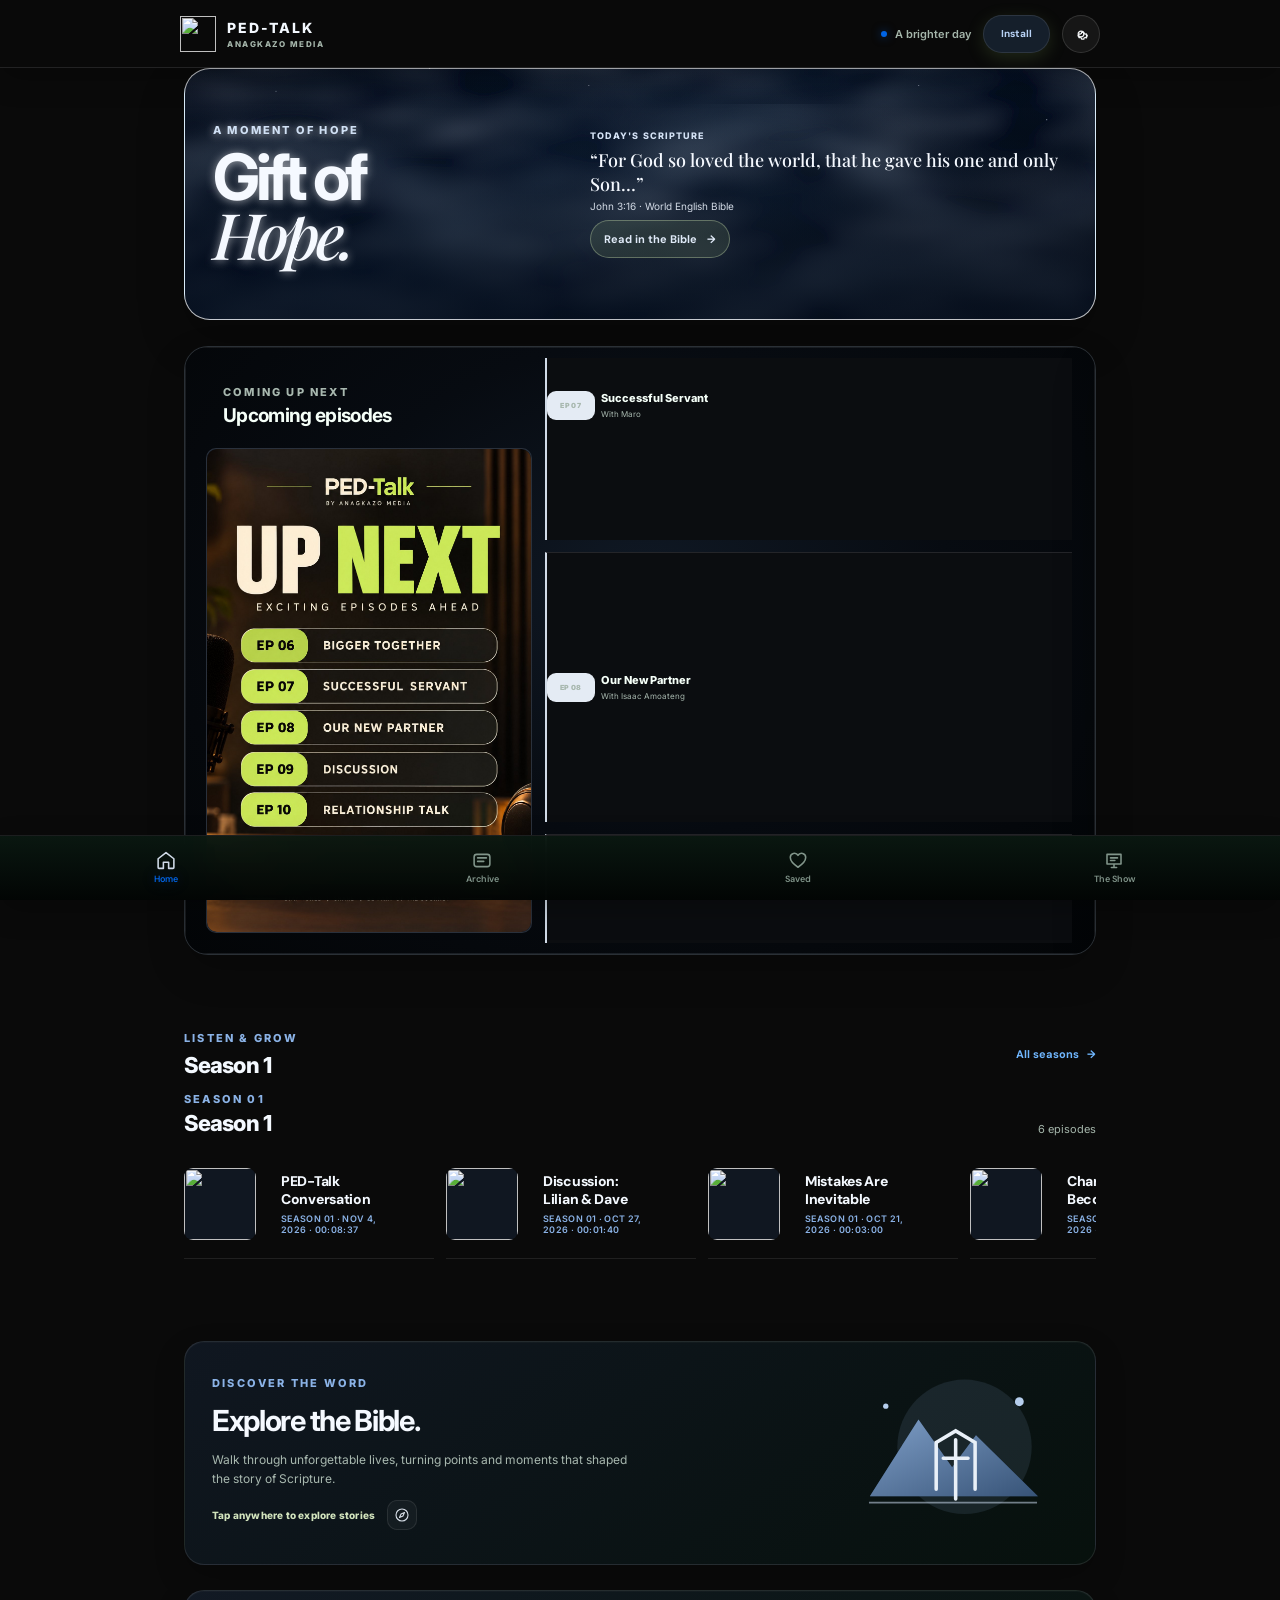
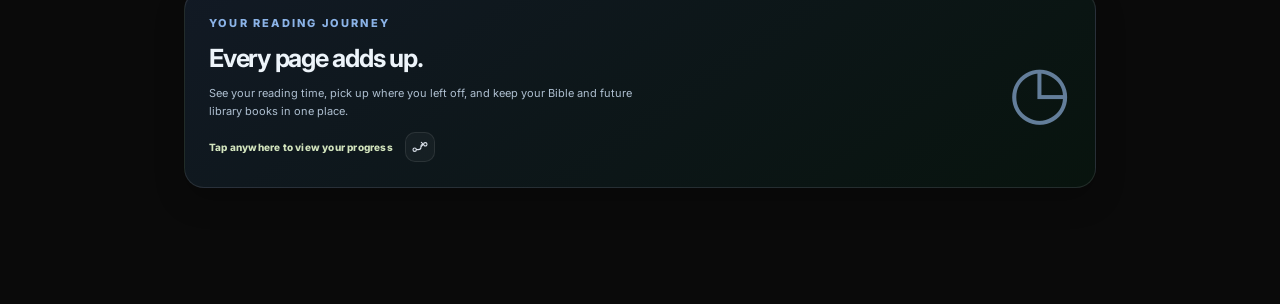
==== app/index.html @ 7c58668c "Fix Real Conversations showcase card isolation" ====
<!doctype html>
<html lang="en">
<head>
<meta charset="UTF-8">
<meta name="viewport" content="width=device-width,initial-scale=1,viewport-fit=cover">
<meta name="theme-color" content="#0A0A0A">
<meta name="description" content="PED-Talk — hope, scripture and conversations that help us grow.">
<link rel="manifest" href="./manifest.json">
<link rel="icon" href="../icons/ped-talk-icon.svg" type="image/svg+xml">
<link rel="stylesheet" href="./app.css?v=138">
<title>PED-Talk App</title>
</head>
<body>
<header class="topbar"><a class="brand" href="./"><img src="../icons/ped-talk-icon.svg" alt=""> <span>PED-TALK<small>ANAGKAZO MEDIA</small></span></a><div class="topbar-actions"><span class="live-dot">A brighter day</span><button class="app-install-button" id="appInstallButton" type="button">Install</button><button id="appSettingsButton" class="app-settings-header-button" type="button" aria-label="App settings"><svg viewBox="0 0 24 24" aria-hidden="true"><path d="M12 8.2a3.8 3.8 0 1 0 0 7.6 3.8 3.8 0 0 0 0-7.6Z"/><path d="m19.4 13.5 1.1.9-1.5 2.6-1.4-.5a7.8 7.8 0 0 1-1.6.9l-.2 1.5h-3l-.3-1.5a7.8 7.8 0 0 1-1.6-.9l-1.4.5L8 14.4l1.5-2.6 1.4.5a7.8 7.8 0 0 1 1.6-.9l.3-1.5h3l.2 1.5a7.8 7.8 0 0 1 1.6.9l1.4-.5 1.5 2.6-1.1.9a7.4 7.4 0 0 1 0 1.8Z"/></svg></button></div></header><aside class="install-guide" id="installGuide" hidden><div><strong>Take PED-Talk with you.</strong><p id="installStatus" role="status" aria-live="polite">Tap Install to add the PED-Talk app to your phone.</p></div></aside>
<main id="homeView">
<section class="welcome hope-card" data-presentation="compact" aria-label="Gift of Hope and today's scripture"><div class="hope-heading"><p class="eyebrow">A MOMENT OF HOPE</p><h1>Gift of<br><em>Hope.</em></h1></div><div class="hope-scripture"><div id="giftDevotional" class="hope-devotional" aria-live="polite" aria-atomic="true"><span class="verse-label" id="giftVerseLabel">TODAY'S SCRIPTURE</span><blockquote id="giftVerse">“For God so loved the world, that he gave his one and only Son…”</blockquote><p id="giftReference">John 3:16 · World English Bible</p></div><button class="text-link scripture-open" type="button" data-open-bible="John:3:16">Read in the Bible <span>→</span></button></div></div></section>
<section class="upcoming-section" aria-label="PED-Talk featured slides">
 <div class="app-showcase" id="appShowcase">
  <div class="app-showcase-track" id="appShowcaseTrack">
   <article class="app-showcase-slide app-showcase-upcoming" aria-label="Upcoming episodes">
    <div class="upcoming-card"><div class="upcoming-card-head"><div><p class="eyebrow">COMING UP NEXT</p><h2 id="upcomingTitle">Upcoming episodes</h2></div><span class="upcoming-count" id="upcomingCount">5 episodes</span></div><div class="upcoming-artwork"><img id="appUpcomingGraphic" class="upcoming-photo" alt="Upcoming PED-Talk episode schedule" src="../assets/up-next-template.jpg" loading="eager" decoding="async" fetchpriority="high"></div><div class="upcoming-list" id="appUpcomingList" hidden><p class="loading">Loading upcoming conversations…</p></div></div>
   </article>
   <article class="app-showcase-slide app-showcase-anagkazo" aria-label="Anagkazo Media">
    <div class="anagkazo-artwork" aria-hidden="true"><svg viewBox="0 0 520 360" role="presentation"><defs><linearGradient id="anaMic" x1="0" y1="0" x2="0" y2="1"><stop stop-color="#f0f7dc"/><stop offset="1" stop-color="#839cbc"/></linearGradient></defs><circle cx="360" cy="145" r="128" fill="none" stroke="#8aabd5" stroke-opacity=".18" stroke-width="2"/><circle cx="360" cy="145" r="96" fill="none" stroke="#8aabd5" stroke-opacity=".13"/><path d="M0 295Q110 240 215 292T520 276V360H0Z" fill="#040c17" opacity=".7"/><path d="M42 277V180l54-35 54 35v97M150 277V125l63-42 63 42v152" fill="#0d2039" stroke="#8aabd5" stroke-opacity=".55" stroke-width="3"/><path d="M70 277v-65h52v65M179 277v-95h68v95" fill="#07111e" stroke="#8aabd5" stroke-opacity=".3" stroke-width="2"/><rect x="308" y="74" width="58" height="134" rx="29" fill="url(#anaMic)"/><path d="M293 144v16a42 42 0 0 0 84 0v-16M335 202v40m-27 0h54" fill="none" stroke="#d9e5f4" stroke-width="8" stroke-linecap="round"/><path d="M405 116q38 28 0 56m18-78q65 50 0 100M265 116q-38 28 0 56m-18-78q-65 50 0 100" fill="none" stroke="#8aabd5" stroke-width="4" stroke-linecap="round" opacity=".72"/><path d="M25 315h470" stroke="#8aabd5" stroke-opacity=".35" stroke-width="2"/><circle cx="447" cy="63" r="5" fill="#b6ceed"/><circle cx="90" cy="80" r="3" fill="#b6ceed"/></svg></div><div class="anagkazo-copy"><p class="eyebrow">THE HOUSE BEHIND THE VOICE</p><h2>ANAGKAZO<span>.</span></h2><p class="anagkazo-descriptor">CHRISTIAN&nbsp; | &nbsp;BROADCASTING&nbsp; | &nbsp;MEDIA</p><div class="anagkazo-rule"></div><p class="anagkazo-tagline">Stories that help the world see a brighter day.</p></div><span class="showcase-index">02 / 03</span>
   </article>
   <article class="app-showcase-slide app-showcase-voice" aria-label="Voice of Healing">
    <img src="../assets/voice-of-healing.jpg" alt="A person wearing headphones in a recording studio" loading="lazy"><div class="voice-shade"></div><div class="voice-copy"><p class="eyebrow">VOICE OF HEALING</p><h2>There is power in being heard.</h2><p>Stories, sound and stillness for the moments that need a gentler place to land.</p></div><span class="showcase-index">03 / 03</span>
   </article>
   <article class="app-showcase-slide app-showcase-world" aria-label="Across Every Room"><img src="../assets/across-every-room-blue.jpg" alt="A blue space-themed globe representing conversations across every room" loading="lazy"><div class="world-shade"></div><div class="world-copy"><p class="eyebrow">ACROSS EVERY ROOM</p><h2>Brighter conversations for a wider world.</h2><p>Stories that travel beyond one room, one voice and one moment.</p></div><span class="showcase-index">04 / 04</span></article>
   <article class="app-showcase-slide app-showcase-real" data-showcase-kind="real" aria-label="Real Conversations">
    <img src="../assets/images/real-conversations/real-conversations.png" alt="PED-Talk Real Conversations featured artwork" loading="lazy" decoding="async"><div class="voice-shade"></div><div class="voice-copy"><p class="eyebrow">PED-TALK · ANAGKAZO MEDIA</p><h2>Real conversations.<br>Brighter days.</h2><p>Honest voices. Meaningful stories. Conversations that help us grow.</p></div><span class="showcase-index">05 / 05</span>
   </article>
  </div>
 </div>
</section>
<section class="library current-season-section" id="currentSeason"><div class="section-head"><div><p class="eyebrow">LISTEN & GROW</p><h2 id="currentSeasonHeading">Current season</h2></div><button class="text-link archive-link" type="button" data-view="episodes">All seasons <span>→</span></button></div>
<div id="episodeGroups"><p class="loading">Preparing your listening library…</p></div>
</section>
<section class="bible-promo explore-promo"><div class="explore-promo-copy"><p class="eyebrow">DISCOVER THE WORD</p><h2>Explore the Bible.</h2><p>Walk through unforgettable lives, turning points and moments that shaped the story of Scripture.</p><span class="home-tile-hint">Tap anywhere to explore stories <span class="home-hint-icon" aria-hidden="true"><svg viewBox="0 0 24 24" aria-hidden="true" focusable="false"><circle cx="12" cy="12" r="9"/><path d="m15.8 8.2-2.4 5.2-5.2 2.4 2.4-5.2 5.2-2.4Z"/></svg></span></span></div><div class="explore-promo-art" aria-hidden="true"><svg viewBox="0 0 260 190"><defs><linearGradient id="exploreGlow" x1="0" y1="0" x2="1" y2="1"><stop stop-color="#8aabd5"/><stop offset="1" stop-color="#39567b"/></linearGradient></defs><circle cx="143" cy="88" r="76" fill="#8aabd5" opacity=".12"/><path d="M36 144 91 57l38 54 27-36 70 69Z" fill="#273e5d"/><path d="m91 57 38 54 27-36 70 69H36Z" fill="url(#exploreGlow)" opacity=".88"/><path d="M111 136V83l22-13 22 13v53m-36-35h28m-14-21v67" fill="none" stroke="#e9f0f8" stroke-width="4" stroke-linecap="round"/><path d="M35 151h190" stroke="#c8d7eb" stroke-width="2" opacity=".55"/><circle cx="205" cy="37" r="5" fill="#b6ceed"/><circle cx="54" cy="42" r="3" fill="#b6ceed"/></svg></div></section>
<section class="reading-stats-promo"><div><p class="eyebrow">YOUR READING JOURNEY</p><h2>Every page adds up.</h2><p>See your reading time, pick up where you left off, and keep your Bible and future library books in one place.</p><span class="home-tile-hint">Tap anywhere to view your progress <span class="home-hint-icon" aria-hidden="true"><svg viewBox="0 0 24 24" aria-hidden="true" focusable="false"><path d="M4 18.5a2.5 2.5 0 1 0 0-5 2.5 2.5 0 0 0 0 5Zm16-8a2.5 2.5 0 1 0 0-5 2.5 2.5 0 0 0 0 5ZM6.5 16h3a4 4 0 0 0 4-4v-1a3 3 0 0 1 3-3H17"/><path d="m14 5 3 3-3 3"/></svg></span></span></div><div class="reading-stats-promo-mark" aria-hidden="true">◷</div></section>
</main>
<section id="exploreBibleView" class="explore-bible-view" hidden>
 <header class="explore-page-head"><button type="button" class="explore-back" data-view="home">‹ Home</button><div><p class="eyebrow">DISCOVER THE WORD</p><h2>Explore the Bible</h2><p>Meet the people, places and moments through which God’s story unfolds.</p></div></header>
 <section id="exploreDailyVisual" class="explore-daily-visual" data-image-state="fallback" aria-labelledby="exploreDailyTitle">
  <div class="explore-daily-overlay" aria-hidden="true"></div>
  <div class="explore-daily-copy">
   <p class="eyebrow" id="exploreDailyEyebrow">TODAY’S BIBLE MOMENT</p>
   <span class="explore-daily-testament" id="exploreDailyTestament">DAILY REFLECTION</span>
   <h3 id="exploreDailyTitle">A story of faith and promise</h3>
   <p id="exploreDailyReference">Explore a passage from Scripture</p>
   <span class="explore-daily-date" id="exploreDailyDate"></span>
  </div>
  <span class="explore-daily-credit">EXPLORE THE BIBLE</span>
 </section>
 <div class="explore-category-tabs" role="tablist" aria-label="Explore Bible categories"><button type="button" class="active" data-explore-category="stories" role="tab" aria-selected="true">Stories <span>01</span></button><button type="button" data-explore-category="history" role="tab" aria-selected="false">History <span>02</span></button></div>
 <div class="explore-section-intro"><div><p class="eyebrow" id="exploreCategoryEyebrow">PEOPLE & THEIR JOURNEYS</p><h3 id="exploreCategoryTitle">Stories of faith, courage & purpose</h3></div><p id="exploreCategoryDescription">Discover the lives behind some of Scripture’s most unforgettable moments.</p></div>
 <div id="exploreStoryGrid" class="explore-story-grid" aria-live="polite"></div>
 <article id="exploreStoryDetail" class="explore-story-detail" hidden><button type="button" class="explore-back explore-detail-back" id="exploreDetailBack">‹ Back to stories</button><div id="exploreStoryArticle"></div><button type="button" class="explore-back explore-detail-bottom" id="exploreDetailBottom">Back to the collection</button></article>
</section>
<section id="bibleView" class="bible-view" hidden><div class="bible-head"><div><p class="eyebrow">THE WORD, WITH YOU</p><h2>Read Your Bible</h2></div></div><div class="bible-picker">
 <div class="bible-picker-heading"><span>01</span><div><h3>Choose a testament</h3><p>Start with the Old or New Testament</p></div></div>
 <div class="testament-tiles" id="testamentTiles"><button type="button" class="testament-tile active" data-testament="OT"><span class="tile-symbol samuel-symbol" aria-hidden="true"><svg viewBox="0 0 40 40"><path d="M20 4 25 10 23 16 29 21 27 27 32 34H8l5-7-2-6 6-5-2-6z"/><path d="M16 13h8M14 22h12M20 27v7" fill="none" stroke="currentColor" stroke-width="1.7" stroke-linecap="round"/><path d="M27 5c4 1 6 4 5 7-3 0-6-2-7-5z"/></svg></span><span><strong>Old Testament</strong><small>39 books</small></span><span class="tile-arrow">→</span></button><button type="button" class="testament-tile" data-testament="NT"><span class="tile-symbol cross-symbol" aria-hidden="true"><svg viewBox="0 0 40 40"><path d="M17 5h6v10h9v6h-9v14h-6V21H8v-6h9z"/></svg></span><span><strong>New Testament</strong><small>27 books</small></span><span class="tile-arrow">→</span></button></div>
 <div id="booksStage" class="bible-stage" hidden><div class="bible-stage-heading"><button type="button" class="bible-back" data-bible-back="testaments">Back</button><div><h3 id="booksStageTitle">Old Testament</h3><p>Choose a book</p></div></div><div class="bible-book-grid" id="bibleBookTiles" aria-label="Bible books"></div></div>
 <div id="chaptersStage" class="bible-stage" hidden><div class="bible-stage-heading"><button type="button" class="bible-back" data-bible-back="books">Back</button><div><h3 id="chaptersStageTitle">Choose a chapter</h3><p>Tap a chapter to read its scripture</p></div></div><div class="bible-chapter-grid" id="bibleChapterTiles" aria-label="Bible chapters"></div></div>
 <select id="bibleTestament" class="bible-native-select" aria-hidden="true" tabindex="-1"><option value="OT">Old Testament</option><option value="NT">New Testament</option></select><select id="bibleBook" class="bible-native-select" aria-hidden="true" tabindex="-1"></select><select id="bibleChapter" class="bible-native-select" aria-hidden="true" tabindex="-1"></select>
</div><div class="bible-search"><input id="bibleSearch" type="search" placeholder="Find a verse or phrase…"><button id="bibleSearchButton" type="button">Search</button></div><div id="bibleSearchResults" class="bible-search-results" hidden></div><article class="bible-reader" id="bibleReader" hidden><div class="bible-reader-top"><div><p class="reader-kicker">WORLD ENGLISH BIBLE · PUBLIC DOMAIN</p><h3 id="bibleTitle">Scripture</h3></div><div class="bible-reader-tools"><button type="button" class="bible-reader-home" id="bibleReaderHome" aria-label="Return to home">⌂ <span>Home</span></button><button type="button" id="bibleLibraryToggle" class="bible-library-toggle" aria-label="Open My Bible library">My Bible</button><button type="button" id="bibleModeToggle" class="bible-mode-toggle" aria-label="Switch to dark mode" title="Switch to dark mode"><svg id="bibleSunIcon" viewBox="0 0 24 24" aria-hidden="true"><circle cx="12" cy="12" r="4"/><path d="M12 2v2m0 16v2M4.93 4.93l1.42 1.42m11.3 11.3 1.42 1.42M2 12h2m16 0h2M4.93 19.07l1.42-1.42m11.3-11.3 1.42-1.42"/></svg><svg id="bibleMoonIcon" viewBox="0 0 24 24" aria-hidden="true" hidden><path d="M20.5 15.2A8.5 8.5 0 0 1 8.8 3.5 8.5 8.5 0 1 0 20.5 15.2Z"/></svg></button></div></div><div class="bible-reader-actions"><button type="button" class="bible-back" data-bible-back="chapters">Back to chapters</button><span id="bibleSelectedVerse">Tap a verse to select it</span></div><div class="bible-selection-actions bible-floating-actions" id="bibleSelectionActions" hidden><span id="bibleSelectionCount">0 selected</span><button type="button" id="bibleHighlightButton">Highlight</button><button type="button" id="bibleSaveSelection">Save</button><button type="button" id="bibleCommentSelection">Comment</button><div class="bible-highlight-palette" id="bibleHighlightPalette" role="group" aria-label="Choose brush colour" hidden><button type="button" data-highlight-color="pink" aria-label="Pink highlight" aria-pressed="false"><i></i></button><button type="button" data-highlight-color="cyan" aria-label="Cyan highlight" aria-pressed="false"><i></i></button><button type="button" data-highlight-color="blue" aria-label="Blue highlight" aria-pressed="false"><i></i></button><button type="button" data-highlight-color="purple" aria-label="Purple highlight" aria-pressed="false"><i></i></button></div><div class="bible-verse-comment-box" id="bibleVerseCommentBox" hidden><textarea id="bibleVerseCommentInput" rows="2" maxlength="500" placeholder="Write a note or comment about this scripture…"></textarea><button type="button" id="bibleSaveComment">Save comment</button></div></div><div id="bibleVerses" class="bible-verses"><p class="loading">Choose a chapter to read.</p></div><div class="bible-pager"><button id="biblePrev" type="button"><span>Previous chapter</span></button><span id="biblePosition"></span><button id="bibleNext" type="button"><span>Next chapter</span></button></div></article></section>
<section id="bibleLibraryView" class="bible-library-view" hidden>
 <header class="bible-library-page-head"><div class="bible-library-title-row"><div><p class="reader-kicker">YOUR PERSONAL SCRIPTURE LIBRARY</p><h2>My Bible</h2><p class="bible-library-subtitle">Your saved passages, highlights and notes.</p></div><button type="button" class="bible-library-return" id="bibleLibraryReturn">Back</button></div></header>
 <nav class="bible-library-tabs" aria-label="Bible library sections"><button type="button" id="bibleHighlightsToggle">Highlights <span id="bibleHighlightsCount">0</span></button><button type="button" id="bibleSavedToggle" class="active">Saved Scriptures <span id="bibleSavedCount">0</span></button><button type="button" id="bibleNotesToggle">My Notes</button></nav>
 <section class="bible-highlights-panel" id="bibleHighlightsPanel" hidden><div class="bible-highlights-head"><h3>My Highlights</h3></div><div id="bibleHighlightsList"><p class="bible-highlights-empty">Your brush highlights will appear here.</p></div></section>
 <section class="bible-highlights-panel" id="bibleSavedPanel"><div class="bible-highlights-head"><h3>Saved Scriptures</h3></div><div id="bibleSavedList"><p class="bible-highlights-empty">Your saved scriptures will appear here.</p></div></section>
 <section class="bible-highlights-panel" id="bibleNotesPanel" hidden><div class="bible-highlights-head"><h3>My Notes</h3></div><div id="bibleNotesList"><p class="bible-highlights-empty">Your scripture notes will appear here.</p></div></section>
</section>
<section id="readingStatsView" class="reading-stats-view" hidden>
 <header class="reading-stats-head"><div><p class="reader-kicker">YOUR PERSONAL LIBRARY</p><h2>Reading stats</h2><p>One place for your progress across scripture and books.</p></div></header>
 <section class="reading-summary-card"><div class="reading-summary-top"><div><p class="eyebrow">YOUR READING RHYTHM</p><h3 id="readingSummaryTitle">Every moment in the Word counts.</h3><p id="readingSummaryDetail">Your reading time will appear here as you read.</p></div><span class="reading-summary-icon" aria-hidden="true">◷</span></div>
 <div class="reading-time-grid"><button type="button" class="reading-time-card" data-reading-period="today" aria-label="Open today reading details"><span>Today</span><strong id="readingToday">0m</strong><small>View details</small></button><button type="button" class="reading-time-card" data-reading-period="week" aria-label="Open this week reading details"><span>This week</span><strong id="readingWeek">0m</strong><small>View details</small></button><button type="button" class="reading-time-card" data-reading-period="month" aria-label="Open this month reading details"><span>This month</span><strong id="readingMonth">0m</strong><small>View details</small></button></div></section>
 <section class="reading-section"><div class="reading-section-head"><div><p class="eyebrow">PICK UP WHERE YOU LEFT OFF</p><h3>Continue reading</h3></div><span id="readingProgressCount">0 items</span></div><div id="readingContinueList" class="reading-continue-grid"><p class="reading-empty">Your recently read books and Bible passages will appear here.</p></div></section>
 <section class="reading-section"><div class="reading-section-head"><div><p class="eyebrow">KEEP WHAT INSPIRES YOU</p><h3>Saved articles & snippets</h3></div></div><div id="readingSnippetsList" class="reading-snippets-list"><p class="reading-empty">Saved articles and reading snippets will appear here when you add them.</p></div></section>
 <p class="reading-local-note">Your reading history is stored on this device. It is private to this app installation and is not synced to an account yet.</p>
</section>
<section id="booksView" class="books-view" hidden><div class="bible-head"><div><p class="eyebrow">ANAGKAZO MEDIA LIBRARY</p><h2>Explore books.</h2><p class="bible-intro">A growing reading library across life, leadership and imagination. Titles will be added soon.</p></div></div><div class="book-categories"><article class="book-category"><span>01</span><h3>Leadership</h3><p>Books for leading with wisdom, courage and service.</p><small>Titles coming soon</small></article><article class="book-category"><span>02</span><h3>Romance</h3><p>Stories of affection, devotion and love.</p><small>Titles coming soon</small></article><article class="book-category"><span>03</span><h3>Relationship</h3><p>Guidance for building healthy connections.</p><small>Titles coming soon</small></article><article class="book-category"><span>04</span><h3>Marriage</h3><p>Resources for understanding and strengthening marriage.</p><small>Titles coming soon</small></article><article class="book-category book-category-action" data-open-fiction-archive role="button" tabindex="0" aria-haspopup="dialog" aria-controls="fictionView"><span>05</span><h3>Fiction</h3><p>Imaginative stories and creative worlds.</p><small>Open fiction page →</small></article></div></section>
<section id="fictionView" class="fiction-view" hidden aria-labelledby="fictionPageTitle">
 <header class="fiction-page-header"><button type="button" class="fiction-page-back" id="fictionPageBack">‹ Books</button><div><p class="eyebrow">ANAGKAZO MEDIA LIBRARY</p><h2 id="fictionPageTitle">Fiction</h2><p>A home for stories worth keeping.</p></div></header>
 <article class="fiction-featured-book" aria-labelledby="fictionBookTitle">
  <div class="fiction-cover-stage"><div class="fiction-cover-frame"><canvas id="fictionCoverCanvas" role="img" aria-label="Original cover of The Black Man’s Jesus by Antwi Boasiako Papa Kofi"></canvas></div><div class="fiction-cover-desk" aria-hidden="true"></div></div>
  <div class="fiction-featured-copy"><p class="fiction-book-series">A RENAISSANCE SERIES</p><h3 id="fictionBookTitle">THE BLACK MAN’S JESUS</h3><p class="fiction-book-author">By Antwi Boasiako Papa Kofi</p><p class="fiction-book-subtitle">A Short Story</p></div>
 </article>
 <section class="fiction-pdf-reader" aria-label="Read The Black Man's Jesus">
  <div class="fiction-pdf-toolbar"><strong>READ THE COMPLETE STORY</strong><div><a href="./assets/books/I%20am%20sharing%20%27THE%20BLACK%20MAN%27S%20JESUS%27%20with%20you.pdf" target="_blank" rel="noopener">Open separately ↗</a><a href="./assets/books/I%20am%20sharing%20%27THE%20BLACK%20MAN%27S%20JESUS%27%20with%20you.pdf" download>Download PDF ↓</a></div></div>
  <div class="fiction-pdf-pages" id="fictionPdfPages" aria-label="Pages of The Black Man’s Jesus"><p class="fiction-pdf-loading" id="fictionPdfStatus" role="status">Preparing the book reader…</p></div>
 </section>
</section>
<section id="episodesView" class="episodes-view" hidden><div class="bible-head"><div><p class="eyebrow">PED-TALK ARCHIVE</p><h2>Every season.</h2><p class="bible-intro">Explore the conversations, season by season. New seasons will appear here as they are released.</p></div></div><div class="filters" id="archiveFilters" aria-label="Filter archived episodes"><button class="filter active" data-category="All">All</button><button class="filter" data-category="Relationships">Relationships</button><button class="filter" data-category="Friendship">Friendship</button><button class="filter" data-category="Leadership">Leadership</button><button class="filter" data-category="Love">Love</button></div><div id="archiveEpisodeGroups"><p class="loading">Preparing the season archive…</p></div></section><section id="savedEpisodesView" class="saved-episodes-view" hidden>
 <div class="bible-head"><div><p class="eyebrow">YOUR LISTENING LIBRARY</p><h2>Saved episodes.</h2><p class="bible-intro">The conversations you’ve chosen to keep close.</p></div></div>
 <div id="savedEpisodeGroups"><p class="loading">Your saved episodes will appear here.</p></div>
</section>
<section id="theShowView" class="the-show-view" hidden>
 <header class="the-show-heading">
  <p class="eyebrow">PED-TALK PODCAST · ANAGKAZO MEDIA</p>
  <h2>Real conversations.<br><em>Brighter days.</em></h2>
  <p>Personal Education Daily — conversations, stories and resources that help people grow in faith, relationships and everyday life. A voice for healing, learning and a brighter day.</p>
  <p class="the-show-descriptor">CHRISTIAN <span>·</span> BROADCASTING <span>·</span> MEDIA</p>
 </header>
 <section class="the-show-statistics" aria-label="PED-Talk podcast statistics">
  <article><strong id="showMessageCount">—</strong><span>Published messages</span></article>
  <article><strong id="showWeeklyRhythm">—</strong><span>Publishing rhythm</span></article>
  <article><strong id="showStartYear">—</strong><span>Since</span></article>
 </section>
 <section class="the-show-resources" aria-label="Explore PED-Talk">
  <button type="button" class="show-resource" data-show-view="reading-stats"><span><small>01 · YOUR JOURNEY</small><strong>Your reading journey</strong><em>Review your reading time and progress.</em></span><span class="show-resource-icon show-resource-icon-journey" aria-hidden="true"><svg viewBox="0 0 24 24" aria-hidden="true" focusable="false"><path d="M4 18.5a2.5 2.5 0 1 0 0-5 2.5 2.5 0 0 0 0 5Zm16-8a2.5 2.5 0 1 0 0-5 2.5 2.5 0 0 0 0 5ZM6.5 16h3a4 4 0 0 0 4-4v-1a3 3 0 0 1 3-3H17"/><path d="m14 5 3 3-3 3"/></svg></span></button>
  <button type="button" class="show-resource" data-show-view="bible"><span><small>02 · DISCOVER THE WORD</small><strong>Read the Bible</strong><em>Explore Scripture, passages and saved highlights.</em></span><span class="show-resource-icon show-resource-icon-book" aria-hidden="true"><svg viewBox="0 0 24 24" aria-hidden="true" focusable="false"><path d="M12 6.5C9.5 4.8 6.5 4.5 3 5.5v13c3.5-1 6.5-.7 9 1 2.5-1.7 5.5-2 9-1v-13c-3.5-1-6.5-.7-9 1Z"/><path d="M12 6.5v13"/></svg></span></button>
  <button type="button" class="show-resource" data-show-view="books"><span><small>03 · ANAGKAZO LIBRARY</small><strong>Explore books</strong><em>Discover the growing reading library.</em></span><span class="show-resource-icon show-resource-icon-library" aria-hidden="true"><svg viewBox="0 0 24 24" aria-hidden="true" focusable="false"><path d="M4 5.5h16v14H4z"/><path d="M8 5.5v14M12 5.5v14M16 5.5v14M6 3h12"/></svg></span></button>
  <button type="button" class="show-resource" data-show-view="explore-bible"><span><small>04 · SCRIPTURE STORIES</small><strong>Discover the Word</strong><em>Meet the people and moments behind Scripture.</em></span><span class="show-resource-icon show-resource-icon-discover" aria-hidden="true"><svg viewBox="0 0 24 24" aria-hidden="true" focusable="false"><circle cx="12" cy="12" r="9"/><path d="m15.8 8.2-2.4 5.2-5.2 2.4 2.4-5.2 5.2-2.4Z"/></svg></span></button>
 </section>
 <section class="the-show-story" aria-label="Anagkazo Media story">
  <p class="eyebrow">THE HOUSE BEHIND THE VOICE</p><h3>ANAGKAZO<span>.</span></h3>
  <p>Christian broadcasting and media created to share stories, strengthen lives and help people see a brighter day.</p>
  <div class="the-show-book-cue"><span aria-hidden="true">▤</span><div><strong>Listen. Read. Grow.</strong><small>Podcast conversations, Scripture and a growing reading library.</small></div></div>
 </section>
</section>
<section id="dwoopOverlay" class="dwoop-overlay" hidden role="dialog" aria-modal="true" aria-labelledby="dwoopTitle">
 <div class="dwoop-card-expanded" role="document"><button type="button" class="dwoop-close" id="dwoopClose" aria-label="Close player"><span aria-hidden="true">×</span></button><div class="gradient-shimmer-bar" aria-hidden="true"></div><p class="eyebrow" id="dwoopEyebrow">PED-TALK · COMING SOON</p><h2 id="dwoopTitle">Upcoming episodes</h2><p class="dwoop-intro" id="dwoopIntro">The next conversations are on their way.</p><div id="dwoopArtwork" class="dwoop-artwork"></div><div id="dwoopContent" class="dwoop-content"></div><p class="coming-soon-indicator">Releasing soon — stay tuned</p></div>
</section>
<audio id="pedtalkAudioEngine" preload="none" playsinline></audio>
<section class="mini-player" id="miniPlayer" hidden aria-label="Audio player">
 <button type="button" class="mini-player-open" id="miniPlayerOpen" aria-label="Open expanded player"><img id="miniPlayerArtwork" alt=""><span class="mini-player-copy"><strong id="miniPlayerTitle">PED-Talk episode</strong><small id="miniPlayerState">Ready to listen</small></span></button>
 <div class="mini-player-progress" aria-hidden="true"><span id="miniPlayerProgress"></span></div>
 <button type="button" class="mini-player-toggle" id="miniPlayerToggle" aria-label="Play episode"><span id="miniPlayerToggleIcon" aria-hidden="true">▶</span></button>
</section>
<nav class="bottom-nav nav-bar-aligned" aria-label="Main navigation">
<button class="selected" data-view="home" aria-label="Home"><svg viewBox="0 0 24 24" aria-hidden="true"><path d="m3 10 9-7 9 7v10a1 1 0 0 1-1 1h-5v-7H9v7H4a1 1 0 0 1-1-1z"/></svg><span>Home</span></button>
<button data-view="episodes" aria-label="Archive"><svg viewBox="0 0 24 24" aria-hidden="true"><rect x="3" y="5" width="18" height="14" rx="3"/><path d="M7 9h10M7 13h7"/></svg><span>Archive</span></button>
<button data-view="saved" aria-label="Saved"><svg viewBox="0 0 24 24" aria-hidden="true"><path d="M20.8 8.7c0 5.2-8.8 11-8.8 11s-8.8-5.8-8.8-11A4.7 4.7 0 0 1 12 6.2a4.7 4.7 0 0 1 8.8 2.5Z"/></svg><span>Saved</span></button>
<button data-view="the-show" aria-label="The Show"><svg viewBox="0 0 24 24" aria-hidden="true"><path d="M4 5h16v11H4zM9 20h6m-3-4v4M8 9h8m-8 3h5"/></svg><span>The Show</span></button>
</nav><section id="hopeModal" class="hope-modal" data-presentation="expanded" hidden role="dialog" aria-modal="true" aria-labelledby="hopeModalTitle"><div class="hope-modal-panel"><p class="eyebrow">A MOMENT OF HOPE</p><h2 id="hopeModalTitle" tabindex="-1">Gift of Hope.</h2><div class="hope-modal-devotional" id="modalGiftDevotional" aria-live="polite" aria-atomic="true"><span class="verse-label" id="modalGiftVerseLabel">TODAY'S SCRIPTURE</span><blockquote id="modalGiftVerse">“For God so loved the world, that he gave his one and only Son…”</blockquote><p id="modalGiftReference">John 3:16 · World English Bible</p></div><div class="hope-actions"><button type="button" id="hopeLike" aria-pressed="false">♡ <span>Like</span></button><button type="button" id="hopeCommentToggle" aria-expanded="false">☷ <span>Comment</span></button><button type="button" id="hopeShare">↗ <span>Share</span></button></div><div id="hopeComments" class="hope-comments" hidden><h3>Join the conversation</h3><div id="hopeCommentList"></div><form id="hopeCommentForm"><textarea id="hopeCommentInput" rows="3" maxlength="500" placeholder="Write a thoughtful comment…"></textarea><button type="submit">Post comment</button></form><p class="hope-local-note">Comments are saved on this device.</p></div></div></section>
<section id="appSettingsModal" class="app-settings-overlay" hidden role="dialog" aria-modal="true" aria-labelledby="appSettingsTitle"><div class="app-settings-panel"><div class="settings-heading"><div><p class="eyebrow">YOUR PED-TALK EXPERIENCE</p><h2 id="appSettingsTitle">App settings</h2><p>Make the app feel right on your device.</p></div><div class="settings-heading-actions"><button type="button" id="settingsHome" class="settings-home" aria-label="Go to Home">⌂ <span>Home</span></button></div></div><section class="settings-section"><h3>Appearance</h3><p>Follow your phone or choose a look.</p><div class="theme-options" role="group" aria-label="App appearance"><button type="button" data-app-theme="system" aria-pressed="true"><span class="theme-symbol">◐</span><strong>System</strong><small>Match phone</small></button><button type="button" data-app-theme="light" aria-pressed="false"><span class="theme-symbol">☼</span><strong>Light</strong><small>Bright mode</small></button><button type="button" data-app-theme="dark" aria-pressed="false"><span class="theme-symbol">☾</span><strong>Dark</strong><small>Low light</small></button></div></section><button type="button" id="subscriptionEntry" class="subscription-entry" aria-label="View subscription information"><span class="subscription-ring" aria-hidden="true"><svg viewBox="0 0 64 64"><circle cx="32" cy="32" r="27" pathLength="100"/><circle class="subscription-ring-progress" cx="32" cy="32" r="27" pathLength="100"/><text x="32" y="39" text-anchor="middle">$</text></svg></span><span class="subscription-copy"><strong>Subscriptions</strong><small>Support the conversations. Unlock more as we grow.</small></span><span class="subscription-arrow">→</span></button><p id="subscriptionNotice" class="subscription-notice" hidden></p><p class="settings-footnote">Your appearance preference is saved on this device.</p></div></section><script>if("serviceWorker" in navigator)window.addEventListener("load",()=>navigator.serviceWorker.register("../service-worker.js",{scope:"../"}).catch(error=>console.warn("PED-Talk offline support could not start",error)));</script><script src="./app.js?v=126" defer></script>
</body></html>
---- app/app.css ----
@import url('https://fonts.googleapis.com/css2?family=DM+Sans:wght@400;500;600;700;800&family=Inter:wght@400;500;600;700;800&family=Playfair+Display:ital,wght@0,500;0,600;1,500;1,600&display=swap');
:root{color-scheme:light dark;--night:#071b31;--blue:#102c4b;--blue2:#173d60;--sky:#a9c8e5;--paper:#f4f1e9;--muted:#a7b8c8;--line:rgba(255,255,255,.13)}
*{box-sizing:border-box}html{scroll-behavior:smooth}body{margin:0;background:var(--night);color:#f7f8fa;font-family:'DM Sans',sans-serif;padding-bottom:92px}.topbar{height:68px;padding:0 max(22px,calc((100vw - 920px)/2));display:flex;align-items:center;justify-content:space-between;border-bottom:1px solid var(--line);background:rgba(7,27,49,.94)}.brand{display:flex;align-items:center;gap:10px;color:white;text-decoration:none;font-size:14px;font-weight:800;letter-spacing:.12em}.brand img{width:34px;height:34px}.brand small{display:block;color:#93abc1;font-size:8px;letter-spacing:.22em;margin-top:3px}.live-dot{font-size:11px;color:#b6cce0}.live-dot:before{content:"";display:inline-block;width:6px;height:6px;background:#9ac4e8;border-radius:50%;margin:0 8px 1px 0}
main{max-width:920px;margin:auto;padding:0 22px}.welcome{position:relative;overflow:hidden;margin:22px 0 46px;padding:38px 28px 26px;min-height:430px;border:1px solid rgba(255,255,255,.12);border-radius:27px;background:linear-gradient(180deg,rgba(7,27,49,.13),rgba(7,27,49,.92)),url('../assets/gift-of-hope-sky.svg') center 44%/cover no-repeat}.eyebrow{font-size:9px;font-weight:800;letter-spacing:.22em;color:#a9c8e5;margin:0 0 13px}.welcome h1{font-size:clamp(48px,10vw,78px);line-height:.88;letter-spacing:-.07em;margin:0;max-width:430px}.welcome h1 em{font-family:'Playfair Display',serif;font-weight:500;color:#b9d4eb}.intro{max-width:390px;color:#d1dce7;font-size:13px;line-height:1.7;margin:18px 0 24px}.verse-card{max-width:510px;padding:18px 20px;border-radius:17px;background:rgba(5,20,37,.76);border:1px solid rgba(211,230,247,.2);backdrop-filter:blur(9px)}.verse-label{font-size:8px;font-weight:800;letter-spacing:.2em;color:#a9c8e5}.verse-card blockquote{font-family:'Playfair Display',serif;font-size:19px;line-height:1.4;margin:10px 0}.verse-card p{font-size:10px;color:#b7c9d9;margin:0 0 12px}.text-link{color:#b9d4eb;text-decoration:none;font-size:11px;font-weight:700}.text-link span{margin-left:5px}.library{padding-bottom:42px}.section-head{display:flex;justify-content:space-between;align-items:end;gap:12px;margin-bottom:19px}.section-head h2,.bible-promo h2{font-size:29px;letter-spacing:-.055em;margin:0}.filters{display:flex;gap:8px;overflow-x:auto;padding:2px 0 15px;scrollbar-width:none}.filters::-webkit-scrollbar{display:none}.filter{white-space:nowrap;border:1px solid var(--line);border-radius:30px;padding:9px 14px;background:transparent;color:#c4d1de;font:600 10px 'DM Sans',sans-serif}.filter.active{background:#d5e7f7;color:#0a2038;border-color:#d5e7f7}.season{margin:14px 0 25px}.season-title{font-size:13px;font-weight:800;margin:0 0 12px;color:#eaf1f7}.episode-grid{display:grid;grid-template-columns:repeat(2,minmax(0,1fr));gap:12px}.episode{min-width:0;overflow:hidden;border:1px solid var(--line);border-radius:17px;background:linear-gradient(145deg,#102c4b,#0b223b);padding:10px}.episode img{display:block;width:100%;aspect-ratio:1.35;object-fit:cover;border-radius:10px;background:#173d60}.episode h3{font-size:12px;line-height:1.35;margin:11px 2px 5px}.episode .desc{font-size:10px;color:#aabaca;line-height:1.5;margin:0 2px 10px;display:-webkit-box;-webkit-line-clamp:2;-webkit-box-orient:vertical;overflow:hidden}.episode audio{width:100%;height:34px;filter:invert(.88) hue-rotate(170deg);margin-top:3px}.episode .tag{font-size:8px;letter-spacing:.1em;text-transform:uppercase;color:#a9c8e5;margin:0 2px}.loading,.empty{color:#aabaca;font-size:12px;padding:18px 0}.bible-promo{display:flex;justify-content:space-between;align-items:center;gap:20px;margin:8px 0 25px;padding:27px;border-radius:22px;background:linear-gradient(125deg,#173d60,#102b49);border:1px solid var(--line)}.bible-promo p:not(.eyebrow){max-width:420px;color:#c1d0dd;font-size:12px;line-height:1.6}.bible-mark{font:120px 'Playfair Display',serif;color:rgba(210,231,249,.17);line-height:.7}.button-link{display:inline-block;margin-top:5px;padding:11px 15px;border-radius:30px;background:#d5e7f7;color:#0a2038;text-decoration:none;font-size:10px;font-weight:800}.bottom-nav{position:fixed;z-index:5;bottom:0;left:0;right:0;padding:10px 10px max(12px,env(safe-area-inset-bottom));display:flex;justify-content:center;gap:clamp(10px,4vw,32px);background:rgba(5,19,34,.96);border-top:1px solid var(--line);backdrop-filter:blur(16px)}.bottom-nav a{min-width:54px;text-align:center;text-decoration:none;color:#91a6ba;font-size:9px;font-weight:700}.bottom-nav a span{display:block;font-size:19px;margin-bottom:3px}.bottom-nav a.selected{color:#d5e7f7}
@media(min-width:650px){.episode-grid{grid-template-columns:repeat(3,minmax(0,1fr))}.welcome{padding:48px 42px;min-height:475px}.intro{font-size:14px}}@media(max-width:390px){main{padding:0 15px}.welcome{padding:29px 19px 20px;min-height:415px}.episode-grid{gap:9px}.episode{padding:8px}.episode h3{font-size:11px}.section-head h2{font-size:25px}}
.bible-view{max-width:920px;margin:0 auto;padding:0 10px 90px}.bottom-nav button{min-width:50px;text-align:center;text-decoration:none;color:#91a6ba;font:700 9px 'DM Sans',sans-serif;background:transparent;border:0;padding:0;cursor:pointer}.bottom-nav button span{display:block;font-size:19px;margin-bottom:3px}.bottom-nav button.selected{color:#d5e7f7}

.scripture-open{display:inline-flex;align-items:center;gap:5px;border:0;background:transparent;padding:0;cursor:pointer;font:700 11px 'DM Sans',sans-serif}
.button-link{border:0;cursor:pointer;font-family:'DM Sans',sans-serif}
.bible-view{max-width:920px;margin:0 auto;padding:24px 20px 110px;min-height:calc(100vh - 70px)}
.bible-head{display:flex;align-items:flex-start;justify-content:space-between;gap:18px;margin:10px 0 22px}
.bible-head h2{font-size:34px;letter-spacing:-.06em;margin:0}
.bible-intro{max-width:450px;color:#aabaca;font-size:12px;line-height:1.6;margin:8px 0 0}
.bible-home{border:1px solid var(--line);border-radius:30px;background:#102c4b;color:#c8dff2;padding:10px 13px;font:700 10px 'DM Sans',sans-serif;white-space:nowrap}
.bible-controls{display:grid;grid-template-columns:1fr 1.4fr .8fr;gap:9px;margin-bottom:13px}
.bible-controls label{display:grid;gap:6px;color:#9db5ca;font-size:9px;font-weight:800;letter-spacing:.12em;text-transform:uppercase}
.bible-controls select,.bible-search input{min-width:0;width:100%;padding:12px;border:1px solid var(--line);border-radius:11px;background:#102c4b;color:#f2f6fa;font:500 12px 'DM Sans',sans-serif}
.bible-search{display:flex;gap:8px;margin-bottom:14px}
.bible-search button{border:0;border-radius:11px;padding:0 17px;background:#d5e7f7;color:#0a2038;font:800 11px 'DM Sans',sans-serif}
.bible-search-results{padding:12px;border:1px solid var(--line);border-radius:12px;margin-bottom:12px;color:#c4d5e4;font-size:11px}
.bible-search-results button{display:block;width:100%;text-align:left;border:0;border-top:1px solid var(--line);padding:9px 0;background:transparent;color:#d5e7f7;font:11px 'DM Sans',sans-serif}
.bible-reader{padding:19px;border:1px solid var(--line);border-radius:19px;background:linear-gradient(145deg,#102c4b,#0a223b)}
.bible-reader-top{display:flex;justify-content:space-between;gap:12px;align-items:flex-start;padding-bottom:14px;border-bottom:1px solid var(--line)}
.bible-reader-top h3{font-size:24px;letter-spacing:-.05em;margin:0}
.bible-reader-top p{font-size:8px;letter-spacing:.15em;color:#a9c8e5;font-weight:800;margin:7px 0 0}
.bible-bookmark-note{font-size:9px;color:#91a6ba}
.bible-verses{padding:9px 0}
.bible-verse{display:grid;grid-template-columns:27px 1fr;gap:10px;padding:10px 8px;border-radius:9px}
.bible-verse:target,.bible-verse:focus{background:rgba(169,200,229,.13)}
.bible-verse span{color:#9fc2e2;font-size:10px;font-weight:800;padding-top:4px}
.bible-verse p{margin:0;color:#e3ebf2;font:16px/1.7 'Playfair Display',Georgia,serif}
.bible-pager{display:flex;align-items:center;justify-content:space-between;gap:10px;border-top:1px solid var(--line);padding-top:14px}
.bible-pager button{border:1px solid var(--line);border-radius:30px;background:#173d60;color:#d5e7f7;padding:10px 13px;font:700 10px 'DM Sans',sans-serif}
.bible-pager button:disabled{opacity:.35}
.bible-pager span{color:#91a6ba;font-size:9px}
@media(max-width:520px){.bible-view{padding:20px 14px 105px}.bible-head{display:block}.bible-home{margin-top:13px}.bible-controls{grid-template-columns:1fr 1fr}.bible-controls label:first-child{grid-column:1/-1}.bible-reader{padding:14px}.bible-verse p{font-size:15px}.bible-bookmark-note{display:none}}

.upcoming-section{padding:0 0 38px}
.upcoming-note{font-size:10px;color:#9fb4c8}
.upcoming-artwork{overflow:hidden;border:1px solid rgba(211,230,247,.18);border-radius:19px;background:#17120f;box-shadow:0 16px 38px rgba(0,0,0,.22)}
.upcoming-artwork img{display:block;width:100%;height:auto;aspect-ratio:1/1;object-fit:contain}
@media(min-width:650px){.upcoming-artwork{max-width:590px;margin:0 auto}}

.today-scripture{margin:0 0 24px;padding:2px 3px 0}
.today-scripture blockquote{font:500 20px/1.4 'Playfair Display',Georgia,serif;color:#f0f5fa;margin:8px 0}
.today-scripture p{font-size:10px;color:#aabaca;margin:0 0 10px}
.upcoming-section{padding:0 0 30px}
.upcoming-card{padding:17px 17px 12px;border:1px solid rgba(169,200,229,.18);border-radius:17px;background:linear-gradient(135deg,rgba(23,61,96,.72),rgba(10,34,59,.94))}
.upcoming-card-head{display:flex;align-items:center;justify-content:space-between;gap:10px;margin-bottom:10px}
.upcoming-card-head .eyebrow{margin-bottom:5px}
.upcoming-card-head h2{font-size:19px;letter-spacing:-.04em;margin:0}
.upcoming-count{font-size:9px;color:#a9c8e5;white-space:nowrap}
.upcoming-list{display:grid;gap:0}
.upcoming-row{display:flex;align-items:center;gap:11px;min-width:0;padding:9px 0;border-top:1px solid rgba(255,255,255,.09)}
.upcoming-episode{flex:0 0 54px;color:#b9d4eb;font-size:9px;font-weight:800;letter-spacing:.04em}
.upcoming-title{min-width:0;color:#edf4fa;font-size:11px;font-weight:700;line-height:1.35}
@media(min-width:650px){.welcome{min-height:300px}.upcoming-card{max-width:600px}}
@media(max-width:390px){.welcome{min-height:210px}.today-scripture blockquote{font-size:18px}}

/* Final home-screen spacing overrides */
.welcome{margin:18px 0 14px;min-height:260px;padding:34px 24px 22px}
.welcome .intro,.welcome .verse-card{display:none!important}
@media(min-width:650px){.welcome{min-height:300px;padding:42px 36px 24px}}
@media(max-width:390px){.welcome{min-height:220px;padding:28px 19px 20px}}
.upcoming-artwork{display:none!important}

/* Home layout: Gift of Hope and scripture share one unified feature tile */
.welcome.hope-card{display:grid;grid-template-columns:1fr;gap:20px;margin:18px 0 25px;padding:26px 22px 22px;min-height:0;border-radius:24px;background:linear-gradient(180deg,rgba(4,13,27,.25),rgba(4,13,27,.76)),url('../assets/gift-of-hope-sky.svg') center/cover no-repeat}
.hope-heading .eyebrow{margin-bottom:12px}
.hope-heading h1{font-size:clamp(43px,9vw,64px)}
.hope-scripture{padding-top:15px;border-top:1px solid rgba(220,237,255,.22)}
.hope-scripture blockquote{font:500 18px/1.42 'Playfair Display',Georgia,serif;color:#f0f5fa;margin:8px 0}
.hope-scripture p{font-size:10px;color:#b8cadd;margin:0 0 10px}
.hope-scripture .verse-label{display:block}
.today-scripture{display:none!important}
@media(min-width:650px){.welcome.hope-card{grid-template-columns:.85fr 1.15fr;align-items:center;gap:28px;padding:34px 34px}.hope-scripture{border-top:0;border-left:1px solid rgba(220,237,255,.22);padding:8px 0 8px 26px}.hope-scripture blockquote{font-size:20px}}
/* Upcoming list: compact card, visually consistent with episode cards */
.upcoming-section{padding:0 0 26px}
.upcoming-card{max-width:100%;padding:13px 14px 9px;border-radius:16px;background:linear-gradient(145deg,#102c4b,#0b223b);border:1px solid var(--line);box-shadow:none}
.upcoming-card-head{margin-bottom:6px}
.upcoming-card-head h2{font-size:16px}
.upcoming-row{padding:7px 0;gap:8px}
.upcoming-episode{flex-basis:48px;font-size:8px}
.upcoming-title{font-size:10px}
.upcoming-count{font-size:8px}
/* Season rails: larger conversation cards, natural finger-controlled horizontal scrolling */
.season{margin:18px 0 30px}
.season-heading{display:flex;align-items:end;justify-content:space-between;gap:10px;margin-bottom:12px}
.season-heading .eyebrow{margin:0 0 4px;font-size:8px}
.season-title{font-size:19px;letter-spacing:-.04em;margin:0}
.season-count{font-size:9px;color:#91aeca;white-space:nowrap}
.episode-grid{display:flex;gap:13px;overflow-x:auto;overflow-y:hidden;padding:2px 2px 14px;margin:0 -2px;scrollbar-width:thin;scrollbar-color:rgba(169,200,229,.38) transparent;overscroll-behavior-x:contain;touch-action:pan-x pan-y;-webkit-overflow-scrolling:touch;scroll-snap-type:none}
.episode{flex:0 0 min(78vw,290px);width:min(78vw,290px);padding:0;border-radius:17px;scroll-snap-align:none}
.episode-art{width:100%;aspect-ratio:16/9;overflow:hidden;background:#173d60}
.episode-art img{width:100%;height:100%;aspect-ratio:auto;object-fit:cover;border-radius:0}
.episode-info{padding:12px 13px 13px}
.episode .tag{font-size:8px;letter-spacing:.11em;margin:0 0 7px}
.episode h3{font-size:15px;line-height:1.3;margin:0 0 7px;color:#f1f5f9}
.episode .desc{font-size:10px;line-height:1.55;margin:0 0 10px;-webkit-line-clamp:3;min-height:46px}
.episode audio{display:block;width:100%;height:34px;margin:7px 0 3px}
.episode-more{display:inline-block;margin-top:8px;color:#a9c8e5;font-size:9px;font-weight:700;text-decoration:none}
@media(min-width:650px){.episode{flex-basis:300px;width:300px}.episode-grid{gap:15px}}
@media(max-width:390px){.episode{flex-basis:82vw;width:82vw}.episode-info{padding:11px}.episode h3{font-size:14px}}

/* Schedule artwork restored inside the compact upcoming card */
.upcoming-artwork{display:block!important;max-width:470px;margin:0 auto;overflow:hidden;border-radius:12px;background:#17120f}
.upcoming-artwork img{display:block;width:100%;height:auto;aspect-ratio:1/1;object-fit:contain}
.upcoming-card{padding:12px}
.upcoming-list[hidden]{display:none!important}
/* Smaller season-one conversation tiles */
.episode{flex-basis:min(68vw,245px);width:min(68vw,245px)}
@media(min-width:650px){.episode{flex-basis:255px;width:255px}}
@media(max-width:390px){.episode{flex-basis:70vw;width:70vw}}
/* Anagkazo Media playlist placeholder is separate from the episode catalogue */
.playlist-coming{margin:22px 0 8px;padding:20px;border:1px dashed rgba(169,200,229,.28);border-radius:17px;background:rgba(16,44,75,.48)}
.playlist-coming h3{font-size:17px;margin:0 0 7px}
.playlist-coming p:not(.eyebrow){font-size:11px;line-height:1.6;color:#afc2d3;margin:0 0 12px}
.playlist-coming span{font-size:8px;letter-spacing:.16em;font-weight:800;color:#a9c8e5}
/* Gift of Hope expanded tile */
.hope-expand{margin-top:18px;padding:10px 14px;border:1px solid rgba(220,237,255,.38);border-radius:24px;background:rgba(5,20,37,.5);color:#eaf4fc;font:700 10px 'DM Sans',sans-serif}
.hope-expand span{margin-left:8px}
.hope-modal[hidden],.books-view[hidden]{display:none!important}
.hope-modal{position:fixed;z-index:40;inset:0;display:flex;align-items:stretch;justify-content:stretch;padding:0;background:#06172a;overflow:hidden}
.hope-modal::before{content:"";position:absolute;inset:-1px;background-image:url('../assets/gift-of-hope-sky.svg');background-repeat:repeat-x;background-size:200% 100%;background-position:0 50%;animation:hopeSkyDrift 110s linear infinite;will-change:background-position}
.hope-modal::after{content:"";position:absolute;inset:0;background:linear-gradient(180deg,rgba(3,12,25,.22),rgba(3,12,25,.84));pointer-events:none}
.hope-modal-panel{position:relative;z-index:1;width:100%;height:100%;max-height:none;overflow-y:auto;overscroll-behavior:contain;padding:calc(34px + env(safe-area-inset-top)) clamp(22px,6vw,56px) calc(30px + env(safe-area-inset-bottom));border:0;border-radius:0;background:transparent;box-shadow:none;display:flex;flex-direction:column;justify-content:center}
.hope-modal-panel>*{max-width:760px;width:100%;margin-left:auto;margin-right:auto}
.hope-modal-panel .hope-close{position:fixed;z-index:3;top:calc(12px + env(safe-area-inset-top));right:18px;width:auto}
.hope-modal-panel h2{font-size:clamp(42px,8vw,66px);margin-bottom:28px}
.hope-modal-panel blockquote{font-size:clamp(25px,5.5vw,42px);line-height:1.38}
.hope-modal-panel .hope-actions{max-width:560px}
.hope-modal-panel .button-link{align-self:center;width:auto}

.hope-close{position:absolute;right:17px;top:12px;border:0;background:transparent;color:#eaf4fc;font-size:29px}
.hope-modal-panel h2{font:500 38px 'Playfair Display',serif;margin:0 0 23px}
.hope-modal-panel blockquote{font:500 clamp(21px,5vw,29px)/1.45 'Playfair Display',serif;color:#f0f5fa;margin:12px 0}
.hope-modal-panel>p:not(.eyebrow){font-size:11px;color:#b8cadd}
.hope-actions{display:flex;gap:9px;margin:22px 0;padding:13px 0;border-top:1px solid var(--line);border-bottom:1px solid var(--line)}
.hope-actions button{flex:1;padding:11px 7px;border:1px solid var(--line);border-radius:12px;background:rgba(255,255,255,.04);color:#e4eff8;font:700 11px 'DM Sans',sans-serif}
.hope-actions button[aria-pressed=true]{color:#ffc5d0;border-color:rgba(255,197,208,.4)}
.hope-comments h3{font-size:15px}
.hope-comments textarea{width:100%;resize:vertical;padding:12px;border:1px solid var(--line);border-radius:12px;background:#071b31;color:#f5f8fb;font:12px 'DM Sans',sans-serif}
.hope-comments form button{margin-top:8px;padding:10px 15px;border:0;border-radius:22px;background:#d5e7f7;color:#0a2038;font:800 10px 'DM Sans',sans-serif}
.hope-comment{padding:10px 0;border-bottom:1px solid var(--line)}
.hope-comment p{font-size:12px;line-height:1.5;margin:0 0 5px}
.hope-comment small{font-size:9px;color:#91a6ba}
.books-view{max-width:920px;min-height:calc(100vh - 70px);margin:0 auto;padding:24px 20px 110px}
.book-categories{display:grid;grid-template-columns:repeat(2,minmax(0,1fr));gap:12px}
.book-category{min-height:165px;padding:17px;border:1px solid var(--line);border-radius:17px;background:linear-gradient(145deg,#102c4b,#0a223b)}
.book-category>span{font-size:9px;letter-spacing:.16em;color:#a9c8e5;font-weight:800}
.book-category h3{font:500 20px 'Playfair Display',serif;margin:17px 0 7px}
.book-category p{font-size:10px;line-height:1.55;color:#b3c5d5;margin:0 0 13px}
.book-category small{font-size:8px;letter-spacing:.12em;text-transform:uppercase;color:#9fc2e2;font-weight:800}
body.modal-open{overflow:hidden}
@media(max-width:520px){.hope-modal{padding:10px}.hope-modal-panel{padding:28px 17px 18px;max-height:calc(100vh - 20px)}.book-categories{grid-template-columns:1fr}.book-category{min-height:140px}}

.hope-card{cursor:pointer}.hope-card button{position:relative;z-index:1}


/* Gift of Hope is a dedicated reading screen, not a floating overlay */
.hope-modal{position:relative;inset:auto;z-index:auto;min-height:calc(100vh - 160px);display:flex;align-items:flex-start;justify-content:center;padding:24px 16px 112px;background:transparent;backdrop-filter:none;overflow:visible}
.hope-modal-panel{width:min(100%,720px);max-height:none;overflow:visible;margin:0 auto;padding:34px 26px 28px;box-shadow:none;background:linear-gradient(155deg,#173d60,#071b31 75%)}
.hope-modal[hidden]{display:none!important}
.hope-modal-panel .button-link{margin-top:18px}
.books-view{display:block}
.books-view[hidden]{display:none!important}
.book-categories{padding-bottom:24px}
.book-category{cursor:default}
@media(max-width:520px){.hope-modal{padding:16px 12px 112px}.hope-modal-panel{padding:30px 18px 24px;max-height:none}}

/* Reliable visibility and navigation for the updated app views */
.upcoming-artwork{display:block!important;visibility:visible!important;}
.upcoming-artwork img{display:block!important;min-height:160px;}
.bottom-nav{z-index:100;}
.bottom-nav button{flex:1;min-height:42px;}
.books-view,.bible-view{padding-bottom:calc(120px + env(safe-area-inset-bottom));}
.hope-modal{display:flex;}
.hope-modal[hidden],.books-view[hidden],.bible-view[hidden],#homeView[hidden]{display:none!important;}
.hope-modal-panel{width:min(100%,720px);}
@media(max-width:520px){.upcoming-artwork{max-width:100%;}.upcoming-artwork img{min-height:0;}}

/* Smooth page transitions and responsive tap feedback */
.view-enter{animation:pedViewDwoop .42s cubic-bezier(.2,.85,.25,1) both;transform-origin:50% 20%;will-change:transform,opacity}
@keyframes pedViewDwoop{0%{opacity:0;transform:translate3d(0,18px,0) scale(.985);filter:blur(2px)}68%{opacity:1;transform:translate3d(0,-2px,0) scale(1.003);filter:blur(0)}100%{opacity:1;transform:translate3d(0,0,0) scale(1)}}
.bottom-nav button,.hope-expand,.hope-actions button,.hope-close,.book-category,.bible-home,.button-link,.filter{transition:transform .22s cubic-bezier(.2,.85,.25,1),background-color .22s ease,border-color .22s ease,opacity .22s ease;touch-action:manipulation;-webkit-tap-highlight-color:transparent}
.bottom-nav button:active,.hope-expand:active,.hope-actions button:active,.hope-close:active,.bible-home:active,.button-link:active,.filter:active{transform:scale(.94)}
.hope-card{transition:transform .28s cubic-bezier(.2,.85,.25,1),box-shadow .28s ease}
.hope-card:active{transform:scale(.992)}
.hope-modal{overscroll-behavior:contain}
.hope-modal-panel{animation:pedHopeOpen .46s cubic-bezier(.18,.9,.25,1) both}
@keyframes pedHopeOpen{0%{opacity:0;transform:translate3d(0,24px,0) scale(.975);filter:blur(3px)}70%{opacity:1;transform:translate3d(0,-3px,0) scale(1.006);filter:blur(0)}100%{opacity:1;transform:translate3d(0,0,0) scale(1)}}
@media(prefers-reduced-motion:reduce){.view-enter,.hope-modal-panel{animation:none!important}*,*::before,*::after{scroll-behavior:auto!important;transition-duration:.01ms!important}}

/* Refined navigation: crisp outline icons, no tap-square or focus flash */
.bottom-nav{gap:clamp(12px,7vw,70px);padding-left:16px;padding-right:16px}
.bottom-nav button{display:flex;flex-direction:column;align-items:center;justify-content:center;gap:5px;min-width:58px;min-height:54px;padding:5px 8px;border:0!important;border-radius:0!important;outline:none;background:transparent!important;box-shadow:none!important;color:#8fa6bc}
.bottom-nav button svg{display:block;width:23px;height:23px;fill:none;stroke:currentColor;stroke-width:1.65;stroke-linecap:round;stroke-linejoin:round;transition:transform .22s cubic-bezier(.2,.85,.25,1),color .22s ease}
.bottom-nav button span{display:block;font:600 9px 'DM Sans',sans-serif;letter-spacing:.015em;margin:0}
.bottom-nav button.selected{color:#d5e7f7}
.bottom-nav button:active{transform:none!important;background:transparent!important;box-shadow:none!important}
.bottom-nav button:active svg{transform:translateY(-2px) scale(1.08)}
.bottom-nav button:focus{outline:none!important;box-shadow:none!important}
.bottom-nav button:focus-visible{outline:2px solid rgba(169,200,229,.65)!important;outline-offset:4px;border-radius:8px!important}
.bottom-nav button{-webkit-tap-highlight-color:transparent;appearance:none}
.hope-heading .hope-expand{display:none!important}
.hope-card{cursor:pointer;-webkit-tap-highlight-color:transparent;user-select:none}
.hope-card:focus{outline:none}
.hope-card:focus-visible{outline:2px solid rgba(169,200,229,.7);outline-offset:4px}

/* Dedicated season archive page and current-season home rail */
.episodes-view{max-width:920px;min-height:calc(100vh - 70px);margin:0 auto;padding:24px 20px 120px}
.episodes-view[hidden]{display:none!important}
.episodes-view .season{margin-top:22px}
.episodes-view .season-heading{padding-bottom:10px;border-bottom:1px solid rgba(255,255,255,.09)}
.archive-link{border:0;background:transparent;padding:8px 0;font:700 11px 'DM Sans',sans-serif;white-space:nowrap;cursor:pointer}
.current-season-section .season-heading{margin-top:6px}
.current-season-section .season{margin-top:12px}
.episodes-view .episode-grid{scroll-behavior:smooth;scrollbar-width:none}
.episodes-view .episode-grid::-webkit-scrollbar{display:none}
@media(max-width:520px){.episodes-view{padding:20px 14px 120px}.episodes-view .bible-head{display:block}}

/* Modern Bible navigation tiles */
.bible-picker{display:grid;gap:13px;margin:0 0 16px}
.bible-picker-heading{display:flex;align-items:center;gap:11px;margin-top:4px}
.bible-picker-heading>span{display:grid;place-items:center;width:29px;height:29px;flex:0 0 29px;border-radius:10px;background:rgba(169,200,229,.13);color:#b9d4eb;font-size:10px;font-weight:800}
.bible-picker-heading h3{font-size:14px;letter-spacing:-.025em;margin:0;color:#f1f6fb}
.bible-picker-heading p{font-size:10px;color:#9db2c5;margin:3px 0 0}
.testament-tiles{display:grid;grid-template-columns:repeat(2,minmax(0,1fr));gap:10px}
.testament-tile{display:flex;align-items:center;gap:10px;min-width:0;padding:13px 11px;border:1px solid rgba(169,200,229,.16);border-radius:15px;background:linear-gradient(145deg,#102c4b,#0a223b);color:#dce8f3;text-align:left;cursor:pointer;transition:transform .2s,border-color .2s,background .2s}
.testament-tile.active{border-color:#a9c8e5;background:linear-gradient(145deg,#1c466a,#12314f);box-shadow:0 0 0 1px rgba(169,200,229,.13),0 9px 22px rgba(0,0,0,.14)}
.tile-symbol{display:grid;place-items:center;width:33px;height:33px;flex:0 0 33px;border-radius:11px;background:rgba(169,200,229,.13);color:#c7e0f5;font-size:17px}
.testament-tile strong,.testament-tile small{display:block}.testament-tile strong{font-size:10px}.testament-tile small{font-size:9px;color:#a9bfd2;margin-top:4px}.tile-arrow{margin-left:auto;color:#b9d4eb;font-size:14px}
.bible-book-grid{display:grid;grid-template-columns:repeat(3,minmax(0,1fr));gap:8px}
.bible-book-tile{display:flex;align-items:center;justify-content:space-between;gap:5px;min-width:0;padding:11px 9px;border:1px solid rgba(169,200,229,.13);border-radius:11px;background:rgba(16,44,75,.68);color:#dce7f1;text-align:left;font:600 10px 'DM Sans',sans-serif;cursor:pointer;transition:background .18s,border-color .18s,transform .18s}
.bible-book-tile span{overflow:hidden;text-overflow:ellipsis;white-space:nowrap}.bible-book-tile small{font-size:7px;letter-spacing:.08em;color:#8faac1}
.bible-book-tile.active{background:#d5e7f7;border-color:#d5e7f7;color:#0a2038}.bible-book-tile.active small{color:#49657f}
.bible-chapter-grid{display:grid;grid-template-columns:repeat(7,minmax(0,1fr));gap:7px}
.bible-chapter-tile{aspect-ratio:1;min-width:0;border:1px solid rgba(169,200,229,.16);border-radius:10px;background:#102c4b;color:#dce8f3;font:700 11px 'DM Sans',sans-serif;cursor:pointer;transition:transform .18s,background .18s,border-color .18s}
.bible-chapter-tile.active{background:#d5e7f7;border-color:#d5e7f7;color:#0a2038;box-shadow:0 5px 14px rgba(0,0,0,.18)}
.testament-tile:active,.bible-book-tile:active,.bible-chapter-tile:active{transform:scale(.97)}
.bible-native-select{position:absolute!important;width:1px!important;height:1px!important;overflow:hidden!important;clip:rect(0,0,0,0)!important;white-space:nowrap!important;clip-path:inset(50%)!important}
@media(max-width:390px){.bible-book-grid{grid-template-columns:repeat(2,minmax(0,1fr))}.bible-chapter-grid{grid-template-columns:repeat(6,minmax(0,1fr))}.testament-tile{padding:11px 8px;gap:7px}.testament-tile strong{font-size:9px}}

/* Bible picker responsive polish */
.bible-picker{padding:15px;border:1px solid rgba(169,200,229,.12);border-radius:19px;background:linear-gradient(155deg,rgba(16,44,75,.55),rgba(7,25,43,.35))}
.testament-tile,.bible-book-tile,.bible-chapter-tile{-webkit-tap-highlight-color:transparent;touch-action:manipulation}
.testament-tile:focus-visible,.bible-book-tile:focus-visible,.bible-chapter-tile:focus-visible{outline:2px solid #d5e7f7;outline-offset:2px}
.bible-chapter-grid{padding:2px 1px 5px}
.chapter-loading{grid-column:1/-1;margin:0;padding:12px;border-radius:10px;background:rgba(16,44,75,.45);color:#a9c8e5;font-size:11px}
@media(min-width:650px){.bible-picker{padding:20px}.bible-book-grid{grid-template-columns:repeat(4,minmax(0,1fr))}.bible-chapter-grid{grid-template-columns:repeat(10,minmax(0,1fr))}}
@media(max-width:360px){.bible-picker{padding:11px}.bible-book-grid{gap:6px}.bible-book-tile{padding:10px 7px;font-size:9px}.bible-chapter-grid{gap:5px}.bible-chapter-tile{border-radius:8px}}

/* Guided Bible reading flow: testament → book → chapter → scripture */
.bible-view .bible-head{margin-bottom:18px}
.bible-view .bible-head h2{margin:0;font-size:clamp(30px,7vw,42px)}
.bible-view .bible-intro,.bible-view .bible-home{display:none!important}
.bible-stage[hidden],#bibleReader[hidden]{display:none!important}
.bible-stage-heading{display:flex;align-items:center;gap:13px;margin:2px 0 15px}
.bible-stage-heading h3{font-size:17px;margin:0;color:#f1f6fb}
.bible-stage-heading p{font-size:10px;color:#9db2c5;margin:4px 0 0}
.bible-back{border:1px solid rgba(169,200,229,.24);border-radius:12px;background:rgba(16,44,75,.72);color:#dce8f3;padding:10px 13px;font:700 10px 'DM Sans',sans-serif;white-space:nowrap;cursor:pointer}
.testament-tile .tile-symbol{width:42px;height:42px;flex-basis:42px;border-radius:13px}
.tile-symbol svg{width:29px;height:29px;fill:currentColor;stroke:currentColor}
.samuel-symbol svg{fill:rgba(199,224,245,.18);stroke:#c7e0f5}
.cross-symbol svg{fill:#e4f1fc;stroke:#e4f1fc}
.bible-reader{margin-top:15px}
.bible-reader-actions{display:flex;align-items:center;justify-content:space-between;gap:10px;margin:0 0 13px}
#bibleSelectedVerse{font-size:9px;color:#a9c8e5;text-align:right}
.bible-verse{display:flex;width:100%;align-items:flex-start;gap:12px;padding:12px 10px;border:0;border-bottom:1px solid rgba(169,200,229,.1);border-radius:0;background:transparent;color:#e7eff7;text-align:left;cursor:pointer}
.bible-verse>span{flex:0 0 23px;color:#8fb5d5;font:800 10px 'DM Sans',sans-serif;padding-top:3px}
.bible-verse p{margin:0;font:400 15px/1.75 Georgia,serif;color:#e8eff6}
.bible-verse.verse-selected{border-radius:10px;background:rgba(169,200,229,.14);box-shadow:inset 3px 0 #a9c8e5}
.bible-verse:focus-visible{outline:2px solid #d5e7f7;outline-offset:-2px}

/* Hide the testament heading and tiles together when another Bible stage is open. */
.testament-tiles[hidden],.bible-picker-heading[hidden]{display:none!important}

/* Global hidden-state protection: prevents hidden overlays from covering the app. */
[hidden]{display:none!important}

/* Three-panel PED-Talk / Anagkazo showcase. */
.app-showcase{position:relative;overflow:hidden;border:1px solid rgba(169,200,229,.2);border-radius:19px;background:#071b31;box-shadow:0 16px 38px rgba(0,0,0,.2)}
.app-showcase-track{display:flex;width:100%;transition:transform .72s cubic-bezier(.2,.75,.25,1);touch-action:pan-y}
.app-showcase-slide{position:relative;flex:0 0 100%;min-width:0;min-height:0;aspect-ratio:1.12/1;overflow:hidden}
.app-showcase-upcoming{display:flex;align-items:center;justify-content:center;padding:12px;background:radial-gradient(ellipse at 50% 45%,#183e61 0%,#0b223b 72%)}
.app-showcase-upcoming .upcoming-card{width:100%;max-width:540px;padding:13px;border-radius:15px;background:linear-gradient(145deg,rgba(16,44,75,.95),rgba(7,27,49,.98));border:1px solid rgba(169,200,229,.2)}
.app-showcase-upcoming .upcoming-card-head h2{font-size:clamp(15px,3.5vw,20px)}
.app-showcase-upcoming .upcoming-artwork img{display:block;width:100%;height:auto;max-height:340px;object-fit:contain;border-radius:8px}
.app-showcase-anagkazo{display:flex;align-items:center;justify-content:center;padding:28px;background:radial-gradient(ellipse at 72% 25%,rgba(92,125,167,.3),transparent 38%),linear-gradient(145deg,#15273e 0%,#0b192b 52%,#060f1a 100%);color:#eef2f8}
.app-showcase-anagkazo:before{content:"";position:absolute;inset:14px;border:1px solid rgba(220,223,226,.19);border-radius:14px;pointer-events:none}
.anagkazo-orbit{position:absolute;width:190px;height:190px;right:-25px;top:-30px;border:1px solid rgba(185,193,204,.22);border-radius:50%;display:grid;place-items:center;transform:rotate(-18deg)}
.anagkazo-orbit:before,.anagkazo-orbit:after{content:"";position:absolute;inset:17px;border:1px solid rgba(185,193,204,.16);border-radius:50%}
.anagkazo-orbit:after{inset:38px}
.anagkazo-orbit span{font-size:75px;font-weight:900;letter-spacing:-.13em;color:rgba(195,202,210,.17);transform:rotate(18deg)}
.anagkazo-copy{position:relative;z-index:1;width:100%;max-width:440px}
.anagkazo-copy .eyebrow{color:#9dbadf}
.anagkazo-copy h2{margin:0;font-size:clamp(34px,8vw,60px);line-height:.95;letter-spacing:-.075em;font-weight:900;color:#f5f8ed}
.anagkazo-copy h2 span{color:#8aabd5}
.anagkazo-descriptor{margin:14px 0 0;color:#bdc9d8;font-size:clamp(8px,2vw,10px);font-weight:800;letter-spacing:.14em}
.anagkazo-rule{width:54px;height:3px;margin:22px 0 13px;border-radius:4px;background:linear-gradient(90deg,#8aabd5,#627b9c)}
.anagkazo-tagline{max-width:290px;margin:0;color:#d2dae5;font-size:13px;line-height:1.6}
.app-showcase-voice{background:#071a2a}
.app-showcase-voice>img{position:absolute;inset:0;width:100%;height:100%;object-fit:cover;object-position:center 42%}
.voice-shade{position:absolute;inset:0;background:linear-gradient(90deg,rgba(3,14,25,.9),rgba(3,14,25,.47) 55%,rgba(3,14,25,.05)),linear-gradient(0deg,rgba(3,14,25,.65),transparent 65%)}
.voice-copy{position:absolute;z-index:2;left:25px;right:24px;bottom:30px}
.voice-copy .eyebrow{color:#9dbadf}
.voice-copy h2{max-width:350px;margin:0 0 10px;color:#fff;font-size:clamp(27px,6vw,43px);line-height:.98;letter-spacing:-.06em}
.voice-copy p:last-child{max-width:330px;margin:0;color:#e0e8ed;font-size:12px;line-height:1.55}
.app-showcase-world{background:#06152c}
.app-showcase-world>img{position:absolute;inset:0;width:100%;height:100%;object-fit:cover;object-position:center}
.world-shade{position:absolute;inset:0;background:linear-gradient(90deg,rgba(2,13,31,.88),rgba(4,20,47,.4) 58%,rgba(4,18,40,.08)),linear-gradient(0deg,rgba(2,10,24,.72),transparent 62%)}
.world-copy{position:absolute;z-index:2;left:25px;right:24px;bottom:30px}
.world-copy .eyebrow{color:#b9d4eb}
.world-copy h2{max-width:400px;margin:0 0 10px;color:#fff;font-size:clamp(27px,6vw,43px);line-height:.98;letter-spacing:-.06em}
.world-copy p:last-child{max-width:330px;margin:0;color:#e0e8ed;font-size:12px;line-height:1.55}
.showcase-index{position:absolute;z-index:3;top:22px;right:22px;color:rgba(245,248,237,.72);font-size:9px;font-weight:800;letter-spacing:.15em}
.app-showcase-controls{display:flex;align-items:center;justify-content:center;gap:17px;padding:9px 12px 11px;background:#071b31}
.app-showcase-controls>button{width:31px;height:31px;border:1px solid rgba(169,200,229,.25);border-radius:50%;background:rgba(255,255,255,.04);color:#d8e8f5;font-size:16px;cursor:pointer}
.app-showcase-dots{display:flex;align-items:center;gap:7px}
.app-showcase-dots button{width:6px;height:6px;padding:0;border:0;border-radius:8px;background:#55718a;transition:width .25s ease,background .25s ease}
.app-showcase-dots button.active{width:21px;background:#8aabd5}
@media(max-width:420px){.app-showcase-slide{aspect-ratio:.98/1}.app-showcase-upcoming{padding:7px}.app-showcase-upcoming .upcoming-card{padding:9px}.app-showcase-upcoming .upcoming-artwork img{max-height:290px}.app-showcase-anagkazo{padding:22px}.voice-copy{left:20px;bottom:25px}}


/* Full-screen scripture reading page, defaulting to a clean white page. */
body.scripture-reading{overflow:hidden}
body.scripture-reading .topbar,body.scripture-reading .bottom-nav{display:none!important}
#bibleReader:not([hidden]){position:fixed;inset:0;z-index:180;display:flex;flex-direction:column;overflow-y:auto;overscroll-behavior:contain;margin:0;padding:calc(22px + env(safe-area-inset-top)) max(22px,calc((100vw - 760px)/2)) calc(28px + env(safe-area-inset-bottom));border:0;border-radius:0;background:#fff;color:#20252b;box-shadow:none}
#bibleReader .bible-reader-top{position:sticky;top:calc(-22px - env(safe-area-inset-top));z-index:4;align-items:center;padding:calc(12px + env(safe-area-inset-top)) 0 18px;background:#fff;border-bottom:1px solid #e8e8e8}
#bibleReader .reader-kicker{margin:0 0 6px;color:#8a9299;font-size:9px;letter-spacing:.13em;font-weight:800}
#bibleReader .bible-reader-top h3{color:#20252b;font:600 29px/1.15 Georgia,serif;letter-spacing:-.035em}
.bible-mode-toggle{display:grid;place-items:center;width:42px;height:42px;flex:0 0 42px;border:1px solid #e0e3e5;border-radius:50%;background:#f7f8f8;color:#26313a;font-size:24px;cursor:pointer}
#bibleReader .bible-reader-actions{align-items:center;padding:15px 0 8px}
#bibleReader .bible-back{border-color:#e1e5e8;background:#f5f7f8;color:#27333c}
#bibleReader #bibleSelectedVerse{color:#77818a}
#bibleReader .bible-verses{padding:12px 0 22px}
#bibleReader .bible-verse{gap:15px;padding:12px 7px;border-bottom:1px solid #f0f1f2;color:#252a2e}
#bibleReader .bible-verse>span{color:#8a9299}
#bibleReader .bible-verse p{color:#252a2e;font:400 19px/1.85 Georgia,'Times New Roman',serif}
#bibleReader .bible-verse.verse-selected{background:#e9eef5;box-shadow:inset 3px 0 #6885aa}
#bibleReader .bible-pager{position:sticky;bottom:calc(-28px - env(safe-area-inset-bottom));display:flex;justify-content:space-between;align-items:center;gap:10px;padding:16px 0 calc(12px + env(safe-area-inset-bottom));background:#fff;border-top:1px solid #e8e8e8}
#bibleReader .bible-pager button{border:1px solid #dfe4e7;border-radius:22px;padding:10px 15px;background:#f7f8f8;color:#303a42;font-weight:700}
#bibleReader .bible-pager button:disabled{opacity:.35}
#bibleReader .bible-pager span{color:#77818a;font-size:10px}
body.bible-dark #bibleReader:not([hidden]),body.bible-dark #bibleReader .bible-reader-top,body.bible-dark #bibleReader .bible-pager{background:#101820;color:#e9edf0}
body.bible-dark #bibleReader .bible-reader-top{border-color:#293640}
body.bible-dark #bibleReader .reader-kicker,body.bible-dark #bibleReader #bibleSelectedVerse,body.bible-dark #bibleReader .bible-pager span{color:#aab7c1}
body.bible-dark #bibleReader .bible-reader-top h3,body.bible-dark #bibleReader .bible-verse p{color:#e9edf0}
body.bible-dark #bibleReader .bible-verse{border-color:#27343e}
body.bible-dark #bibleReader .bible-verse>span{color:#a9c5dc}
body.bible-dark #bibleReader .bible-verse.verse-selected{background:#262f3a;box-shadow:inset 3px 0 #8aabd5}
body.bible-dark #bibleReader .bible-back,body.bible-dark #bibleReader .bible-pager button,body.bible-dark .bible-mode-toggle{border-color:#34434e;background:#1c2933;color:#e9edf0}
body.bible-dark #bibleReader .bible-reader-actions,body.bible-dark #bibleReader .bible-pager{border-color:#293640}
@media(max-width:520px){#bibleReader:not([hidden]){padding-left:17px;padding-right:17px}#bibleReader .bible-verse p{font-size:18px;line-height:1.82}}
/* Original vector media-house artwork for Anagkazo's second showcase slide. */
.app-showcase-anagkazo{isolation:isolate}
.anagkazo-artwork{position:absolute;inset:0 0 0 20%;opacity:.9;pointer-events:none}
.anagkazo-artwork svg{width:100%;height:100%;display:block}
.app-showcase-anagkazo:before{z-index:1}
.anagkazo-copy{z-index:2;text-shadow:0 2px 15px rgba(0,0,0,.28)}
/* Dots-only slide navigation; timed movement and touch swiping remain active. */
.app-showcase-controls{min-height:36px}


/* Final reading polish: inline verse flow, clean icon placement and balanced paging. */
#bibleReader .bible-reader-top{display:flex;align-items:center;justify-content:space-between;gap:18px;padding:18px 0 17px}
#bibleReader .bible-reader-top>div{min-width:0;flex:1}
#bibleReader .bible-mode-toggle{width:44px;height:44px;flex:0 0 44px;display:grid;place-items:center;margin:0 1px 0 auto;padding:0;border:1px solid #e1e5e8;border-radius:50%;background:#f7f9fa;color:#344451;box-shadow:0 2px 8px rgba(22,35,45,.06);transition:background .2s ease,transform .2s ease,border-color .2s ease}
#bibleReader .bible-mode-toggle:active{transform:scale(.94)}
#bibleReader .bible-mode-toggle svg{display:block;width:20px;height:20px;fill:none;stroke:currentColor;stroke-width:1.7;stroke-linecap:round;stroke-linejoin:round}
#bibleReader .bible-reader-actions{display:flex;align-items:center;justify-content:space-between;gap:12px;padding:15px 0 12px}
#bibleReader .bible-reader-actions .bible-back{display:inline-flex;align-items:center;justify-content:center;min-height:38px;padding:0 14px;border-radius:20px;font-size:11px;line-height:1}
#bibleReader .bible-reader-actions #bibleSelectedVerse{flex:1;text-align:right;line-height:1.4}
#bibleReader .bible-verses{display:block;padding:14px 0 28px;font:400 19px/1.95 Georgia,'Times New Roman',serif;letter-spacing:.002em;text-align:left}
#bibleReader .bible-verse{display:inline;position:static;width:auto;margin:0;padding:0;border:0!important;border-radius:0!important;background:transparent!important;color:inherit;box-shadow:none!important;font:inherit;line-height:inherit;vertical-align:baseline;white-space:normal}
#bibleReader .bible-verse>span{display:inline;position:relative;top:-.35em;margin:0 .2em 0 0;color:#7c8994;font:700 .58em/1 Georgia,serif;padding:0}
#bibleReader .bible-verse p{display:inline;margin:0;color:#252a2e;font:inherit;line-height:inherit}
#bibleReader .bible-verse::after{content:" "}
#bibleReader .bible-verse.verse-selected{background:rgba(159,173,192,.26)!important;box-shadow:none!important;border-radius:3px!important}
#bibleReader .bible-verse:focus-visible{outline:1px solid #6c85a6;outline-offset:2px}
#bibleReader .bible-pager{position:sticky;bottom:calc(-28px - env(safe-area-inset-bottom));display:grid;grid-template-columns:minmax(0,1fr) auto minmax(0,1fr);align-items:center;gap:10px;padding:14px 0 calc(12px + env(safe-area-inset-bottom));background:#fff;border-top:1px solid #e8e8e8}
#bibleReader .bible-pager button{display:inline-flex;align-items:center;justify-content:center;gap:8px;min-width:0;min-height:44px;padding:0 13px;border:1px solid #e0e5e8;border-radius:24px;background:#f7f9fa;color:#344451;font:600 11px/1.2 'DM Sans',sans-serif;white-space:nowrap;transition:background .2s ease,transform .2s ease,border-color .2s ease}
#bibleReader .bible-pager button:active{transform:scale(.97);background:#e8edf3}
#bibleReader .bible-pager button svg{width:16px;height:16px;flex:0 0 16px;fill:none;stroke:currentColor;stroke-width:2;stroke-linecap:round;stroke-linejoin:round}
#bibleReader .bible-pager button:disabled{opacity:.35}
#bibleReader .bible-pager #biblePosition{font-size:9px;white-space:nowrap;text-align:center}
body.bible-dark #bibleReader .bible-mode-toggle{border-color:#3b4a55;background:#1b2933;color:#e6edf2;box-shadow:none}
body.bible-dark #bibleReader .bible-verse>span{color:#aebbc5}
body.bible-dark #bibleReader .bible-verse p{color:#e9edf0}
body.bible-dark #bibleReader .bible-verse.verse-selected{background:rgba(159,173,192,.2)!important}
body.bible-dark #bibleReader .bible-pager button{border-color:#34434e;background:#1b2933;color:#e9edf0}
body.bible-dark #bibleReader .bible-pager button:active{background:#262f3a}
#appShowcase .app-showcase-track{transition:transform 1.05s cubic-bezier(.22,.72,.2,1);will-change:transform}
#appShowcase .app-showcase-slide{backface-visibility:hidden}
@media(max-width:420px){
 #bibleReader .bible-reader-top{padding-top:13px}
 #bibleReader .bible-reader-top h3{font-size:26px}
 #bibleReader .bible-verses{font-size:18px;line-height:1.9}
 #bibleReader .bible-pager{gap:6px}
 #bibleReader .bible-pager button{gap:5px;padding:0 9px;font-size:10px}
 #bibleReader .bible-pager button svg{width:14px;height:14px;flex-basis:14px}
}
@media(prefers-reduced-motion:reduce){#appShowcase .app-showcase-track{transition:none!important}}

/* v65: verses are flowing inline text, not inline-block buttons. */
#bibleReader .bible-verse{display:inline!important;width:auto!important;margin:0!important;padding:0!important;border:0!important;border-radius:0!important;background:transparent!important;box-shadow:none!important;color:inherit!important;font:inherit!important;line-height:inherit!important;vertical-align:baseline!important;white-space:normal!important;cursor:pointer}
#bibleReader .bible-verse .verse-number{display:inline!important;position:relative;top:-.35em;margin:0 .22em 0 0;color:#7c8994;font:700 .58em/1 Georgia,'Times New Roman',serif;vertical-align:baseline}
#bibleReader .bible-verse .verse-text{display:inline!important;font:inherit!important;line-height:inherit!important}
#bibleReader .bible-verse::after{content:" "}
#bibleReader .bible-verse.verse-selected .verse-text{background:rgba(159,173,192,.26);border-radius:3px}
#bibleReader .bible-verse:focus-visible{outline:1px solid #6c85a6;outline-offset:2px}
#bibleReader .bible-pager{gap:7px;padding-top:9px;padding-bottom:calc(7px + env(safe-area-inset-bottom))}
#bibleReader .bible-pager button{min-height:36px;padding:0 9px;font-size:10px;border-radius:19px}
#bibleReader .bible-pager #biblePosition{font-size:8px}
@media(max-width:420px){#bibleReader .bible-pager button{min-height:34px;padding:0 7px;font-size:9px}}
#bibleSearchResults[hidden]{display:none!important}


/* v66: compact chapter controls and single-colour verse highlighting. */
#bibleReader .bible-pager{grid-template-columns:minmax(0,1fr) auto minmax(0,1fr)!important;gap:6px!important;padding:8px 0 calc(7px + env(safe-area-inset-bottom))!important}
#bibleReader .bible-pager button{width:auto!important;min-width:0!important;max-width:128px!important;min-height:30px!important;height:30px!important;padding:0 8px!important;border-radius:16px!important;font:600 9px/1 'DM Sans',sans-serif!important;box-shadow:none!important}
#bibleReader .bible-pager button span{font-size:9px!important;white-space:nowrap}
#bibleReader .bible-pager #biblePosition{font-size:8px!important;line-height:1.2}
#bibleReader .bible-reader-actions{margin-bottom:8px!important;padding-bottom:5px!important}
.bible-highlight-palette{display:flex;align-items:center;gap:10px;padding:8px 0 12px;border-bottom:1px solid #eceff1}
.bible-highlight-palette>span{margin-right:2px;color:#78838c;font:700 9px 'DM Sans',sans-serif}
.bible-highlight-palette button{display:grid;place-items:center;width:28px;height:28px;padding:0;border:1px solid #dce1e5;border-radius:50%;background:#fff;cursor:pointer;transition:transform .15s,border-color .15s}
.bible-highlight-palette button i{display:block;width:14px;height:14px;border-radius:50%}
.bible-highlight-palette button[data-highlight-color="pink"] i{background:#ef9dbd}
.bible-highlight-palette button[data-highlight-color="cyan"] i{background:#1E88E5}
.bible-highlight-palette button[data-highlight-color="blue"] i{background:#91c5ed}
.bible-highlight-palette button[data-highlight-color="purple"] i{background:#b9a4e8}
.bible-highlight-palette button.active{border:2px solid #344451;transform:scale(1.08)}
#bibleReader .bible-verse:focus-visible:not(.verse-selected){outline:1px dashed #9aa5ad;outline-offset:2px}
#bibleReader .bible-verse.verse-selected:focus-visible{outline:none}
#bibleReader .bible-verse.verse-selected .verse-text{border-radius:3px;padding:0 .04em}
#bibleReader .bible-verse.verse-selected[data-highlight="pink"] .verse-text{background:rgba(239,157,189,.42)!important}
#bibleReader .bible-verse.verse-selected[data-highlight="green"] .verse-text{background:rgba(158,171,189,.42)!important}
#bibleReader .bible-verse.verse-selected[data-highlight="blue"] .verse-text{background:rgba(145,197,237,.42)!important}
#bibleReader .bible-verse.verse-selected[data-highlight="purple"] .verse-text{background:rgba(185,164,232,.42)!important}
body.bible-dark .bible-highlight-palette{border-color:#293640}
body.bible-dark .bible-highlight-palette>span{color:#aab7c1}
body.bible-dark .bible-highlight-palette button{background:#1c2933;border-color:#34434e}
body.bible-dark .bible-highlight-palette button.active{border-color:#e5edf2}
@media(max-width:420px){
 #bibleReader .bible-pager button{max-width:112px!important;min-height:28px!important;height:28px!important;padding:0 6px!important;font-size:8px!important}
 #bibleReader .bible-pager button span{font-size:8px!important}
 .bible-highlight-palette{gap:9px;padding:7px 0 10px}
 .bible-highlight-palette button{width:26px;height:26px}
}

/* Keep multiple highlighted verses; selection focus is separate from highlight colour. */
#bibleReader .bible-verse.verse-selected:focus-visible{outline:none}
#bibleReader .bible-verse.verse-highlighted[data-highlight="pink"] .verse-text{background:rgba(239,157,189,.42)!important}
#bibleReader .bible-verse.verse-highlighted[data-highlight="green"] .verse-text{background:rgba(158,171,189,.42)!important}
#bibleReader .bible-verse.verse-highlighted[data-highlight="blue"] .verse-text{background:rgba(145,197,237,.42)!important}
#bibleReader .bible-verse.verse-highlighted[data-highlight="purple"] .verse-text{background:rgba(185,164,232,.42)!important}


/* v69: floating contextual Bible actions and full-screen Gift of Hope experience. */
.bible-reader-tools{display:flex;align-items:center;gap:8px}
.bible-library-toggle{border:1px solid rgba(169,200,229,.24);border-radius:18px;padding:7px 12px;background:rgba(169,200,229,.08);color:#cfe1f1;font:700 9px 'DM Sans',sans-serif}
.bible-library-panels{margin:8px 0 14px;padding:12px;border:1px solid rgba(169,200,229,.18);border-radius:16px;background:linear-gradient(145deg,#102c4b,#0a2038)}
.bible-library-panels[hidden],.bible-highlights-panel[hidden]{display:none!important}
.bible-library-panel-head,.bible-library-tabs{display:flex;align-items:center;justify-content:space-between;gap:8px}
.bible-library-panel-head{color:#e4eff8;font-size:12px;margin-bottom:10px}
.bible-library-panel-head button{border:0;background:transparent;color:#d5e7f7;font-size:22px}
.bible-library-tabs button{border:1px solid rgba(169,200,229,.2);border-radius:18px;padding:7px 11px;background:rgba(255,255,255,.06);color:#d5e7f7;font:700 9px 'DM Sans',sans-serif}
.bible-library-tabs button span{opacity:.7;margin-left:4px}
.bible-floating-actions{position:fixed!important;z-index:35;left:50%;bottom:calc(76px + env(safe-area-inset-bottom));transform:translateX(-50%);width:min(94vw,520px);display:flex;align-items:center;justify-content:center;gap:7px;flex-wrap:wrap;padding:10px 12px;border:1px solid rgba(188,215,239,.24);border-radius:20px;background:rgba(7,27,49,.96);box-shadow:0 12px 40px rgba(0,0,0,.35);backdrop-filter:blur(18px)}
.bible-floating-actions[hidden]{display:none!important}
.bible-floating-actions>span{font-size:9px;color:#a9c8e5;padding:0 4px}
.bible-floating-actions>button{border:1px solid rgba(169,200,229,.22);border-radius:16px;padding:8px 13px;background:rgba(169,200,229,.1);color:#e8f2fa;font:700 10px 'DM Sans',sans-serif}
.bible-floating-actions>#bibleHighlightButton{background:#d5e7f7;color:#102c4b;border-color:transparent}
.bible-highlight-palette{display:flex;align-items:center;gap:6px;padding:0 4px}
.bible-highlight-palette[hidden],.bible-verse-comment-box[hidden]{display:none!important}
.bible-highlight-palette button{display:grid;place-items:center;width:25px;height:25px;padding:0;border:1px solid rgba(255,255,255,.4);border-radius:50%;background:transparent}
.bible-highlight-palette button i{display:block;width:15px;height:15px;border-radius:50%}
.bible-verse-comment-box{flex:1 0 100%;display:flex;gap:7px;align-items:center}
.bible-verse-comment-box textarea{flex:1;min-width:0;resize:vertical;border:1px solid rgba(169,200,229,.25);border-radius:10px;padding:8px;background:#102c4b;color:#f2f6fa;font:11px 'DM Sans',sans-serif}
.bible-verse-comment-box button{border:0;border-radius:14px;padding:8px 10px;background:#d5e7f7;color:#102c4b;font:700 9px 'DM Sans',sans-serif}
#bibleReader .bible-verse.verse-selected .verse-text{border-bottom:2px dotted #8ba2b1!important;background:transparent!important;box-shadow:none!important}
#bibleReader .bible-verse.verse-selected.verse-highlighted[data-highlight] .verse-text{border-bottom:2px dotted #8ba2b1!important}
@media(max-width:480px){.bible-floating-actions{bottom:calc(72px + env(safe-area-inset-bottom));gap:5px;padding:8px}.bible-floating-actions>button{padding:8px 10px;font-size:9px}.bible-floating-actions>span{flex-basis:100%;text-align:center}.bible-verse-comment-box{flex-direction:column;align-items:stretch}}
.hope-modal::before{animation:hopeSkyDrift 110s linear infinite}
@media(prefers-reduced-motion:reduce){.hope-modal::before{animation:none!important}}

/* Seamless two-copy drift: identical sky panels meet edge-to-edge, avoiding a visible reset. */
.welcome.hope-card{position:relative;isolation:isolate;overflow:hidden;background:#06172a!important}
.welcome.hope-card::before{content:"";position:absolute;z-index:-2;top:0;bottom:0;left:0;width:200%;background-image:url('../assets/gift-of-hope-sky.svg');background-repeat:repeat-x;background-size:50% 100%;animation:hopeSkyDrift 110s linear infinite;will-change:transform}
.welcome.hope-card::after{content:"";position:absolute;z-index:-1;inset:0;background:linear-gradient(180deg,rgba(4,13,27,.24),rgba(5,19,37,.78));pointer-events:none}
.welcome.hope-card>*{position:relative;z-index:1}
.hope-modal::before{top:0;bottom:0;left:0;width:200%;background-repeat:repeat-x;background-size:50% 100%;animation:hopeSkyDrift 110s linear infinite;will-change:transform}
@keyframes hopeSkyDrift{from{transform:translateX(0)}to{transform:translateX(-50%)}}
@media(prefers-reduced-motion:reduce){.welcome.hope-card::before,.hope-modal::before{animation:none!important}}


/* Dedicated, distraction-free personal Bible library page */
.bible-library-view[hidden]{display:none!important}
.bible-library-view:not([hidden]){position:fixed;inset:0;z-index:190;display:block;overflow-y:auto;overscroll-behavior:contain;padding:calc(22px + env(safe-area-inset-top)) max(20px,calc((100vw - 720px)/2)) calc(28px + env(safe-area-inset-bottom));background:#f8f9fa;color:#20242a}
.bible-library-page-head{display:flex;flex-direction:column;align-items:flex-start;gap:24px;padding-bottom:22px;border-bottom:1px solid #e2e8e2}
.bible-library-page-head h2{margin:5px 0 0;font:600 30px/1.15 Georgia,serif;color:#1e242b}
.bible-library-page-head .reader-kicker{margin:0;color:#78867d;font-size:9px;letter-spacing:.13em;font-weight:800}
.bible-library-view .bible-back{border:1px solid #dfe2e7;border-radius:20px;padding:9px 14px;background:#fff;color:#343b44;font:700 11px 'DM Sans',sans-serif}
.bible-library-view .bible-library-tabs{display:flex;gap:8px;justify-content:flex-start;overflow-x:auto;padding:18px 0 12px}
.bible-library-view .bible-library-tabs button{border:1px solid #dfe2e7;border-radius:20px;padding:10px 14px;background:#fff;color:#4b5a50;font:700 11px 'DM Sans',sans-serif;white-space:nowrap}
.bible-library-view .bible-library-tabs button.active{background:#18283d;border-color:#18283d;color:#eff3f8}
.bible-library-view .bible-library-tabs button span{margin-left:5px;opacity:.72}
.bible-library-view .bible-highlights-panel{display:block;margin:8px 0;padding:0;border:0;background:transparent}
.bible-library-view .bible-highlights-panel[hidden]{display:none!important}
.bible-library-view .bible-highlights-head{padding:8px 0 12px;color:#272e37}
.bible-library-view .bible-highlights-head h3{margin:0;font:600 20px Georgia,serif}
.bible-library-view .bible-saved-highlight{margin:0 0 10px;padding:14px;border:1px solid #e1e4e8;border-radius:15px;background:#fff;box-shadow:0 3px 12px rgba(27,38,52,.04)}
.bible-library-view .bible-saved-highlight-open{color:#252b34}
.bible-library-view .saved-highlight-ref{color:#4d5d71}
.bible-library-view .saved-highlight-text{color:#303b33;line-height:1.65}
.bible-library-view .bible-saved-highlight-delete{color:#6e7c70}
.bible-library-view .bible-highlights-empty{padding:34px 16px;text-align:center;color:#7c897e;border:1px dashed #d7dbe1;border-radius:15px}
#bibleReader .verse-focus-arrival .verse-text{border-radius:4px;box-shadow:0 0 0 5px rgba(159,173,192,.26);transition:box-shadow .25s ease}
body.bible-dark #bibleReader .verse-focus-arrival .verse-text{box-shadow:0 0 0 5px rgba(159,173,192,.18)}
@media(max-width:520px){.bible-library-view:not([hidden]){padding-left:17px;padding-right:17px}.bible-library-page-head h2{font-size:27px}}

/* Universal Library Progress & Reading Stats */
.reading-stats-promo{display:flex;align-items:center;justify-content:space-between;gap:20px;margin:8px 0 34px;padding:25px 24px;border:1px solid rgba(173,202,228,.18);border-radius:22px;background:linear-gradient(125deg,#102e4d,#0b2036)}
.reading-stats-promo h2{margin:0;font-size:25px;letter-spacing:-.05em}.reading-stats-promo p:not(.eyebrow){max-width:430px;color:#b8c9d8;font-size:11px;line-height:1.65}.reading-stats-promo-mark{font-size:72px;color:#8aabd5;opacity:.7}
.reading-stats-view{max-width:920px;min-height:calc(100vh - 70px);margin:0 auto;padding:25px 20px 110px;color:#edf4fa}
.reading-stats-head{display:flex;flex-direction:column;gap:18px;margin:8px 0 24px}.reading-stats-head h2{font-size:32px;letter-spacing:-.055em;margin:0}.reading-stats-head p:not(.reader-kicker){font-size:11px;color:#aebfd0;margin:7px 0 0}
.reading-summary-card{padding:23px;border-radius:23px;background:linear-gradient(135deg,#e8edf0,#cbd5dc);color:#14283a;box-shadow:0 16px 40px rgba(0,0,0,.12)}
.reading-summary-top{display:flex;justify-content:space-between;gap:16px}.reading-summary-top .eyebrow{color:#557084}.reading-summary-top h3{font:600 22px 'Playfair Display',serif;margin:6px 0}.reading-summary-top p:not(.eyebrow){font-size:10px;color:#51697b;line-height:1.5}.reading-summary-icon{font-size:38px;color:#45647a}
.reading-time-grid{display:grid;grid-template-columns:repeat(3,minmax(0,1fr));gap:9px;margin-top:20px}.reading-time-grid article{padding:12px 9px;border-radius:13px;background:rgba(255,255,255,.58)}.reading-time-grid span{display:block;font-size:9px;color:#526a7b}.reading-time-grid strong{display:block;margin-top:5px;font-size:18px;letter-spacing:-.04em;font-variant-numeric:tabular-nums}
.reading-section{margin-top:30px}.reading-section-head{display:flex;justify-content:space-between;align-items:end;gap:12px;margin-bottom:13px}.reading-section-head .eyebrow{margin-bottom:5px}.reading-section-head h3{font-size:20px;margin:0;letter-spacing:-.04em}.reading-section-head>span{font-size:9px;color:#9db2c5}
.reading-continue-grid{display:grid;grid-template-columns:repeat(2,minmax(0,1fr));gap:12px}.reading-progress-card{padding:16px;border:1px solid rgba(170,200,226,.18);border-radius:17px;background:linear-gradient(145deg,#102b48,#0b2037);min-width:0}.reading-card-type{font-size:8px;letter-spacing:.16em;font-weight:800;color:#8aabd5}.reading-progress-card h4{font-size:16px;margin:9px 0 4px}.reading-progress-card>p{min-height:30px;font-size:10px;line-height:1.5;color:#aebfd0;margin:0}.reading-progress-track{height:5px;border-radius:8px;background:rgba(205,223,239,.15);overflow:hidden;margin:14px 0 8px}.reading-progress-track span{display:block;height:100%;border-radius:8px;background:#8aabd5}.reading-progress-meta{display:flex;justify-content:space-between;gap:8px;font-size:9px;color:#b4c5d4}.reading-progress-meta strong{color:#d4e1f2}.reading-continue-button{width:100%;margin-top:13px;padding:10px;border:0;border-radius:22px;background:#dce9f0;color:#0c263e;font:800 10px 'DM Sans',sans-serif}.reading-continue-button:disabled{opacity:.45}
.reading-empty{padding:18px;border:1px dashed rgba(170,200,226,.24);border-radius:15px;color:#aabaca;font-size:11px;line-height:1.6}.reading-snippets-list{display:grid;gap:9px}.reading-snippet{display:flex;gap:12px;align-items:flex-start;padding:14px;border:1px solid rgba(170,200,226,.15);border-radius:14px;background:#0d2742}.reading-snippet>span{font-size:20px;color:#8aabd5}.reading-snippet strong{font-size:11px}.reading-snippet p{font-size:10px;line-height:1.5;color:#b0c1d0;margin:5px 0 0}.reading-local-note{margin:24px 0 0;color:#8098ad;font-size:9px;line-height:1.6}
.reading-stats-view[hidden]{display:none!important}
@media(max-width:520px){.reading-stats-promo{padding:21px 18px}.reading-stats-promo h2{font-size:22px}.reading-stats-promo-mark{font-size:54px}.reading-stats-view{padding-left:16px;padding-right:16px}.reading-summary-card{padding:18px}.reading-summary-top h3{font-size:19px}.reading-time-grid{gap:6px}.reading-time-grid article{padding:10px 6px}.reading-time-grid strong{font-size:15px}.reading-continue-grid{grid-template-columns:1fr}}


/* v75: typography-first Saved Scriptures, without nested grey boxes. */
.bible-library-view .bible-saved-highlight{display:flex!important;align-items:flex-start;gap:12px;margin:0!important;padding:17px 2px!important;border:0!important;border-bottom:1px solid #e7ece7!important;border-radius:0!important;background:transparent!important;box-shadow:none!important;backdrop-filter:none!important}
.bible-library-view .bible-saved-highlight-open{display:flex!important;flex:1 1 auto;flex-direction:column;align-items:flex-start;gap:8px;min-width:0;width:100%;padding:0!important;margin:0!important;border:0!important;border-radius:0!important;background:transparent!important;box-shadow:none!important;color:#272e37!important;text-align:left!important;white-space:normal!important;cursor:pointer;-webkit-tap-highlight-color:transparent}
.bible-library-view .saved-highlight-ref{display:block!important;margin:0!important;color:#274874!important;font:800 10px/1.3 'DM Sans',sans-serif!important;letter-spacing:.075em;text-transform:uppercase}
.bible-library-view .saved-highlight-text{display:block!important;padding:0!important;margin:0!important;border:0!important;border-radius:0!important;background:transparent!important;color:#344238!important;font:400 15px/1.7 'DM Sans',sans-serif!important}
.bible-library-view .bible-saved-highlight-delete{flex:0 0 32px;width:32px;height:32px;display:grid;place-items:center;margin:0!important;border:1px solid #e2e5e9!important;border-radius:50%!important;background:transparent!important;color:#758276!important;font-size:17px!important;-webkit-tap-highlight-color:transparent}
.bible-library-view .bible-saved-highlight-open:active{transform:scale(.985);opacity:.86}
.bible-library-subtitle{margin:8px 0 0;color:#718075;font:400 12px/1.5 'DM Sans',sans-serif}
.bible-library-view .bible-library-page-head{padding-bottom:18px}
.bible-library-view .bible-highlights-panel{background:transparent!important}

/* Dwoop spring zoom, gradient shimmer and scroll-locked backdrop. */
.dwoop-overlay[hidden]{display:none!important}
.dwoop-overlay{position:fixed;inset:0;z-index:500;display:flex;align-items:center;justify-content:center;padding:22px 16px calc(22px + env(safe-area-inset-bottom));background:rgba(2,10,18,.78);backdrop-filter:blur(18px);-webkit-backdrop-filter:blur(18px);opacity:0;pointer-events:none;transition:opacity .28s ease}
.dwoop-overlay.active{opacity:1;pointer-events:auto}
.dwoop-card-expanded{position:relative;width:min(100%,440px);max-height:min(82vh,760px);overflow-y:auto;overscroll-behavior:contain;padding:27px 22px 24px;border:1px solid rgba(211,230,247,.16);border-radius:25px;background:radial-gradient(ellipse at 85% 0%,rgba(45,71,105,.25),transparent 42%),linear-gradient(145deg,#102c43,#071b2c 76%);color:#edf5f8;box-shadow:0 28px 80px rgba(0,0,0,.48);transform:scale(.82) translateY(24px);opacity:.7;transition:transform .42s cubic-bezier(.175,.885,.32,1.275),opacity .28s ease}
.dwoop-overlay.active .dwoop-card-expanded{transform:scale(1) translateY(0);opacity:1}
.dwoop-close{position:absolute;top:12px;right:13px;width:34px;height:34px;border:1px solid rgba(226,239,245,.18);border-radius:50%;background:rgba(255,255,255,.06);color:#eaf3f6;font-size:23px;line-height:1;cursor:pointer}
.gradient-shimmer-bar{height:4px;width:100%;margin:0 0 20px;border-radius:6px;background:linear-gradient(90deg,#1059b9,#3b82f6,#8b5cf6,#1059b9);background-size:300% 300%;animation:dwoopGradient 4s ease infinite}
@keyframes dwoopGradient{0%{background-position:0% 50%}50%{background-position:100% 50%}100%{background-position:0% 50%}}
.dwoop-card-expanded .eyebrow{color:#8aabd5;margin:0 40px 8px 0;font-size:9px;letter-spacing:.14em}
.dwoop-card-expanded h2{margin:0;font:600 clamp(25px,7vw,34px)/1.1 'Playfair Display',Georgia,serif;letter-spacing:-.045em}
.dwoop-intro{margin:10px 0 20px;color:#b8cbd6;font:400 12px/1.65 'DM Sans',sans-serif}
.dwoop-content{display:grid;gap:9px}
.dwoop-episode{display:grid;grid-template-columns:54px minmax(0,1fr);gap:11px;align-items:center;padding:13px 12px;border:1px solid rgba(210,230,240,.13);border-radius:15px;background:rgba(255,255,255,.035)}
.dwoop-episode-number{color:#8aabd5;font:800 9px 'DM Sans',sans-serif;letter-spacing:.04em}
.dwoop-episode h3{margin:0;color:#f0f6f8;font:700 12px/1.35 'DM Sans',sans-serif}
.dwoop-episode p{margin:4px 0 0;color:#a9bdc9;font:400 10px/1.4 'DM Sans',sans-serif}
.dwoop-status{grid-column:2;color:#86a3c9;font:800 8px 'DM Sans',sans-serif;letter-spacing:.12em}
.dwoop-feature-copy,.dwoop-empty{margin:0;padding:15px;border:1px solid rgba(210,230,240,.12);border-radius:15px;color:#c4d4dc;font:400 12px/1.7 'DM Sans',sans-serif}
.coming-soon-indicator{margin:20px 0 0;color:#8aabd5;font:700 10px 'DM Sans',sans-serif;letter-spacing:.04em}
body.dwoop-locked{position:fixed;top:var(--dwoop-scroll-top,0);left:0;right:0;width:100%;overflow:hidden;touch-action:none}
.dwoop-overlay,.dwoop-card-expanded{touch-action:pan-y}
.app-showcase-slide{cursor:zoom-in;-webkit-tap-highlight-color:transparent;user-select:none}
.app-showcase-slide:focus{outline:none}
.app-showcase-slide:focus-visible{outline:2px solid rgba(159,173,192,.8);outline-offset:-5px}
*{-webkit-tap-highlight-color:transparent}
@media(prefers-reduced-motion:reduce){.dwoop-overlay,.dwoop-card-expanded{transition:none!important}.gradient-shimmer-bar{animation:none!important}.app-showcase-slide:active{transform:none!important}}
@media(max-width:420px){.dwoop-card-expanded{padding:24px 17px 20px}.dwoop-overlay{padding-left:12px;padding-right:12px}}


/* v76: accessible text-only library return, tappable stats and artwork-led dwoop. */
.bible-library-title-row{display:flex;align-items:center;justify-content:space-between;gap:16px;width:100%}
.bible-library-return{flex:0 0 auto;border:1px solid #dce0e6;border-radius:22px;padding:10px 19px;background:#17273d;color:#f1f4f8;font:700 11px 'DM Sans',sans-serif;box-shadow:0 5px 16px rgba(24,40,61,.12);transition:transform .24s cubic-bezier(.2,.8,.2,1),background .2s}
.bible-library-return:active{transform:scale(.96)}
.reading-stats-head{display:flex;flex-direction:column;gap:18px;margin:8px 0 24px}
.reading-time-card{display:flex;flex-direction:column;align-items:flex-start;justify-content:center;min-width:0;text-align:left;padding:12px 9px;border:1px solid rgba(255,255,255,.46);border-radius:14px;background:rgba(255,255,255,.62);color:#14283a;cursor:pointer;transition:transform .3s cubic-bezier(.34,1.56,.64,1),box-shadow .25s}
.reading-time-card span{font-size:9px;color:#526a7b}
.reading-time-card strong{display:block;margin-top:5px;font-size:18px;letter-spacing:-.04em;font-variant-numeric:tabular-nums}
.reading-time-card small{margin-top:5px;font-size:8px;color:#647080;letter-spacing:.04em}
.reading-time-card:active{transform:scale(.95)}
.dwoop-artwork{width:100%;max-height:260px;overflow:hidden;margin:0 0 18px;border-radius:17px;background:rgba(255,255,255,.035)}
.dwoop-artwork:empty{display:none}
.dwoop-artwork .upcoming-artwork{height:100%;max-height:260px}
.dwoop-artwork .upcoming-artwork img{display:block;width:100%;height:100%;max-height:260px;object-fit:cover}
.dwoop-artwork .anagkazo-artwork{height:210px;max-height:210px}
.dwoop-artwork .anagkazo-artwork svg{width:100%;height:100%;display:block}
.dwoop-artwork>img{display:block;width:100%;height:220px;object-fit:cover}
.dwoop-content .reading-period-total{display:flex;align-items:center;justify-content:space-between;gap:14px;padding:17px;border:1px solid rgba(210,230,240,.15);border-radius:16px;background:rgba(255,255,255,.045)}
.reading-period-total span{color:#b8cbd6;font:700 10px 'DM Sans',sans-serif}
.reading-period-total strong{color:#8aabd5;font:700 22px 'DM Sans',sans-serif}
.reading-period-label{margin:10px 0 0;color:#c4d4dc;font:400 11px/1.65 'DM Sans',sans-serif}
.coming-soon-indicator{font-size:9px;letter-spacing:.1em;text-transform:uppercase}


/* v77 — bright reading stats and proper enlarged episode listening view. */
.reading-stats-view{background:#fff!important;color:#202731!important;border-radius:0}
.reading-stats-head h2,.reading-section-head h3{color:#202731!important}
.reading-stats-head p:not(.reader-kicker),.reading-section-head>span{color:#718176!important}
.reading-summary-card{background:#f2f4f7!important;border:1px solid #e3e6eb;box-shadow:0 10px 30px rgba(27,38,52,.06)!important}
.reading-summary-top h3{color:#262e38!important}
.reading-summary-top p:not(.eyebrow){color:#6d7c70!important}
.reading-time-card{background:#fff!important;border:1px solid #e1e5ea!important;box-shadow:0 4px 15px rgba(28,40,55,.045);color:#202731!important}
.reading-time-card span,.reading-time-card small{color:#718176!important}
.reading-time-card strong{color:#17273d!important}
.reading-progress-card,.reading-snippet{background:#f8f9fa!important;border-color:#e3e6eb!important;color:#262e38!important}
.reading-progress-card h4,.reading-snippet strong{color:#262e38!important}
.reading-progress-card>p,.reading-progress-meta,.reading-snippet p{color:#718176!important}
.reading-progress-meta strong{color:#284973!important}
.reading-progress-track{background:#e5e8ec!important}
.reading-empty{color:#718176!important;border-color:#dce0e6!important}
.reading-local-note{color:#7d897f!important}
.reading-stats-view .eyebrow{color:#647080!important}
.reading-stats-view .reading-card-type{color:#284973!important}
.reading-stats-view .reading-section-head .eyebrow{color:#647080!important}
.dwoop-card-expanded.dwoop-light{background:#fff!important;color:#202731!important;border:1px solid #e3e6eb!important;box-shadow:0 28px 80px rgba(12,22,36,.2)!important}
.dwoop-card-expanded.dwoop-light .eyebrow{color:#284973!important}
.dwoop-card-expanded.dwoop-light h2{color:#202731!important}
.dwoop-card-expanded.dwoop-light .dwoop-intro{color:#68786d!important}
.dwoop-card-expanded.dwoop-light .dwoop-close{background:#f4f5f7!important;border-color:#e1e4e9!important;color:#303842!important}
.dwoop-card-expanded.dwoop-light .dwoop-artwork{background:#f5f7f5!important}
.dwoop-card-expanded.dwoop-light .reading-period-total{background:#f4f6f8!important;border-color:#e1e4e9!important}
.dwoop-card-expanded.dwoop-light .reading-period-total span,.dwoop-card-expanded.dwoop-light .reading-period-label{color:#66776b!important}
.dwoop-card-expanded.dwoop-light .reading-period-total strong{color:#1d4170!important}
.episode-open-card{display:grid;grid-template-columns:82px minmax(0,1fr);gap:13px;align-items:center;width:100%;padding:11px;border:1px solid rgba(169,200,229,.15);border-radius:16px;background:linear-gradient(145deg,#102b48,#0b2037);color:#edf4fa;text-align:left;cursor:pointer;font:inherit;transition:transform .22s ease,border-color .22s ease,box-shadow .22s ease}
.episode-open-card:active{transform:scale(.985)}
.episode-open-card .episode-art{width:82px;height:82px;overflow:hidden;border-radius:11px;background:#f1f2f4}
.episode-open-card .episode-art img{width:100%;height:100%;display:block;object-fit:cover}
.episode-open-card .episode-info{display:flex;min-width:0;flex-direction:column;gap:7px}
.episode-open-card .tag{margin:0;font-size:8px}
.episode-card-title{font:700 14px/1.35 'DM Sans',sans-serif;color:#f4f8fb}
.episode-card-prompt{font:500 9px/1.4 'DM Sans',sans-serif;color:#a9bdc9}

.episode-feature-art{display:block;width:100%;max-height:280px;object-fit:contain;background:#f2f4f2;border-radius:13px}
.episode-feature-panel{display:grid;gap:14px}
.episode-feature-description{margin:0;color:#4d5c52;font:400 13px/1.75 'DM Sans',sans-serif}
.episode-feature-player{display:block;width:100%;height:46px;accent-color:#284973}
.episode-audio-unavailable{margin:0;padding:14px;border-radius:12px;background:#f4f6f8;color:#788579;font-size:11px}
.episode-detail-link{color:#284973;font:700 11px 'DM Sans',sans-serif;text-decoration:none}
.episode-more-heading{display:grid;gap:5px;margin:22px 0 10px;padding-top:18px;border-top:1px solid #e7ece7}
.episode-more-heading span{color:#284973;font:800 8px 'DM Sans',sans-serif;letter-spacing:.14em}
.episode-more-heading strong{color:#242c37;font:600 17px Georgia,serif}
.episode-more-tiles{display:grid;gap:8px}
.episode-more-tile{display:grid;grid-template-columns:54px minmax(0,1fr) 20px;align-items:center;gap:11px;width:100%;padding:8px;border:1px solid #e5e8eb;border-radius:13px;background:#fff;color:#262e38;text-align:left;cursor:pointer}
.episode-more-tile img{width:54px;height:54px;border-radius:9px;object-fit:cover;background:#f1f2f4}
.episode-more-tile span{display:grid;gap:4px;min-width:0}
.episode-more-tile small{color:#284973;font:800 8px 'DM Sans',sans-serif;letter-spacing:.08em}
.episode-more-tile strong{font:700 11px/1.35 'DM Sans',sans-serif}
.episode-more-tile b{font-size:22px;color:#78917d}
.dwoop-card-expanded.dwoop-light .coming-soon-indicator{display:none}
@media(max-width:420px){.episode-open-card{grid-template-columns:68px minmax(0,1fr) 25px;gap:10px;padding:9px}.episode-open-card .episode-art{width:68px;height:68px}.episode-card-title{font-size:12px}}

.reading-stats-head .reader-kicker{color:#647080!important}
.reading-stats-view .reading-local-note{color:#7d897f!important}

/* v79 — readable reading-session ledger and dedicated page windows. */
.dwoop-overlay.dwoop-page-mode{align-items:stretch;justify-content:stretch;padding:0;background:#f7f8fa;backdrop-filter:none!important;-webkit-backdrop-filter:none!important;opacity:0;overflow:hidden}
.dwoop-overlay.dwoop-page-mode.active{opacity:1}
.dwoop-overlay.dwoop-page-mode .dwoop-card-expanded.dwoop-page-card{width:100%;max-width:none;height:100%;max-height:none;min-height:100%;margin:0;padding:calc(28px + env(safe-area-inset-top)) max(20px,calc((100vw - 760px)/2)) calc(30px + env(safe-area-inset-bottom));border:0;border-radius:0;box-shadow:none;overflow-y:auto;overscroll-behavior:contain;background:#fff!important;color:#202731!important;transform:translateY(18px);opacity:1;transition:transform .28s ease}
.dwoop-overlay.dwoop-page-mode.active .dwoop-card-expanded.dwoop-page-card{transform:translateY(0)}
.dwoop-overlay.dwoop-page-mode .dwoop-card-expanded .gradient-shimmer-bar{background:linear-gradient(90deg,#1d4170,#8aabd5)}
.dwoop-overlay.dwoop-page-mode .dwoop-card-expanded .dwoop-close{position:sticky;float:right;top:0;z-index:3;margin-top:-8px;background:#f1f3f5!important;color:#262e38!important;border:1px solid #e2e5ea!important}
.dwoop-overlay.dwoop-page-mode .dwoop-card-expanded .dwoop-intro{color:#6c7b70!important}
.dwoop-overlay.dwoop-page-mode .dwoop-card-expanded .coming-soon-indicator{display:none}
.dwoop-overlay.dwoop-reading-mode .dwoop-card-expanded{max-width:760px!important;margin:0 auto!important}
.dwoop-overlay.dwoop-episode-mode .dwoop-card-expanded{max-width:820px!important;margin:0 auto!important}
.dwoop-overlay.dwoop-episode-mode .dwoop-artwork{max-height:none;background:#f3f4f6;margin:12px 0 22px}
.dwoop-overlay.dwoop-episode-mode .episode-feature-art{width:100%;height:min(42vh,340px);max-height:none;object-fit:contain;background:#f3f4f6}
.reading-detail-total{display:grid;gap:5px;padding:22px;border:1px solid #e1e5ea;border-radius:18px;background:#f4f6f8}
.reading-detail-total span{color:#617468;font-size:11px;font-weight:700}
.reading-detail-total strong{color:#173864;font-size:34px;letter-spacing:-.05em;font-variant-numeric:tabular-nums}
.reading-detail-total small{color:#87958a;font-size:10px}
.reading-detail-books,.reading-detail-sessions{margin-top:25px}
.reading-detail-books h3,.reading-detail-sessions h3{margin:0 0 11px;color:#272f39;font-size:17px}
.reading-detail-book,.reading-session-row{display:flex;align-items:center;justify-content:space-between;gap:16px;padding:14px 2px;border-bottom:1px solid #e9ebee}
.reading-detail-book span,.reading-session-row strong{color:#303842;font-size:13px;font-weight:650}
.reading-detail-book strong,.reading-session-row>b{color:#264773;font-size:12px;font-variant-numeric:tabular-nums}
.reading-session-row>div{display:grid;gap:5px;min-width:0}
.reading-session-row span{color:#829087;font-size:10px}
.reading-detail-empty{padding:17px;border-radius:13px;background:#f5f6f8;color:#7b897f;font-size:12px;line-height:1.6}
.episode-player-window{display:grid;grid-template-columns:auto minmax(0,1fr);align-items:center;gap:16px;padding:16px;border:1px solid #e2e5ea;border-radius:17px;background:#f6f7f9}
.episode-play-button{display:flex;align-items:center;gap:10px;min-height:48px;padding:0 18px;border:0;border-radius:28px;background:#17273d;color:#fff;font:700 12px 'DM Sans',sans-serif;cursor:pointer}
.episode-play-symbol{display:grid;place-items:center;width:25px;height:25px;border-radius:50%;background:rgba(255,255,255,.16);font-size:11px}
.episode-player-meta{min-width:0}
.episode-player-track{height:5px;overflow:hidden;border-radius:9px;background:#dfe3e8}
.episode-player-track span{display:block;width:0;height:100%;border-radius:9px;background:#284973}
.episode-player-times{display:flex;justify-content:space-between;margin-top:7px;color:#718176;font-size:10px;font-variant-numeric:tabular-nums}
@media(max-width:520px){.dwoop-overlay.dwoop-page-mode .dwoop-card-expanded.dwoop-page-card{padding-left:18px;padding-right:18px}.episode-player-window{grid-template-columns:1fr;gap:12px}.episode-play-button{justify-content:center;width:100%}}

/* v80 — precisely align the episode-card play affordance. */
.episode-open-card{grid-template-columns:68px minmax(0,1fr) 40px;align-items:center}
.episode-open-card .episode-info{align-self:center;justify-content:center;min-height:68px}
.episode-open-card:focus-visible .episode-open-mark{outline:3px solid rgba(159,173,192,.65);outline-offset:3px}
@media(max-width:520px){.episode-open-card{grid-template-columns:68px minmax(0,1fr) 40px;gap:10px;padding:9px}.episode-open-card .episode-art{width:68px;height:68px}}


/* v81 — rounded bubble-play controls and unified bright window system. */
.episode-open-card .episode-open-mark{position:relative;display:grid;place-items:center;width:42px;height:42px;flex:0 0 42px;border:1px solid rgba(159,173,192,.55);border-radius:50%;background:radial-gradient(circle at 32% 24%,#b6cff0 0%,#8aabd5 42%,#6784ab 100%);color:#17273d;box-shadow:0 5px 14px rgba(8,15,24,.24),inset 0 1px 2px rgba(255,255,255,.72);transition:transform .2s ease,box-shadow .2s ease}
.episode-open-card .episode-open-mark::before{width:0;height:0;margin-left:3px;border-top:7px solid transparent;border-bottom:7px solid transparent;border-left:10px solid #17273d;filter:drop-shadow(0 1px 0 rgba(255,255,255,.35))}
.episode-open-card:active .episode-open-mark{transform:scale(.92);box-shadow:0 2px 7px rgba(8,15,24,.2),inset 0 1px 2px rgba(255,255,255,.7)}
.episode-play-button{min-height:54px;padding:0 22px;border:1px solid rgba(159,173,192,.7);border-radius:999px;background:radial-gradient(circle at 25% 15%,#3d5779,#17273d 65%);box-shadow:0 8px 20px rgba(23,39,61,.18),inset 0 1px 1px rgba(255,255,255,.2);letter-spacing:.01em}
.episode-play-symbol{width:30px;height:30px;background:rgba(255,255,255,.17);box-shadow:inset 0 1px 2px rgba(255,255,255,.22)}
.dwoop-overlay.dwoop-page-mode{background:#f7f8fa}
.dwoop-overlay.dwoop-page-mode .dwoop-card-expanded.dwoop-page-card{background:linear-gradient(180deg,#fff 0%,#fbfcfd 100%)!important}
.dwoop-overlay.dwoop-page-mode .dwoop-card-expanded .gradient-shimmer-bar{height:5px;border-radius:999px}
.dwoop-overlay.dwoop-page-mode .dwoop-close{width:42px;height:42px;border-radius:50%;box-shadow:0 3px 12px rgba(23,39,61,.08)}
.dwoop-card-expanded.dwoop-light .dwoop-artwork{border-radius:22px}
.reading-breakdown{display:grid;gap:8px;margin-top:24px}
.reading-breakdown h3{margin:0 0 3px;color:#272f39;font-size:17px}
.reading-breakdown-row{display:flex;align-items:center;justify-content:space-between;gap:14px;width:100%;padding:14px 15px;border:1px solid #e5e8ec;border-radius:16px;background:linear-gradient(145deg,#fff,#f7f8fa);text-align:left}
.reading-breakdown-row>div{display:grid;gap:5px;min-width:0}
.reading-breakdown-row strong{color:#303842;font-size:13px}
.reading-breakdown-row span{color:#829087;font-size:10px}
.reading-breakdown-row>b{color:#264773;font-size:12px;white-space:nowrap;font-variant-numeric:tabular-nums}
.reading-breakdown-button{cursor:pointer;font:inherit;transition:transform .18s ease,border-color .18s ease,box-shadow .18s ease}
.reading-breakdown-button:active{transform:scale(.985)}
.reading-breakdown-button>b i{padding-left:7px;color:#8aa28e;font-style:normal;font-size:20px;vertical-align:-1px}
.reading-period-label{color:#738277!important;font-size:11px;line-height:1.65}
@media(min-width:700px){.reading-breakdown{grid-template-columns:repeat(2,minmax(0,1fr))}.reading-breakdown h3{grid-column:1/-1}}


/* v82 — Gift of Hope is intentionally static; glass-bubble episode controls. */
.welcome.hope-card::before{animation:none!important;transform:none!important;will-change:auto!important;left:0!important;width:100%!important;background-repeat:no-repeat!important;background-size:cover!important;background-position:center 48%!important}
.hope-modal::before{animation:none!important;transform:none!important;will-change:auto!important;left:0!important;width:100%!important;background-repeat:no-repeat!important;background-size:cover!important;background-position:center 48%!important}
.hope-modal-panel{animation:none!important;filter:none!important;transform:none!important}
.episode-open-card .episode-open-mark{position:relative;isolation:isolate;width:44px;height:44px;flex-basis:44px;border:1px solid rgba(255,255,255,.82);border-radius:50%;background:linear-gradient(145deg,rgba(255,255,255,.82) 0%,rgba(232,233,235,.48) 28%,rgba(122,141,167,.3) 68%,rgba(255,255,255,.54) 100%);color:#17273d;box-shadow:inset 0 2px 3px rgba(255,255,255,.92),inset 0 -3px 7px rgba(27,48,76,.16),0 7px 18px rgba(5,12,22,.24);backdrop-filter:blur(12px) saturate(1.5);-webkit-backdrop-filter:blur(12px) saturate(1.5)}
.episode-open-card .episode-open-mark::after{content:"";position:absolute;z-index:-1;top:4px;left:8px;width:22px;height:10px;border-radius:100%;background:linear-gradient(180deg,rgba(255,255,255,.88),rgba(255,255,255,0));transform:rotate(-22deg);filter:blur(1px)}
.episode-open-card .episode-open-mark::before{position:relative;z-index:1;border-top-width:7px;border-bottom-width:7px;border-left-width:10px;border-left-color:#17273d;filter:drop-shadow(0 1px 1px rgba(255,255,255,.65))}
.episode-open-card:active .episode-open-mark{transform:scale(.94);box-shadow:inset 0 2px 3px rgba(255,255,255,.8),0 3px 9px rgba(5,12,22,.2)}
.episode-play-button{position:relative;overflow:hidden;min-height:58px;padding:0 24px;border:1px solid rgba(255,255,255,.78);border-radius:999px;background:linear-gradient(145deg,rgba(255,255,255,.88),rgba(229,230,231,.56) 40%,rgba(86,112,145,.34));color:#17273d;box-shadow:inset 0 2px 3px rgba(255,255,255,.95),inset 0 -3px 8px rgba(23,39,61,.12),0 9px 24px rgba(23,39,61,.17);backdrop-filter:blur(14px) saturate(1.55);-webkit-backdrop-filter:blur(14px) saturate(1.55)}
.episode-play-button::before{content:"";position:absolute;top:3px;left:12px;right:12px;height:42%;border-radius:999px;background:linear-gradient(180deg,rgba(255,255,255,.78),rgba(255,255,255,0));pointer-events:none}
.episode-play-symbol{position:relative;z-index:1;display:grid;place-items:center;width:32px;height:32px;border:1px solid rgba(255,255,255,.75);border-radius:50%;background:linear-gradient(145deg,rgba(255,255,255,.88),rgba(185,191,198,.48));color:#17273d;box-shadow:inset 0 1px 2px #fff,0 3px 8px rgba(23,39,61,.14)}
.episode-play-label{position:relative;z-index:1;color:#17273d}
.reading-drill-back{justify-self:start;margin:0 0 6px;padding:10px 15px;border:1px solid #e0e4e9;border-radius:999px;background:#f4f6f8;color:#284263;font:700 11px 'DM Sans',sans-serif;cursor:pointer}
.reading-breakdown-button:disabled{opacity:.55;cursor:default}
@media(prefers-reduced-motion:reduce){.welcome.hope-card::before,.hope-modal::before,.hope-modal-panel{animation:none!important;transform:none!important}}


/* v83 — hard-stop the drifting Gift of Hope layers; render the artwork as a static background. */
.welcome.hope-card{background-image:linear-gradient(180deg,rgba(4,13,27,.24),rgba(5,19,37,.78)),url('../assets/gift-of-hope-sky.svg')!important;background-position:center,center 48%!important;background-size:cover,cover!important;background-repeat:no-repeat,no-repeat!important}
.welcome.hope-card::before,.hope-modal::before{content:none!important;display:none!important;animation:none!important;transform:none!important;will-change:auto!important}
.hope-modal{background-image:linear-gradient(180deg,rgba(3,12,25,.22),rgba(3,12,25,.84)),url('../assets/gift-of-hope-sky.svg')!important;background-position:center,center 48%!important;background-size:cover,cover!important;background-repeat:no-repeat,no-repeat!important}
/* A visibly translucent, reflective glass bubble play control. */
.episode-open-card .episode-open-mark{isolation:isolate;position:relative;display:grid;place-items:center;width:48px;height:48px;flex:0 0 48px;border:1px solid rgba(255,255,255,.88)!important;border-radius:50%;background:radial-gradient(circle at 30% 20%,rgba(255,255,255,.82),rgba(232,233,234,.34) 38%,rgba(135,152,174,.20) 72%,rgba(255,255,255,.42))!important;color:#172b45;box-shadow:inset 0 2px 4px rgba(255,255,255,.95),inset 0 -5px 9px rgba(25,48,77,.15),0 8px 22px rgba(2,14,7,.28),0 0 0 3px rgba(255,255,255,.09)!important;backdrop-filter:blur(18px) saturate(1.8)!important;-webkit-backdrop-filter:blur(18px) saturate(1.8)!important;transition:transform .22s ease,box-shadow .22s ease}
.episode-open-card .episode-open-mark::after{content:'';position:absolute;z-index:-1;inset:4px 7px auto;height:42%;border-radius:50%;background:linear-gradient(180deg,rgba(255,255,255,.92),rgba(255,255,255,0));filter:blur(1px)}
.episode-open-card .episode-open-mark::before{position:relative;z-index:1;margin-left:4px;border-top:8px solid transparent!important;border-bottom:8px solid transparent!important;border-left:11px solid #172b45!important;filter:drop-shadow(0 1px 1px rgba(255,255,255,.8))}
.episode-open-card:active .episode-open-mark{transform:scale(.92);box-shadow:inset 0 2px 4px rgba(255,255,255,.9),0 3px 10px rgba(2,14,7,.2)!important}
.episode-play-button{isolation:isolate;position:relative;overflow:hidden;border:1px solid rgba(255,255,255,.92)!important;background:linear-gradient(145deg,rgba(255,255,255,.88),rgba(235,236,237,.58) 42%,rgba(118,138,164,.32))!important;color:#172b45!important;box-shadow:inset 0 2px 4px rgba(255,255,255,.98),inset 0 -4px 9px rgba(25,48,77,.14),0 10px 26px rgba(23,39,61,.18)!important;backdrop-filter:blur(18px) saturate(1.8)!important;-webkit-backdrop-filter:blur(18px) saturate(1.8)!important}
.episode-play-button::before{content:'';position:absolute;z-index:-1;top:3px;left:10px;right:10px;height:45%;border-radius:999px;background:linear-gradient(180deg,rgba(255,255,255,.92),rgba(255,255,255,0))}
.episode-play-symbol{border:1px solid rgba(255,255,255,.9)!important;background:linear-gradient(145deg,rgba(255,255,255,.94),rgba(182,189,197,.55))!important;color:#172b45!important;box-shadow:inset 0 1px 3px #fff,0 3px 9px rgba(23,39,61,.16)!important}
.episode-play-label{color:#172b45!important}
/* Episode page: natural vertical scrolling, horizontal swipe changes episode with a short slide. */
.dwoop-episode-mode .dwoop-card-expanded{touch-action:pan-y!important;overscroll-behavior-x:contain}
.dwoop-episode-mode .episode-more-tile{transition:transform .2s ease,background .2s ease,box-shadow .2s ease}
.dwoop-episode-mode .episode-more-tile:active{transform:translateX(3px);background:#f1f4f7}
@keyframes episodeSlideNext{from{opacity:.45;transform:translateX(34px)}to{opacity:1;transform:translateX(0)}}
@keyframes episodeSlidePrev{from{opacity:.45;transform:translateX(-34px)}to{opacity:1;transform:translateX(0)}}
.dwoop-card-expanded.episode-swipe-next{animation:episodeSlideNext .24s cubic-bezier(.2,.75,.25,1)}
.dwoop-card-expanded.episode-swipe-prev{animation:episodeSlidePrev .24s cubic-bezier(.2,.75,.25,1)}
@media(prefers-reduced-motion:reduce){.dwoop-card-expanded.episode-swipe-next,.dwoop-card-expanded.episode-swipe-prev{animation:none!important}}


/* v84 — quiet, minimal controls; keep the accent line on the home showcase only. */
#appShowcase{position:relative}
#appShowcase::before{content:"";position:absolute;z-index:8;top:0;left:0;right:0;height:3px;background:linear-gradient(90deg,#8aabd5 0%,#627b9c 48%,#8aabd5 100%);pointer-events:none}
.dwoop-card-expanded>.gradient-shimmer-bar,
.dwoop-card-expanded .gradient-shimmer-bar,
.gradient-shimmer-bar{display:none!important}
.episode-open-card .episode-open-mark{
  isolation:auto!important;position:relative!important;display:grid!important;place-items:center!important;
  width:30px!important;height:30px!important;min-width:30px!important;min-height:30px!important;flex:0 0 30px!important;
  margin:0!important;padding:0!important;border:0!important;border-radius:50%!important;
  background:#8aabd5!important;color:#17273d!important;box-shadow:none!important;
  backdrop-filter:none!important;-webkit-backdrop-filter:none!important;transition:transform .16s ease!important
}
.episode-open-card .episode-open-mark::after{content:none!important;display:none!important}
.episode-open-card .episode-open-mark::before{
  content:""!important;position:relative!important;z-index:auto!important;display:block!important;
  width:0!important;height:0!important;margin-left:3px!important;
  border-top:5px solid transparent!important;border-bottom:5px solid transparent!important;
  border-left:7px solid #17273d!important;filter:none!important
}
.episode-open-card:active .episode-open-mark{transform:scale(.94)!important;box-shadow:none!important}
.episode-play-button{
  display:inline-flex!important;align-items:center!important;justify-content:center!important;gap:8px!important;
  width:auto!important;min-width:0!important;min-height:38px!important;height:38px!important;padding:0 13px!important;
  border:0!important;border-radius:10px!important;background:#17273d!important;color:#fff!important;
  box-shadow:none!important;backdrop-filter:none!important;-webkit-backdrop-filter:none!important;
  font:600 11px 'DM Sans',sans-serif!important;letter-spacing:0!important
}
.episode-play-button::before{content:none!important;display:none!important}
.episode-play-symbol{
  display:grid!important;place-items:center!important;width:18px!important;height:18px!important;
  border:0!important;border-radius:0!important;background:transparent!important;color:#fff!important;
  box-shadow:none!important;font-size:11px!important
}
.episode-play-label{position:static!important;color:#fff!important;font-size:11px!important;font-weight:600!important}
.episode-play-button:active{transform:scale(.97);background:#243a56!important}
@media(prefers-reduced-motion:reduce){.episode-open-mark,.episode-play-button{transition:none!important}}

/* v87 — refined app touch feedback, rounded focus glow and install action. */
.topbar-actions{display:flex;align-items:center;gap:12px}
.app-install-button{min-height:34px;padding:0 13px;border:1px solid rgba(159,173,192,.5);border-radius:999px;background:#8aabd5;color:#17273d;font:700 10px 'DM Sans',sans-serif;cursor:pointer;white-space:nowrap}
.app-install-button[hidden]{display:none!important}
.install-guide{display:flex;align-items:center;justify-content:space-between;gap:14px;max-width:920px;margin:12px auto 0;padding:13px 18px;border:1px solid rgba(159,173,192,.24);border-radius:15px;background:rgba(159,173,192,.08);color:#e5ebf3}
.install-guide[hidden]{display:none!important}
.install-guide strong{display:block;font-size:12px}
.install-guide p{margin:4px 0 0;color:#b9c0c9;font-size:10px;line-height:1.5}
a,button,[role="button"]{-webkit-tap-highlight-color:transparent;touch-action:manipulation;transition:transform .18s cubic-bezier(.2,.8,.25,1),background-color .18s ease,border-color .18s ease,box-shadow .18s ease}
a:active,button:active,[role="button"]:active{transform:scale(.985)}
a:focus:not(:focus-visible),button:focus:not(:focus-visible),[role="button"]:focus:not(:focus-visible){outline:none}
a:focus-visible,button:focus-visible,[role="button"]:focus-visible{outline:none;box-shadow:0 0 0 3px rgba(159,173,192,.48)}
@media(max-width:420px){.topbar{padding-left:15px;padding-right:15px}.topbar-actions{gap:8px}.live-dot{font-size:9px}.app-install-button{padding:0 10px}}
@media(prefers-reduced-motion:reduce){a,button,[role="button"]{transition:none!important}a:active,button:active,[role="button"]:active{transform:none}}

/* v88 — rounded frosted Gift of Hope dialog and app-wide appearance settings. */
.hope-modal[hidden],.app-settings-overlay[hidden]{display:none!important}
.hope-modal{position:fixed!important;inset:0!important;z-index:80!important;display:flex!important;align-items:center!important;justify-content:center!important;padding:22px!important;overflow-y:auto!important;background:rgba(4,14,24,.48)!important;backdrop-filter:blur(16px) saturate(1.25)!important;-webkit-backdrop-filter:blur(16px) saturate(1.25)!important}
.hope-modal::before,.hope-modal::after{display:none!important;content:none!important}
.hope-modal-panel{width:min(100%,560px)!important;height:auto!important;max-height:min(86dvh,820px)!important;overflow-y:auto!important;overscroll-behavior:contain!important;padding:clamp(25px,6vw,42px)!important;border:1px solid rgba(255,255,255,.42)!important;border-radius:30px!important;background:linear-gradient(145deg,rgba(255,255,255,.22),rgba(232,232,233,.10))!important;box-shadow:0 24px 80px rgba(0,0,0,.28),inset 0 1px 0 rgba(255,255,255,.38)!important;backdrop-filter:blur(28px) saturate(1.55)!important;-webkit-backdrop-filter:blur(28px) saturate(1.55)!important;color:#f5fbff!important}
.hope-modal-panel>*{max-width:none!important}
.hope-modal-panel h2{color:#fff!important}
.hope-modal-panel blockquote{color:#fff!important}
.hope-modal-panel>p:not(.eyebrow){color:rgba(245,251,255,.78)!important}
.hope-modal-panel .hope-actions button{border-radius:999px}
body.settings-open{overflow:hidden}
.app-settings-overlay{position:fixed;inset:0;z-index:90;display:flex;align-items:center;justify-content:center;padding:20px;background:rgba(3,13,22,.55);backdrop-filter:blur(15px);-webkit-backdrop-filter:blur(15px)}
.app-settings-panel{width:min(100%,520px);max-height:min(88dvh,760px);overflow:auto;padding:26px;border:1px solid rgba(255,255,255,.16);border-radius:26px;background:linear-gradient(155deg,#102d48,#071b31 78%);color:#eef5f8;box-shadow:0 25px 80px rgba(0,0,0,.32)}
.settings-heading{display:flex;align-items:flex-start;justify-content:space-between;gap:16px;margin-bottom:28px}
.settings-heading h2{margin:0;font-size:30px;letter-spacing:-.055em}
.settings-heading p:not(.eyebrow){margin:7px 0 0;color:#aebfce;font-size:12px}
.settings-close{width:38px;height:38px;border:1px solid rgba(255,255,255,.17);border-radius:50%;background:rgba(255,255,255,.07);color:#fff;font-size:24px}
.settings-section h3{margin:0 0 5px;font-size:15px}.settings-section>p{margin:0 0 14px;color:#aebfce;font-size:11px}
.theme-options{display:grid;grid-template-columns:repeat(3,minmax(0,1fr));gap:9px}
.theme-options button{display:grid;justify-items:start;gap:6px;padding:13px 11px;border:1px solid rgba(255,255,255,.13);border-radius:15px;background:rgba(255,255,255,.055);color:#eaf3f7;text-align:left}
.theme-options button.active{border-color:#8aabd5;background:rgba(159,173,192,.14);box-shadow:inset 0 0 0 1px rgba(159,173,192,.18)}
.theme-symbol{font-size:21px;color:#8aabd5}.theme-options strong{font-size:11px}.theme-options small{font-size:9px;color:#aebfce}
.subscription-entry{display:flex;align-items:center;gap:14px;width:100%;margin-top:25px;padding:14px;border:1px solid rgba(159,173,192,.26);border-radius:18px;background:linear-gradient(110deg,rgba(159,173,192,.12),rgba(255,255,255,.045));color:#edf1f6;text-align:left}
.subscription-ring{display:block;flex:0 0 58px;width:58px;height:58px}
.subscription-ring svg{width:100%;height:100%;overflow:visible}
.subscription-ring circle{fill:none;stroke:rgba(255,255,255,.18);stroke-width:3}
.subscription-ring .subscription-ring-progress{stroke:#8aabd5;stroke-width:3.5;stroke-linecap:round;stroke-dasharray:97.22 100;transform:rotate(-90deg);transform-origin:32px 32px}
.subscription-ring text{fill:#dce6f4;font:700 21px 'DM Sans',sans-serif}
.subscription-copy{display:grid;gap:5px;flex:1;min-width:0}.subscription-copy strong{font-size:13px}.subscription-copy small{font-size:10px;line-height:1.5;color:#b7bec8}.subscription-arrow{font-size:22px;color:#8aabd5}
.subscription-notice{margin:12px 2px 0;padding:12px;border-radius:12px;background:rgba(159,173,192,.1);color:#cfdbeb;font-size:11px;line-height:1.5}
.settings-footnote{margin:18px 0 0;color:#91a6b8;font-size:10px}
body.app-light{background:#f4f5f7!important;color:#202731!important}
body.app-light .topbar{background:rgba(250,252,250,.94)!important;border-color:#e0e4e9!important}
body.app-light .brand,body.app-light .topbar .live-dot{color:#202731!important}
body.app-light .bottom-nav{background:rgba(250,252,250,.96)!important;border-color:#e0e4e9!important}
body.app-light .bottom-nav button{color:#738277!important}
body.app-light .bottom-nav button.selected{color:#23426b!important}
body.app-light .episode,body.app-light .bible-promo,body.app-light .reading-stats-promo{background:#fff!important;border-color:#e1e4e9!important;color:#262e38!important}
body.app-light .season-title,body.app-light .episode h3,body.app-light .section-head h2,body.app-light .bible-promo h2,body.app-light .reading-stats-promo h2{color:#262e38!important}
body.app-light .episode .desc,body.app-light .bible-promo p:not(.eyebrow),body.app-light .reading-stats-promo p:not(.eyebrow){color:#718176!important}
body.app-light .reading-stats-view{background:#f4f5f7!important}
body.app-light .bible-view,body.app-light .bible-library-view,body.app-light .books-view,body.app-light .episodes-view{color:#262e38}
body.app-light .bible-head h2,body.app-light .bible-head h3,body.app-light .bible-picker-heading h3{color:#262e38}
body.app-light .app-settings-panel{background:linear-gradient(155deg,#fff,#f1f3f6)!important;color:#262e38!important;border-color:#dfe3e8}
body.app-light .settings-heading p:not(.eyebrow),body.app-light .settings-section>p{color:#718176}
body.app-light .theme-options button{background:#f5f6f8;border-color:#e0e4e9;color:#303842}
body.app-light .theme-options button.active{background:#e7ecf3;border-color:#6f87a6}
body.app-light .theme-options small{color:#718176}
body.app-light .subscription-entry{background:linear-gradient(110deg,#edf1f6,#fff);border-color:#d8dfe8;color:#303842}
body.app-light .subscription-ring text{fill:#23426b}
body.app-light .subscription-copy small,body.app-light .settings-footnote{color:#718176}
body.app-light .settings-close{color:#303842;background:#f1f3f5;border-color:#e0e4e9}
body.app-light .subscription-notice{color:#283c56;background:#e9eef5}
body.app-light .hope-modal{background:rgba(20,27,37,.35)!important}
@media(max-width:520px){.hope-modal{padding:14px!important}.hope-modal-panel{max-height:88dvh!important;padding:24px 19px!important;border-radius:26px!important}.app-settings-panel{padding:22px 18px;border-radius:23px}.theme-options{gap:6px}.theme-options button{padding:11px 8px}}

body.app-dark .reading-stats-view{background:#071b31!important;color:#edf4fa!important}
body.app-dark .reading-stats-head h2,body.app-dark .reading-section-head h3{color:#edf4fa!important}
body.app-dark .reading-stats-head p:not(.reader-kicker),body.app-dark .reading-section-head>span{color:#aebfd0!important}
body.app-dark .reading-stats-view .reading-card-type{color:#8aabd5!important}
body.app-dark .reading-stats-view .reading-local-note{color:#aebfd0!important}
body.app-dark .reading-summary-card,body.app-dark .reading-time-card,body.app-dark .reading-breakdown-button,body.app-dark .reading-detail-total,body.app-dark .reading-detail-empty,body.app-dark .episode-player-window{background:#102b43!important;border-color:rgba(221,222,224,.14)!important;color:#edf4fa!important}
body.app-dark .reading-summary-card strong,body.app-dark .reading-time-card strong,body.app-dark .reading-detail-books h3,body.app-dark .reading-detail-sessions h3,body.app-dark .reading-detail-book span,body.app-dark .reading-session-row strong,body.app-dark .reading-breakdown-button strong{color:#edf4fa!important}
body.app-dark .reading-summary-card span,body.app-dark .reading-time-card span,body.app-dark .reading-detail-book strong,body.app-dark .reading-session-row>b,body.app-dark .reading-breakdown-button>b{color:#8aabd5!important}
body.app-dark .bible-view,body.app-dark .bible-library-view,body.app-dark .books-view,body.app-dark .episodes-view{color:#edf4fa}


/* v89 — mobile-safe six-item navigation and complete appearance-aware reading stats. */
.bottom-nav{
  display:grid!important;
  grid-template-columns:repeat(6,minmax(0,1fr))!important;
  align-items:center!important;
  justify-content:stretch!important;
  gap:0!important;
  width:100%!important;
  padding:8px 7px max(10px,env(safe-area-inset-bottom))!important;
}
.bottom-nav button{
  width:100%!important;
  min-width:0!important;
  max-width:none!important;
  min-height:52px!important;
  padding:4px 1px!important;
  gap:4px!important;
  flex:initial!important;
  overflow:visible!important;
}
.bottom-nav button svg{width:21px!important;height:21px!important;flex:0 0 21px}
.bottom-nav button span{font-size:8px!important;white-space:nowrap!important;letter-spacing:0!important}
.bottom-nav button[aria-label="Home"]{grid-column:1}
.bottom-nav button#appSettingsButton{grid-column:6}
@media(max-width:360px){
  .bottom-nav{padding-left:4px!important;padding-right:4px!important}
  .bottom-nav button{padding-left:0!important;padding-right:0!important}
  .bottom-nav button svg{width:19px!important;height:19px!important;flex-basis:19px}
  .bottom-nav button span{font-size:7px!important}
}

/* Reading Stats keeps its established bright layout in Light mode. */
body.app-light .reading-stats-view{
  background:#fff!important;color:#202731!important;
}
body.app-light .reading-stats-head h2,
body.app-light .reading-section-head h3,
body.app-light .reading-summary-top h3,
body.app-light .reading-progress-card h4,
body.app-light .reading-snippet strong,
body.app-light .reading-detail-books h3,
body.app-light .reading-detail-sessions h3,
body.app-light .reading-detail-book span,
body.app-light .reading-session-row strong{color:#202731!important}
body.app-light .reading-stats-head p:not(.reader-kicker),
body.app-light .reading-section-head>span,
body.app-light .reading-summary-top p:not(.eyebrow),
body.app-light .reading-time-card span,
body.app-light .reading-time-card small,
body.app-light .reading-progress-card>p,
body.app-light .reading-progress-meta,
body.app-light .reading-snippet p,
body.app-light .reading-local-note{color:#718176!important}
body.app-light .reading-stats-view .eyebrow,
body.app-light .reading-stats-view .reading-card-type,
body.app-light .reading-stats-view .reading-section-head .eyebrow{color:#284973!important}
body.app-light .reading-summary-card{background:#f2f4f7!important;border-color:#e3e6eb!important;color:#262e38!important}
body.app-light .reading-time-card{background:#fff!important;border-color:#e1e5ea!important;color:#202731!important}
body.app-light .reading-time-card strong{color:#17273d!important}
body.app-light .reading-progress-card,
body.app-light .reading-snippet{background:#f8f9fa!important;border-color:#e3e6eb!important;color:#262e38!important}
body.app-light .reading-progress-meta strong{color:#284973!important}
body.app-light .reading-empty{background:#fff!important;color:#718176!important;border-color:#dce1e7!important}
body.app-light .reading-breakdown-button,
body.app-light .reading-detail-total,
body.app-light .reading-detail-empty{background:#f8f9fa!important;border-color:#e1e5ea!important;color:#262e38!important}
body.app-light .reading-breakdown-button strong,
body.app-light .reading-detail-books h3,
body.app-light .reading-detail-sessions h3,
body.app-light .reading-detail-book strong,
body.app-light .reading-session-row strong{color:#262e38!important}

/* Dark mode applies to every Stats surface, not only the page background. */
body.app-dark .reading-stats-view{background:#071b31!important;color:#edf4fa!important}
body.app-dark .reading-stats-head h2,
body.app-dark .reading-section-head h3,
body.app-dark .reading-summary-top h3,
body.app-dark .reading-progress-card h4,
body.app-dark .reading-snippet strong,
body.app-dark .reading-detail-books h3,
body.app-dark .reading-detail-sessions h3,
body.app-dark .reading-detail-book span,
body.app-dark .reading-session-row strong{color:#edf4fa!important}
body.app-dark .reading-stats-head p:not(.reader-kicker),
body.app-dark .reading-section-head>span,
body.app-dark .reading-summary-top p:not(.eyebrow),
body.app-dark .reading-time-card span,
body.app-dark .reading-time-card small,
body.app-dark .reading-progress-card>p,
body.app-dark .reading-progress-meta,
body.app-dark .reading-snippet p,
body.app-dark .reading-local-note{color:#aebfd0!important}
body.app-dark .reading-summary-card,
body.app-dark .reading-time-card,
body.app-dark .reading-progress-card,
body.app-dark .reading-snippet,
body.app-dark .reading-breakdown-button,
body.app-dark .reading-detail-total,
body.app-dark .reading-detail-empty{background:#102b43!important;border-color:rgba(221,222,224,.14)!important;color:#edf4fa!important}
body.app-dark .reading-time-card strong,
body.app-dark .reading-progress-meta strong,
body.app-dark .reading-breakdown-button strong,
body.app-dark .reading-detail-book strong{color:#8aabd5!important}
body.app-dark .reading-empty{background:#102b43!important;color:#aebfd0!important;border-color:rgba(221,222,224,.2)!important}

/* v90: consistent readable contrast for all three appearance modes. */
html:has(body.app-light){color-scheme:light}
html:has(body.app-dark){color-scheme:dark}
body.app-light{color-scheme:light!important;--night:#f4f5f7;--blue:#fff;--blue2:#eef1f4;--paper:#202731;--muted:#68786d;--line:#dfe3e8}
body.app-light .bible-view,body.app-light .books-view,body.app-light .episodes-view,body.app-light .reading-stats-view{background:#f7f8fa!important;color:#262e38!important}
body.app-light .bible-head h2,body.app-light .bible-picker-heading h3,body.app-light .bible-stage-heading h3,body.app-light .bible-reader-top h3,body.app-light .bible-library-page-head h2,body.app-light .section-head h2,body.app-light .season-title,body.app-light .episode h3,body.app-light .reading-stats-head h2,body.app-light .reading-section-head h3,body.app-light .reading-summary-top h3,body.app-light .reading-progress-card h4,body.app-light .reading-snippet strong{color:#202731!important}
body.app-light .bible-intro,body.app-light .bible-controls label,body.app-light .bible-picker-heading p,body.app-light .bible-stage-heading p,body.app-light .bible-bookmark-note,body.app-light .bible-pager span,body.app-light .loading,body.app-light .empty,body.app-light .reading-stats-head p:not(.reader-kicker),body.app-light .reading-section-head>span,body.app-light .reading-summary-top p:not(.eyebrow),body.app-light .reading-progress-card>p,body.app-light .reading-progress-meta,body.app-light .reading-snippet p,body.app-light .reading-local-note{color:#68786d!important}
body.app-light .bible-controls select,body.app-light .bible-search input,body.app-light .bible-verse-comment-box textarea{background:#fff!important;border-color:#d9dee4!important;color:#202731!important}
body.app-light .bible-search-results,body.app-light .chapter-loading{background:#fff!important;border-color:#dfe3e8!important;color:#303842!important}
body.app-light .bible-home,body.app-light .bible-back,body.app-light .bible-pager button,body.app-light .bible-mode-toggle{background:#fff!important;border-color:#dce0e6!important;color:#303842!important}
body.app-light .bible-reader-top{background:#fff!important;border-color:#e2e5e9!important}
body.app-light .bible-verse{border-color:#e6e9ec!important;color:#262e38!important}
body.app-light .bible-verse p{color:#262e38!important}
body.app-light .bible-verse>span,body.app-light .bible-verse .verse-number{color:#647080!important}
body.app-light .testament-tile,body.app-light .bible-book-tile,body.app-light .bible-chapter-tile,body.app-light .book-category{background:#fff!important;border-color:#dfe3e8!important;color:#303842!important}
body.app-light .testament-tile small,body.app-light .bible-book-tile small{color:#718176!important}
body.app-light .bible-library-view{background:#f8f9fa!important;color:#262e38!important}
body.app-light .bible-library-view .bible-library-tabs button{background:#fff!important;color:#435449!important;border-color:#dfe3e8!important}
body.app-light .bible-library-view .bible-library-tabs button.active,body.app-light .bible-library-view .bible-library-return{background:#1d3656!important;color:#fff!important}
body.app-light .bible-library-view .bible-saved-highlight-open,body.app-light .bible-library-view .saved-highlight-text,body.app-light .bible-library-view .bible-highlights-head{color:#262e38!important}
body.app-light .bible-library-view .saved-highlight-ref,body.app-light .bible-library-view .bible-library-subtitle{color:#344f73!important}
body.app-light .bible-floating-actions>span,body.app-light .bible-highlight-palette>span{color:#68786d!important}
body.app-light .bible-floating-actions>button{background:#fff!important;border-color:#dce0e6!important;color:#303842!important}
body.app-light .bible-floating-actions>#bibleHighlightButton,body.app-light .bible-verse-comment-box button{background:#1d3656!important;color:#fff!important}
body.app-light .book-category{background:#fff!important;border-color:#dfe3e8!important;color:#262e38!important}
body.app-light .book-category p,body.app-light .episode-card-prompt,body.app-light .episode-player-times{color:#68786d!important}
body.app-light .episode-open-card,body.app-light .episode-feature-panel,body.app-light .episode-player-window,body.app-light .episode-more-tile{background:#fff!important;border-color:#dfe3e8!important;color:#262e38!important}
body.app-light .episode-card-title,body.app-light .episode-feature-panel h2,body.app-light .episode-feature-panel h3,body.app-light .episode-more-heading strong{color:#202731!important}
body.app-light .episode-feature-description,body.app-light .episode-feature-panel p{color:#52675a!important}
body.app-light .reading-stats-promo,body.app-light .reading-summary-card,body.app-light .reading-time-card,body.app-light .reading-progress-card,body.app-light .reading-snippet{background:#fff!important;color:#262e38!important;border-color:#dfe3e8!important}
body.app-light .reading-summary-card{background:#eff2f5!important}
body.app-light .reading-time-card strong,body.app-light .reading-progress-meta strong{color:#23426b!important}
body.app-light .reading-continue-button{background:#1d3656!important;color:#fff!important}
body.app-light .reading-empty{background:#fff!important;color:#68786d!important;border-color:#d9dee4!important}
body.app-light .reading-progress-track{background:#dfe3e8!important}
body.app-light .dwoop-overlay.dwoop-page-mode{background:#f7f8fa!important}
body.app-light .dwoop-card-expanded.dwoop-light,body.app-light .dwoop-overlay.dwoop-page-mode .dwoop-card-expanded.dwoop-page-card{background:#fff!important;color:#202731!important}
body.app-light .dwoop-card-expanded.dwoop-light h2,body.app-light .dwoop-card-expanded.dwoop-light h3,body.app-light .dwoop-card-expanded.dwoop-light strong,body.app-light .dwoop-overlay.dwoop-page-mode .dwoop-card-expanded h2,body.app-light .dwoop-overlay.dwoop-page-mode .dwoop-card-expanded h3{color:#202731!important}
body.app-light .dwoop-card-expanded.dwoop-light .dwoop-intro,body.app-light .dwoop-overlay.dwoop-page-mode .dwoop-card-expanded .dwoop-intro{color:#68786d!important}
body.app-light .reading-detail-total{background:#f2f4f7!important;border-color:#dfe3e8!important}
body.app-light .reading-detail-total span,body.app-light .reading-period-total span,body.app-light .reading-period-label,body.app-light .reading-breakdown-row span,body.app-light .reading-detail-total small,body.app-light .reading-session-row span{color:#68786d!important}
body.app-light .reading-detail-total strong,body.app-light .reading-period-total strong,body.app-light .reading-breakdown-row>b,body.app-light .reading-detail-book strong,body.app-light .reading-session-row>b{color:#23426b!important}
body.app-light .reading-detail-books h3,body.app-light .reading-detail-sessions h3,body.app-light .reading-breakdown h3,body.app-light .reading-detail-book span,body.app-light .reading-session-row strong,body.app-light .reading-breakdown-row strong{color:#262e38!important}
body.app-light .reading-detail-empty{background:#f4f6f8!important;color:#68786d!important}
body.app-light .reading-drill-back,body.app-light .dwoop-close{background:#ebeff5!important;border-color:#d9e0e8!important;color:#23426b!important}
body.app-light .settings-heading h2,body.app-light .settings-section h3{color:#202731!important}
body.app-light .settings-heading p:not(.eyebrow),body.app-light .settings-section>p,body.app-light .settings-footnote,body.app-light .theme-options small,body.app-light .subscription-copy small{color:#68786d!important}
body.app-light .theme-options button{background:#f7f8fa!important;border-color:#dfe3e8!important;color:#303842!important}
body.app-light .theme-options button.active{background:#e7ecf3!important;border-color:#788da9!important;color:#1d3656!important}
body.app-light .subscription-entry{background:linear-gradient(110deg,#edf1f6,#fff)!important;border-color:#d8dfe8!important;color:#303842!important}
body.app-light .subscription-copy strong{color:#202731!important}
body.app-light .subscription-notice{background:#e9eef5!important;color:#283c56!important}
body.app-light .settings-close{background:#f1f3f5!important;border-color:#dce0e6!important;color:#303842!important}
body.app-light .welcome h1,body.app-light .welcome h1 em,body.app-light .welcome .intro,body.app-light .welcome .verse-card blockquote,body.app-light .welcome .verse-card p{color:inherit}
body.app-light .app-showcase-slide .voice-copy h2,body.app-light .app-showcase-slide .voice-copy p:last-child,body.app-light .app-showcase-anagkazo .anagkazo-copy h2,body.app-light .app-showcase-anagkazo .anagkazo-descriptor,body.app-light .app-showcase-anagkazo .anagkazo-tagline{color:inherit}
body.app-light .hope-modal-panel h2,body.app-light .hope-modal-panel blockquote,body.app-light .hope-modal-panel>p:not(.eyebrow){color:#fff!important}
body.app-light .hope-modal-panel .eyebrow{color:#c8d8ed!important}
body.app-dark .bible-view,body.app-dark .books-view,body.app-dark .episodes-view{background:#071b31!important;color:#edf4fa!important}
body.app-dark .bible-head h2,body.app-dark .bible-picker-heading h3,body.app-dark .bible-stage-heading h3,body.app-dark .bible-reader-top h3,body.app-dark .section-head h2,body.app-dark .season-title,body.app-dark .episode h3{color:#edf4fa!important}
body.app-dark .bible-controls label,body.app-dark .bible-intro,body.app-dark .bible-picker-heading p,body.app-dark .bible-stage-heading p,body.app-dark .bible-bookmark-note,body.app-dark .bible-pager span,body.app-dark .book-category p{color:#aebfd0!important}
body.app-dark .bible-controls select,body.app-dark .bible-search input,body.app-dark .bible-verse-comment-box textarea{background:#102b43!important;border-color:rgba(221,222,224,.16)!important;color:#edf4fa!important}
body.app-dark .bible-search-results,body.app-dark .chapter-loading{background:#102b43!important;border-color:rgba(221,222,224,.16)!important;color:#d5e2eb!important}
body.app-dark .bible-home,body.app-dark .bible-back,body.app-dark .bible-pager button,body.app-dark .bible-mode-toggle{background:#102b43!important;border-color:rgba(221,222,224,.16)!important;color:#edf4fa!important}
body.app-dark .bible-verse p{color:#edf4fa!important}
body.app-dark .bible-verse>span,body.app-dark .bible-verse .verse-number{color:#8aabd5!important}
body.app-dark .testament-tile,body.app-dark .bible-book-tile,body.app-dark .bible-chapter-tile,body.app-dark .book-category{background:#102b43!important;border-color:rgba(221,222,224,.16)!important;color:#edf4fa!important}
body.app-dark .testament-tile small,body.app-dark .bible-book-tile small{color:#aebfd0!important}
body.app-dark .bible-library-view{background:#071b31!important;color:#edf4fa!important}
body.app-dark .bible-library-page-head h2,body.app-dark .bible-library-panel-head,body.app-dark .bible-library-view .bible-highlights-head,body.app-dark .bible-library-view .bible-saved-highlight-open,body.app-dark .bible-library-view .saved-highlight-text{color:#edf4fa!important}
body.app-dark .bible-library-view .bible-library-subtitle,body.app-dark .bible-library-view .bible-library-page-head .reader-kicker{color:#aebfd0!important}
body.app-dark .bible-library-view .bible-library-tabs button{background:#102b43!important;border-color:rgba(221,222,224,.16)!important;color:#edf4fa!important}
body.app-dark .bible-library-view .bible-library-tabs button.active{background:#8aabd5!important;color:#17273d!important}
body.app-dark .bible-library-view .saved-highlight-ref{color:#8aabd5!important}
body.app-dark .reading-stats-promo{background:#102b43!important;color:#edf4fa!important}
body.app-dark .reading-stats-promo h2{color:#edf4fa!important}
body.app-dark .reading-stats-promo p:not(.eyebrow){color:#aebfd0!important}
body.app-dark .reading-stats-view{background:#071b31!important;color:#edf4fa!important}
body.app-dark .reading-stats-head h2,body.app-dark .reading-section-head h3,body.app-dark .reading-summary-top h3,body.app-dark .reading-progress-card h4,body.app-dark .reading-snippet strong{color:#edf4fa!important}
body.app-dark .reading-stats-head p:not(.reader-kicker),body.app-dark .reading-section-head>span,body.app-dark .reading-summary-top p:not(.eyebrow),body.app-dark .reading-progress-card>p,body.app-dark .reading-progress-meta,body.app-dark .reading-snippet p,body.app-dark .reading-local-note{color:#aebfd0!important}
body.app-dark .reading-summary-card,body.app-dark .reading-time-card,body.app-dark .reading-progress-card,body.app-dark .reading-snippet{background:#102b43!important;border-color:rgba(221,222,224,.16)!important;color:#edf4fa!important}
body.app-dark .reading-time-card strong,body.app-dark .reading-progress-meta strong{color:#8aabd5!important}
body.app-dark .reading-continue-button{background:#8aabd5!important;color:#17273d!important}
body.app-dark .reading-empty{background:#102b43!important;color:#aebfd0!important}
body.app-dark .dwoop-card-expanded.dwoop-light,body.app-dark .dwoop-overlay.dwoop-page-mode .dwoop-card-expanded.dwoop-page-card{background:#102b43!important;color:#edf4fa!important;border-color:rgba(221,222,224,.16)!important}
body.app-dark .dwoop-card-expanded.dwoop-light h2,body.app-dark .dwoop-card-expanded.dwoop-light h3,body.app-dark .dwoop-card-expanded.dwoop-light strong,body.app-dark .dwoop-overlay.dwoop-page-mode .dwoop-card-expanded h2,body.app-dark .dwoop-overlay.dwoop-page-mode .dwoop-card-expanded h3{color:#edf4fa!important}
body.app-dark .dwoop-card-expanded.dwoop-light .dwoop-intro,body.app-dark .dwoop-overlay.dwoop-page-mode .dwoop-card-expanded .dwoop-intro{color:#aebfd0!important}
body.app-dark .reading-detail-total,body.app-dark .reading-detail-empty,body.app-dark .reading-breakdown-row,body.app-dark .reading-detail-book,body.app-dark .reading-session-row{background:#102b43!important;border-color:rgba(221,222,224,.16)!important}
body.app-dark .reading-detail-total span,body.app-dark .reading-period-label,body.app-dark .reading-breakdown-row span,body.app-dark .reading-detail-total small,body.app-dark .reading-session-row span{color:#aebfd0!important}
body.app-dark .reading-detail-total strong,body.app-dark .reading-period-total strong,body.app-dark .reading-breakdown-row>b,body.app-dark .reading-detail-book strong,body.app-dark .reading-session-row>b{color:#8aabd5!important}
body.app-dark .reading-detail-books h3,body.app-dark .reading-detail-sessions h3,body.app-dark .reading-breakdown h3,body.app-dark .reading-detail-book span,body.app-dark .reading-session-row strong,body.app-dark .reading-breakdown-row strong{color:#edf4fa!important}
body.app-dark .reading-drill-back,body.app-dark .dwoop-close{background:#17273d!important;border-color:#425268!important;color:#ecf1f7!important}

/* Explore the Bible — illustrated editorial library. */
.explore-bible-view{max-width:980px;margin:0 auto;padding:28px 18px calc(130px + env(safe-area-inset-bottom));color:var(--paper)}
.explore-page-head{display:flex;align-items:flex-start;gap:18px;margin-bottom:26px}
.explore-page-head>div{max-width:620px}
.explore-page-head h2{font-size:clamp(30px,7vw,43px);letter-spacing:-.06em;margin:5px 0 8px}
.explore-page-head>div>p:last-child{color:#9eb2c4;font-size:12px;line-height:1.65;margin:0}
.explore-back{flex:0 0 auto;border:1px solid var(--line);border-radius:30px;padding:10px 14px;background:rgba(17,43,65,.8);color:#d6dfeb;font:700 10px 'DM Sans',sans-serif}
.explore-category-tabs{display:flex;gap:10px;border-bottom:1px solid var(--line);margin-bottom:24px}
.explore-category-tabs button{position:relative;display:flex;align-items:center;gap:9px;border:0;background:transparent;padding:13px 14px 15px;color:#91a6ba;font:700 13px 'DM Sans',sans-serif}
.explore-category-tabs button span{font-size:9px;opacity:.65}
.explore-category-tabs button.active{color:#9ebce4}
.explore-category-tabs button.active:after{content:"";position:absolute;left:12px;right:12px;bottom:-1px;height:3px;border-radius:4px;background:#8aabd5}
.explore-section-intro{display:flex;align-items:flex-end;justify-content:space-between;gap:20px;margin:0 0 18px}
.explore-section-intro h3{font-size:clamp(19px,4vw,26px);letter-spacing:-.04em;margin:4px 0 0}
.explore-section-intro>p{max-width:300px;color:#9eb2c4;font-size:10px;line-height:1.6;margin:0}
.explore-story-grid{display:grid;grid-template-columns:repeat(2,minmax(0,1fr));gap:13px}
.explore-story-card{overflow:hidden;display:flex;flex-direction:column;text-align:left;padding:0;border:1px solid rgba(202,205,209,.16);border-radius:18px;background:#102b43;color:#edf4fa;box-shadow:0 12px 28px rgba(0,0,0,.13);cursor:pointer;transition:transform .2s,border-color .2s}
.explore-story-card:active{transform:scale(.98)}
.explore-artwork{position:relative;display:block;overflow:hidden;min-height:126px;height:clamp(126px,26vw,190px);background:linear-gradient(135deg,#31445d,#132c34)}
.explore-artwork:before,.explore-article-hero:before{content:"";position:absolute;width:60%;aspect-ratio:1;border-radius:50%;right:-5%;top:-35%;background:rgba(228,240,190,.16);filter:blur(1px)}
.explore-artwork:after{content:"";position:absolute;left:-8%;right:-8%;bottom:-26%;height:70%;border-radius:50% 50% 0 0;background:rgba(5,22,25,.4)}
.explore-artwork i{position:absolute;z-index:1;left:42%;bottom:15%;width:23%;height:56%;border-radius:48% 48% 10% 10%;background:linear-gradient(90deg,rgba(11,31,28,.8),rgba(202,211,156,.78),rgba(20,33,50,.9));box-shadow:0 0 28px rgba(196,203,212,.14)}
.explore-artwork b{position:absolute;z-index:2;left:46%;bottom:64%;width:15%;aspect-ratio:1;border-radius:50%;background:#d9c6a0;box-shadow:0 0 0 7px rgba(210,213,217,.08)}
.explore-artwork em{position:absolute;z-index:1;left:15%;bottom:15%;width:25%;height:38%;border-radius:60% 60% 0 0;background:rgba(10,21,35,.55);transform:rotate(-18deg)}
.explore-artwork small{position:absolute;z-index:3;right:12px;top:11px;color:rgba(255,255,255,.78);font:700 9px 'DM Sans',sans-serif;letter-spacing:.14em}
.explore-art-joseph .explore-artwork,.explore-art-joseph{background:linear-gradient(135deg,#8b6840,#27313e)}
.explore-art-david .explore-artwork,.explore-art-david{background:linear-gradient(135deg,#426c70,#182f42)}
.explore-art-moses .explore-artwork,.explore-art-moses{background:linear-gradient(135deg,#ad7846,#4a392b)}
.explore-art-esther .explore-artwork,.explore-art-esther{background:linear-gradient(135deg,#8c6171,#342d45)}
.explore-art-daniel .explore-artwork,.explore-art-daniel{background:linear-gradient(135deg,#68678b,#242b48)}
.explore-art-ruth .explore-artwork,.explore-art-ruth{background:linear-gradient(135deg,#9a8a55,#3d4959)}
.explore-art-creation .explore-artwork,.explore-art-creation{background:linear-gradient(135deg,#538b9a,#203d50)}
.explore-art-patriarchs .explore-artwork,.explore-art-patriarchs{background:linear-gradient(135deg,#b18a57,#4c4934)}
.explore-art-exodus .explore-artwork,.explore-art-exodus{background:linear-gradient(135deg,#b17a4e,#49352f)}
.explore-art-kingdom .explore-artwork,.explore-art-kingdom{background:linear-gradient(135deg,#a28b4f,#3b4b3b)}
.explore-art-return .explore-artwork,.explore-art-return{background:linear-gradient(135deg,#9a7861,#3e5260)}
.explore-art-church .explore-artwork,.explore-art-church{background:linear-gradient(135deg,#39567b,#17283b)}
.explore-card-copy{display:grid;gap:6px;padding:13px 13px 15px}
.explore-card-tag{color:#8aabd5;font:800 8px 'DM Sans',sans-serif;letter-spacing:.11em}
.explore-card-copy strong{font:600 20px/1.1 Georgia,serif;letter-spacing:-.03em}
.explore-card-copy>span:not(.explore-card-tag){color:#b7c8c8;font-size:10px}
.explore-card-copy>small{display:flex;justify-content:space-between;align-items:center;margin-top:5px;padding-top:9px;border-top:1px solid rgba(218,232,218,.12);color:#8f9aa8;font-size:9px}
.explore-card-copy>small b{font-size:15px;color:#9fbce2}
.explore-story-detail{padding-bottom:8px}
.explore-detail-back{margin-bottom:18px}
.explore-article-hero{position:relative;overflow:hidden;min-height:230px;display:flex;flex-direction:column;justify-content:flex-end;padding:25px;border-radius:20px;background:linear-gradient(135deg,#8b6840,#27313e);color:#fff}
.explore-article-hero:after{content:"";position:absolute;inset:0;background:linear-gradient(0deg,rgba(4,18,17,.88),transparent 85%)}
.explore-article-hero>*{position:relative;z-index:1}
.explore-article-hero .eyebrow{font-size:9px;color:#b4cbe9}
.explore-article-hero h2{font:600 clamp(42px,10vw,64px)/.98 Georgia,serif;letter-spacing:-.06em;margin:8px 0}
.explore-article-hero>p:not(.eyebrow){font-size:13px;color:#e9eef5;margin:0 0 10px}
.explore-article-hero>span{font-size:9px;color:#c5d0df;letter-spacing:.08em}
.explore-article-lead{max-width:700px;margin:24px auto 30px;color:#c6cdd7;font:italic 19px/1.55 Georgia,serif}
.explore-article-sections{max-width:760px;margin:auto}
.explore-article-sections section{display:grid;grid-template-columns:34px 1fr;gap:14px;padding:20px 0;border-top:1px solid var(--line)}
.explore-section-number{color:#8aabd5;font:600 13px Georgia,serif}
.explore-article-sections h3{margin:0 0 9px;font:600 22px/1.2 Georgia,serif;letter-spacing:-.03em}
.explore-article-sections p{margin:0;color:#c2d0d8;font:14px/1.85 'DM Sans',sans-serif}
.explore-article-sections small{display:block;margin-top:13px;color:#8aabd5;font-size:9px;font-weight:800;letter-spacing:.08em}
.explore-reflection{margin:28px 0;padding:22px;border:1px solid rgba(159,173,192,.22);border-radius:18px;background:linear-gradient(135deg,rgba(49,67,91,.35),rgba(17,43,65,.8))}
.explore-reflection>p:not(.eyebrow){color:#d4d9e0;font:15px/1.7 Georgia,serif}
.explore-reflection button{border:0;border-radius:30px;background:#8aabd5;color:#18273a;padding:12px 17px;font:800 10px 'DM Sans',sans-serif}
.explore-detail-bottom{margin:0 0 20px}
.explore-promo{display:flex;align-items:center;justify-content:space-between;gap:15px;min-height:210px}
.explore-promo-art{width:40%;max-width:230px;flex:0 0 40%}
.explore-promo-art svg{display:block;width:100%;height:auto}
.bible-promo.explore-promo .button-link{border:0;cursor:pointer}
.bible-reader-home{display:flex;align-items:center;gap:5px;border:1px solid #dfe5e1;border-radius:30px;background:#f3f5f7;color:#243c5b;padding:9px 12px;font:800 10px 'DM Sans',sans-serif}
.bible-reader-home span{display:inline}
body.app-light .explore-bible-view{background:#f7f8fa;color:#202731}
body.app-light .explore-page-head>div>p:last-child,body.app-light .explore-section-intro>p{color:#68786d}
body.app-light .explore-back{background:#fff;border-color:#dce0e6;color:#243c5b}
body.app-light .explore-category-tabs{border-color:#dfe3e8}
body.app-light .explore-category-tabs button{color:#68786d}
body.app-light .explore-category-tabs button.active{color:#23426b}
body.app-light .explore-story-card{background:#fff;border-color:#dfe3e8;color:#202731}
body.app-light .explore-card-copy>span:not(.explore-card-tag){color:#68786d}
body.app-light .explore-card-copy>small{border-color:#e5e8ec;color:#68786d}
body.app-light .explore-article-lead{color:#3e4b5c}
body.app-light .explore-article-sections p{color:#434d59}
body.app-light .explore-reflection{background:#edf1f6;border-color:#d8dfe8}
body.app-light .explore-reflection>p:not(.eyebrow){color:#303b4a}
body.app-dark .explore-bible-view{background:#071b31;color:#edf4fa}
body.app-dark .explore-page-head>div>p:last-child,body.app-dark .explore-section-intro>p{color:#aebfd0}
body.app-dark .explore-story-card{background:#102b43;color:#edf4fa}
body.app-dark .explore-article-lead,body.app-dark .explore-article-sections p{color:#c2d0d8}
@media(max-width:520px){.explore-bible-view{padding:22px 15px calc(125px + env(safe-area-inset-bottom))}.explore-page-head{display:block}.explore-page-head>div{margin-top:18px}.explore-section-intro{display:block}.explore-section-intro>p{margin-top:8px}.explore-story-grid{gap:10px}.explore-artwork{height:125px;min-height:125px}.explore-card-copy{padding:11px}.explore-card-copy strong{font-size:18px}.explore-article-hero{min-height:205px;padding:21px}.explore-article-sections section{gap:10px}.explore-article-sections p{font-size:13px}.explore-promo{min-height:190px}.explore-promo-art{width:36%;flex-basis:36%}}
#bibleReader .bible-reader-tools{display:flex;align-items:center;gap:8px}
#bibleReader .bible-reader-home{flex:0 0 auto;min-height:40px}
body.app-dark #bibleReader .bible-reader-home{background:#17273d;border-color:#425268;color:#edf4fa}
body.app-light .bible-reader-home{background:#f3f5f7;color:#243c5b}

/* Settings is a dedicated app window, not a floating tile. */
.app-settings-overlay{padding:0!important;align-items:stretch!important;justify-content:stretch!important;background:rgba(5,18,25,.72)!important;backdrop-filter:blur(12px)!important;-webkit-backdrop-filter:blur(12px)!important}
.app-settings-panel{width:100%!important;max-width:none!important;height:100dvh!important;max-height:100dvh!important;min-height:100dvh!important;overflow-y:auto!important;padding:calc(30px + env(safe-area-inset-top)) max(22px,calc((100vw - 680px)/2)) calc(30px + env(safe-area-inset-bottom))!important;border:0!important;border-radius:0!important;box-shadow:none!important;background:linear-gradient(180deg,#fffdf8 0%,#f7f8f1 58%,#f9f0f1 100%)!important;color:#262e38!important}
.settings-heading{padding:0 0 25px!important;margin:0 0 27px!important;border-bottom:1px solid #dde2e8}
.settings-heading h2{font-size:clamp(32px,6vw,42px)!important;color:#232c37!important}
.settings-heading p:not(.eyebrow){color:#718176!important;font-size:13px!important}
.settings-heading .eyebrow{color:#5a6c84!important}
.settings-close{width:42px!important;height:42px!important;background:#fff!important;border:1px solid #dce0e6!important;color:#354151!important}
.settings-section{padding:0 0 27px;border-bottom:1px solid #dde2e8}
.settings-section h3{font-size:17px!important;color:#262e38!important}
.settings-section>p{color:#758276!important;font-size:12px!important}
.theme-options{gap:12px!important}
.theme-options button{min-height:112px!important;padding:16px!important;border-radius:16px!important;background:#fff!important;border:1px solid #e1e4e9!important;color:#303842!important}
.theme-options button.active{background:#e9eff6!important;border-color:#7d94b2!important;box-shadow:inset 0 0 0 1px rgba(87,116,153,.14)!important}
.theme-symbol{color:#637b9b!important}
.theme-options small{color:#7a867c!important}
.subscription-entry{margin-top:24px!important;padding:17px 2px!important;border:0!important;border-bottom:1px solid #dde2e8!important;border-radius:0!important;background:transparent!important;color:#303842!important}
.subscription-ring{background:#f6f0d9;border-radius:50%;padding:4px}
.subscription-ring circle{stroke:rgba(88,112,143,.2)!important}
.subscription-ring .subscription-ring-progress{stroke:#627c9e!important}
.subscription-ring text{fill:#3f5066!important}
.subscription-copy strong{font-size:14px!important;color:#262e38!important}
.subscription-copy small{color:#758276!important}
.subscription-arrow{color:#637b9b!important}
.subscription-notice{background:#e9eff6!important;color:#364457!important;border:1px solid #d4dde8}
.settings-footnote{color:#879186!important}
body.app-dark .app-settings-panel{background:linear-gradient(180deg,#102c43,#071b31 70%,#1b2932)!important;color:#edf4fa!important}
body.app-dark .settings-heading{border-color:rgba(226,238,227,.13)}
body.app-dark .settings-heading h2,body.app-dark .settings-section h3,body.app-dark .subscription-copy strong{color:#edf4fa!important}
body.app-dark .settings-heading p:not(.eyebrow),body.app-dark .settings-section>p,body.app-dark .theme-options small,body.app-dark .subscription-copy small,body.app-dark .settings-footnote{color:#b4c3c8!important}
body.app-dark .settings-heading{border-color:rgba(226,238,227,.13)}
body.app-dark .settings-section{border-color:rgba(226,238,227,.13)}
body.app-dark .theme-options button{background:#17384b!important;color:#edf4fa!important;border-color:rgba(226,238,227,.16)!important}
body.app-dark .theme-options button.active{background:#25364c!important;border-color:#83a2ca!important}
body.app-dark .subscription-entry{border-color:rgba(226,238,227,.13)!important;color:#edf4fa!important}
body.app-dark .subscription-copy strong{color:#edf4fa!important}
body.app-dark .subscription-notice{background:#1a293c!important;color:#c8d8ed!important}
.home-tile-hint{display:inline-flex;align-items:center;gap:7px;margin-top:12px;color:#5d6d81;font-size:10px;font-weight:800;letter-spacing:.02em}
.home-tile-hint span{font-size:16px}
.explore-promo,.reading-stats-promo{cursor:pointer;position:relative;transition:transform .18s ease,border-color .18s ease}
.explore-promo:active,.reading-stats-promo:active{transform:scale(.992)}
.explore-promo:focus-visible,.reading-stats-promo:focus-visible{outline:2px solid #788da9;outline-offset:3px}
body.app-dark .home-tile-hint{color:#9ebce4}
/* Light-mode artwork treatment across all three featured carousel slides. */
body.app-light .app-showcase-slide{border:1px solid #e8e5d9}
body.app-light .app-showcase-upcoming{background:linear-gradient(145deg,#fff9e9,#f7f1df)!important}
body.app-light .app-showcase-upcoming .upcoming-card{background:linear-gradient(145deg,#fffdf4,#f6f1e4)!important;border:1px solid #e8dfc9!important;color:#333a43!important}
body.app-light .app-showcase-upcoming .upcoming-card-head h2{color:#303843!important}
body.app-light .app-showcase-upcoming .upcoming-count{color:#7a856c!important}
body.app-light .app-showcase-upcoming .upcoming-artwork{background:#f6edda!important;border-color:#e5dcc8!important}
body.app-light .app-showcase-upcoming .upcoming-artwork img{filter:brightness(1.18) saturate(1.12) contrast(.96);mix-blend-mode:multiply}
body.app-light .app-showcase-upcoming .upcoming-row{border-color:#e8e4d8!important}
body.app-light .app-showcase-upcoming .upcoming-episode{color:#5c718c!important}
body.app-light .app-showcase-upcoming .upcoming-title{color:#343d48!important}
body.app-light .app-showcase-anagkazo{background:radial-gradient(ellipse at 72% 25%,rgba(255,255,255,.68),transparent 38%),linear-gradient(145deg,#dbe3ee 0%,#d9e0e8 52%,#f4e9df 100%)!important;color:#283443!important}
body.app-light .app-showcase-anagkazo:before{border-color:rgba(71,88,111,.25)!important}
body.app-light .app-showcase-anagkazo .anagkazo-artwork{opacity:.96;filter:brightness(1.3) saturate(.82)}
body.app-light .app-showcase-anagkazo .anagkazo-copy h2{color:#243143!important}
body.app-light .app-showcase-anagkazo .anagkazo-descriptor{color:#4d5866!important}
body.app-light .app-showcase-anagkazo .anagkazo-tagline{color:#384557!important}
body.app-light .app-showcase-anagkazo .anagkazo-copy .eyebrow{color:#5c6d84!important}
body.app-light .app-showcase-voice{background:linear-gradient(135deg,#f6e9e4,#f6efd9)!important}
body.app-light .app-showcase-voice>img{filter:brightness(1.34) saturate(.84) contrast(.92);object-position:center 42%}
body.app-light .app-showcase-voice .voice-shade{background:linear-gradient(90deg,rgba(255,249,240,.91),rgba(255,249,240,.65) 56%,rgba(255,249,240,.08)),linear-gradient(0deg,rgba(255,249,240,.68),transparent 70%)!important}
body.app-light .app-showcase-voice .voice-copy .eyebrow{color:#8a6b68!important}
body.app-light .app-showcase-voice .voice-copy h2{color:#29313b!important;text-shadow:0 1px 0 rgba(255,255,255,.55)}
body.app-light .app-showcase-voice .voice-copy p:last-child{color:#43554e!important}
body.app-light .app-showcase-voice .showcase-index{color:#43554e!important}
body.app-light .app-showcase-anagkazo .showcase-index{color:#404c5c!important}
body.app-light .app-showcase-upcoming .showcase-index{color:#505c6b!important}
body.app-light .voice-copy{max-width:410px}
@media(max-width:520px){.app-settings-panel{padding-left:20px!important;padding-right:20px!important}.theme-options button{min-height:104px!important;padding:12px 10px!important}.home-tile-hint{margin-top:9px}.explore-promo .explore-promo-art{opacity:.96}}


/* v93 — clearer light carousel, a landscape Upcoming slide and no top accent stripe. */
#appShowcase::before{content:none!important;display:none!important}
#appShowcase .app-showcase-slide{aspect-ratio:1.5/1}
.app-showcase-upcoming{padding:18px!important;background:linear-gradient(135deg,#f6efdf,#f8f4e9)!important}
.app-showcase-upcoming .upcoming-card{display:flex;flex-direction:column;justify-content:center;width:min(100%,760px);max-width:760px;min-height:100%;padding:20px 24px!important;border-radius:17px;background:linear-gradient(145deg,#fffdf6,#f2ead8)!important;border:1px solid #e4dbc7!important;box-shadow:0 10px 28px rgba(43,51,41,.08)!important}
.app-showcase-upcoming .upcoming-card-head{margin-bottom:12px}
.app-showcase-upcoming .upcoming-card-head .eyebrow{color:#17365d!important}
.app-showcase-upcoming .upcoming-card-head h2{color:#17365d!important;font-size:clamp(19px,3.8vw,25px)!important;letter-spacing:-.045em}
.app-showcase-upcoming .upcoming-count{color:#34557b!important;font-weight:700}
.app-showcase-upcoming .upcoming-artwork{display:none!important}
.app-showcase-upcoming .upcoming-list{display:grid;gap:0;min-width:0}
.app-showcase-upcoming .upcoming-row{display:grid;grid-template-columns:64px minmax(0,1fr) 20px;align-items:center;gap:13px;padding:11px 2px;border-top:1px solid #e4dfd3!important}
.app-showcase-upcoming .upcoming-episode{display:inline-flex;align-items:center;justify-content:center;min-height:29px;padding:0 8px;border-radius:9px;background:#e4ebf4;color:#17365d!important;font-size:9px;font-weight:900;letter-spacing:.04em}
.app-showcase-upcoming .upcoming-row-copy{display:grid;gap:3px;min-width:0}
.app-showcase-upcoming .upcoming-title{display:block;color:#183657!important;font-size:clamp(11px,2.2vw,14px)!important;font-weight:800;line-height:1.25}
.app-showcase-upcoming .upcoming-subtitle{display:block;color:#64758a;font-size:10px;line-height:1.25}
.app-showcase-upcoming .upcoming-row-arrow{color:#456488;font-size:15px;text-align:right}
.app-showcase-upcoming .upcoming-empty{margin:8px 0;color:#34557b;font-size:12px}
body.app-light .app-showcase-anagkazo{background:radial-gradient(ellipse at 78% 20%,rgba(255,255,255,.8),transparent 42%),linear-gradient(135deg,#f4e8e2 0%,#dfe6ee 52%,#f8f0df 100%)!important;color:#17365d!important}
body.app-light .app-showcase-anagkazo .anagkazo-artwork{opacity:.62!important;filter:brightness(1.75) saturate(.52)!important}
body.app-light .app-showcase-anagkazo .anagkazo-copy{text-shadow:none!important}
body.app-light .app-showcase-anagkazo .anagkazo-copy .eyebrow,
body.app-light .app-showcase-anagkazo .anagkazo-descriptor,
body.app-light .app-showcase-anagkazo .anagkazo-tagline{color:#25476d!important}
body.app-light .app-showcase-anagkazo .anagkazo-copy h2{color:#17365d!important}
body.app-light .app-showcase-anagkazo .anagkazo-copy h2 span{color:#395272!important}
body.app-light .app-showcase-anagkazo .anagkazo-rule{background:linear-gradient(90deg,#17365d,#6b7e96)!important}
body.app-light .app-showcase-anagkazo:before{border-color:rgba(23,54,93,.22)!important}
body.app-light .app-showcase-voice{background:linear-gradient(135deg,#f5e8e3,#f8f0dc)!important}
body.app-light .app-showcase-voice>img{filter:brightness(1.42) saturate(.72) contrast(.94)!important;object-position:center 42%}
body.app-light .app-showcase-voice .voice-shade{background:linear-gradient(90deg,rgba(255,249,241,.94),rgba(255,249,241,.78) 58%,rgba(255,249,241,.2)),linear-gradient(0deg,rgba(255,249,241,.76),transparent 76%)!important}
body.app-light .app-showcase-voice .voice-copy .eyebrow{color:#25476d!important}
body.app-light .app-showcase-voice .voice-copy h2{color:#17365d!important;text-shadow:none!important}
body.app-light .app-showcase-voice .voice-copy p:last-child{color:#304d68!important}
body.app-light .app-showcase-voice .showcase-index,
body.app-light .app-showcase-anagkazo .showcase-index{color:#25476d!important}
body.app-light .app-showcase-upcoming .showcase-index{color:#25476d!important}
body.app-light .app-showcase-slide .eyebrow{color:#17365d!important}
body.app-light .hope-card .eyebrow,
body.app-light .hope-card .verse-label{color:#e4edf6!important}
@media(max-width:520px){
 #appShowcase .app-showcase-slide{aspect-ratio:1.38/1}
 .app-showcase-upcoming{padding:9px!important}
 .app-showcase-upcoming .upcoming-card{padding:12px 13px!important;border-radius:14px}
 .app-showcase-upcoming .upcoming-card-head{margin-bottom:7px}
 .app-showcase-upcoming .upcoming-card-head h2{font-size:18px!important}
 .app-showcase-upcoming .upcoming-row{grid-template-columns:54px minmax(0,1fr) 14px;gap:9px;padding:8px 1px}
 .app-showcase-upcoming .upcoming-episode{min-height:25px;padding:0 5px;font-size:8px}
 .app-showcase-upcoming .upcoming-title{font-size:11px!important}
 .app-showcase-upcoming .upcoming-subtitle{font-size:9px}
 .app-showcase-anagkazo{padding:18px!important}
 .voice-copy{left:19px;right:18px;bottom:20px}
 .voice-copy h2{font-size:clamp(24px,6vw,34px)!important}
}


/* v95 — restore the Upcoming illustration and keep every opened feature in the chosen theme. */
.app-showcase-upcoming .upcoming-card{
 display:grid!important;
 grid-template-columns:minmax(88px,118px) minmax(0,1fr);
 grid-template-rows:auto 1fr;
 align-items:center;
 column-gap:14px;
 row-gap:8px;
}
.app-showcase-upcoming .upcoming-card-head{grid-column:1/-1;width:100%}
.app-showcase-upcoming .upcoming-artwork{
 display:block!important;
 visibility:visible!important;
 grid-column:1;
 grid-row:2;
 width:100%;
 max-width:none!important;
 height:100%;
 min-height:110px;
 max-height:150px;
 margin:0!important;
 border:1px solid #e6dfd1!important;
 border-radius:13px!important;
 background:#f5eddf!important;
 box-shadow:none!important;
}
.app-showcase-upcoming .upcoming-artwork img{
 display:block!important;
 width:100%!important;
 height:100%!important;
 min-height:0!important;
 max-height:150px!important;
 aspect-ratio:1/1!important;
 object-fit:contain!important;
}
.app-showcase-upcoming .upcoming-list{
 grid-column:2;
 grid-row:2;
 width:100%;
 align-self:center;
}
.app-showcase-upcoming .upcoming-row{padding:7px 0!important;grid-template-columns:48px minmax(0,1fr) 14px!important;gap:8px!important}
.app-showcase-upcoming .upcoming-title{font-size:clamp(10px,1.8vw,12px)!important}
.app-showcase-upcoming .upcoming-subtitle{font-size:9px!important}
@media(max-width:520px){
 .app-showcase-upcoming .upcoming-card{grid-template-columns:76px minmax(0,1fr);column-gap:9px;padding:10px!important}
 .app-showcase-upcoming .upcoming-artwork{min-height:92px;max-height:118px}
 .app-showcase-upcoming .upcoming-artwork img{max-height:118px!important}
 .app-showcase-upcoming .upcoming-row{grid-template-columns:42px minmax(0,1fr) 10px!important;gap:5px!important;padding:6px 0!important}
 .app-showcase-upcoming .upcoming-episode{font-size:7px!important}
 .app-showcase-upcoming .upcoming-title{font-size:10px!important}
 .app-showcase-upcoming .upcoming-subtitle{font-size:8px!important}
}
body.app-light .dwoop-overlay{background:rgba(25,39,31,.42)!important;backdrop-filter:blur(18px)!important;-webkit-backdrop-filter:blur(18px)!important}
body.app-light .dwoop-card-expanded.dwoop-light{
 background:linear-gradient(155deg,#fffdf8 0%,#f6f8f1 72%,#fbf1f1 100%)!important;
 color:#202731!important;
 border-color:#dde2e8!important;
 box-shadow:0 28px 80px rgba(23,33,45,.2)!important;
}
body.app-light .dwoop-card-expanded.dwoop-light .eyebrow{color:#4c5f78!important}
body.app-light .dwoop-card-expanded.dwoop-light h2,
body.app-light .dwoop-card-expanded.dwoop-light h3,
body.app-light .dwoop-card-expanded.dwoop-light strong{color:#202731!important}
body.app-light .dwoop-card-expanded.dwoop-light .dwoop-intro,
body.app-light .dwoop-card-expanded.dwoop-light .dwoop-episode p,
body.app-light .dwoop-card-expanded.dwoop-light .dwoop-feature-copy,
body.app-light .dwoop-card-expanded.dwoop-light .dwoop-empty{color:#596b5e!important}
body.app-light .dwoop-card-expanded.dwoop-light .dwoop-episode{
 background:linear-gradient(145deg,#fff,#eff2f6)!important;
 border-color:#dce1e8!important;
}
body.app-light .dwoop-card-expanded.dwoop-light .dwoop-episode-number{color:#41536b!important}
body.app-light .dwoop-card-expanded.dwoop-light .dwoop-status{color:#475e7b!important}
body.app-light .dwoop-card-expanded.dwoop-light .dwoop-feature-copy,
body.app-light .dwoop-card-expanded.dwoop-light .dwoop-empty{background:#f0f3f7!important;border-color:#dce1e8!important}
body.app-light .dwoop-card-expanded.dwoop-light .dwoop-close{background:#eff2f6!important;border-color:#d8dee5!important;color:#293646!important}
body.app-light .dwoop-card-expanded.dwoop-light .coming-soon-indicator{color:#4c5f78!important}
body.app-light .dwoop-card-expanded.dwoop-light .dwoop-artwork{background:#f4f0e7!important;border-color:#e5e1d7!important}
body.app-light .dwoop-card-expanded.dwoop-light .dwoop-artwork .upcoming-artwork{background:#f5eddf!important}


/* v96 — Gift of Hope light-theme finish, expanded navigation and balanced feature cards. */
.hope-modal-panel{justify-content:flex-start;padding-top:calc(42px + env(safe-area-inset-top));padding-bottom:calc(34px + env(safe-area-inset-bottom))}
.hope-modal-panel h2{font-size:clamp(38px,8vw,58px);line-height:1.08;letter-spacing:-.045em;margin:2px 0 20px}
body.hope-open .bottom-nav,
body.dwoop-locked .bottom-nav{display:none!important}

/* Keep the Gift of Hope image expressive in both appearances. */
body.app-light .welcome.hope-card{
 background-image:linear-gradient(135deg,rgba(255,250,239,.18),rgba(245,248,238,.34)),url('../assets/gift-of-hope-sky.svg')!important;
 background-color:#e2e8ef!important;
 border-color:rgba(77,92,112,.22)!important;
 color:#202b3a!important;
}
body.app-light .hope-card .eyebrow,
body.app-light .hope-card .verse-label{color:#425266!important}
body.app-light .hope-card h1,
body.app-light .hope-card h1 em{color:#202b3a!important}
body.app-light .hope-scripture{border-color:rgba(51,67,88,.22)!important}
body.app-light .hope-scripture blockquote{color:#26303c!important}
body.app-light .hope-scripture p{color:#5c6e60!important}
body.app-light .hope-scripture .text-link{color:#24374f!important}

/* Expanded Gift of Hope: readable image treatment, comfortable title spacing and light surfaces. */
body.app-light .hope-modal{background:#e8ecf1!important}
body.app-light .hope-modal::before{
 background-image:linear-gradient(145deg,rgba(249,247,236,.28),rgba(232,241,228,.5)),url('../assets/gift-of-hope-sky.svg')!important;
 background-size:cover!important;background-position:center!important;opacity:1!important;animation:none!important;
}
body.app-light .hope-modal::after{background:linear-gradient(180deg,rgba(248,249,241,.48),rgba(244,247,239,.88))!important}
body.app-light .hope-modal-panel{justify-content:flex-start!important;padding-top:calc(42px + env(safe-area-inset-top))!important;padding-bottom:calc(34px + env(safe-area-inset-bottom))!important}
body.app-light .hope-modal-panel .eyebrow{color:#4e5e73!important;margin-bottom:12px!important}
body.app-light .hope-modal-panel h2{
 color:#202c3b!important;font-size:clamp(38px,8vw,58px)!important;line-height:1.08!important;
 letter-spacing:-.045em!important;margin:2px 0 20px!important;max-width:760px!important;
}
body.app-light .hope-modal-panel .verse-label{color:#516074!important}
body.app-light .hope-modal-panel blockquote{color:#26303c!important;line-height:1.42!important;margin:12px 0!important}
body.app-light .hope-modal-panel>p:not(.eyebrow){color:#657568!important}
body.app-light .hope-actions{border-color:#d4dae1!important}
body.app-light .hope-actions button{
 background:rgba(255,255,255,.72)!important;border-color:#d1d7df!important;color:#314053!important;
 min-height:44px;
}
body.app-light .hope-actions button[aria-pressed=true]{background:#f8e8eb!important;color:#a33d55!important;border-color:#e8cbd2!important}
body.app-light .hope-comments{padding:16px;border:1px solid #d8dee5;border-radius:18px;background:rgba(255,255,255,.72)!important;color:#26303c!important}
body.app-light .hope-comments h3{color:#28374b!important;margin:0 0 12px}
body.app-light .hope-comments textarea{
 background:#fff!important;color:#242d38!important;border-color:#d2d8e0!important;
 min-height:94px;line-height:1.5;
}
body.app-light .hope-comments textarea::placeholder{color:#819084!important}
body.app-light .hope-comments form button{background:#243b58!important;color:#fff!important;min-height:42px}
body.app-light .hope-comment{border-color:#d8dee5!important}
body.app-light .hope-comment p{color:#303a46!important}
body.app-light .hope-comment small,
body.app-light .hope-local-note{color:#748477!important}
body.app-light .hope-comments .empty{color:#68796b!important}
body.app-light .hope-modal-panel .button-link{background:#243b58!important;color:#fff!important}

/* Amazing Grace — a quiet, expandable hymn feature inside Gift of Hope. */
.hope-hymn{width:100%;max-width:560px;margin:20px auto 2px;border:1px solid rgba(220,237,255,.22);border-radius:17px;background:rgba(4,19,34,.24);overflow:hidden}
.hope-hymn summary{display:flex;align-items:center;gap:12px;list-style:none;cursor:pointer;padding:14px 16px;min-height:58px}
.hope-hymn summary::-webkit-details-marker{display:none}
.hope-hymn-kicker{font-size:8px;letter-spacing:.14em;font-weight:800;color:#a9c8e5}
.hope-hymn summary strong{font:600 17px 'Playfair Display',Georgia,serif;color:#f3f5f7}
.hope-hymn-chevron{margin-left:auto;color:#8aabd5;font-size:18px;transition:transform .2s ease}
.hope-hymn[open] .hope-hymn-chevron{transform:rotate(180deg)}
.hope-hymn-lyrics{padding:2px 17px 16px;border-top:1px solid rgba(220,237,255,.16)}
.hope-hymn-lyrics p{font:500 14px/1.75 'Playfair Display',Georgia,serif;color:#edf0f4;margin:13px 0}
.hope-hymn-credit{display:block;font-size:9px;letter-spacing:.06em;color:#a9c8e5}
body.app-light .hope-hymn{background:rgba(255,255,255,.68)!important;border-color:#d2d9e1!important}
body.app-light .hope-hymn-kicker{color:#5f6e81!important}
body.app-light .hope-hymn summary strong{color:#293443!important}
body.app-light .hope-hymn-chevron{color:#475c78!important}
body.app-light .hope-hymn-lyrics{border-color:#d8dee5!important}
body.app-light .hope-hymn-lyrics p{color:#333d4b!important}
body.app-light .hope-hymn-credit{color:#718575!important}

/* Crisp Voice of Healing artwork: preserve only a restrained lower text scrim. */
.app-showcase-voice>img{filter:brightness(.94) contrast(1.06) saturate(.98)!important}
.app-showcase-voice .voice-shade{
 background:linear-gradient(0deg,rgba(3,14,25,.78),rgba(3,14,25,.08) 64%,transparent 100%)!important;
}
body.app-light .app-showcase-voice>img{filter:brightness(.98) contrast(1.06) saturate(1.02)!important}
body.app-light .app-showcase-voice .voice-shade{
 background:linear-gradient(0deg,rgba(3,14,25,.78),rgba(3,14,25,.10) 68%,transparent 100%)!important;
}
body.app-light .app-showcase-voice .voice-copy .eyebrow{color:#c8d7eb!important}
body.app-light .app-showcase-voice .voice-copy h2,
body.app-light .app-showcase-voice .voice-copy p:last-child{color:#fff!important;text-shadow:0 1px 8px rgba(0,0,0,.3)!important}

/* Upcoming card uses the full available width without pinching the poster or leaving a dead column. */
.app-showcase-upcoming .upcoming-card{
 display:grid!important;grid-template-columns:minmax(112px, .38fr) minmax(0, .62fr)!important;
 grid-template-rows:auto 1fr!important;align-items:stretch!important;column-gap:16px!important;
 width:100%!important;max-width:none!important;
}
.app-showcase-upcoming .upcoming-card-head{grid-column:1/-1!important;width:100%!important}
.app-showcase-upcoming .upcoming-artwork{
 grid-column:1!important;grid-row:2!important;width:100%!important;max-width:none!important;
 height:100%!important;min-height:150px!important;max-height:220px!important;margin:0!important;
 display:block!important;visibility:visible!important;
}
.app-showcase-upcoming .upcoming-artwork img{
 width:100%!important;height:100%!important;min-height:150px!important;max-height:220px!important;
 aspect-ratio:3/4!important;object-fit:cover!important;mix-blend-mode:normal!important;filter:none!important;
}
.app-showcase-upcoming .upcoming-list{grid-column:2!important;grid-row:2!important;min-width:0!important;align-self:center!important}
.app-showcase-upcoming .upcoming-row{min-width:0!important;display:grid!important;grid-template-columns:48px minmax(0,1fr) 14px!important;gap:8px!important}
.app-showcase-upcoming .upcoming-row-copy{min-width:0!important}
@media(max-width:520px){
 .app-showcase-upcoming .upcoming-card{grid-template-columns:minmax(84px, .36fr) minmax(0,.64fr)!important;column-gap:10px!important;padding:10px!important}
 .app-showcase-upcoming .upcoming-artwork,.app-showcase-upcoming .upcoming-artwork img{min-height:112px!important;max-height:150px!important}
 .app-showcase-upcoming .upcoming-row{grid-template-columns:39px minmax(0,1fr) 10px!important;gap:5px!important;padding:6px 0!important}
 .app-showcase-upcoming .upcoming-episode{font-size:7px!important}
 .app-showcase-upcoming .upcoming-title{font-size:10px!important}
}


/* v97 — shared semantic theme tokens and complete interaction polish. */
:root{--app-background:#071b31;--app-surface:#102c4b;--app-surface-elevated:#173d60;--app-text-primary:#f4f7fa;--app-text-secondary:#b1c1cf;--app-text-muted:#91a6b8;--app-accent:#8aabd5;--app-border:rgba(255,255,255,.13);--app-overlay:rgba(2,10,18,.78);--app-button-background:#d5e7f7;--app-button-text:#0a2038}
body.app-dark{color-scheme:dark;--app-background:#071b31;--app-surface:#102c4b;--app-surface-elevated:#173d60;--app-text-primary:#f4f7fa;--app-text-secondary:#b1c1cf;--app-text-muted:#91a6b8;--app-accent:#8aabd5;--app-border:rgba(255,255,255,.13);--app-overlay:rgba(2,10,18,.78);--app-button-background:#d5e7f7;--app-button-text:#0a2038}
body.app-light{color-scheme:light;--app-background:#f4f5f7;--app-surface:#fff;--app-surface-elevated:#eef1f4;--app-text-primary:#202731;--app-text-secondary:#52675a;--app-text-muted:#718176;--app-accent:#475c78;--app-border:#dfe3e8;--app-overlay:rgba(30,38,48,.42);--app-button-background:#243b58;--app-button-text:#fff}
html,body{background:var(--app-background)}body{color:var(--app-text-primary)}
body.app-light .topbar{color:var(--app-text-primary)}
body.app-light .topbar .brand small{color:var(--app-text-muted)}
body.app-light .topbar .app-install-button{background:var(--app-button-background);color:var(--app-button-text)}
body.app-light .bottom-nav button{color:var(--app-text-muted)}
body.app-light .bottom-nav button.selected{color:var(--app-accent)}
body.app-light .section-head .eyebrow,body.app-light .reading-stats-view .eyebrow,body.app-light .bible-view .eyebrow{color:#475c78}
body.app-light .loading,body.app-light .empty{color:var(--app-text-muted)}
body.app-light .episode,body.app-light .episode-more-tile,body.app-light .episode-feature-panel,body.app-light .bible-reader,body.app-light .book-category{background:var(--app-surface)!important;color:var(--app-text-primary)!important;border-color:var(--app-border)!important}
body.app-light .episode .tag,body.app-light .episode-more-tile small{color:#475c78!important}
body.app-light .episode .desc,body.app-light .episode-feature-description{color:var(--app-text-secondary)!important}
body.app-light .bible-reader-top,body.app-light .bible-reader-actions{border-color:var(--app-border)!important}
body.app-light .bible-reader-top h3,body.app-light .bible-verse p{color:var(--app-text-primary)!important}
body.app-light .bible-pager button,body.app-light .bible-search button,body.app-light .bible-library-return,body.app-light .reading-continue-button{background:var(--app-button-background)!important;color:var(--app-button-text)!important}
body.app-light .bible-pager span,body.app-light .bible-reader-actions span{color:var(--app-text-muted)!important}
body.app-light .settings-section h3,body.app-light .settings-heading h2{color:var(--app-text-primary)!important}
.settings-heading-actions{display:flex;align-items:center;gap:9px;flex:0 0 auto}
.settings-home{min-height:42px;padding:0 13px;display:inline-flex;align-items:center;justify-content:center;gap:6px;border:1px solid rgba(255,255,255,.17);border-radius:24px;background:rgba(255,255,255,.07);color:#edf4fa;font:700 11px 'DM Sans',sans-serif}
.settings-home span{font-size:11px}
body.app-light .settings-home{background:#ebeff5!important;border-color:#d8dfe8!important;color:#243b58!important}
body.app-dark .settings-home{background:#17384b!important;border-color:rgba(226,238,227,.18)!important;color:#edf4fa!important}
body.app-light .app-settings-overlay{background:rgba(31,38,47,.42)!important}
body.app-light .hope-modal{background:var(--app-overlay)!important}
body.app-dark .hope-modal{background:rgba(4,14,24,.48)!important}
body.app-light .hope-modal-panel{color:var(--app-text-primary)!important}
body.app-light .hope-modal-panel .eyebrow{color:#475c78!important}
body.app-light .hope-modal-panel h2,body.app-light .hope-modal-panel blockquote{color:#26303c!important}
body.app-light .hope-modal-panel>p:not(.eyebrow){color:#68796b!important}
body.app-light .hope-comments{background:rgba(255,255,255,.94)!important;border-color:#d8dee5!important;color:#26303c!important}
body.app-light .hope-comments h3{color:#28374b!important}
body.app-light .hope-comments textarea{background:#fff!important;border-color:#d2d8e0!important;color:#242d38!important}
body.app-light .hope-comments textarea::placeholder{color:#819084!important}
body.app-light .hope-comment p{color:#303a46!important}
body.app-light .hope-comment small,body.app-light .hope-local-note{color:#718176!important}
body.app-light .hope-actions button{background:#fff!important;border-color:#d2d8e0!important;color:#314053!important}
body.app-light .hope-actions button[aria-pressed=true]{background:#f8e8eb!important;color:#a33d55!important}
body.app-light .hope-modal-panel .button-link{background:#243b58!important;color:#fff!important}
body.app-dark .hope-modal-panel h2,body.app-dark .hope-modal-panel blockquote{color:#f5fbff!important}
body.app-dark .hope-comments{background:rgba(4,19,34,.4)!important;border-color:rgba(220,237,255,.18)!important;color:#edf4fa!important}
body.app-dark .hope-comments textarea{background:#071b31!important;border-color:rgba(220,237,255,.2)!important;color:#f5f8fb!important}

/* Theme-selected artwork: Light Mode receives a real daytime sky. */
.welcome.hope-card{background-image:linear-gradient(180deg,rgba(4,13,27,.24),rgba(4,13,27,.78)),var(--gift-of-hope-image,url('../assets/gift-of-hope-sky.svg'))!important}
body.app-light .welcome.hope-card{background-image:linear-gradient(180deg,rgba(255,251,240,.08),rgba(242,247,235,.84)),var(--gift-of-hope-image,url('../assets/gift-of-hope-day.svg'))!important;border-color:rgba(77,92,112,.24)!important;color:#202b3a!important}
body.app-light .welcome.hope-card .eyebrow,body.app-light .welcome.hope-card .verse-label{color:#425266!important}
body.app-light .welcome.hope-card h1,body.app-light .welcome.hope-card h1 em{color:#202b3a!important}
body.app-light .hope-scripture{border-color:rgba(51,67,88,.24)!important}
body.app-light .hope-scripture blockquote{color:#26303c!important}
body.app-light .hope-scripture p{color:#5c6e60!important}
body.app-light .hope-scripture .text-link{color:#24374f!important}
.hope-modal{background-image:linear-gradient(180deg,rgba(3,12,25,.18),rgba(3,12,25,.82)),var(--gift-of-hope-image,url('../assets/gift-of-hope-sky.svg'))!important;background-size:cover!important;background-position:center!important}
body.app-light .hope-modal{background-image:linear-gradient(180deg,rgba(249,249,239,.2),rgba(239,246,235,.9)),var(--gift-of-hope-image,url('../assets/gift-of-hope-day.svg'))!important}
.hope-devotional{transition:opacity .68s ease,transform .68s cubic-bezier(.22,.7,.2,1);will-change:opacity,transform}
.hope-devotional.is-leaving{opacity:0;transform:translateY(-18px)}
.hope-devotional.is-entering{animation:hopeScriptureEnter .68s cubic-bezier(.22,.7,.2,1) both}
@keyframes hopeScriptureEnter{from{opacity:0;transform:translateY(18px)}to{opacity:1;transform:translateY(0)}}
@media(prefers-reduced-motion:reduce){.hope-devotional,.hope-devotional.is-entering{animation:none!important;transition:none!important;transform:none!important}}

/* Featured carousel controls use the same stable index as swipe and autoplay. */
.showcase-controls{display:flex;align-items:center;justify-content:center;gap:18px;padding:10px 0 0}
.showcase-arrow{width:32px;height:32px;display:grid;place-items:center;border:1px solid var(--app-border);border-radius:50%;background:var(--app-surface);color:var(--app-text-secondary);font:500 22px/1 'DM Sans',sans-serif}
.showcase-dots{display:flex;align-items:center;gap:8px}
.showcase-dots button{width:7px;height:7px;padding:0;border:0;border-radius:50%;background:#9aa9a0;opacity:.48}
.showcase-dots button[aria-pressed=true]{width:20px;border-radius:8px;background:#475c78;opacity:1}
body.app-dark .showcase-dots button[aria-pressed=true]{background:#8aabd5}
body.app-light .showcase-arrow{background:#fff;border-color:#dce0e6;color:#354151}
.showcase-arrow:focus-visible,.showcase-dots button:focus-visible{outline:2px solid var(--app-accent);outline-offset:3px}

/* Voice of Healing: warm midtones with a restrained lower text scrim. */
.app-showcase-voice>img{filter:var(--voice-of-healing-filter,brightness(.96) contrast(1.05))!important;object-position:center 42%}
.app-showcase-voice .voice-shade{background:linear-gradient(180deg,rgba(12,23,25,.02) 26%,rgba(12,23,25,.12) 54%,rgba(12,23,25,.78) 100%)!important}
.app-showcase-voice .voice-copy .eyebrow{color:#c8d7eb!important}
.app-showcase-voice .voice-copy h2,.app-showcase-voice .voice-copy p:last-child{color:#fff!important;text-shadow:0 1px 9px rgba(0,0,0,.35)!important}
body.app-light .app-showcase-voice>img{filter:var(--voice-of-healing-filter,brightness(1.2) saturate(1.08) contrast(1.02))!important}
body.app-light .app-showcase-voice .voice-shade{background:linear-gradient(180deg,rgba(39,48,39,.02) 25%,rgba(39,48,39,.12) 56%,rgba(39,48,39,.78) 100%)!important}
body.app-light .app-showcase-voice .voice-copy .eyebrow{color:#d8e2f0!important}
body.app-light .app-showcase-voice .voice-copy h2,body.app-light .app-showcase-voice .voice-copy p:last-child{color:#fff!important;text-shadow:0 1px 9px rgba(0,0,0,.4)!important}

/* Enlarged feature surfaces inherit the active theme and remain dismissible. */
body.app-light .dwoop-overlay{background:rgba(25,39,31,.42)!important}
body.app-light .dwoop-card-expanded.dwoop-light{background:linear-gradient(155deg,#fffdf8,#f6f8f1 72%,#fbf1f1)!important;color:#202731!important;border-color:#dde2e8!important}
body.app-light .dwoop-card-expanded.dwoop-light .dwoop-intro,body.app-light .dwoop-card-expanded.dwoop-light .dwoop-feature-copy,body.app-light .dwoop-card-expanded.dwoop-light .dwoop-episode p{color:#596b5e!important}
body.app-light .dwoop-card-expanded.dwoop-light .dwoop-episode{background:#fff!important;border-color:#dce1e8!important}
body.app-light .dwoop-card-expanded.dwoop-light .dwoop-close{background:#eff2f6!important;color:#293646!important;border-color:#d8dee5!important}
body.app-dark .dwoop-card-expanded{background:linear-gradient(155deg,#102c43,#071b2c 76%)!important;color:#edf5f8!important}
body.dwoop-locked .bottom-nav,body.hope-open .bottom-nav{display:none!important}


/* v98 — theme-aware Gift of Hope conversation, imagery and dismissal polish. */
.hope-card .hope-devotional{min-width:0;max-width:100%}
.hope-card .hope-devotional blockquote{overflow-wrap:anywhere;hyphens:auto}
.hope-card .hope-devotional .verse-label{color:var(--app-accent)}
.hope-modal-panel{
 background-image:linear-gradient(145deg,rgba(7,24,38,.78),rgba(7,24,38,.9)),var(--gift-of-hope-image,url('../assets/gift-of-hope-sky.svg'))!important;
 background-size:cover!important;background-position:center!important;
}
body.app-light .welcome.hope-card{
 background-image:linear-gradient(180deg,rgba(255,252,242,.18),rgba(244,248,237,.82)),var(--gift-of-hope-image,url('../assets/gift-of-hope-day.svg'))!important;
}
body.app-dark .welcome.hope-card{
 background-image:linear-gradient(180deg,rgba(4,13,27,.18),rgba(4,13,27,.82)),var(--gift-of-hope-image,url('../assets/gift-of-hope-sky.svg'))!important;
}
body.app-light .hope-modal-panel{
 background-image:linear-gradient(145deg,rgba(255,253,246,.88),rgba(244,249,240,.92)),var(--gift-of-hope-image,url('../assets/gift-of-hope-day.svg'))!important;
 border-color:rgba(86,103,126,.28)!important;color:var(--app-text-primary)!important;
}
body.app-light .hope-modal-panel h2,
body.app-light .hope-modal-panel blockquote{color:#26303c!important}
body.app-light .hope-modal-panel .verse-label{color:#4c5f78!important}
body.app-light .hope-modal-panel>p:not(.eyebrow){color:#647568!important}
body.app-dark .hope-modal-panel{
 border-color:rgba(220,237,255,.2)!important;color:#f4f7fa!important;
}
.hope-comments{
 background:var(--app-surface-elevated)!important;border:1px solid var(--app-border)!important;
 border-radius:18px;padding:16px;color:var(--app-text-primary)!important;
}
.hope-comments h3{color:var(--app-text-primary)!important;margin:0 0 12px}
.hope-comments .empty{color:var(--app-text-muted)!important}
.hope-comments textarea{
 display:block;min-height:104px;background:var(--app-surface)!important;
 border:1px solid var(--app-border)!important;color:var(--app-text-primary)!important;
 border-radius:13px;padding:13px;font:500 13px/1.55 'DM Sans',sans-serif;
}
.hope-comments textarea::placeholder{color:var(--app-text-muted)!important;opacity:1}
.hope-comments textarea:focus-visible{outline:2px solid var(--app-accent);outline-offset:2px}
.hope-comments form button{
 min-height:44px;padding:0 18px;border-radius:24px;
 background:var(--app-button-background)!important;color:var(--app-button-text)!important;
}
.hope-comment{border-color:var(--app-border)!important}
.hope-comment p{color:var(--app-text-primary)!important;overflow-wrap:anywhere}
.hope-comment small,.hope-local-note{color:var(--app-text-muted)!important}
body.app-light .hope-comments{background:#f6f8fa!important;border-color:#d8dfe7!important}
body.app-light .hope-comment{background:rgba(255,255,255,.7);border-radius:12px;padding:12px;margin-top:8px}
body.app-dark .hope-comments{background:#102b43!important;border-color:rgba(220,237,255,.16)!important}
body.app-dark .hope-comment p{color:#edf4fa!important}
body.app-dark .hope-comment small,body.app-dark .hope-local-note{color:#aebfd0!important}
body.app-light .app-showcase-voice>img{
 filter:brightness(1.02) saturate(1.04) contrast(1.02)!important;
}
body.app-light .app-showcase-voice .voice-shade{
 background:linear-gradient(180deg,rgba(29,43,35,.02) 24%,rgba(29,43,35,.08) 52%,rgba(29,43,35,.62) 100%)!important;
}
body.app-light .app-showcase-voice .voice-copy .eyebrow{color:#dce5f1!important}
body.app-light .app-showcase-voice .voice-copy h2,
body.app-light .app-showcase-voice .voice-copy p:last-child{color:#fff!important;text-shadow:0 1px 8px rgba(0,0,0,.38)!important}
.dwoop-card-expanded{touch-action:pan-y;overscroll-behavior:contain}
.dwoop-overlay{overscroll-behavior:contain}
.dwoop-card-expanded:focus{outline:none}
.settings-home{min-height:44px;cursor:pointer;touch-action:manipulation}
.settings-home:focus-visible{outline:2px solid var(--app-accent);outline-offset:3px}
[hidden]{display:none!important}
@media(prefers-reduced-motion:reduce){
 .hope-devotional,.hope-devotional.is-leaving,.hope-devotional.is-entering{transition:none!important;animation:none!important;transform:none!important}
}

/* v99 — semantic theme surfaces for Gift of Hope, comments and featured artwork. */
:root{
 --ped-background:#071b31;--ped-surface:#102c43;--ped-surface-elevated:#173d60;
 --ped-text-primary:#f4f5f7;--ped-text-secondary:#c2d0dc;--ped-text-muted:#9aafc0;
 --ped-accent:#8aabd5;--ped-border:rgba(226,239,245,.18);--ped-overlay:rgba(3,12,25,.78);
 --ped-button-background:#d5e7f7;--ped-button-text:#0a2038;
 --gift-of-hope-image:url('../assets/gift-of-hope-sky.svg');
}
body.app-dark{--ped-background:#071b31;--ped-surface:#102c43;--ped-surface-elevated:#173d60;--ped-text-primary:#f4f5f7;--ped-text-secondary:#c2d0dc;--ped-text-muted:#9aafc0;--ped-border:rgba(226,239,245,.18);--ped-overlay:rgba(3,12,25,.78)}
body.app-light{
 color-scheme:light;--ped-background:#eff2f6;--ped-surface:#fffdf7;--ped-surface-elevated:#f8f1e4;
 --ped-text-primary:#26303c;--ped-text-secondary:#536858;--ped-text-muted:#758477;--ped-accent:#475c78;
 --ped-border:#d8dee5;--ped-overlay:rgba(37,44,54,.42);--ped-button-background:#243b58;--ped-button-text:#fff;
 --gift-of-hope-image:url('../assets/gift-of-hope-day.svg');
}
/* The active theme image is shared by compact and expanded Gift of Hope. */
.welcome.hope-card{background-image:linear-gradient(180deg,rgba(4,13,27,.18),rgba(4,13,27,.72)),var(--gift-of-hope-image)!important;background-position:center 48%!important;background-size:cover!important}
body.app-light .welcome.hope-card{background-image:linear-gradient(180deg,rgba(255,250,239,.08),rgba(245,248,238,.18)),var(--gift-of-hope-image)!important;background-color:#e2e8ef!important}
.hope-modal::before{background-image:var(--gift-of-hope-image)!important;background-repeat:no-repeat!important;background-size:cover!important;background-position:center 48%!important}
body.app-light .hope-modal{background:#e2e8ef!important}
body.app-light .hope-modal::before{background-image:var(--gift-of-hope-image)!important;opacity:1!important;animation:none!important}
body.app-light .hope-modal::after{background:linear-gradient(180deg,rgba(250,248,238,.12),rgba(242,246,235,.48) 60%,rgba(238,244,232,.78))!important}
body.app-dark .hope-modal::after{background:linear-gradient(180deg,rgba(3,12,25,.16),rgba(3,12,25,.82))!important}
body.app-light .hope-modal-panel{color:var(--ped-text-primary)!important;background:rgba(255,255,255,.16)!important;border:1px solid rgba(255,255,255,.48)!important;border-radius:28px!important;box-shadow:0 18px 52px rgba(54,63,75,.16),inset 0 1px 0 rgba(255,255,255,.6)!important;backdrop-filter:blur(18px) saturate(1.15)!important;-webkit-backdrop-filter:blur(18px) saturate(1.15)!important}
body.app-light .hope-modal-panel .eyebrow,body.app-light .hope-modal-panel .verse-label{color:#516074!important}
body.app-light .hope-modal-panel h2,body.app-light .hope-modal-panel blockquote{color:#26303c!important;text-shadow:none!important}
body.app-light .hope-modal-panel>p:not(.eyebrow){color:#657568!important}
body.app-light .hope-actions{border-color:var(--ped-border)!important}
body.app-light .hope-actions button{background:rgba(255,255,255,.82)!important;border:1px solid #d1d7df!important;color:#314053!important;box-shadow:0 2px 8px rgba(45,57,72,.06)!important}
body.app-light .hope-actions button:active{background:#e5eaf1!important}
body.app-light .hope-actions button[aria-pressed=true]{background:#f8e8eb!important;color:#a33d55!important;border-color:#e8cbd2!important}
body.app-light .hope-comments{background:rgba(255,255,255,.88)!important;border:1px solid #d8dee5!important;color:#26303c!important;box-shadow:0 8px 24px rgba(45,57,72,.06)!important}
body.app-light .hope-comments h3{color:#28374b!important}
body.app-light .hope-comments textarea{background:#fff!important;color:#242d38!important;border:1px solid #c8cfd9!important;caret-color:#243b58!important}
body.app-light .hope-comments textarea:focus{outline:2px solid rgba(71,92,120,.3)!important;border-color:#6e7f96!important}
body.app-light .hope-comments textarea::placeholder{color:#819084!important;opacity:1}
body.app-light .hope-comments form button{background:#243b58!important;color:#fff!important}
body.app-light .hope-comment{border-color:#d8dee5!important}
body.app-light .hope-comment p{color:#303a46!important}
body.app-light .hope-comment small,body.app-light .hope-local-note{color:#748477!important}
body.app-light .hope-comments .empty{color:#68796b!important}
body.app-light .hope-modal-panel .button-link{background:#243b58!important;color:#fff!important}
/* Keep the upward fade consistent in the home tile and enlarged view. */
.hope-modal-devotional{transition:opacity .68s ease,transform .68s cubic-bezier(.22,.7,.2,1);will-change:opacity,transform}
.hope-modal-devotional.is-leaving{opacity:0;transform:translateY(-18px)}
.hope-modal-devotional.is-entering{animation:hopeScriptureEnter .68s cubic-bezier(.22,.7,.2,1) both}
@media(prefers-reduced-motion:reduce){.hope-modal-devotional,.hope-modal-devotional.is-entering{animation:none!important;transition:none!important;transform:none!important}}
/* Voice of Healing: natural midtones with a restrained lower text scrim in Light Mode. */
body.app-light .app-showcase-voice>img{filter:brightness(1.06) saturate(1.08) contrast(1.04)!important}
body.app-light .app-showcase-voice .voice-shade{background:linear-gradient(0deg,rgba(8,24,23,.66),rgba(8,24,23,.12) 54%,transparent 100%)!important}
body.app-light .app-showcase-voice .voice-copy .eyebrow{color:#d9e3ef!important}
body.app-light .app-showcase-voice .voice-copy h2,body.app-light .app-showcase-voice .voice-copy p:last-child{color:#fff!important;text-shadow:0 1px 8px rgba(0,0,0,.42)!important}
/* Upcoming artwork and dynamic schedule rows share the landscape card width. */
.app-showcase-upcoming .upcoming-card{display:grid!important;grid-template-columns:minmax(112px,.82fr) minmax(0,1.18fr)!important;grid-template-rows:auto minmax(0,1fr)!important;align-items:stretch!important;gap:10px 14px!important;width:100%!important;max-width:none!important;min-height:0!important}
.app-showcase-upcoming .upcoming-card-head{grid-column:1/-1!important;width:100%!important;margin:0!important}
.app-showcase-upcoming .upcoming-artwork{display:block!important;grid-column:1!important;grid-row:2!important;min-width:0!important;min-height:0!important;align-self:stretch!important;overflow:hidden!important;border-radius:10px!important}
.app-showcase-upcoming .upcoming-artwork img{display:block!important;width:100%!important;height:100%!important;max-height:none!important;min-height:116px!important;object-fit:cover!important;object-position:center!important;mix-blend-mode:normal!important;filter:none!important}
.app-showcase-upcoming .upcoming-list{display:flex!important;grid-column:2!important;grid-row:2!important;flex-direction:column!important;justify-content:center!important;min-width:0!important}
.app-showcase-upcoming .upcoming-row{min-width:0!important;padding:7px 0!important}
.app-showcase-upcoming .upcoming-row-copy{min-width:0!important}
.app-showcase-upcoming .upcoming-title,.app-showcase-upcoming .upcoming-subtitle{overflow-wrap:anywhere!important}
body.app-light .app-showcase-upcoming .upcoming-artwork{background:#eee5d4!important;border-color:#e2d8c5!important}
@media(max-width:390px){.app-showcase-upcoming .upcoming-card{grid-template-columns:minmax(94px,.72fr) minmax(0,1.28fr)!important;gap:8px 10px!important;padding:11px!important}.app-showcase-upcoming .upcoming-artwork img{min-height:106px!important}.app-showcase-upcoming .upcoming-row{padding:5px 0!important}}


/* v100 — finish Settings layering and give Gift of Hope a true daylight composition. */
body.settings-open .bottom-nav{display:none!important;pointer-events:none!important}
.app-settings-overlay{z-index:600!important}
body.settings-open{overflow:hidden!important;overscroll-behavior:none}
.app-settings-overlay[hidden]{display:none!important}

/* Do not flatten the daytime sky or place a milky veil over the devotional. */
.hope-modal::before,.hope-modal::after{display:none!important;content:none!important}
.hope-modal{
 background-color:var(--ped-background)!important;
 background-image:linear-gradient(180deg,rgba(3,12,25,.08),rgba(3,12,25,.44)),var(--gift-of-hope-image)!important;
 background-repeat:no-repeat!important;background-position:center!important;background-size:cover!important;
}
body.app-light .hope-modal{
 background-color:#e2e8ef!important;
 background-image:linear-gradient(180deg,rgba(255,253,246,.02),rgba(244,248,238,.18)),var(--gift-of-hope-image)!important;
}
body.app-dark .hope-modal{
 background-color:#071b31!important;
 background-image:linear-gradient(180deg,rgba(3,12,25,.16),rgba(3,12,25,.66)),var(--gift-of-hope-image)!important;
}
.hope-modal-panel{background:rgba(7,24,38,.86)!important;background-image:none!important;color:#f4f5f7!important}
body.app-light .hope-modal-panel{
 background:rgba(255,253,247,.92)!important;background-image:none!important;
 border:1px solid rgba(86,103,126,.28)!important;border-radius:28px!important;
 color:#26303c!important;box-shadow:0 18px 52px rgba(54,63,75,.16),inset 0 1px 0 rgba(255,255,255,.9)!important;
 backdrop-filter:blur(22px) saturate(1.2)!important;-webkit-backdrop-filter:blur(22px) saturate(1.2)!important;
}
body.app-light .hope-modal-panel h2,body.app-light .hope-modal-panel blockquote{color:#26303c!important;text-shadow:none!important}
body.app-light .hope-modal-panel .eyebrow,body.app-light .hope-modal-panel .verse-label{color:#516074!important}
body.app-light .hope-modal-panel>p:not(.eyebrow){color:#647568!important}

/* Keep comments legible against the now clearer devotional surface. */
body.app-light .hope-comments{background:rgba(255,255,255,.97)!important;border-color:#d2d9e2!important;color:#26303c!important;box-shadow:0 8px 24px rgba(45,57,72,.06)!important}
body.app-light .hope-comments h3{color:#28374b!important}
body.app-light .hope-comments textarea{background:#fff!important;color:#242d38!important;border:1px solid #c8cfd9!important;caret-color:#243b58!important}
body.app-light .hope-comments textarea::placeholder{color:#819084!important;opacity:1}
body.app-light .hope-comments form button{background:#243b58!important;color:#fff!important}
body.app-light .hope-comment{background:#f5f7fa!important;border:1px solid #dce2e9!important;border-radius:12px!important;padding:12px!important;margin-top:8px!important}
body.app-light .hope-comment p{color:#303a46!important}
body.app-light .hope-comment small,body.app-light .hope-local-note{color:#718176!important}

/* Lift the separate Light Mode Voice of Healing image into natural midtones. */
body.app-light .app-showcase-voice>img{filter:brightness(1.2) saturate(1.08) contrast(1.02)!important}
body.app-light .app-showcase-voice .voice-shade{background:linear-gradient(0deg,rgba(8,24,23,.52),rgba(8,24,23,.08) 54%,transparent 100%)!important}
body.app-light .app-showcase-voice .voice-copy .eyebrow{color:#d9e3ef!important}
body.app-light .app-showcase-voice .voice-copy h2,body.app-light .app-showcase-voice .voice-copy p:last-child{color:#fff!important;text-shadow:0 1px 8px rgba(0,0,0,.38)!important}
@media(prefers-reduced-motion:reduce){.hope-devotional,.hope-devotional.is-leaving,.hope-devotional.is-entering,.hope-modal-devotional,.hope-modal-devotional.is-leaving,.hope-modal-devotional.is-entering{transition:none!important;animation:none!important;transform:none!important}}


/* v101 — prevent scroll anchoring from restoring the comments position on modal reopen. */
.hope-modal-panel{overflow-anchor:none!important;scroll-behavior:auto!important}


/* Gift of Hope Light Mode: the Home tile keeps its pre-change styling.
   The bright daytime sky and frosted glass are applied only to the expanded card. */
body.app-light .welcome.hope-card{
 background-color:#e2e8ef!important;
 background-image:linear-gradient(180deg,rgba(255,250,239,.08),rgba(245,248,238,.18)),var(--gift-of-hope-image,url('../assets/gift-of-hope-day.svg'))!important;
 background-position:center 48%!important;background-size:cover!important;background-repeat:no-repeat!important;
}
body.app-light .hope-modal{
 background-color:#78bce9!important;
 background-image:linear-gradient(180deg,rgba(18,77,125,.015),rgba(18,77,125,.13)),var(--gift-of-hope-image,url('../assets/gift-of-hope-day.svg'))!important;
 background-position:center 48%!important;background-size:cover!important;background-repeat:no-repeat!important;
}
body.app-light .hope-modal-panel{
 background:rgba(239,248,255,.66)!important;background-image:none!important;
 border:1px solid rgba(255,255,255,.84)!important;border-radius:28px!important;
 color:#202b3a!important;
 box-shadow:0 22px 58px rgba(29,83,122,.20),inset 0 1px 0 rgba(255,255,255,.94)!important;
 backdrop-filter:blur(28px) saturate(1.5)!important;-webkit-backdrop-filter:blur(28px) saturate(1.5)!important;
}
body.app-light .hope-modal-panel h2,body.app-light .hope-modal-panel blockquote{color:#17283f!important;text-shadow:none!important}
body.app-light .hope-modal-panel .eyebrow,body.app-light .hope-modal-panel .verse-label{color:#315f78!important}
body.app-light .hope-modal-panel>p:not(.eyebrow){color:#525c6a!important}
body.app-light .hope-modal-panel .hope-modal-devotional blockquote{color:#17283f!important}


/* Gift of Hope presentation variants: stable compact Home hero and matching expanded glass card. */
.welcome.hope-card[data-presentation="compact"]{
 box-sizing:border-box!important;min-height:286px!important;height:286px!important;
 display:grid!important;grid-template-columns:minmax(0,1fr)!important;grid-template-rows:auto minmax(0,1fr)!important;
 align-content:stretch!important;gap:14px!important;padding:22px 20px 18px!important;overflow:hidden!important;
 border:1px solid rgba(255,255,255,.72)!important;border-radius:26px!important;
 background-color:#78bce9!important;
 background-image:linear-gradient(180deg,rgba(255,255,255,.02),rgba(22,83,126,.10)),var(--gift-of-hope-image,url('../assets/gift-of-hope-day.svg'))!important;
 background-position:center 48%!important;background-size:cover!important;background-repeat:no-repeat!important;color:#17283f!important;
}
.welcome.hope-card[data-presentation="compact"]::before,.welcome.hope-card[data-presentation="compact"]::after{display:none!important;content:none!important}
.welcome.hope-card[data-presentation="compact"] .hope-heading{min-width:0}
.welcome.hope-card[data-presentation="compact"] .hope-heading .eyebrow{color:#315f78!important;text-shadow:0 1px 8px rgba(255,255,255,.72)!important}
.welcome.hope-card[data-presentation="compact"] .hope-heading h1,.welcome.hope-card[data-presentation="compact"] .hope-heading h1 em{color:#17283f!important;text-shadow:0 1px 10px rgba(255,255,255,.55)!important}
.welcome.hope-card[data-presentation="compact"] .hope-scripture{
 box-sizing:border-box!important;min-width:0;min-height:0;height:100%;display:flex!important;flex-direction:column;justify-content:center;
 padding:13px 15px!important;border:1px solid rgba(255,255,255,.82)!important;border-radius:19px!important;
 background:rgba(239,248,255,.68)!important;box-shadow:0 10px 28px rgba(29,83,122,.12),inset 0 1px 0 rgba(255,255,255,.9)!important;
 backdrop-filter:blur(20px) saturate(1.35)!important;-webkit-backdrop-filter:blur(20px) saturate(1.35)!important;
}
.welcome.hope-card[data-presentation="compact"] .hope-devotional{min-height:82px!important;max-height:82px!important;overflow:hidden!important;display:flex;flex-direction:column;justify-content:center}
.welcome.hope-card[data-presentation="compact"] .hope-devotional .verse-label{flex:0 0 auto;color:#315f78!important;font-size:9px!important;letter-spacing:.12em!important}
.welcome.hope-card[data-presentation="compact"] .hope-devotional blockquote{
 display:-webkit-box!important;-webkit-box-orient:vertical;-webkit-line-clamp:2;overflow:hidden!important;
 margin:7px 0 4px!important;color:#17283f!important;font-size:clamp(15px,4vw,18px)!important;line-height:1.38!important;
}
.welcome.hope-card[data-presentation="compact"] .hope-devotional p{overflow:hidden;text-overflow:ellipsis;white-space:nowrap;margin:0!important;color:#525c6a!important;font-size:10px!important}
.welcome.hope-card[data-presentation="compact"] .scripture-open{margin-top:8px!important;align-self:flex-start;color:#243b58!important}
.hope-modal[data-presentation="expanded"] .hope-modal-panel{border-radius:28px!important}
body.app-light .hope-modal[data-presentation="expanded"] .hope-modal-panel{
 background:rgba(239,248,255,.66)!important;background-image:none!important;border:1px solid rgba(255,255,255,.84)!important;
 box-shadow:0 22px 58px rgba(29,83,122,.20),inset 0 1px 0 rgba(255,255,255,.94)!important;
 backdrop-filter:blur(28px) saturate(1.5)!important;-webkit-backdrop-filter:blur(28px) saturate(1.5)!important;
}
@media(max-width:520px){.welcome.hope-card[data-presentation="compact"]{height:286px!important;min-height:286px!important}}
@media(min-width:650px){
 .welcome.hope-card[data-presentation="compact"]{height:252px!important;min-height:252px!important;grid-template-columns:.85fr 1.15fr!important;grid-template-rows:minmax(0,1fr)!important;align-items:center!important;gap:24px!important;padding:25px 28px!important}
 .welcome.hope-card[data-presentation="compact"] .hope-scripture{height:auto;min-height:150px}
}

/* Gift of Hope: explicit compact and expanded presentation contracts. */
.welcome.hope-card[data-presentation="compact"]{box-sizing:border-box!important;height:286px!important;min-height:286px!important;max-height:286px!important;grid-template-columns:minmax(0,1fr)!important;grid-template-rows:auto minmax(0,1fr)!important;align-content:stretch!important;gap:14px!important;overflow:hidden!important}
.welcome.hope-card[data-presentation="compact"] .hope-scripture{box-sizing:border-box!important;min-width:0!important;min-height:0!important;height:100%!important;display:flex!important;flex-direction:column!important;justify-content:center!important}
.welcome.hope-card[data-presentation="compact"] .hope-devotional{box-sizing:border-box!important;height:82px!important;min-height:82px!important;max-height:82px!important;overflow:hidden!important;display:flex!important;flex-direction:column!important;justify-content:center!important}
.welcome.hope-card[data-presentation="compact"] .hope-devotional .verse-label{flex:0 0 auto!important}
.welcome.hope-card[data-presentation="compact"] .hope-devotional blockquote{display:-webkit-box!important;-webkit-box-orient:vertical!important;-webkit-line-clamp:2!important;overflow:hidden!important;overflow-wrap:anywhere!important;margin:7px 0 4px!important;font-size:clamp(15px,4vw,18px)!important;line-height:1.34!important}
.welcome.hope-card[data-presentation="compact"] .hope-devotional p{overflow:hidden!important;text-overflow:ellipsis!important;white-space:nowrap!important;margin:0!important;font-size:10px!important}
body.app-light .welcome.hope-card[data-presentation="compact"] .hope-scripture{padding:13px 15px!important;border:1px solid rgba(255,255,255,.82)!important;border-radius:19px!important;background:rgba(239,248,255,.68)!important;color:#17283f!important;box-shadow:0 10px 28px rgba(29,83,122,.12),inset 0 1px 0 rgba(255,255,255,.9)!important;backdrop-filter:blur(20px) saturate(1.35)!important;-webkit-backdrop-filter:blur(20px) saturate(1.35)!important}
body.app-light .welcome.hope-card[data-presentation="compact"] .hope-devotional .verse-label,body.app-light .welcome.hope-card[data-presentation="compact"] .hope-heading .eyebrow{color:#315f78!important}
body.app-light .welcome.hope-card[data-presentation="compact"] .hope-devotional blockquote,body.app-light .welcome.hope-card[data-presentation="compact"] .hope-heading h1,body.app-light .welcome.hope-card[data-presentation="compact"] .hope-heading h1 em{color:#17283f!important}
body.app-light .welcome.hope-card[data-presentation="compact"] .hope-devotional p{color:#525c6a!important}
body.app-dark .welcome.hope-card[data-presentation="compact"] .hope-scripture{padding:13px 15px!important;border:1px solid rgba(220,237,255,.22)!important;border-radius:19px!important;background:rgba(5,19,37,.56)!important;color:#f0f5fa!important;backdrop-filter:blur(18px) saturate(1.2)!important;-webkit-backdrop-filter:blur(18px) saturate(1.2)!important}
body.app-dark .welcome.hope-card[data-presentation="compact"] .hope-devotional blockquote,body.app-dark .welcome.hope-card[data-presentation="compact"] .hope-heading h1,body.app-dark .welcome.hope-card[data-presentation="compact"] .hope-heading h1 em{color:#f0f5fa!important}
body.app-dark .welcome.hope-card[data-presentation="compact"] .hope-devotional .verse-label,body.app-dark .welcome.hope-card[data-presentation="compact"] .hope-devotional p{color:#c4d7e9!important}
.hope-modal[data-presentation="expanded"] .hope-modal-panel{box-sizing:border-box!important}
@media(min-width:650px){.welcome.hope-card[data-presentation="compact"]{height:252px!important;min-height:252px!important;max-height:252px!important;grid-template-columns:.85fr 1.15fr!important;grid-template-rows:minmax(0,1fr)!important;align-items:center!important;gap:24px!important;padding:25px 28px!important}.welcome.hope-card[data-presentation="compact"] .hope-scripture{height:auto!important;min-height:150px!important}}


/* v109 — unified Gift of Hope surface, reliable scripture fades, theme-aware Upcoming carousel. */
/* The scripture is part of the Gift of Hope card itself, not a nested glass/template card. */
.welcome.hope-card[data-presentation="compact"] .hope-scripture{
 background:transparent!important;border:0!important;border-radius:0!important;box-shadow:none!important;
 -webkit-backdrop-filter:none!important;backdrop-filter:none!important;padding:0!important;
}
.welcome.hope-card[data-presentation="compact"] .hope-devotional{
 transition:opacity .68s ease,transform .68s cubic-bezier(.22,.7,.2,1)!important;
 will-change:opacity,transform;
}
.welcome.hope-card[data-presentation="compact"] .hope-devotional.is-leaving{opacity:0!important;transform:translateY(-16px)!important}
.welcome.hope-card[data-presentation="compact"] .hope-devotional.is-entering{animation:hopeScriptureEnter .68s cubic-bezier(.22,.7,.2,1) both!important}
@media(prefers-reduced-motion:reduce){
 .welcome.hope-card[data-presentation="compact"] .hope-devotional,
 .welcome.hope-card[data-presentation="compact"] .hope-devotional.is-leaving,
 .welcome.hope-card[data-presentation="compact"] .hope-devotional.is-entering{animation:none!important;transition:none!important;transform:none!important}
}
/* Keep every layer of the Upcoming slide on the active app theme. */
.app-showcase-upcoming{
 background:radial-gradient(ellipse at 50% 42%,var(--ped-surface-elevated,#173d60),var(--ped-background,#071b31) 78%)!important;
 color:var(--ped-text-primary,#f4f5f7)!important;
}
.app-showcase-upcoming .upcoming-card{
 background:linear-gradient(145deg,var(--ped-surface,#102c43),var(--ped-background,#071b31))!important;
 border:1px solid var(--ped-border,rgba(226,239,245,.18))!important;
 color:var(--ped-text-primary,#f4f5f7)!important;
 box-shadow:0 12px 30px rgba(0,0,0,.12)!important;
}
.app-showcase-upcoming .upcoming-card-head h2,
.app-showcase-upcoming .upcoming-title{color:var(--ped-text-primary,#f4f5f7)!important}
.app-showcase-upcoming .upcoming-card-head .eyebrow,
.app-showcase-upcoming .upcoming-count,
.app-showcase-upcoming .upcoming-episode,
.app-showcase-upcoming .upcoming-subtitle{color:var(--ped-text-secondary,#c2d0dc)!important}
.app-showcase-upcoming .upcoming-row{border-top-color:var(--ped-border,rgba(226,239,245,.18))!important}
.app-showcase-upcoming .upcoming-artwork{
 background:var(--ped-surface-elevated,#173d60)!important;
 border:1px solid var(--ped-border,rgba(226,239,245,.18))!important;
}
body.app-dark .app-showcase-upcoming .upcoming-card{
 background:linear-gradient(145deg,#102c43,#071b31)!important;
 border-color:rgba(226,239,245,.18)!important;
}
body.app-dark .app-showcase-upcoming .upcoming-card-head h2,
body.app-dark .app-showcase-upcoming .upcoming-title{color:#f1f6fa!important}
body.app-dark .app-showcase-upcoming .upcoming-card-head .eyebrow,
body.app-dark .app-showcase-upcoming .upcoming-count,
body.app-dark .app-showcase-upcoming .upcoming-episode,
body.app-dark .app-showcase-upcoming .upcoming-subtitle{color:#b8cadd!important}
body.app-dark .app-showcase-upcoming .upcoming-row{border-top-color:rgba(226,239,245,.14)!important}
body.app-dark .app-showcase-upcoming .upcoming-artwork{background:#102c43!important;border-color:rgba(226,239,245,.18)!important}
body.app-light .app-showcase-upcoming{
 background:radial-gradient(ellipse at 50% 42%,#f5f7fa,#e7eaef 82%)!important;
 color:#26303c!important;
}
body.app-light .app-showcase-upcoming .upcoming-card{
 background:linear-gradient(145deg,#fffdf8,#eff2f6)!important;
 border-color:#d8dee5!important;color:#26303c!important;
 box-shadow:0 12px 28px rgba(45,57,72,.10)!important;
}
body.app-light .app-showcase-upcoming .upcoming-card-head h2,
body.app-light .app-showcase-upcoming .upcoming-title{color:#26303c!important}
body.app-light .app-showcase-upcoming .upcoming-card-head .eyebrow,
body.app-light .app-showcase-upcoming .upcoming-count,
body.app-light .app-showcase-upcoming .upcoming-episode,
body.app-light .app-showcase-upcoming .upcoming-subtitle{color:#627665!important}
body.app-light .app-showcase-upcoming .upcoming-row{border-top-color:#d8dee5!important}
body.app-light .app-showcase-upcoming .upcoming-artwork{background:#e7ebf1!important;border-color:#d8dee5!important}


/* v110 — PED-TALK Deep Black Broadcast Studio dark design system.
   Visual-only layer: preserves the existing DOM, ordering, navigation and interactions. */
body.app-dark{
 color-scheme:dark!important;
 --ped-background:#030507!important;
 --ped-surface:#0c1118!important;
 --ped-surface-elevated:#121a25!important;
 --ped-text-primary:#f5f9ff!important;
 --ped-text-secondary:#a8b8af!important;
 --ped-text-muted:#6f8177!important;
 --ped-accent:#0064e6!important;
 --ped-accent-deep:#0049a8!important;
 --ped-border:rgba(203,210,220,.12)!important;
 --ped-overlay:rgba(1,5,3,.88)!important;
 --ped-button-background:#0064e6!important;
 --ped-button-text:#030910!important;
 --app-accent:#0064e6!important;
 --app-border:rgba(203,210,220,.12)!important;
 --app-text-primary:#f5f9ff!important;
 --app-text-secondary:#a8b8af!important;
 --app-text-muted:#6f8177!important;
 background-color:#030507!important;
 background-image:
   radial-gradient(ellipse at 82% 0%,rgba(0,73,168,.105),transparent 42%),
   radial-gradient(ellipse at 8% 35%,rgba(0,100,230,.035),transparent 34%),
   linear-gradient(155deg,#070b11 0%,#030507 54%,#05080b 100%)!important;
 color:#f5f9ff!important;
}
body.app-dark::before{
 content:"";position:fixed;inset:0;z-index:0;pointer-events:none;opacity:.12;
 background-image:radial-gradient(rgba(236,237,239,.16) .45px,transparent .65px);
 background-size:5px 5px;mix-blend-mode:soft-light;
}
body.app-dark main,
body.app-dark .bible-view,
body.app-dark .books-view,
body.app-dark .episodes-view,
body.app-dark .bible-library-view,
body.app-dark .reading-view{
 background:transparent!important;color:var(--ped-text-primary)!important;
}
body.app-dark .topbar{
 background:linear-gradient(180deg,rgba(8,20,14,.96),rgba(5,12,8,.92))!important;
 border-bottom:1px solid var(--ped-border)!important;
 box-shadow:0 8px 28px rgba(0,0,0,.18)!important;
 backdrop-filter:blur(18px) saturate(1.2)!important;
}
body.app-dark .brand,body.app-dark .brand strong{color:var(--ped-text-primary)!important}
body.app-dark .brand small,body.app-dark .live-dot{color:var(--ped-text-secondary)!important}
body.app-dark .live-dot:before{background:var(--ped-accent)!important;box-shadow:0 0 10px rgba(0,100,230,.55)!important}
body.app-dark .bottom-nav{
 background:linear-gradient(180deg,rgba(10,24,17,.94),rgba(3,7,6,.985))!important;
 border-top:1px solid var(--ped-border)!important;
 box-shadow:0 -12px 34px rgba(0,0,0,.32)!important;
 backdrop-filter:blur(22px) saturate(1.25)!important;
}
body.app-dark .bottom-nav a,body.app-dark .bottom-nav button{color:#81958a!important;transition:color .2s ease,transform .2s ease}
body.app-dark .bottom-nav a.selected,body.app-dark .bottom-nav button.selected{color:var(--ped-accent)!important;text-shadow:0 0 16px rgba(0,100,230,.22)!important}
body.app-dark .bottom-nav a.selected span,body.app-dark .bottom-nav button.selected span{filter:drop-shadow(0 0 7px rgba(0,100,230,.28))}
body.app-dark .section-head h2,body.app-dark .season-title,body.app-dark .bible-head h2,
body.app-dark .bible-reader-top h3,body.app-dark .bible-picker-heading h3,
body.app-dark .bible-stage-heading h3,body.app-dark .bible-library-page-head h2,
body.app-dark .settings-heading h2,body.app-dark .settings-section h3{
 color:var(--ped-text-primary)!important;
}
body.app-dark .eyebrow,body.app-dark .season-heading .eyebrow{color:#79a4dc!important}
body.app-dark .intro,body.app-dark .bible-intro,body.app-dark .bible-controls label,
body.app-dark .bible-bookmark-note,body.app-dark .bible-pager span,
body.app-dark .loading,body.app-dark .empty,body.app-dark .upcoming-note,
body.app-dark .season-count,body.app-dark .episode .desc,
body.app-dark .book-category p,body.app-dark .settings-heading p:not(.eyebrow),
body.app-dark .settings-section>p,body.app-dark .settings-footnote{
 color:var(--ped-text-secondary)!important;
}
body.app-dark .muted,body.app-dark small,body.app-dark .episode-card-prompt,
body.app-dark .episode-player-times{color:var(--ped-text-muted)}
/* Episode rails and cards: layered charcoal/forest surfaces, not flat blue-black. */
body.app-dark .episode,
body.app-dark .episode-open-card,
body.app-dark .episode-feature-panel,
body.app-dark .episode-player-window,
body.app-dark .episode-more-tile,
body.app-dark .book-category,
body.app-dark .playlist-coming,
body.app-dark .reading-stats-promo,
body.app-dark .reading-summary-card,
body.app-dark .reading-time-card,
body.app-dark .reading-progress-card,
body.app-dark .reading-snippet{
 background:linear-gradient(145deg,rgba(18,26,37,.98),rgba(8,20,14,.98))!important;
 color:var(--ped-text-primary)!important;
 border:1px solid var(--ped-border)!important;
 border-radius:20px!important;
 box-shadow:0 12px 30px rgba(0,0,0,.22),inset 0 1px 0 rgba(230,232,235,.025)!important;
}
body.app-dark .episode h3,body.app-dark .episode-card-title,
body.app-dark .episode-feature-panel h2,body.app-dark .episode-feature-panel h3,
body.app-dark .episode-more-heading strong,body.app-dark .book-category h3{
 color:var(--ped-text-primary)!important;
}
body.app-dark .episode .tag,body.app-dark .episode-more,
body.app-dark .book-category>span,body.app-dark .book-category small{
 color:#78a3dc!important;
}
body.app-dark .episode-art{background:#121a25!important}
body.app-dark .episode-art img{border-radius:0!important}
body.app-dark .episode audio{accent-color:var(--ped-accent)!important}
body.app-dark .episode-feature-description,body.app-dark .episode-feature-panel p,
body.app-dark .episode-player-description{color:var(--ped-text-secondary)!important}
body.app-dark .episode-player-progress,body.app-dark .reading-progress-track{background:rgba(203,210,220,.13)!important}
body.app-dark .episode-player-progress>span,body.app-dark .reading-progress-fill{background:linear-gradient(90deg,#0049a8,#0064e6)!important;box-shadow:0 0 12px rgba(0,100,230,.24)!important}
body.app-dark .episode-play-button,body.app-dark .episode-player-play,
body.app-dark .primary-play-button,body.app-dark .player-play-button{
 background:linear-gradient(145deg,#0064e6,#0049a8)!important;color:#fff!important;
 border:1px solid rgba(224,227,231,.24)!important;
 box-shadow:0 0 0 5px rgba(0,100,230,.07),0 8px 24px rgba(0,100,230,.18)!important;
}
body.app-dark .episode-play-button svg,body.app-dark .episode-player-play svg,
body.app-dark .primary-play-button svg,body.app-dark .player-play-button svg{color:#fff!important;fill:currentColor}
body.app-dark .episode-player-window button,body.app-dark .episode-feature-panel button,
body.app-dark .episode-more-tile button{transition:transform .18s ease,background .18s ease,border-color .18s ease}
body.app-dark .episode-player-window button:active,body.app-dark .episode-feature-panel button:active{transform:scale(.96)}
/* Bible, study and reading screens. */
body.app-dark .bible-reader,body.app-dark .bible-search-results,
body.app-dark .bible-library-panel,body.app-dark .bible-library-card,
body.app-dark .bible-reading-card,body.app-dark .bible-progress-card,
body.app-dark .reading-detail-total,body.app-dark .reading-period-total,
body.app-dark .reading-detail-book,body.app-dark .reading-session-row,
body.app-dark .reading-breakdown-row{
 background:linear-gradient(145deg,#101822,#090d13)!important;
 border-color:var(--ped-border)!important;color:var(--ped-text-primary)!important;
}
body.app-dark .bible-controls select,body.app-dark .bible-search input,
body.app-dark .bible-verse-comment-box textarea,body.app-dark .hope-comments textarea{
 background:#070b11!important;border:1px solid var(--ped-border)!important;
 color:var(--ped-text-primary)!important;caret-color:var(--ped-accent)!important;
}
body.app-dark .bible-verse p{color:#e8edf4!important}
body.app-dark .bible-verse>span,body.app-dark .bible-verse .verse-number,
body.app-dark .bible-reader-top p{color:#709dd9!important}
body.app-dark .bible-verse:target,body.app-dark .bible-verse:focus,
body.app-dark .bible-verse.is-highlighted{background:rgba(0,100,230,.09)!important}
body.app-dark .bible-home,body.app-dark .bible-back,body.app-dark .bible-pager button,
body.app-dark .bible-mode-toggle,body.app-dark .bible-search button,
body.app-dark .bible-floating-actions>button{
 background:#121a25!important;border:1px solid var(--ped-border)!important;
 color:var(--ped-text-primary)!important;border-radius:14px!important;
}
body.app-dark .bible-floating-actions>#bibleHighlightButton,
body.app-dark .bible-verse-comment-box button,
body.app-dark .reading-continue-button{
 background:linear-gradient(135deg,#0064e6,#0049a8)!important;color:#030910!important;
}
body.app-dark .testament-tile,body.app-dark .bible-book-tile,
body.app-dark .bible-chapter-tile{
 background:linear-gradient(145deg,#121a25,#090d13)!important;
 border:1px solid var(--ped-border)!important;color:var(--ped-text-primary)!important;
 border-radius:18px!important;
}
body.app-dark .testament-tile small,body.app-dark .bible-book-tile small{color:var(--ped-text-secondary)!important}
body.app-dark .bible-library-view .bible-library-subtitle,
body.app-dark .bible-library-view .reader-kicker{color:var(--ped-text-secondary)!important}
body.app-dark .reading-progress-meta strong,body.app-dark .reading-time-card strong,
body.app-dark .reading-detail-total strong,body.app-dark .reading-period-total strong,
body.app-dark .reading-breakdown-row>b{color:#7ba9e5!important}
/* Featured slides and Upcoming card share the same broadcast-studio atmosphere. */
body.app-dark .app-showcase-upcoming{
 background:radial-gradient(ellipse at 50% 40%,#101925 0%,#070b11 48%,#030507 100%)!important;
 color:var(--ped-text-primary)!important;
}
body.app-dark .app-showcase-upcoming .upcoming-card{
 background:linear-gradient(145deg,rgba(18,26,37,.98),rgba(7,17,13,.98))!important;
 border:1px solid var(--ped-border)!important;border-radius:20px!important;
 box-shadow:0 14px 34px rgba(0,0,0,.24),inset 0 1px 0 rgba(230,232,235,.025)!important;
}
body.app-dark .app-showcase-upcoming .upcoming-card-head h2,
body.app-dark .app-showcase-upcoming .upcoming-title{color:#f5f9ff!important}
body.app-dark .app-showcase-upcoming .upcoming-card-head .eyebrow,
body.app-dark .app-showcase-upcoming .upcoming-count,
body.app-dark .app-showcase-upcoming .upcoming-episode,
body.app-dark .app-showcase-upcoming .upcoming-subtitle{color:#a8b8af!important}
body.app-dark .app-showcase-upcoming .upcoming-row{border-top-color:var(--ped-border)!important}
body.app-dark .app-showcase-upcoming .upcoming-artwork{background:#121a25!important;border-color:var(--ped-border)!important;border-radius:14px!important}
body.app-dark .app-showcase-slide{border:1px solid rgba(203,210,220,.10)!important;box-shadow:0 18px 42px rgba(0,0,0,.28)!important}
body.app-dark .app-showcase-anagkazo,body.app-dark .app-showcase-voice{border-radius:22px!important;overflow:hidden}
/* Gift of Hope keeps its established sky artwork; only its type and controls harmonise. */
body.app-dark .welcome.hope-card[data-presentation="compact"] .hope-heading .eyebrow{color:#d0e0f4!important}
body.app-dark .welcome.hope-card[data-presentation="compact"] .hope-heading h1,
body.app-dark .welcome.hope-card[data-presentation="compact"] .hope-heading h1 em,
body.app-dark .welcome.hope-card[data-presentation="compact"] .hope-devotional blockquote{color:#f5f9ff!important}
body.app-dark .welcome.hope-card[data-presentation="compact"] .hope-devotional .verse-label,
body.app-dark .welcome.hope-card[data-presentation="compact"] .hope-devotional p{color:#d4dce7!important}
body.app-dark .hope-expand{background:rgba(7,17,13,.76)!important;border:1px solid var(--ped-border)!important;color:var(--ped-text-primary)!important}
body.app-dark .hope-modal-panel{
 background:rgba(7,17,13,.88)!important;border:1px solid var(--ped-border)!important;
 color:var(--ped-text-primary)!important;box-shadow:0 24px 64px rgba(0,0,0,.38)!important;
 backdrop-filter:blur(24px) saturate(1.25)!important;-webkit-backdrop-filter:blur(24px) saturate(1.25)!important;
}
body.app-dark .hope-modal-panel h2,body.app-dark .hope-modal-panel blockquote{color:var(--ped-text-primary)!important}
body.app-dark .hope-modal-panel .eyebrow,body.app-dark .hope-modal-panel .verse-label{color:#8bb4ea!important}
body.app-dark .hope-modal-panel>p:not(.eyebrow),body.app-dark .hope-comments small{color:var(--ped-text-secondary)!important}
body.app-dark .hope-actions{border-color:var(--ped-border)!important}
body.app-dark .hope-actions button{
 background:rgba(18,26,37,.88)!important;border:1px solid var(--ped-border)!important;
 color:var(--ped-text-primary)!important;border-radius:14px!important;
}
body.app-dark .hope-actions button[aria-pressed=true]{color:#ffb7c5!important;border-color:rgba(255,183,197,.35)!important}
body.app-dark .hope-comments{background:rgba(12,24,19,.96)!important;border:1px solid var(--ped-border)!important;color:var(--ped-text-primary)!important}
body.app-dark .hope-comments h3,body.app-dark .hope-comment p{color:var(--ped-text-primary)!important}
body.app-dark .hope-comments form button{background:linear-gradient(135deg,#0064e6,#0049a8)!important;color:#030910!important}
/* Settings, dialogs, and common interactive controls. */
body.app-dark .app-settings-overlay,body.app-dark .app-settings-modal,
body.app-dark .settings-panel,body.app-dark .settings-content,
body.app-dark .dwoop-card-expanded,body.app-dark .dwoop-overlay.dwoop-page-mode{
 background:linear-gradient(155deg,#101822,#070b11 72%)!important;
 color:var(--ped-text-primary)!important;border-color:var(--ped-border)!important;
}
body.app-dark .settings-section,body.app-dark .theme-options button,
body.app-dark .subscription-entry,body.app-dark .subscription-notice,
body.app-dark .settings-close,body.app-dark .settings-home,
body.app-dark .dwoop-close,body.app-dark .reading-drill-back{
 background:#0c1118!important;border:1px solid var(--ped-border)!important;
 color:var(--ped-text-primary)!important;border-radius:14px!important;
}
body.app-dark .theme-options button.active{
 background:rgba(0,100,230,.12)!important;border-color:rgba(0,100,230,.5)!important;color:#8cb7f0!important;
}
body.app-dark .subscription-copy strong{color:var(--ped-text-primary)!important}
body.app-dark .subscription-copy small,body.app-dark .theme-options small{color:var(--ped-text-secondary)!important}
body.app-dark .subscription-notice{color:#8cb7f0!important}
body.app-dark .button-link,body.app-dark .hope-comments form button,
body.app-dark .reading-continue-button{
 background:linear-gradient(135deg,#0064e6,#0049a8)!important;color:#030910!important;
 box-shadow:0 6px 20px rgba(0,100,230,.15)!important;
}
body.app-dark button,body.app-dark a,body.app-dark input,body.app-dark select,body.app-dark textarea{
 -webkit-tap-highlight-color:rgba(0,100,230,.12);
}
body.app-dark button:focus-visible,body.app-dark a:focus-visible,
body.app-dark input:focus-visible,body.app-dark select:focus-visible,
body.app-dark textarea:focus-visible{outline:2px solid rgba(0,100,230,.78)!important;outline-offset:3px!important}
body.app-dark button:active,body.app-dark .button-link:active{transform:scale(.98)}
body.app-dark .filter{
 background:rgba(12,24,19,.78)!important;border:1px solid var(--ped-border)!important;
 color:var(--ped-text-secondary)!important;
}
body.app-dark .filter.active{
 background:rgba(0,100,230,.14)!important;border-color:rgba(0,100,230,.55)!important;
 color:#8cb7f0!important;box-shadow:0 0 18px rgba(0,100,230,.08)!important;
}
body.app-dark .bible-verse-comment-box textarea::placeholder,
body.app-dark .hope-comments textarea::placeholder{color:#6f8177!important}
body.app-dark .bible-search-results button{color:#a8c7f0!important;border-top-color:var(--ped-border)!important}
body.app-dark .bible-pager button:disabled{opacity:.38!important}
body.app-dark .playlist-coming{border-style:solid!important;background:linear-gradient(145deg,#101822,#090d13)!important}
body.app-dark .playlist-coming h3{color:var(--ped-text-primary)!important}
body.app-dark .playlist-coming p:not(.eyebrow){color:var(--ped-text-secondary)!important}
body.app-dark .playlist-coming span{color:#78a3dc!important}
body.app-dark .upcoming-count{color:var(--ped-text-secondary)!important}
/* Restrained motion and clear focus; no layout or content animation. */
body.app-dark .episode,body.app-dark .book-category,body.app-dark .testament-tile,
body.app-dark .bible-book-tile,body.app-dark .bible-chapter-tile,
body.app-dark .theme-options button,body.app-dark .settings-close,
body.app-dark .bottom-nav a,body.app-dark .bottom-nav button{
 transition:background-color .22s ease,border-color .22s ease,color .22s ease,box-shadow .22s ease,transform .18s ease!important;
}
@media(prefers-reduced-motion:no-preference){
 body.app-dark .episode:active,body.app-dark .book-category:active{transform:scale(.985)}
}
@media(prefers-reduced-motion:reduce){
 body.app-dark *,body.app-dark *::before,body.app-dark *::after{scroll-behavior:auto!important;transition:none!important;animation:none!important}
}


/* v111 — close the remaining dark-theme gaps in Settings and nested cards. */
body.app-dark .app-settings-overlay{
 background:rgba(1,5,3,.84)!important;backdrop-filter:blur(18px) saturate(1.15)!important;
 -webkit-backdrop-filter:blur(18px) saturate(1.15)!important;
}
body.app-dark .app-settings-panel{
 background:radial-gradient(ellipse at 88% 0%,rgba(0,73,168,.12),transparent 38%),linear-gradient(160deg,#070b11 0%,#030507 62%,#080d13 100%)!important;
 color:#f5f9ff!important;border:0!important;
}
body.app-dark .settings-heading{border-bottom-color:rgba(203,210,220,.14)!important}
body.app-dark .settings-heading h2{color:#f5f9ff!important}
body.app-dark .settings-heading .eyebrow{color:#79a4dc!important}
body.app-dark .settings-heading p:not(.eyebrow),body.app-dark .settings-section>p,body.app-dark .settings-footnote{color:#a8b8af!important}
body.app-dark .settings-section{
 padding:18px!important;margin:0 0 20px!important;border:1px solid rgba(203,210,220,.12)!important;
 border-radius:20px!important;background:linear-gradient(145deg,rgba(18,26,37,.78),rgba(8,17,13,.9))!important;
 box-shadow:0 12px 28px rgba(0,0,0,.2),inset 0 1px 0 rgba(230,232,235,.025)!important;
}
body.app-dark .settings-section h3{color:#f5f9ff!important}
body.app-dark .theme-options button{
 min-height:108px!important;background:linear-gradient(150deg,#121a25,#0a0f15)!important;
 border:1px solid rgba(203,210,220,.14)!important;border-radius:16px!important;color:#f5f9ff!important;
}
body.app-dark .theme-options button[aria-pressed="true"],body.app-dark .theme-options button.active{
 background:linear-gradient(145deg,rgba(0,100,230,.16),rgba(7,14,24,.96))!important;
 border-color:rgba(0,100,230,.55)!important;color:#a5c8f5!important;
 box-shadow:inset 0 0 0 1px rgba(0,100,230,.12),0 8px 22px rgba(0,100,230,.07)!important;
}
body.app-dark .theme-symbol{color:#0064e6!important}
body.app-dark .theme-options strong{color:#f5f9ff!important}
body.app-dark .theme-options small{color:#a8b8af!important}
body.app-dark .subscription-entry{
 margin-top:20px!important;padding:16px!important;border:1px solid rgba(203,210,220,.14)!important;
 border-radius:18px!important;background:linear-gradient(145deg,#121a25,#090d13)!important;color:#f5f9ff!important;
}
body.app-dark .subscription-ring{background:rgba(0,100,230,.12)!important}
body.app-dark .subscription-ring circle{stroke:rgba(203,210,220,.22)!important}
body.app-dark .subscription-ring .subscription-ring-progress{stroke:#0064e6!important}
body.app-dark .subscription-ring text{fill:#b9d4f8!important}
body.app-dark .subscription-copy strong{color:#f5f9ff!important}
body.app-dark .subscription-copy small{color:#a8b8af!important}
body.app-dark .subscription-arrow{color:#0064e6!important}
body.app-dark .subscription-notice{background:#0c1118!important;border:1px solid rgba(0,100,230,.22)!important;color:#a5c8f5!important;border-radius:14px!important}
body.app-dark .settings-home{background:#121a25!important;border:1px solid rgba(203,210,220,.16)!important;color:#eaf3ff!important;border-radius:14px!important}
/* Scripture is typography within the Gift of Hope tile, never a nested card. */
body.app-dark .welcome.hope-card[data-presentation="compact"] .hope-scripture,
body.app-light .welcome.hope-card[data-presentation="compact"] .hope-scripture{
 background:transparent!important;border:0!important;border-radius:0!important;box-shadow:none!important;
 backdrop-filter:none!important;-webkit-backdrop-filter:none!important;padding:0!important;
}
body.app-dark .welcome.hope-card[data-presentation="compact"] .hope-scripture{color:#f5f9ff!important}
body.app-dark .welcome.hope-card[data-presentation="compact"] .hope-devotional blockquote{color:#f5f9ff!important}
body.app-dark .welcome.hope-card[data-presentation="compact"] .hope-devotional .verse-label{color:#d4e2f5!important}
body.app-dark .welcome.hope-card[data-presentation="compact"] .hope-devotional p{color:#d4dce7!important}
body.app-dark .welcome.hope-card[data-presentation="compact"] .scripture-open{color:#e0eaf8!important}
/* Bring secondary study, reading and home tiles into the same tonal system. */
body.app-dark .bible-promo,body.app-dark .bible-library-card,body.app-dark .bible-library-panel,
body.app-dark .bible-reading-card,body.app-dark .bible-progress-card,body.app-dark .reading-breakdown-button,
body.app-dark .reading-detail-empty,body.app-dark .reading-detail-total,body.app-dark .reading-period-total,
body.app-dark .reading-detail-book,body.app-dark .reading-session-row,body.app-dark .reading-breakdown-row,
body.app-dark .explore-promo,body.app-dark .explore-promo-card,body.app-dark .home-tile,
body.app-dark .home-feature-card,body.app-dark .playlist-coming,body.app-dark .episode-more-tile{
 background:linear-gradient(145deg,rgba(18,26,37,.96),rgba(7,17,13,.98))!important;
 border:1px solid rgba(203,210,220,.12)!important;border-radius:20px!important;color:#f5f9ff!important;
 box-shadow:0 12px 28px rgba(0,0,0,.2),inset 0 1px 0 rgba(230,232,235,.025)!important;
}
body.app-dark .bible-promo h2,body.app-dark .bible-promo h3,body.app-dark .explore-promo h2,
body.app-dark .explore-promo h3,body.app-dark .home-tile h2,body.app-dark .home-tile h3,
body.app-dark .home-feature-card h2,body.app-dark .home-feature-card h3,
body.app-dark .reading-breakdown-button strong{color:#f5f9ff!important}
body.app-dark .bible-promo p,body.app-dark .explore-promo p,body.app-dark .home-tile p,
body.app-dark .home-feature-card p{color:#a8b8af!important}
body.app-dark .bible-mark{color:rgba(0,100,230,.14)!important}


/* v112 — complete PED-TALK broadcast-studio component finish.
   This is a visual layer only: existing screens, DOM order, routes and actions remain unchanged. */
body.app-dark{
 color-scheme:dark!important;
 --ped-canvas:#020305;--ped-background:#030508;--ped-secondary:#070b11;
 --ped-surface:#0b1017;--ped-elevated:#101721;--ped-interactive:#151f2b;
 --ped-emerald:#0064e6;--ped-emerald-deep:#0049a8;--ped-mint:#b8d2f5;
 --ped-primary:#f4f9ff;--ped-secondary-text:#a4b5aa;--ped-muted:#718178;
 --ped-line:rgba(209,214,220,.12);--ped-focus:#589cf5;
 --ped-error:#ff6b6b;--ped-warning:#ffc857;
 --ped-background:#030508!important;--ped-surface:#0b1017!important;
 --ped-surface-elevated:#101721!important;--ped-text-primary:#f4f9ff!important;
 --ped-text-secondary:#a4b5aa!important;--ped-text-muted:#718178!important;
 --ped-accent:#0064e6!important;--ped-accent-deep:#0049a8!important;
 --ped-border:rgba(209,214,220,.12)!important;--app-accent:#0064e6!important;
 font-family:Inter,"DM Sans",system-ui,sans-serif!important;
 background-color:#020305!important;
 background-image:radial-gradient(ellipse at 82% -8%,rgba(0,73,168,.12),transparent 42%),radial-gradient(ellipse at 8% 38%,rgba(0,100,230,.035),transparent 34%),linear-gradient(155deg,#070b11 0%,#020305 58%,#05080b 100%)!important;
 color:#f4f9ff!important;
}
body.app-dark::before{opacity:.055!important;background-size:7px 7px!important}
body.app-dark :is(main,.bible-view,.books-view,.episodes-view,.bible-library-view,.reading-stats-view,.explore-view){background:transparent!important;color:#f4f9ff!important}
body.app-dark :is(.topbar,.bottom-nav){
 background:linear-gradient(180deg,rgba(10,24,17,.96),rgba(2,5,4,.985))!important;
 border-color:var(--ped-line)!important;
 box-shadow:0 10px 30px rgba(0,0,0,.24)!important;
}
body.app-dark .topbar{backdrop-filter:blur(16px) saturate(1.12)!important;-webkit-backdrop-filter:blur(16px) saturate(1.12)!important}
body.app-dark .bottom-nav{backdrop-filter:blur(18px) saturate(1.1)!important;-webkit-backdrop-filter:blur(18px) saturate(1.1)!important}
body.app-dark .bottom-nav svg{width:22px;height:22px;fill:none;stroke:currentColor;stroke-width:1.8;stroke-linecap:round;stroke-linejoin:round}
body.app-dark .bottom-nav button{min-height:46px!important;display:flex!important;flex-direction:column!important;align-items:center!important;justify-content:center!important;gap:3px!important}
body.app-dark .bottom-nav button.selected{color:#0064e6!important}
body.app-dark :is(.section-head h2,.season-title,.bible-head h2,.bible-reader-top h3,.bible-picker-heading h3,.bible-stage-heading h3,.bible-library-page-head h2,.reading-stats-head h2,.explore-section-intro h3,.settings-heading h2){color:#f4f9ff!important}
body.app-dark :is(.eyebrow,.reader-kicker,.season-heading .eyebrow){color:#8bb3e7!important}
body.app-dark :is(.intro,.bible-intro,.bible-controls label,.bible-bookmark-note,.bible-pager span,.loading,.empty,.upcoming-note,.season-count,.episode .desc,.book-category p,.settings-heading p:not(.eyebrow),.settings-section>p,.settings-footnote,.reading-stats-head p,.reading-local-note,.bible-library-subtitle,.explore-section-intro>p){color:#a4b5aa!important}
body.app-dark :is(.episode,.episode-open-card,.episode-feature-panel,.episode-player-window,.episode-more-tile,.book-category,.playlist-coming,.reading-summary-card,.reading-time-card,.reading-progress-card,.reading-snippet,.reading-section,.reading-breakdown,.bible-reader,.bible-highlights-panel,.bible-search-results,.bible-library-card,.bible-library-panel,.bible-reading-card,.bible-progress-card,.reading-detail-total,.reading-period-total,.reading-detail-book,.reading-session-row,.reading-breakdown-row,.bible-promo,.explore-promo,.explore-story-card,.explore-story-detail,.explore-category-tabs,.upcoming-card){
 background:linear-gradient(145deg,rgba(16,23,33,.98),rgba(7,17,13,.99))!important;
 border:1px solid var(--ped-line)!important;border-radius:20px!important;color:#f4f9ff!important;
 box-shadow:0 12px 30px rgba(0,0,0,.22),inset 0 1px 0 rgba(236,237,239,.025)!important;
}
body.app-dark :is(.episode h3,.episode-feature-panel h2,.episode-feature-panel h3,.episode-more-heading strong,.book-category h3,.reading-summary-card h3,.reading-section h3,.bible-highlights-head h3,.explore-story-card h3,.explore-story-detail h2){color:#f4f9ff!important}
body.app-dark :is(.episode .tag,.episode-more,.book-category>span,.book-category small,.reading-card-type,.reading-section-head>span){color:#8bb3e7!important}
body.app-dark :is(.episode-art,.episode-art img,.upcoming-artwork){background:#101721!important}
body.app-dark .episode-player-window{
 padding:20px!important;border-radius:24px!important;
 background:radial-gradient(ellipse at 50% 0%,rgba(0,73,168,.18),transparent 60%),linear-gradient(145deg,#101721,#030508 85%)!important;
 border:1px solid rgba(209,214,220,.16)!important;
 box-shadow:0 18px 40px rgba(0,0,0,.32),inset 0 1px 0 rgba(236,237,239,.04)!important;
}
body.app-dark .episode-feature-art{border-radius:16px!important;box-shadow:0 14px 32px rgba(0,0,0,.28)!important}
body.app-dark .episode-play-button{
 min-width:56px!important;min-height:56px!important;border-radius:50%!important;
 background:linear-gradient(145deg,#0064e6,#0049a8)!important;color:#fff!important;
 border:1px solid rgba(236,237,239,.32)!important;box-shadow:0 0 0 5px rgba(0,100,230,.07),0 8px 24px rgba(0,100,230,.2)!important;
}
body.app-dark .episode-player-track{height:4px!important;border-radius:8px!important;background:rgba(209,214,220,.15)!important;overflow:hidden}
body.app-dark .episode-player-track span{height:100%!important;border-radius:8px!important;background:linear-gradient(90deg,#0049a8,#0064e6)!important;box-shadow:0 0 12px rgba(0,100,230,.35)!important;transition:width .18s linear!important}
body.app-dark .episode-player-times{color:#a4b5aa!important;font-variant-numeric:tabular-nums}
body.app-dark :is(.episode-player-window button,.episode-feature-panel button,.episode-more-tile button){transition:transform .18s ease,background .2s ease,border-color .2s ease!important}
body.app-dark :is(.episode-player-window button,.episode-feature-panel button):active{transform:scale(.97)!important}
body.app-dark :is(.bible-controls select,.bible-search input,.bible-verse-comment-box textarea,.hope-comments textarea,.app-settings-panel input,.app-settings-panel select,.app-settings-panel textarea){
 background:#070b11!important;border:1px solid var(--ped-line)!important;color:#f4f9ff!important;
 caret-color:#0064e6!important;border-radius:13px!important;
}
body.app-dark :is(input,select,textarea)::placeholder{color:#718178!important;opacity:1!important}
body.app-dark :is(.bible-home,.bible-back,.bible-pager button,.bible-mode-toggle,.bible-search button,.bible-floating-actions>button,.bible-library-return,.bible-library-tabs button,.explore-back,.reading-drill-back){
 background:#101721!important;border:1px solid var(--ped-line)!important;color:#eaf0f8!important;border-radius:14px!important;
}
body.app-dark :is(.bible-floating-actions>#bibleHighlightButton,.bible-verse-comment-box button,.reading-continue-button,.button-link,.hope-comments form button){
 background:linear-gradient(135deg,#0064e6,#0049a8)!important;color:#030910!important;border:0!important;
 box-shadow:0 7px 20px rgba(0,100,230,.14)!important;
}
body.app-dark :is(.testament-tile,.bible-book-tile,.bible-chapter-tile,.reading-time-card,.reading-progress-card,.reading-snippet,.reading-breakdown-row){
 background:linear-gradient(145deg,#101721,#070b11)!important;border:1px solid var(--ped-line)!important;color:#f4f9ff!important;border-radius:18px!important;
}
body.app-dark :is(.bible-library-tabs button.active,.bible-library-tabs button[aria-pressed="true"]){
 background:rgba(0,100,230,.12)!important;border-color:rgba(0,100,230,.5)!important;color:#b8d2f5!important;
}
body.app-dark :is(.bible-highlight-palette,.bible-selection-actions,.bible-verse-comment-box){
 background:#0b1017!important;border:1px solid var(--ped-line)!important;border-radius:16px!important;color:#f4f9ff!important;
}
body.app-dark :is(.app-settings-overlay,.dwoop-overlay){background:rgba(1,5,3,.88)!important;backdrop-filter:blur(14px)!important;-webkit-backdrop-filter:blur(14px)!important}
body.app-dark .app-settings-panel{
 background:radial-gradient(ellipse at 88% 0%,rgba(0,73,168,.13),transparent 40%),linear-gradient(160deg,#070b11,#020305 68%,#080d13)!important;
 color:#f4f9ff!important;border:0!important;
}
body.app-dark .settings-section{
 background:linear-gradient(145deg,rgba(16,23,33,.86),rgba(7,17,13,.94))!important;
 border:1px solid var(--ped-line)!important;border-radius:20px!important;padding:18px!important;
}
body.app-dark .app-settings-panel .theme-options button{
 background:linear-gradient(150deg,#151f2b,#0a0f15)!important;border:1px solid var(--ped-line)!important;
 color:#f4f9ff!important;border-radius:16px!important;
}
body.app-dark .app-settings-panel .theme-options button[aria-pressed="true"]{
 background:linear-gradient(145deg,rgba(0,100,230,.18),rgba(7,14,24,.98))!important;
 border-color:rgba(0,100,230,.58)!important;color:#b8d2f5!important;
 box-shadow:inset 0 0 0 1px rgba(0,100,230,.14),0 8px 22px rgba(0,100,230,.08)!important;
}
body.app-dark .app-settings-panel .theme-options button[aria-pressed="true"] strong{color:#b8d2f5!important}
body.app-dark .app-settings-panel .theme-options button[aria-pressed="true"] small{color:#a4b5aa!important}
body.app-dark .app-settings-panel :is(.subscription-entry,.settings-home,.settings-close){
 background:linear-gradient(145deg,#151f2b,#0b1017)!important;border:1px solid var(--ped-line)!important;color:#f4f9ff!important;border-radius:16px!important;
}
body.app-dark .app-settings-panel .subscription-notice{background:#0b1017!important;border:1px solid rgba(0,100,230,.24)!important;color:#b8d2f5!important}
body.app-dark .dwoop-card-expanded{
 background:radial-gradient(ellipse at 50% 0%,rgba(0,73,168,.14),transparent 52%),linear-gradient(155deg,#101721,#030508 75%)!important;
 border:1px solid var(--ped-line)!important;border-radius:24px!important;color:#f4f9ff!important;
}
body.app-dark :is(.dwoop-card-expanded h2,.dwoop-card-expanded h3,.dwoop-card-expanded strong){color:#f4f9ff!important}
body.app-dark :is(.dwoop-card-expanded p,.dwoop-card-expanded small){color:#a4b5aa!important}
body.app-dark :is(.explore-category-tabs button,.bible-library-tabs button){
 background:#0b1017!important;border:1px solid var(--ped-line)!important;color:#a4b5aa!important;border-radius:999px!important;
}
body.app-dark :is(.explore-category-tabs button.active,.bible-library-tabs button.active){
 background:rgba(0,100,230,.13)!important;border-color:rgba(0,100,230,.48)!important;color:#b8d2f5!important;
}
body.app-dark :is(.explore-story-card,.explore-story-detail,.bible-highlights-panel){padding:16px!important}
body.app-dark :is(.bible-highlights-empty,.reading-empty,.empty,.episode-audio-unavailable){color:#a4b5aa!important}
body.app-dark :is(.install-guide,.subscription-notice){background:#0b1017!important;border:1px solid var(--ped-line)!important;color:#f4f9ff!important;border-radius:16px!important}
body.app-dark .app-install-button{background:#151f2b!important;border:1px solid var(--ped-line)!important;color:#b8d2f5!important;border-radius:999px!important}
body.app-dark :is(.filter,.bible-library-tabs button,.explore-category-tabs button){min-height:40px!important}
body.app-dark :is(button,a,input,select,textarea,[tabindex]):focus-visible{outline:2px solid #589cf5!important;outline-offset:3px!important}
body.app-dark button:disabled,body.app-dark [aria-disabled="true"]{opacity:.42!important;cursor:not-allowed!important;filter:saturate(.55)!important}
body.app-dark :is(button,a,input,select,textarea){-webkit-tap-highlight-color:rgba(0,100,230,.12)}
body.app-dark :is(button,a){transition:color .18s ease,background-color .18s ease,border-color .18s ease,box-shadow .18s ease,transform .18s ease!important}
body.app-dark :is(button,a):active{transform:scale(.985)}
body.app-dark ::selection{background:rgba(0,100,230,.3);color:#f4f9ff}
body.app-dark ::-webkit-scrollbar{width:6px;height:6px}
body.app-dark ::-webkit-scrollbar-track{background:rgba(2,5,4,.4)}
body.app-dark ::-webkit-scrollbar-thumb{background:rgba(209,214,220,.2);border-radius:99px}
body.app-dark :is(.loading,.gradient-shimmer-bar)::after{background:linear-gradient(90deg,transparent,rgba(0,100,230,.12),transparent)!important}
@media(prefers-reduced-motion:reduce){
 body.app-dark *,body.app-dark *::before,body.app-dark *::after{scroll-behavior:auto!important;transition:none!important;animation:none!important}
}
@media(max-width:520px){
 body.app-dark .app-settings-panel{padding-left:18px!important;padding-right:18px!important}
 body.app-dark .settings-section{padding:16px!important}
 body.app-dark .episode-player-window{padding:16px!important}
 body.app-dark .bible-view,body.app-dark .books-view,body.app-dark .reading-stats-view{padding-left:16px!important;padding-right:16px!important}
}


/* v113 — episode cards open a centered player window with compact glass controls. */
.episode-open-card{
  -webkit-appearance:none!important;appearance:none!important;
  grid-template-columns:68px minmax(0,1fr)!important;
  align-items:center!important;gap:10px!important;
  text-align:left!important;
}
.episode-open-card .episode-open-mark{
  display:grid!important;place-items:center!important;
  width:32px!important;height:32px!important;min-width:32px!important;min-height:32px!important;
  flex:0 0 32px!important;margin:0!important;padding:0!important;
  border:1px solid rgba(209,214,220,.52)!important;border-radius:50%!important;
  background:linear-gradient(145deg,rgba(236,237,239,.34),rgba(0,73,168,.18))!important;
  box-shadow:inset 0 1px 2px rgba(255,255,255,.38),0 4px 12px rgba(0,0,0,.2)!important;
  backdrop-filter:blur(12px) saturate(1.4)!important;-webkit-backdrop-filter:blur(12px) saturate(1.4)!important;
}
.episode-open-card .episode-open-mark::before{
  content:""!important;display:block!important;position:relative!important;
  width:0!important;height:0!important;margin-left:3px!important;
  border-top:5px solid transparent!important;border-bottom:5px solid transparent!important;
  border-left:7px solid #b8d2f5!important;
}
.episode-open-card .episode-open-mark::after{content:none!important;display:none!important}
.episode-open-card:focus-visible{outline:2px solid #589cf5!important;outline-offset:3px!important}
.dwoop-overlay.dwoop-episode-mode{
  align-items:center!important;justify-content:center!important;
  padding:20px 14px calc(20px + env(safe-area-inset-bottom))!important;
}
.dwoop-overlay.dwoop-episode-mode .dwoop-card-expanded{
  width:min(100%,760px)!important;max-width:760px!important;
  height:auto!important;min-height:0!important;max-height:min(86vh,820px)!important;
  margin:auto!important;padding:24px clamp(17px,4vw,34px) 26px!important;
  border:1px solid var(--ped-line)!important;border-radius:25px!important;
  overflow-y:auto!important;overscroll-behavior:contain!important;
  box-shadow:0 28px 90px rgba(0,0,0,.58),0 0 0 1px rgba(209,214,220,.035)!important;
  transform:scale(.96) translateY(14px)!important;
}
.dwoop-overlay.dwoop-episode-mode.active .dwoop-card-expanded{
  transform:scale(1) translateY(0)!important;
}
.dwoop-overlay.dwoop-episode-mode .dwoop-artwork{
  max-height:none!important;margin:12px 0 18px!important;
  background:transparent!important;border-radius:18px!important;
}
.dwoop-overlay.dwoop-episode-mode .episode-feature-art{
  display:block;width:100%;height:clamp(170px,32vh,280px)!important;
  max-height:280px!important;object-fit:contain!important;
  background:transparent!important;border-radius:16px!important;
}
body.app-dark .dwoop-overlay.dwoop-episode-mode .dwoop-card-expanded{
  background:radial-gradient(ellipse at 50% 0%,rgba(0,73,168,.16),transparent 52%),linear-gradient(155deg,#101721,#030508 78%)!important;
  color:#f4f9ff!important;
}
.episode-player-window{
  grid-template-columns:44px minmax(0,1fr)!important;
  align-items:center!important;gap:14px!important;
}
.episode-play-button{
  -webkit-appearance:none!important;appearance:none!important;
  display:grid!important;place-items:center!important;
  width:42px!important;height:42px!important;min-width:42px!important;min-height:42px!important;
  max-width:42px!important;padding:0!important;flex:0 0 42px!important;
  border:1px solid rgba(209,214,220,.34)!important;border-radius:50%!important;
  background:linear-gradient(145deg,#0064e6,#0049a8)!important;color:#030910!important;
  box-shadow:0 5px 16px rgba(0,100,230,.18)!important;
  font-size:0!important;line-height:1!important;
}
.episode-play-button::before{content:none!important;display:none!important}
.episode-play-symbol{
  display:grid!important;place-items:center!important;width:17px!important;height:17px!important;
  margin:0!important;padding:0!important;border:0!important;border-radius:0!important;
  background:transparent!important;color:#030910!important;box-shadow:none!important;
  font-size:14px!important;line-height:1!important;
}
.episode-play-label{display:none!important}
.episode-player-meta{min-width:0!important;width:100%!important}
body.app-dark .episode-play-button{background:linear-gradient(145deg,#0064e6,#0049a8)!important;color:#030910!important}
@media(max-width:520px){
  .dwoop-overlay.dwoop-episode-mode{padding:14px 12px calc(14px + env(safe-area-inset-bottom))!important}
  .dwoop-overlay.dwoop-episode-mode .dwoop-card-expanded{
    width:100%!important;max-height:88vh!important;min-height:0!important;
    padding:22px 16px calc(20px + env(safe-area-inset-bottom))!important;
    border-radius:23px!important;
  }
  .episode-player-window{grid-template-columns:42px minmax(0,1fr)!important;gap:12px!important;padding:13px!important}
  .episode-play-button{width:40px!important;height:40px!important;min-width:40px!important;min-height:40px!important;max-width:40px!important;flex-basis:40px!important}
  .episode-open-card{grid-template-columns:62px minmax(0,1fr)!important;gap:9px!important}
  .episode-open-card .episode-art{width:62px!important;height:62px!important}
}

/* v114 — the dark theme's more-specific legacy minimums must not enlarge the compact player control. */
body.app-dark .dwoop-overlay.dwoop-episode-mode .episode-play-button{
  display:grid!important;place-items:center!important;
  width:40px!important;height:40px!important;min-width:40px!important;min-height:40px!important;
  max-width:40px!important;max-height:40px!important;flex:0 0 40px!important;
  padding:0!important;border-radius:50%!important;
}

/* v115 — small episode tiles are tap targets only; no play icon/button on the tile. */
.episode-open-card{grid-template-columns:68px minmax(0,1fr)!important}
.episode-open-card .episode-art{grid-column:1}
.episode-open-card .episode-info{grid-column:2}
.episode-open-card .episode-open-mark{display:none!important}
@media(max-width:520px){.episode-open-card{grid-template-columns:62px minmax(0,1fr)!important}}


/* v116 — dedicated episode window and refined broadcast player. */
.dwoop-overlay.dwoop-episode-mode{
  position:fixed;inset:0;z-index:1000;display:flex;align-items:stretch;justify-content:center;
  padding:0;background:rgba(1,7,4,.94);backdrop-filter:blur(22px);-webkit-backdrop-filter:blur(22px);
  overflow:hidden;
}
.dwoop-overlay.dwoop-episode-mode .dwoop-card-expanded{
  position:relative;width:min(100%,980px);height:100%;max-height:100%;min-height:100%;margin:0 auto;
  padding:calc(26px + env(safe-area-inset-top)) clamp(20px,5vw,54px) calc(32px + env(safe-area-inset-bottom));
  overflow-y:auto;overscroll-behavior:contain;border:1px solid rgba(119,141,169,.17);border-top:0;border-bottom:0;
  border-radius:0;background:linear-gradient(155deg,#070c13 0%,#0b121b 54%,#070b10 100%)!important;
  color:#eff3f9!important;box-shadow:0 22px 90px rgba(0,0,0,.55);
}
.dwoop-overlay.dwoop-episode-mode .dwoop-card-expanded .gradient-shimmer-bar{height:3px;border-radius:99px;background:linear-gradient(90deg,#0049a8,#8bb2e6,#0049a8)}
.dwoop-overlay.dwoop-episode-mode .dwoop-card-expanded .dwoop-close{
 position:sticky;float:right;top:0;z-index:5;width:42px;height:42px;margin:-8px -4px 8px 12px;
 border:1px solid rgba(213,217,222,.18)!important;border-radius:50%;background:rgba(255,255,255,.07)!important;
 color:#e8eff8!important;backdrop-filter:blur(16px);-webkit-backdrop-filter:blur(16px);
}
.dwoop-overlay.dwoop-episode-mode .dwoop-card-expanded .eyebrow{color:#8fb4e5!important;letter-spacing:.16em}
.dwoop-overlay.dwoop-episode-mode .dwoop-card-expanded h2{color:#f3f8ff!important;font-size:clamp(27px,5vw,42px);line-height:1.12;letter-spacing:-.035em}
.dwoop-overlay.dwoop-episode-mode .dwoop-card-expanded .dwoop-intro{color:#9faab8!important}
.dwoop-overlay.dwoop-episode-mode .dwoop-artwork{max-width:520px;margin:24px auto 28px;background:transparent;border-radius:22px}
.dwoop-overlay.dwoop-episode-mode .episode-feature-art{width:min(100%,520px);max-height: min(42vh,440px);margin:auto;object-fit:contain;border-radius:22px;background:#0b1017;box-shadow:0 18px 55px rgba(0,0,0,.34)}
.dwoop-overlay.dwoop-episode-mode .episode-feature-panel{gap:20px;max-width:720px;margin:0 auto}
.dwoop-overlay.dwoop-episode-mode .episode-feature-description{color:#b8c1cd!important;font-size:14px;line-height:1.8}
.dwoop-overlay.dwoop-episode-mode .episode-player-window{
 display:grid;grid-template-columns:minmax(0,1fr);gap:13px;padding:18px 18px 14px;
 border:1px solid rgba(182,191,203,.2);border-radius:22px;
 background:linear-gradient(145deg,rgba(23,35,51,.82),rgba(7,22,13,.94));
 box-shadow:0 18px 45px rgba(0,0,0,.25),inset 0 1px rgba(255,255,255,.06);
 touch-action:pan-y;user-select:none;-webkit-user-select:none;
}
.dwoop-overlay.dwoop-episode-mode .episode-player-controls{display:grid;grid-template-columns:58px minmax(0,1fr);align-items:center;gap:17px}
.dwoop-overlay.dwoop-episode-mode .episode-play-button{
 display:grid!important;place-items:center!important;width:54px!important;height:54px!important;min-width:54px!important;min-height:54px!important;
 max-width:54px!important;max-height:54px!important;flex:0 0 54px!important;padding:0!important;
 border:1px solid rgba(209,214,220,.38);border-radius:50%!important;
 background:radial-gradient(circle at 32% 24%,#407bc8 0%,#083a7b 58%,#06244c 100%);
 color:#f5f9ff;box-shadow:0 8px 25px rgba(0,78,180,.23),inset 0 1px 2px rgba(255,255,255,.32);
 transition:transform .18s ease,filter .18s ease;
}
.dwoop-overlay.dwoop-episode-mode .episode-play-button:active{transform:scale(.93);filter:brightness(1.12)}
.dwoop-overlay.dwoop-episode-mode .episode-play-symbol{display:block;width:auto;height:auto;background:none;box-shadow:none;font:700 20px/1 'DM Sans',sans-serif}
.dwoop-overlay.dwoop-episode-mode .episode-player-meta{min-width:0}
.dwoop-overlay.dwoop-episode-mode .episode-player-track{height:7px;border-radius:20px;background:rgba(223,225,227,.17);cursor:pointer;touch-action:pan-y}
.dwoop-overlay.dwoop-episode-mode .episode-player-track span{background:linear-gradient(90deg,#0050b9,#a0c2ef);box-shadow:0 0 12px rgba(0,97,224,.25)}
.dwoop-overlay.dwoop-episode-mode .episode-player-times{margin-top:9px;color:#a9b5c5;font-size:11px}
.dwoop-overlay.dwoop-episode-mode .episode-player-hint{margin:0;color:#788597;text-align:center;font-size:9px;letter-spacing:.04em}
.dwoop-overlay.dwoop-episode-mode .episode-detail-link{color:#8db3e4}
.dwoop-overlay.dwoop-episode-mode .episode-more-heading{border-color:rgba(195,200,207,.15)}
.dwoop-overlay.dwoop-episode-mode .episode-more-heading strong{color:#eff3f9}
.dwoop-overlay.dwoop-episode-mode .episode-more-tile{border-color:rgba(195,200,207,.14);background:rgba(255,255,255,.045);color:#eaeff6}
.dwoop-overlay.dwoop-episode-mode .episode-more-tile small{color:#8fb4e5}
.dwoop-overlay.dwoop-episode-mode .episode-more-tile strong{color:#eaeff6}
.dwoop-overlay.dwoop-episode-mode .episode-more-tile b{color:#8fa0b6}
@media(min-width:760px){
 .dwoop-overlay.dwoop-episode-mode{align-items:center;padding:24px}
 .dwoop-overlay.dwoop-episode-mode .dwoop-card-expanded{height:min(92vh,980px);min-height:0;border:1px solid rgba(119,141,169,.2);border-radius:26px}
}
@media(max-width:520px){
 .dwoop-overlay.dwoop-episode-mode .dwoop-card-expanded{padding-left:18px;padding-right:18px}
 .dwoop-overlay.dwoop-episode-mode .episode-player-controls{grid-template-columns:54px minmax(0,1fr);gap:13px}
}


/* v117 — keep episode-window controls out of the text flow and stabilize text alignment. */
.dwoop-overlay.dwoop-episode-mode .dwoop-card-expanded{
  padding-top:calc(76px + env(safe-area-inset-top))!important;
}
.dwoop-overlay.dwoop-episode-mode .dwoop-card-expanded .dwoop-close{
  position:absolute!important;float:none!important;top:calc(16px + env(safe-area-inset-top))!important;
  right:clamp(16px,4vw,34px)!important;z-index:8!important;margin:0!important;
  display:grid!important;place-items:center!important;flex:none!important;
}
.dwoop-overlay.dwoop-episode-mode .dwoop-card-expanded>.gradient-shimmer-bar{
  display:block!important;width:100%!important;clear:both!important;
}
.dwoop-overlay.dwoop-episode-mode .dwoop-card-expanded>#dwoopEyebrow,
.dwoop-overlay.dwoop-episode-mode .dwoop-card-expanded>#dwoopTitle,
.dwoop-overlay.dwoop-episode-mode .dwoop-card-expanded>#dwoopIntro{
  position:relative!important;float:none!important;clear:both!important;
  display:block!important;width:100%!important;max-width:100%!important;
  box-sizing:border-box!important;text-align:left!important;
}
.dwoop-overlay.dwoop-episode-mode .dwoop-card-expanded>#dwoopTitle{
  margin:0!important;line-height:1.14!important;overflow-wrap:anywhere!important;
  word-break:normal!important;text-wrap:pretty;
}
.dwoop-overlay.dwoop-episode-mode .dwoop-card-expanded>#dwoopIntro{
  margin:10px 0 20px!important;line-height:1.6!important;
}
.dwoop-overlay.dwoop-episode-mode .dwoop-artwork,
.dwoop-overlay.dwoop-episode-mode .dwoop-content,
.dwoop-overlay.dwoop-episode-mode .episode-feature-panel{
  clear:both!important;min-width:0!important;width:100%!important;box-sizing:border-box!important;
}
.dwoop-overlay.dwoop-episode-mode .episode-feature-description{
  max-width:720px!important;margin:0 auto!important;text-align:left!important;
  overflow-wrap:anywhere!important;line-height:1.75!important;
}
.dwoop-overlay.dwoop-episode-mode .episode-more-heading{
  display:flex!important;flex-wrap:wrap!important;align-items:baseline!important;
  justify-content:space-between!important;gap:8px 14px!important;
}
.dwoop-overlay.dwoop-episode-mode .episode-more-tile span{
  min-width:0!important;overflow-wrap:anywhere!important;
}
@media(max-width:520px){
  .dwoop-overlay.dwoop-episode-mode .dwoop-card-expanded{
    padding-top:calc(72px + env(safe-area-inset-top))!important;
    padding-left:18px!important;padding-right:18px!important;
  }
  .dwoop-overlay.dwoop-episode-mode .dwoop-card-expanded .dwoop-close{
    top:calc(13px + env(safe-area-inset-top))!important;right:16px!important;
  }
  .dwoop-overlay.dwoop-episode-mode .dwoop-card-expanded>#dwoopTitle{
    font-size:clamp(25px,7.2vw,34px)!important;line-height:1.12!important;
  }
  .dwoop-overlay.dwoop-episode-mode .episode-feature-description{font-size:13px!important}
}

/* v118 — normalize text sizing and prevent cross-section grid/flex overflow. */
html,body{width:100%;max-width:100%;overflow-x:clip!important}
body{min-width:0!important}
body :is(main,section,article,header,footer,nav,aside,[class*="-view"],[class*="-panel"],[class*="-card"]){min-width:0;box-sizing:border-box}
body :is(h1,h2,h3,h4,p,small,strong,span,a,label,blockquote){min-width:0;max-width:100%;overflow-wrap:anywhere}
body :is(.dwoop-card-expanded,.dwoop-content,.episode-feature-panel,.episode-feature-description,.episode-more-heading,.episode-more-tiles,.episode-more-tile,.episode-player-window,.episode-player-controls,.episode-player-meta){min-width:0;max-width:100%;box-sizing:border-box}
.dwoop-overlay.dwoop-episode-mode .episode-player-window{
 display:grid!important;grid-template-columns:minmax(0,1fr)!important;
 grid-template-rows:auto auto!important;grid-template-areas:"controls" "hint"!important;
 align-items:stretch!important;gap:12px!important;width:100%!important;
 padding:16px!important;overflow:hidden!important;
}
.dwoop-overlay.dwoop-episode-mode .episode-player-window>.episode-page-audio{display:none!important}
.dwoop-overlay.dwoop-episode-mode .episode-player-controls{
 grid-area:controls!important;display:grid!important;
 grid-template-columns:54px minmax(0,1fr)!important;
 align-items:center!important;gap:14px!important;width:100%!important;min-width:0!important;
}
.dwoop-overlay.dwoop-episode-mode .episode-player-meta{
 display:block!important;min-width:0!important;width:100%!important;
}
.dwoop-overlay.dwoop-episode-mode .episode-player-track{display:block!important;width:100%!important;min-width:0!important}
.dwoop-overlay.dwoop-episode-mode .episode-player-times{
 display:flex!important;flex-direction:row!important;align-items:center!important;
 justify-content:space-between!important;gap:12px!important;width:100%!important;
 min-width:0!important;position:static!important;float:none!important;
 line-height:1.35!important;white-space:normal!important;
}
.dwoop-overlay.dwoop-episode-mode .episode-player-times>span{
 display:block!important;position:static!important;float:none!important;
 flex:0 0 auto!important;transform:none!important;white-space:nowrap!important;
 margin:0!important;line-height:1.35!important;
}
.dwoop-overlay.dwoop-episode-mode .episode-player-hint{
 grid-area:hint!important;display:block!important;position:static!important;
 float:none!important;clear:both!important;width:100%!important;max-width:100%!important;
 margin:0!important;padding:0!important;line-height:1.45!important;
 white-space:normal!important;overflow-wrap:anywhere!important;
}
.dwoop-overlay.dwoop-episode-mode .episode-feature-description{
 display:block!important;position:static!important;float:none!important;
 width:100%!important;max-width:100%!important;line-height:1.65!important;
}
@media(max-width:520px){
 .dwoop-overlay.dwoop-episode-mode .episode-player-window{padding:14px!important;gap:11px!important}
 .dwoop-overlay.dwoop-episode-mode .episode-player-controls{grid-template-columns:48px minmax(0,1fr)!important;gap:12px!important}
 .dwoop-overlay.dwoop-episode-mode .episode-play-button{width:48px!important;height:48px!important;min-width:48px!important;min-height:48px!important;max-width:48px!important;max-height:48px!important;flex-basis:48px!important}
 .dwoop-overlay.dwoop-episode-mode .episode-player-times{font-size:10px!important}
 .dwoop-overlay.dwoop-episode-mode .episode-player-hint{font-size:9px!important}
}


/* v119 — PDF-led black / forest / mint listening experience. */
:root{--night:#050607;--blue:#0b0d10;--blue2:#111419;--sky:#6ba6f3;--paper:#050607;--muted:#A8B5AD;--line:rgba(144,171,206,.16);--pt-black:#050607;--pt-black-soft:#0b0d10;--pt-black-raised:#111419;--pt-forest:#0b213d;--pt-forest-deep:#061427;--pt-forest-bright:#173762;--pt-mint:#6ba6f3;--pt-mint-soft:#9bc6ff;--pt-white:#f4f6f8;--pt-muted:#A8B5AD}
html,body{background:var(--pt-black)!important;color:var(--pt-white)!important}
body{font-family:'DM Sans','Inter',sans-serif;padding-bottom:calc(164px + env(safe-area-inset-bottom))!important}
.topbar{background:rgba(5,7,6,.94)!important;border-color:var(--line)!important}.brand small,.live-dot{color:var(--pt-muted)!important}.live-dot:before{background:var(--pt-mint)!important}
.eyebrow{color:var(--pt-muted)!important;font-size:11px!important;letter-spacing:2.2px!important}
main{max-width:980px!important;padding:0 clamp(18px,4vw,34px)!important}
.latest-episode-hero{position:relative;isolation:isolate;display:flex;align-items:flex-end;min-height:clamp(410px,66vh,620px);margin:22px 0 34px;overflow:hidden;border-radius:20px;background:linear-gradient(135deg,var(--pt-forest-deep),var(--pt-black))}
.latest-episode-hero[hidden]{display:none!important}.latest-episode-art,.latest-episode-shade{position:absolute;inset:0;z-index:-1}.latest-episode-art img{width:100%;height:100%;object-fit:cover;object-position:center 38%;opacity:.86}
.latest-episode-shade{background:linear-gradient(180deg,rgba(5,7,6,.04),rgba(5,7,6,.28) 36%,rgba(5,7,6,.96)),linear-gradient(90deg,rgba(5,7,6,.34),transparent 80%)}
.latest-episode-copy{position:relative;width:min(100%,680px);padding:clamp(24px,5vw,42px)}.latest-episode-label{margin:0 0 9px;color:var(--pt-mint);font-size:11px;font-weight:800;letter-spacing:.16em}
.latest-episode-copy h2{max-width:650px;margin:0;color:var(--pt-white);font-size:clamp(34px,7vw,58px);font-weight:900;line-height:.98;letter-spacing:-.065em}
.latest-episode-meta{margin:14px 0 22px;color:rgba(245,248,244,.75);font-size:12px;font-weight:600}
.latest-episode-listen{display:inline-flex;align-items:center;gap:14px;min-height:48px;padding:0 22px;border:0;border-radius:999px;background:var(--pt-mint);color:var(--pt-black);font:800 13px 'DM Sans',sans-serif}
.welcome.hope-card{margin-top:0!important;background-color:var(--pt-black-soft)!important}
.upcoming-section{margin:26px 0 38px}.current-season-section{padding:12px 0 34px!important}.section-head{align-items:center!important;margin-bottom:14px!important}
.section-head h2,.season-title{color:var(--pt-white)!important;font-size:22px!important;font-weight:800!important;letter-spacing:-.04em!important}
.season{margin:22px 0 30px!important}.season-heading{display:flex;align-items:center;justify-content:space-between;gap:12px;margin-bottom:10px}.season-count{color:var(--pt-muted)!important;font-size:11px!important}
.episode-grid{display:flex!important;flex-direction:column!important;gap:0!important;overflow:visible!important;padding:0!important;margin:0!important}
.episode-open-card{display:grid!important;grid-template-columns:56px minmax(0,1fr) 24px!important;gap:14px!important;align-items:center!important;width:100%!important;min-height:78px!important;padding:10px 2px!important;border:0!important;border-bottom:1px solid var(--line)!important;border-radius:0!important;background:transparent!important;color:var(--pt-white)!important;box-shadow:none!important}
.episode-open-card .episode-art{width:56px!important;height:56px!important;border-radius:9px!important;background:var(--pt-black-raised)!important}.episode-open-card .episode-info{display:flex!important;min-width:0!important;min-height:0!important;flex-direction:column!important;justify-content:center!important;gap:5px!important}
.episode-open-card .episode-card-title{display:-webkit-box!important;-webkit-line-clamp:2!important;-webkit-box-orient:vertical!important;overflow:hidden!important;color:var(--pt-white)!important;font-size:16px!important;font-weight:800!important;line-height:1.25!important;letter-spacing:-.02em!important}
.episode-open-card .tag{color:var(--pt-muted)!important;font-size:10px!important;font-weight:600!important;letter-spacing:.04em!important}.episode-row-chevron{display:grid;place-items:center;width:24px;height:44px;color:var(--pt-muted);font-size:26px;font-weight:300}
.episode-open-card:active{transform:scale(.99)!important;background:rgba(144,171,206,.035)!important}.episode-open-card .episode-open-mark,.episode-card-prompt{display:none!important}
.bible-promo,.reading-stats-promo{background:linear-gradient(140deg,var(--pt-black-soft),var(--pt-forest-deep))!important;border:1px solid var(--line)!important}
.bottom-nav{z-index:100!important;background:rgba(11,16,13,.97)!important;border-top:1px solid var(--line)!important;backdrop-filter:blur(22px)!important}.bottom-nav button{color:var(--pt-muted)!important}.bottom-nav button.selected{color:var(--pt-mint)!important}.bottom-nav button.selected svg{stroke:var(--pt-mint)!important}
.dwoop-overlay.dwoop-episode-mode{align-items:flex-end!important;padding:0!important;background:rgba(0,0,0,.72)!important;backdrop-filter:blur(16px)!important}
.dwoop-overlay.dwoop-episode-mode .dwoop-card-expanded{position:relative!important;width:100%!important;max-width:760px!important;height:min(94dvh,900px)!important;max-height:94dvh!important;margin:0 auto!important;padding:calc(54px + env(safe-area-inset-top)) clamp(22px,5vw,42px) calc(36px + env(safe-area-inset-bottom))!important;overflow-y:auto!important;border:1px solid rgba(144,171,206,.16)!important;border-bottom:0!important;border-radius:24px 24px 0 0!important;background:radial-gradient(ellipse at 50% 0%,rgba(11,33,61,.55),transparent 48%),linear-gradient(180deg,#111419 0%,#050607 72%)!important;color:var(--pt-white)!important;box-shadow:0 -24px 80px rgba(0,0,0,.55)!important}
.dwoop-overlay.dwoop-episode-mode .dwoop-close{position:absolute!important;top:calc(10px + env(safe-area-inset-top))!important;right:18px!important;float:none!important;display:grid!important;place-items:center!important;width:44px!important;height:44px!important;border:1px solid var(--line)!important;border-radius:50%!important;background:rgba(255,255,255,.06)!important;color:var(--pt-white)!important;font-size:28px!important}
.dwoop-overlay.dwoop-episode-mode .gradient-shimmer-bar{position:absolute!important;top:0;left:0;right:0;height:3px!important;background:linear-gradient(90deg,var(--pt-forest),var(--pt-mint),var(--pt-forest))!important}
.dwoop-overlay.dwoop-episode-mode #dwoopEyebrow{color:var(--pt-mint)!important;font-size:10px!important;letter-spacing:.18em!important}.dwoop-overlay.dwoop-episode-mode #dwoopTitle{color:var(--pt-white)!important;font-size:clamp(26px,5vw,34px)!important;font-weight:850!important;line-height:1.1!important;letter-spacing:-.04em!important}.dwoop-overlay.dwoop-episode-mode .dwoop-intro{color:var(--pt-muted)!important}
.dwoop-overlay.dwoop-episode-mode .dwoop-artwork{display:flex!important;justify-content:center!important;max-height:none!important;margin:20px auto 22px!important;background:transparent!important}
.dwoop-overlay.dwoop-episode-mode .episode-feature-art{width:min(100%,min(64vw,360px))!important;height:auto!important;aspect-ratio:1!important;object-fit:cover!important;border-radius:18px!important;background:var(--pt-black-raised)!important;box-shadow:0 18px 55px rgba(0,0,0,.42),0 0 38px rgba(11,33,61,.18)!important}
.dwoop-overlay.dwoop-episode-mode .episode-feature-description{color:var(--pt-muted)!important;font-size:14px!important;line-height:1.7!important}
.episode-player-window{display:block!important;padding:0!important;border:0!important;border-radius:0!important;background:transparent!important}.episode-player-controls{display:grid!important;grid-template-columns:1fr!important;gap:12px!important}.episode-player-controls>.episode-play-button{display:none!important}
.episode-player-track{height:5px!important;background:rgba(245,248,244,.16)!important;cursor:pointer!important}.episode-player-track span{background:var(--pt-mint)!important}.episode-player-times{color:var(--pt-muted)!important;font-size:11px!important}
.episode-transport-controls{display:flex;align-items:center;justify-content:center;gap:26px;margin:22px 0 16px}.episode-transport-controls button{display:flex;align-items:center;justify-content:center;gap:3px;width:48px;height:48px;border:0;border-radius:50%;background:transparent;color:var(--pt-white);font:700 21px 'DM Sans',sans-serif}.episode-transport-controls button small{font-size:9px}
.episode-transport-controls .episode-main-play{width:72px;height:72px;border:0;background:var(--pt-mint);color:var(--pt-black);box-shadow:0 8px 28px rgba(144,171,206,.18)}.episode-transport-controls .episode-main-play .episode-play-symbol{border:0!important;background:transparent!important;color:var(--pt-black)!important;font-size:22px}
.episode-secondary-controls{display:flex;justify-content:center;gap:12px;flex-wrap:wrap;margin:12px 0 24px}.episode-secondary-controls button{min-height:44px;padding:0 14px;border:1px solid var(--line);border-radius:999px;background:rgba(255,255,255,.035);color:var(--pt-white);font:700 11px 'DM Sans',sans-serif}.episode-secondary-controls button[aria-pressed="true"]{color:var(--pt-mint);border-color:rgba(144,171,206,.5)}
.episode-player-hint{color:var(--pt-muted)!important;font-size:10px!important;text-align:center}.dwoop-overlay.dwoop-episode-mode .episode-more-heading{margin-top:28px;border-top:1px solid var(--line);padding-top:18px}
.dwoop-overlay.dwoop-episode-mode .episode-more-heading span{color:var(--pt-muted)}.dwoop-overlay.dwoop-episode-mode .episode-more-heading strong{color:var(--pt-white)}
.dwoop-overlay.dwoop-episode-mode .episode-more-tile{background:var(--pt-black-soft)!important;border-color:var(--line)!important;color:var(--pt-white)!important}
.mini-player{position:fixed;z-index:99;left:10px;right:10px;bottom:calc(78px + env(safe-area-inset-bottom));display:flex;align-items:center;gap:12px;min-height:68px;padding:8px 12px;border:1px solid rgba(144,171,206,.2);border-radius:14px;background:rgba(17,25,20,.97);box-shadow:0 10px 30px rgba(0,0,0,.38);backdrop-filter:blur(20px)}
.mini-player[hidden]{display:none!important}.mini-player-open{display:flex;align-items:center;gap:11px;flex:1;min-width:0;padding:0;border:0;background:transparent;color:var(--pt-white);text-align:left}.mini-player-open img{width:46px;height:46px;flex:0 0 46px;border-radius:7px;object-fit:cover;background:var(--pt-black)}
.mini-player-copy{display:grid;gap:4px;min-width:0}.mini-player-copy strong{overflow:hidden;color:var(--pt-white);font-size:12px;font-weight:800;text-overflow:ellipsis;white-space:nowrap}.mini-player-copy small{color:var(--pt-muted);font-size:10px}
.mini-player-progress{position:absolute;left:0;right:0;bottom:0;height:2px;overflow:hidden;border-radius:0 0 14px 14px;background:rgba(245,248,244,.08)}.mini-player-progress span{display:block;width:0;height:100%;background:var(--pt-mint)}
.mini-player-toggle{display:grid;place-items:center;width:44px;height:44px;flex:0 0 44px;border:0;border-radius:50%;background:var(--pt-mint);color:var(--pt-black);font-size:15px}#pedtalkAudioEngine{display:none}
@media(max-width:520px){.latest-episode-hero{min-height:430px;margin:14px 0 24px;border-radius:15px}.latest-episode-copy{padding:23px}.episode-open-card{grid-template-columns:56px minmax(0,1fr) 20px!important;min-height:76px!important}.dwoop-overlay.dwoop-episode-mode .episode-feature-art{width:min(100%,300px)!important}.mini-player{left:7px;right:7px;bottom:calc(75px + env(safe-area-inset-bottom));min-height:64px}}
@media(prefers-reduced-motion:reduce){.latest-episode-hero,.dwoop-overlay.dwoop-episode-mode .dwoop-card-expanded{transition:none!important}}


/* v120 — PDF navigation and saved/show surfaces. */
.app-settings-header-button{display:grid;place-items:center;width:38px;height:38px;padding:0;border:1px solid var(--line);border-radius:50%;background:rgba(255,255,255,.045);color:var(--pt-white)}
.app-settings-header-button svg{width:18px;height:18px;fill:none;stroke:currentColor;stroke-width:1.6;stroke-linecap:round;stroke-linejoin:round}
.bottom-nav{justify-content:space-around!important;gap:0!important;padding-left:12px!important;padding-right:12px!important}
.bottom-nav button{flex:1!important;min-width:0!important;max-width:110px!important}
.saved-episodes-view,.the-show-view{width:min(100%,920px);margin:0 auto;padding:28px clamp(18px,4vw,34px) 40px}
.saved-episodes-view .bible-head,.the-show-heading{margin:0 0 28px}
.the-show-heading{padding:clamp(28px,7vw,58px) clamp(20px,5vw,44px);border:1px solid var(--line);border-radius:20px;background:radial-gradient(ellipse at 85% 12%,rgba(11,33,61,.68),transparent 46%),linear-gradient(145deg,#111419,#050607)}
.the-show-heading h2{margin:8px 0 15px;color:var(--pt-white);font-size:clamp(36px,7vw,62px);font-weight:900;line-height:.98;letter-spacing:-.065em}
.the-show-heading h2 em{color:var(--pt-mint);font-style:normal}
.the-show-heading>p:last-child{max-width:560px;margin:0;color:var(--pt-muted);font-size:14px;line-height:1.7}
.the-show-resources{display:grid;gap:0}
.show-resource{display:flex;align-items:center;justify-content:space-between;gap:18px;width:100%;padding:19px 4px;border:0;border-bottom:1px solid var(--line);background:transparent;color:var(--pt-white);text-align:left}
.show-resource>span{display:grid;gap:5px;min-width:0}
.show-resource small{color:var(--pt-mint);font-size:9px;font-weight:800;letter-spacing:.15em}
.show-resource strong{font-size:17px;font-weight:800}
.show-resource em{color:var(--pt-muted);font-size:12px;font-style:normal}
.show-resource>b{color:var(--pt-mint);font-size:21px;font-weight:400}
@media(max-width:520px){.topbar-actions{gap:8px}.app-settings-header-button{width:34px;height:34px}.the-show-heading{border-radius:16px}.show-resource{padding:17px 2px}}


/* PED-Talk listening refresh — shared semantic theme tokens. */
:root{
 --app-bg:#050607;--app-raised:#0b0d10;--app-forest:#0b213d;--app-forest-deep:#061427;
 --app-accent:#6ba6f3;--app-text:#f4f6f8;--app-muted:#A8B5AD;--app-border:rgba(144,171,206,.16);
 --pt-black:var(--app-bg);--pt-black-soft:var(--app-raised);--pt-black-raised:#111419;
 --pt-forest:var(--app-forest);--pt-forest-deep:var(--app-forest-deep);--pt-mint:var(--app-accent);
 --pt-white:var(--app-text);--pt-muted:var(--app-muted);--line:var(--app-border);
 color-scheme:dark;
}
:root[data-app-theme="light"]{
 --app-bg:#f1f4f7;--app-raised:#FFFFFF;--app-forest:#0b213d;--app-forest-deep:#dde3eb;
 --app-accent:#435d7e;--app-text:#0c1219;--app-muted:#5D6D63;--app-border:rgba(11,33,61,.16);
 --pt-black:var(--app-bg);--pt-black-soft:var(--app-raised);--pt-black-raised:#e7ebf0;
 --pt-forest:var(--app-forest);--pt-forest-deep:var(--app-forest-deep);--pt-mint:var(--app-accent);
 --pt-white:var(--app-text);--pt-muted:var(--app-muted);--line:var(--app-border);
 color-scheme:light;
}
html,body{background:var(--app-bg)!important;color:var(--app-text)!important}
body{padding-bottom:calc(154px + env(safe-area-inset-bottom))!important}
.topbar{background:color-mix(in srgb,var(--app-bg) 94%,transparent)!important;border-color:var(--app-border)!important}
.brand,.topbar .live-dot{color:var(--app-text)!important}
.brand small{color:var(--app-muted)!important}
.eyebrow,.live-dot:before{color:var(--app-accent)!important}
.install-guide{background:var(--app-raised)!important;color:var(--app-text)!important;border-color:var(--app-border)!important}
.app-settings-header-button{background:var(--app-raised)!important;color:var(--app-text)!important;border-color:var(--app-border)!important}

/* Gift of Hope remains the first and primary home feature. */
.hope-card{margin-top:22px!important;background-image:linear-gradient(180deg,rgba(5,7,6,.12),rgba(5,7,6,.88)),var(--gift-of-hope-image)!important;border-color:var(--app-border)!important}
.hope-card .hope-devotional{color:#f4f6f8!important}
.hope-card .hope-scripture blockquote{color:#f4f6f8!important}
.hope-card .hope-scripture p{color:rgba(245,248,244,.76)!important}
body.app-light .hope-card{background-image:linear-gradient(180deg,rgba(12,25,18,.05),rgba(12,25,18,.78)),var(--gift-of-hope-image)!important}

/* Upcoming schedule stays a horizontal, editorial rail rather than a card grid. */
.upcoming-list{display:flex!important;gap:12px!important;overflow-x:auto!important;overscroll-behavior-x:contain;scroll-snap-type:x mandatory;padding:8px 2px 14px!important;scrollbar-width:thin}
.upcoming-row{flex:0 0 min(78vw,270px)!important;min-width:0!important;scroll-snap-align:start;border:0!important;border-left:2px solid var(--app-accent)!important;border-radius:0!important;background:var(--app-raised)!important;padding:14px 16px!important;color:var(--app-text)!important}
.upcoming-row-copy,.upcoming-row-copy strong{min-width:0!important;overflow-wrap:anywhere}
.upcoming-row-copy strong{color:var(--app-text)!important}
.upcoming-row-copy small,.upcoming-count{color:var(--app-muted)!important}
.upcoming-episode,.upcoming-row-arrow{color:var(--app-accent)!important}

/* Home season rail; archive remains a readable open list. */
.current-season-section .season{margin:0 0 24px!important}
.current-season-section .season-heading{display:flex;align-items:end;justify-content:space-between;gap:14px;margin:0 0 12px}
.current-season-section .episode-grid{display:grid!important;grid-auto-flow:column!important;grid-auto-columns:minmax(250px,320px)!important;grid-template-columns:none!important;gap:12px!important;overflow-x:auto!important;overscroll-behavior-x:contain;scroll-snap-type:x mandatory;padding:2px 2px 16px!important;scrollbar-width:thin}
.current-season-section .episode-open-card{scroll-snap-align:start;display:grid!important;grid-template-columns:72px minmax(0,1fr) 18px!important;gap:12px!important;align-items:center!important;min-height:92px!important;padding:10px 0!important;border:0!important;border-bottom:1px solid var(--app-border)!important;border-radius:0!important;background:transparent!important;color:var(--app-text)!important;box-shadow:none!important}
.current-season-section .episode-open-card .episode-art{width:72px!important;height:72px!important;border-radius:9px!important;background:var(--app-raised)!important}
.episode-open-card .episode-info{min-width:0!important}
.episode-open-card .episode-card-title{color:var(--app-text)!important;font-size:14px!important;line-height:1.3!important;overflow-wrap:anywhere!important}
.episode-open-card .tag{color:var(--app-muted)!important;font-size:9px!important;white-space:normal!important}
.episode-row-chevron{color:var(--app-muted)!important}
.season-title,.section-head h2{color:var(--app-text)!important}
.season-count{color:var(--app-muted)!important}
#archiveEpisodeGroups .episode-grid{display:grid!important;grid-auto-flow:row!important;grid-template-columns:minmax(0,1fr)!important;gap:0!important;overflow:visible!important}
#archiveEpisodeGroups .episode-open-card,#savedEpisodeGroups .episode-open-card{grid-template-columns:60px minmax(0,1fr) 22px!important;min-height:78px!important;padding:10px 0!important;border:0!important;border-bottom:1px solid var(--app-border)!important;border-radius:0!important;background:transparent!important;box-shadow:none!important}
#archiveEpisodeGroups .episode-open-card .episode-art,#savedEpisodeGroups .episode-open-card .episode-art{width:60px!important;height:60px!important}
#archiveEpisodeGroups .episode-open-card .episode-info,#savedEpisodeGroups .episode-open-card .episode-info{min-width:0!important}
#archiveEpisodeGroups .episode-card-title,#savedEpisodeGroups .episode-card-title{color:var(--app-text)!important}
#archiveEpisodeGroups .episode-open-card .tag,#savedEpisodeGroups .episode-open-card .tag{color:var(--app-muted)!important}
.episode-open-card:focus-visible,.show-resource:focus-visible,.saved-empty-action:focus-visible{outline:2px solid var(--app-accent)!important;outline-offset:4px}

/* Saved is a first-class library and never rewrites the user's saved key. */
.saved-empty-state{display:grid;justify-items:start;gap:12px;max-width:520px;padding:34px 0 50px;color:var(--app-text)}
.saved-empty-mark{display:grid;place-items:center;width:56px;height:56px;border:1px solid var(--app-border);border-radius:50%;color:var(--app-accent);font-size:30px}
.saved-empty-state h3{margin:0;font-size:22px;letter-spacing:-.035em}
.saved-empty-state p{max-width:390px;margin:0;color:var(--app-muted);font-size:14px;line-height:1.65}
.saved-empty-action{display:inline-flex;align-items:center;gap:12px;min-height:44px;margin-top:8px;padding:0 18px;border:1px solid var(--app-border);border-radius:999px;background:var(--app-raised);color:var(--app-text);font:700 12px 'DM Sans',sans-serif}

/* The Show — editorial identity, data-backed podcast summary and reading cues. */
.the-show-view{color:var(--app-text)!important}
.the-show-heading{background:radial-gradient(ellipse at 85% 12%,color-mix(in srgb,var(--app-forest) 55%,transparent),transparent 48%),linear-gradient(145deg,var(--app-raised),var(--app-bg))!important;border-color:var(--app-border)!important}
.the-show-heading h2{color:var(--app-text)!important}
.the-show-heading h2 em{color:var(--app-accent)!important}
.the-show-heading>p:last-of-type{color:var(--app-muted)!important}
.the-show-descriptor{margin:18px 0 0!important;color:var(--app-accent)!important;font-size:9px!important;font-weight:800;letter-spacing:.14em}
.the-show-descriptor span{padding:0 5px;color:var(--app-muted)}
.the-show-statistics{display:grid;grid-template-columns:repeat(3,minmax(0,1fr));gap:0;margin:0 0 30px;border-top:1px solid var(--app-border);border-bottom:1px solid var(--app-border)}
.the-show-statistics article{display:grid;gap:6px;min-width:0;padding:18px 10px 18px 0}
.the-show-statistics article+article{padding-left:14px;border-left:1px solid var(--app-border)}
.the-show-statistics strong{color:var(--app-text);font-size:clamp(22px,5vw,32px);font-weight:850;letter-spacing:-.05em}
.the-show-statistics span{color:var(--app-muted);font-size:10px;line-height:1.35}
.the-show-resources{border-top:1px solid var(--app-border)}
.show-resource{border-bottom:1px solid var(--app-border)!important;color:var(--app-text)!important}
.show-resource small,.show-resource>b{color:var(--app-accent)!important}
.show-resource strong{color:var(--app-text)!important}
.show-resource em{color:var(--app-muted)!important}
.the-show-story{margin-top:34px;padding:24px 0;border-top:1px solid var(--app-border)}
.the-show-story h3{margin:0 0 10px;color:var(--app-text);font-size:clamp(28px,7vw,42px);letter-spacing:-.06em}
.the-show-story h3 span{color:var(--app-accent)}
.the-show-story>p:not(.eyebrow){max-width:540px;color:var(--app-muted);font-size:13px;line-height:1.7}
.the-show-book-cue{display:flex;align-items:center;gap:14px;margin-top:20px;padding:14px 0;border-top:1px solid var(--app-border)}
.the-show-book-cue>span{display:grid;place-items:center;width:44px;height:44px;border-radius:10px;background:var(--app-forest-deep);color:var(--app-forest);font-size:22px}
.the-show-book-cue div{display:grid;gap:4px;min-width:0}
.the-show-book-cue strong{color:var(--app-text);font-size:13px}
.the-show-book-cue small{color:var(--app-muted);font-size:11px;line-height:1.45}

/* Persistent mini-player and the expanded episode window follow the chosen theme. */
.mini-player{background:color-mix(in srgb,var(--app-raised) 96%,transparent)!important;border-color:var(--app-border)!important;color:var(--app-text)!important}
.mini-player-open,.mini-player-copy strong{color:var(--app-text)!important}
.mini-player-copy small{color:var(--app-muted)!important}
.mini-player-progress{background:color-mix(in srgb,var(--app-muted) 20%,transparent)!important}
.mini-player-progress span{background:var(--app-accent)!important}
.mini-player-toggle{background:var(--app-accent)!important;color:var(--app-bg)!important}
.bottom-nav{background:color-mix(in srgb,var(--app-raised) 96%,transparent)!important;border-color:var(--app-border)!important}
.bottom-nav button{color:var(--app-muted)!important}
.bottom-nav button.selected,.bottom-nav button.selected svg{color:var(--app-accent)!important;stroke:var(--app-accent)!important}
.dwoop-overlay.dwoop-episode-mode{background:rgba(0,0,0,.72)!important}
.dwoop-overlay.dwoop-episode-mode .dwoop-card-expanded{background:radial-gradient(ellipse at 50% 0%,color-mix(in srgb,var(--app-forest) 42%,transparent),transparent 48%),linear-gradient(180deg,var(--app-raised),var(--app-bg))!important;color:var(--app-text)!important;border-color:var(--app-border)!important}
.dwoop-overlay.dwoop-episode-mode #dwoopTitle{color:var(--app-text)!important}
.dwoop-overlay.dwoop-episode-mode #dwoopIntro,.dwoop-overlay.dwoop-episode-mode .episode-feature-description{color:var(--app-muted)!important}
.dwoop-overlay.dwoop-episode-mode .episode-player-times,.dwoop-overlay.dwoop-episode-mode .episode-player-hint{color:var(--app-muted)!important}
.dwoop-overlay.dwoop-episode-mode .episode-secondary-controls button{background:var(--app-raised)!important;border-color:var(--app-border)!important;color:var(--app-text)!important}
.dwoop-overlay.dwoop-episode-mode .episode-transport-controls .episode-main-play{position:relative;isolation:isolate;background:var(--app-accent)!important;color:var(--app-bg)!important;box-shadow:0 8px 26px color-mix(in srgb,var(--app-accent) 18%,transparent)!important}
.dwoop-overlay.dwoop-episode-mode .episode-transport-controls .episode-main-play::before{content:"";position:absolute;z-index:-1;inset:-7px;border:1px solid color-mix(in srgb,var(--app-accent) 24%,transparent);border-radius:50%;animation:pedTalkRadar 4.8s ease-out infinite}
.dwoop-overlay.dwoop-episode-mode .episode-transport-controls .episode-main-play::after{content:"";position:absolute;z-index:-1;inset:-13px;border:1px solid color-mix(in srgb,var(--app-accent) 12%,transparent);border-radius:50%;animation:pedTalkRadar 4.8s ease-out 1.5s infinite}
@keyframes pedTalkRadar{0%{transform:scale(.84);opacity:.28}75%,100%{transform:scale(1.24);opacity:0}}
.dwoop-overlay.dwoop-episode-mode .episode-more-tile{background:var(--app-raised)!important;border-color:var(--app-border)!important;color:var(--app-text)!important}
:root[data-app-theme="light"] .dwoop-overlay.dwoop-episode-mode .dwoop-card-expanded{background:linear-gradient(180deg,#FFFFFF,#f1f4f7)!important;color:#0c1219!important}
:root[data-app-theme="light"] .dwoop-overlay.dwoop-episode-mode #dwoopTitle,
:root[data-app-theme="light"] .dwoop-overlay.dwoop-episode-mode .episode-more-heading strong{color:#0c1219!important}
:root[data-app-theme="light"] .dwoop-overlay.dwoop-episode-mode #dwoopIntro,
:root[data-app-theme="light"] .dwoop-overlay.dwoop-episode-mode .episode-feature-description,
:root[data-app-theme="light"] .dwoop-overlay.dwoop-episode-mode .episode-player-times{color:#5D6D63!important}
:root[data-app-theme="light"] .dwoop-overlay.dwoop-episode-mode .episode-secondary-controls button{background:#FFFFFF!important;color:#0c1219!important}
:root[data-app-theme="light"] .mini-player{background:rgba(255,255,255,.97)!important}
:root[data-app-theme="light"] .bottom-nav{background:rgba(255,255,255,.97)!important}

/* Reading and Scripture remain intentionally warm and comfortable. */
body.app-light .bible-view,body.app-light .bible-library-view,body.app-light .reading-stats-view,body.app-light .books-view{background:#f1f4f7!important;color:#0c1219!important}
body.app-dark .bible-view,body.app-dark .bible-library-view,body.app-dark .reading-stats-view,body.app-dark .books-view{background:#0b0d10!important;color:#f4f6f8!important}
body.app-light .reading-summary-card,body.app-light .reading-time-card,body.app-light .reading-progress-card,body.app-light .reading-snippet{background:#FFFFFF!important;color:#0c1219!important;border-color:rgba(11,33,61,.14)!important}
body.app-dark .reading-summary-card,body.app-dark .reading-time-card,body.app-dark .reading-progress-card,body.app-dark .reading-snippet{background:#111419!important;color:#f4f6f8!important;border-color:rgba(144,171,206,.14)!important}
body.app-light .bible-reader,body.app-light .bible-reading-surface{background:#F8F5EC!important;color:#252d37!important}
body.app-dark .bible-reader,body.app-dark .bible-reading-surface{background:#111419!important;color:#f4f6f8!important}

/* Safe areas and small-screen constraints. */
.bottom-nav{padding-bottom:max(10px,env(safe-area-inset-bottom))!important}
.mini-player{bottom:calc(76px + env(safe-area-inset-bottom))!important}
.dwoop-overlay.dwoop-episode-mode .dwoop-card-expanded{padding-bottom:calc(36px + env(safe-area-inset-bottom))!important}
@media(max-width:520px){
 .the-show-statistics article{padding-right:6px}
 .the-show-statistics article+article{padding-left:9px}
 .the-show-statistics span{font-size:9px}
 .current-season-section .episode-grid{grid-auto-columns:minmax(245px,84vw)!important}
 .current-season-section .episode-open-card{grid-template-columns:62px minmax(0,1fr) 16px!important}
 .current-season-section .episode-open-card .episode-art{width:62px!important;height:62px!important}
 .hope-card{margin-top:14px!important}
}
@media(prefers-reduced-motion:reduce){
 .dwoop-overlay.dwoop-episode-mode .episode-transport-controls .episode-main-play::before,
 .dwoop-overlay.dwoop-episode-mode .episode-transport-controls .episode-main-play::after{animation:none!important;opacity:0!important}
}

/* v122 — Spotify-inspired broadcast studio polish and responsive alignment. */
:root{--studio-black:#0A0A0A;--studio-surface:#121212;--studio-raised:#181818;--studio-line:rgba(255,255,255,.09);--studio-muted:#A7A7A7}
body.app-dark,body:not(.app-light){--app-background:#0A0A0A!important;--app-surface:#121212!important;--app-surface-elevated:#181818!important;--app-text-primary:#F5F5F5!important;--app-text-secondary:#C2C2C2!important;--app-text-muted:#A7A7A7!important;--app-accent:#d1dbe8!important;--app-border:var(--studio-line)!important;background:#0A0A0A!important;color:#F5F5F5}
body.app-dark .topbar,body:not(.app-light) .topbar{background:rgba(10,10,10,.94)!important;border-bottom:1px solid var(--studio-line)}
body.app-dark .welcome,body:not(.app-light) .welcome,body.app-dark .library,body:not(.app-light) .library,body.app-dark .episodes-view,body:not(.app-light) .episodes-view,body.app-dark .saved-view,body:not(.app-light) .saved-view,body.app-dark .the-show-view,body:not(.app-light) .the-show-view{color:#F5F5F5}
body.app-dark .episode-open-card,body:not(.app-light) .episode-open-card,body.app-dark .show-resource,body:not(.app-light) .show-resource,body.app-dark .reading-summary-card,body:not(.app-light) .reading-summary-card{background:#121212!important;border:1px solid var(--studio-line)!important;box-shadow:none!important}
body.app-dark .episode-open-card:hover,body:not(.app-light) .episode-open-card:hover,body.app-dark .show-resource:hover,body:not(.app-light) .show-resource:hover{background:#1B1B1B!important}
body.app-dark .eyebrow,body:not(.app-light) .eyebrow{color:#A7A7A7!important;letter-spacing:.13em}
body.app-dark .section-head,body:not(.app-light) .section-head,body.app-dark .the-show-resources,body:not(.app-light) .the-show-resources{max-width:1120px;margin-left:auto;margin-right:auto}
.show-resource{display:flex;align-items:center;justify-content:space-between;gap:18px;text-align:left;min-width:0}
.show-resource>span:first-child{min-width:0;flex:1}
.show-resource-icon,.home-hint-icon{width:42px;height:42px;flex:0 0 42px;display:grid;place-items:center;border:1px solid var(--app-border);border-radius:14px;background:rgba(255,255,255,.035);color:#d8dfe8}
.show-resource-icon svg,.home-hint-icon svg{width:21px;height:21px;fill:none;stroke:currentColor;stroke-width:1.65;stroke-linecap:round;stroke-linejoin:round}
.home-tile-hint{display:flex;align-items:center;gap:12px}
.home-hint-icon{width:30px;height:30px;flex-basis:30px;border-radius:10px}
.home-hint-icon svg{width:16px;height:16px}
body:not(.app-light) main,body.app-dark main,body:not(.app-light) #episodesView,body.app-dark #episodesView,body:not(.app-light) #savedView,body.app-dark #savedView,body:not(.app-light) #theShowView,body.app-dark #theShowView{width:min(100% - 40px,1120px);margin-inline:auto}
body:not(.app-light) .hope-card,body.app-dark .hope-card,body:not(.app-light) .upcoming-section,body.app-dark .upcoming-section,body:not(.app-light) .current-season-section,body.app-dark .current-season-section{margin-inline:0}
body:not(.app-light) .episode-grid,body.app-dark .episode-grid{gap:14px}
body:not(.app-light) .episode-open-card,body.app-dark .episode-open-card{align-items:center;min-width:0}
body:not(.app-light) .episode-open-card .episode-copy,body.app-dark .episode-open-card .episode-copy{min-width:0}
body:not(.app-light) .episode-open-card h3,body.app-dark .episode-open-card h3{overflow-wrap:anywhere}
body:not(.app-light) .the-show-resources,body.app-dark .the-show-resources{display:grid;grid-template-columns:repeat(2,minmax(0,1fr));gap:12px}
.dwoop-overlay.dwoop-episode-mode .dwoop-card-expanded{--episode-rgb:28,48,39;background:linear-gradient(180deg,var(--episode-color-soft,rgba(28,37,48,.34)) 0%,rgba(10,10,10,.96) 38%,#0A0A0A 76%)!important;transition:background 650ms ease,color 300ms ease}
.dwoop-overlay.dwoop-episode-mode .dwoop-card-expanded::before{content:"";position:absolute;inset:0;pointer-events:none;background:radial-gradient(ellipse at 50% 0%,var(--episode-color-soft,rgba(28,37,48,.3)),transparent 62%);opacity:.9;transition:background 650ms ease}
.dwoop-overlay.dwoop-episode-mode .dwoop-card-expanded>*{position:relative;z-index:1}
.dwoop-overlay.dwoop-episode-mode .episode-feature-art{box-shadow:0 24px 65px rgba(0,0,0,.36),0 0 0 1px rgba(255,255,255,.09)}
.dwoop-overlay.dwoop-episode-mode .episode-transport-controls .episode-main-play{background:var(--episode-color,#d1dbe8)!important;color:#0A0A0A!important;box-shadow:0 10px 34px var(--episode-color-soft,rgba(28,37,48,.34))!important}
.dwoop-overlay.dwoop-episode-mode .episode-player-window,.dwoop-overlay.dwoop-episode-mode .episode-more-tile{background:rgba(18,18,18,.78)!important;border-color:rgba(255,255,255,.1)!important;backdrop-filter:blur(18px)}
@media(max-width:680px){body:not(.app-light) main,body.app-dark main,body:not(.app-light) #episodesView,body.app-dark #episodesView,body:not(.app-light) #savedView,body.app-dark #savedView,body:not(.app-light) #theShowView,body.app-dark #theShowView{width:calc(100% - 32px)}body:not(.app-light) .the-show-resources,body.app-dark .the-show-resources{grid-template-columns:1fr}.show-resource{padding:16px!important}.show-resource-icon{width:38px;height:38px;flex-basis:38px}}
@media(prefers-reduced-motion:reduce){.dwoop-overlay.dwoop-episode-mode .dwoop-card-expanded,.dwoop-overlay.dwoop-episode-mode .dwoop-card-expanded::before{transition:none!important}}


/* Regression fix: episode artwork tiles retain the layered studio surface in dark mode. */
body.app-dark .episode,
body:not(.app-light) .episode{
  background:linear-gradient(145deg,#1B1B1B 0%,#121212 72%)!important;
  border:1px solid rgba(255,255,255,.09)!important;
}
body.app-dark .episode h3,
body:not(.app-light) .episode h3{color:#F5F5F5}
body.app-dark .episode .desc,
body:not(.app-light) .episode .desc{color:#A7A7A7}


/* v90 — Anagkazo blue / Spotify-dark global finish and mathematically centered four-item navigation. */
:root{
 color-scheme:dark;
 --night:#0A0A0A;
 --blue:#121212;
 --blue2:#1B1B1B;
 --sky:#1E88E5;
 --paper:#121212;
 --muted:#A7A7A7;
 --line:rgba(255,255,255,.10);
 --accent:#0066FF;
 --accent-bright:#1E88E5;
 --accent-soft:rgba(30,136,229,.16);
 --episode-accent:#1E88E5;
 --episode-surface:#121A25;
 --episode-glow:rgba(30,136,229,.22);
}
html,body{background:#0A0A0A!important;color:#F5F7FA}
body{padding-bottom:calc(82px + env(safe-area-inset-bottom))!important}
.topbar{background:rgba(10,10,10,.94)!important;border-color:rgba(255,255,255,.09)!important}
.brand small,.live-dot{color:#A7A7A7!important}
.eyebrow,.verse-label,.text-link,.episode .tag,.episode-more,.upcoming-count,.upcoming-episode,
.bible-reader-top p,.bible-verse>span,.bible-stage-heading p,.bible-book-tile small,
.explore-card-tag,.reading-card-type,.subscription-arrow{color:#70B7FF!important}
.bottom-nav,.nav-bar-aligned{
 position:fixed!important;z-index:100!important;left:0!important;right:0!important;bottom:0!important;
 width:100%!important;max-width:none!important;margin:0 auto!important;
 box-sizing:border-box!important;display:flex!important;flex-direction:row!important;
 justify-content:space-around!important;align-items:center!important;gap:0!important;
 padding:8px 8px max(10px,env(safe-area-inset-bottom))!important;
 background:rgba(15,15,15,.97)!important;border-top:1px solid rgba(255,255,255,.10)!important;
 backdrop-filter:blur(20px) saturate(1.15)!important;-webkit-backdrop-filter:blur(20px) saturate(1.15)!important;
}
.bottom-nav button{
 flex:1 1 25%!important;width:25%!important;min-width:0!important;max-width:25%!important;
 min-height:54px!important;margin:0!important;padding:5px 2px!important;
 display:flex!important;flex-direction:column!important;align-items:center!important;justify-content:center!important;
 gap:4px!important;color:#929292!important;
}
.bottom-nav button svg{width:22px!important;height:22px!important;color:currentColor!important}
.bottom-nav button span{font-size:9px!important;line-height:1.2!important;white-space:nowrap!important}
.bottom-nav button.selected,.bottom-nav button[aria-current="page"]{color:#1E88E5!important}
.bottom-nav button:focus-visible{outline:2px solid rgba(30,136,229,.7)!important;outline-offset:-3px!important;border-radius:10px!important}
@media(max-width:360px){.bottom-nav{padding-left:4px!important;padding-right:4px!important}.bottom-nav button span{font-size:8px!important}}
/* Consistent charcoal surfaces across home, archive, saved, Scripture, stats and inner pages. */
.episode,.upcoming-card,.bible-reader,.bible-picker,.bible-stage,.bible-search-results,
.testament-tile,.bible-book-tile,.bible-chapter-tile,.bible-promo,.reading-stats-promo,
.reading-summary-card,.reading-time-card,.reading-progress-card,.reading-snippet,
.book-category,.explore-story-card,.bible-highlights-panel,.app-settings-panel,
.subscription-entry,.dwoop-card-expanded,.episode-player-window{
 background-color:#151515!important;border-color:rgba(255,255,255,.10)!important;color:#F3F5F7!important;
}
.episode,.upcoming-card,.bible-reader,.testament-tile,.bible-book-tile,.bible-chapter-tile,
.reading-summary-card,.reading-time-card,.reading-progress-card,.reading-snippet,
.book-category,.explore-story-card,.bible-highlights-panel,.episode-player-window{
 background-image:linear-gradient(145deg,#181818,#111111)!important;
}
main,.bible-view,.bible-library-view,.reading-stats-view,.books-view,.episodes-view,
.explore-bible-view,.saved-episodes-view{color:#F3F5F7!important}
.bible-head h2,.bible-head h3,.bible-picker-heading h3,.bible-stage-heading h3,
.reading-stats-head h2,.reading-section-head h3,.reading-summary-top h3,
.reading-progress-card h4,.reading-snippet strong,.section-head h2,.season-title,
.episode h3,.book-category h3,.explore-section-intro h3{color:#F3F5F7!important}
.bible-intro,.bible-picker-heading p,.bible-stage-heading p,.reading-stats-head p,
.reading-summary-top p,.reading-time-card small,.reading-progress-card p,
.reading-snippet p,.episode .desc,.book-category p{color:#A7A7A7!important}
.filter.active,.bible-book-tile.active,.bible-chapter-tile.active,.testament-tile.active{
 color:#EAF4FF!important;background:#12345A!important;border-color:#1E88E5!important;
}
.bible-search input,.bible-controls select,.bible-verse-comment-box textarea,
.hope-comments textarea{background:#101010!important;color:#F5F7FA!important;border-color:#303030!important}
.bible-search button,.bible-back,.bible-pager button,.bible-library-return,
.bible-selection-actions button,.reading-drill-back{
 background:#142B45!important;color:#DCEEFF!important;border-color:rgba(30,136,229,.35)!important;
}
.bible-verse{border-bottom-color:rgba(255,255,255,.08)!important}
.bible-verse p{color:#E6E9ED!important}
.bible-verse.verse-selected{background:rgba(30,136,229,.14)!important;box-shadow:inset 3px 0 #1E88E5!important}
.bible-reader:not([hidden]){background:#101010!important;color:#F3F5F7!important}
#bibleReader:not([hidden]){background:#101010!important;color:#F3F5F7!important}
#bibleReader .bible-reader-top{background:#101010!important;border-color:#292929!important}
#bibleReader .bible-reader-top h3,#bibleReader .bible-verse p{color:#F3F5F7!important}
#bibleReader .bible-reader-actions,#bibleReader #bibleSelectedVerse{color:#A7A7A7!important}
.bible-library-view .bible-saved-highlight{border-bottom-color:#292929!important}
.bible-library-view .bible-saved-highlight-open{color:#F3F5F7!important}
.bible-library-view .saved-highlight-ref{color:#70B7FF!important}
.bible-library-view .saved-highlight-text{color:#D9DEE5!important}
.reading-progress-track,.episode-player-track{background:#303030!important}
.reading-progress-track span,.episode-player-track span,
.mini-player-progress span{background:linear-gradient(90deg,var(--episode-accent,#0066FF),#1E88E5)!important}
.reading-period-total strong,.reading-detail-book strong,.reading-session-row>b,
.reading-breakdown-row>b{color:#70B7FF!important}
.reading-breakdown-row{background:#171717!important;border-color:#303030!important}
.reading-breakdown-row strong,.reading-detail-books h3,.reading-detail-sessions h3,
.reading-detail-book span,.reading-session-row strong{color:#F3F5F7!important}
.reading-breakdown-row span,.reading-session-row span,.reading-detail-total small{color:#A7A7A7!important}
.reading-detail-empty{background:#171717!important;color:#A7A7A7!important}
.dwoop-overlay.dwoop-page-mode{background:rgba(0,0,0,.88)!important}
.dwoop-overlay.dwoop-page-mode .dwoop-card-expanded,
.dwoop-overlay.dwoop-page-mode .dwoop-card-expanded.dwoop-page-card,
.dwoop-card-expanded.dwoop-light{
 background:radial-gradient(ellipse at 85% 0%,var(--episode-glow),transparent 45%),linear-gradient(145deg,#181818,#0D0D0D)!important;
 color:#F3F5F7!important;border-color:rgba(255,255,255,.12)!important;
}
.dwoop-card-expanded .eyebrow,.dwoop-card-expanded .dwoop-episode-number,
.dwoop-card-expanded .coming-soon-indicator{color:#70B7FF!important}
.dwoop-card-expanded .dwoop-intro,.dwoop-card-expanded .dwoop-episode p{color:#A7A7A7!important}
.dwoop-card-expanded .dwoop-episode,.dwoop-card-expanded .dwoop-feature-copy,
.dwoop-card-expanded .dwoop-empty,.dwoop-card-expanded .episode-more-tile{
 background:#171717!important;border-color:#303030!important;color:#F3F5F7!important;
}
.dwoop-card-expanded .episode-play-button,.episode-open-card .episode-open-mark{
 background:linear-gradient(145deg,#1E88E5,#0066FF)!important;border:1px solid rgba(112,183,255,.55)!important;
 color:#fff!important;box-shadow:0 8px 24px rgba(0,102,255,.22)!important;
}
.dwoop-card-expanded .episode-play-symbol{background:rgba(255,255,255,.18)!important;color:#fff!important}
.dwoop-card-expanded .episode-play-label{color:#fff!important}
.gradient-shimmer-bar{background:linear-gradient(90deg,var(--episode-accent,#0066FF),#1E88E5,#70B7FF,var(--episode-accent,#0066FF))!important}
.mini-player{background:rgba(20,20,20,.98)!important;border-color:#303030!important}
.mini-player-title,.mini-player-copy strong{color:#F5F7FA!important}
.mini-player-state,.mini-player-copy small{color:#A7A7A7!important}
.mini-player-toggle{background:var(--episode-accent,#1E88E5)!important;color:#fff!important}
.app-showcase-anagkazo{background:radial-gradient(ellipse at 72% 25%,rgba(30,136,229,.22),transparent 38%),linear-gradient(145deg,#102A48,#101820 70%,#0A0A0A)!important}
.app-showcase-anagkazo svg [stroke="#8aabd5"],.app-showcase-anagkazo svg [fill="#8aabd5"]{stroke:#70B7FF!important;fill:#70B7FF!important}
.anagkazo-copy .eyebrow,.voice-copy .eyebrow{color:#70B7FF!important}
.anagkazo-copy h2 span{color:#1E88E5!important}
.anagkazo-rule{background:linear-gradient(90deg,#0066FF,#70B7FF)!important}
.app-showcase-dots button.active{background:#1E88E5!important}
/* Keep user-selectable Light mode intact, but dark is the first-run default. */

/* Preserve the accessible light-mode comment field text contrast. */
body.app-light .hope-comments textarea{color:#24382b!important}

/* Retain the established dark showcase title contrast verified by browser regression. */
body.app-dark .app-showcase-upcoming .upcoming-title{color:#f5fff8!important}

/* Preserve the established readable title tokens in both appearance modes. */
body.app-dark .app-showcase-upcoming .upcoming-card-head h2{color:#f5fff8!important}
body.app-light .app-showcase-upcoming .upcoming-card-head h2{color:#263c30!important}


/* v91 — refined carousel artwork, calm hero motion, immersive Scripture reader and final four-tab alignment. */

/* Upcoming carousel: preserve the supplied artwork ratio, frame it like a Spotify mix and keep the slide swipeable. */
.app-showcase{overflow:hidden;border-radius:24px;background:#0A0A0A}
.app-showcase-track{will-change:transform;transition:transform .68s cubic-bezier(.22,.72,.18,1)}
.app-showcase-upcoming{
 display:flex!important;align-items:center!important;justify-content:center!important;
 padding:clamp(10px,2.8vw,18px)!important;
 background:radial-gradient(ellipse at 50% 0%,rgba(30,136,229,.13),transparent 58%),linear-gradient(155deg,#141414 0%,#0A0A0A 76%)!important;
}
.app-showcase-upcoming .upcoming-card{
 width:100%!important;max-width:560px!important;padding:clamp(10px,2.5vw,16px)!important;
 border:0!important;border-radius:22px!important;
 background:linear-gradient(155deg,#191919 0%,#111111 100%)!important;
 box-shadow:0 18px 48px rgba(0,0,0,.24)!important;
}
.app-showcase-upcoming .upcoming-card-head{display:flex;align-items:center;justify-content:space-between;gap:12px;margin:0 2px 12px!important}
.app-showcase-upcoming .upcoming-card-head .eyebrow{color:#70B7FF!important;letter-spacing:.14em}
.app-showcase-upcoming .upcoming-card-head h2{margin:3px 0 0!important;color:#F5F7FA!important;font-size:clamp(16px,3.8vw,21px)!important;letter-spacing:-.035em}
.app-showcase-upcoming .upcoming-count{color:#A7A7A7!important;white-space:nowrap}
.app-showcase-upcoming .upcoming-artwork{
 display:block!important;visibility:visible!important;width:100%!important;min-height:150px;
 margin:0!important;padding:0!important;overflow:hidden!important;
 border-radius:17px!important;background:#181818!important;
}
.app-showcase-upcoming .upcoming-artwork img,
.app-showcase-upcoming .upcoming-artwork .upcoming-photo{
 display:block!important;visibility:visible!important;width:100%!important;height:auto!important;
 min-height:150px;max-height:clamp(210px,58vw,370px)!important;
 margin:0!important;border:0!important;border-radius:17px!important;
 object-fit:contain!important;object-position:center!important;background:#181818!important;
 opacity:1!important;transition:opacity .28s ease,filter .28s ease!important;
}
.app-showcase-upcoming .upcoming-artwork img.is-unavailable{
 min-height:170px;object-fit:contain!important;opacity:.45!important;
}
.app-showcase-anagkazo,.app-showcase-voice{border-radius:22px}
.app-showcase-dots button.active{background:#1E88E5!important}
@media(max-width:420px){
 .app-showcase{border-radius:20px}
 .app-showcase-upcoming{padding:7px!important}
 .app-showcase-upcoming .upcoming-card{padding:9px!important;border-radius:17px!important}
 .app-showcase-upcoming .upcoming-artwork,.app-showcase-upcoming .upcoming-artwork img{border-radius:13px!important}
}

/* Gift of Hope hero: one restrained blue-black gradient, no stark white wash or competing colour layers. */
.welcome.hope-card{
 position:relative;isolation:isolate;overflow:hidden;
 background:
  radial-gradient(ellipse at 82% 10%,rgba(30,136,229,.22),transparent 48%),
  radial-gradient(ellipse at 8% 100%,rgba(0,102,255,.12),transparent 52%),
  linear-gradient(145deg,#17202B 0%,#101820 48%,#090D13 100%)!important;
 border:1px solid rgba(112,183,255,.14)!important;
 box-shadow:0 20px 48px rgba(0,0,0,.24)!important;
}
.welcome.hope-card::before,.welcome.hope-card::after{content:none!important;display:none!important}
.welcome.hope-card .hope-heading,.welcome.hope-card .hope-scripture{position:relative;z-index:1}
.welcome.hope-card .hope-heading{animation:anagkazoHeroRise .82s cubic-bezier(.2,.72,.2,1) both}
.welcome.hope-card .hope-devotional{animation:anagkazoHeroRise .96s .1s cubic-bezier(.2,.72,.2,1) both}
.welcome.hope-card .hope-scripture{border-color:rgba(255,255,255,.12)!important}
.welcome.hope-card .hope-scripture blockquote{color:#F3F6FA!important}
.welcome.hope-card .hope-scripture p{color:#AEBBC9!important}
.welcome.hope-card .hope-heading h1,.welcome.hope-card .hope-heading h1 em{color:#F5F7FA!important}
.welcome.hope-card .hope-heading h1 em{color:#70B7FF!important}
body.app-light .welcome.hope-card{
 background-image:linear-gradient(145deg,rgba(241,245,249,.88),rgba(229,235,242,.78)),url('../assets/gift-of-hope-day.svg')!important;
 background-position:center,center 48%!important;background-size:cover,cover!important;background-repeat:no-repeat,no-repeat!important;
 background-color:#E5EBF2!important;
 border-color:rgba(30,80,130,.12)!important;
}
body.app-light .welcome.hope-card .hope-heading h1{color:#172638!important}
body.app-light .welcome.hope-card .hope-heading h1 em{color:#0066CC!important}
body.app-light .welcome.hope-card .hope-scripture blockquote{color:#243448!important}
body.app-light .welcome.hope-card .hope-scripture p{color:#5B6A7B!important}
@keyframes anagkazoHeroRise{
 from{opacity:0;transform:translate3d(0,16px,0)}
 to{opacity:1;transform:translate3d(0,0,0)}
}

/* Scripture reader: comfortable reading measure, clear verse hierarchy and persistent chapter controls. */
#bibleReader:not([hidden]){
 width:100%!important;max-width:none!important;box-sizing:border-box!important;
 padding:calc(22px + env(safe-area-inset-top)) max(22px,calc((100vw - 760px)/2)) calc(26px + env(safe-area-inset-bottom))!important;
 background:#101010!important;color:#F2F4F7!important;
}
#bibleReader .bible-reader-top{
 display:flex!important;align-items:center!important;justify-content:space-between!important;
 gap:16px!important;padding:calc(12px + env(safe-area-inset-top)) 0 18px!important;
 background:#101010!important;border-bottom:1px solid rgba(255,255,255,.09)!important;
}
#bibleReader .reader-kicker{color:#8C9AAA!important;font-size:10px!important;letter-spacing:.14em!important}
#bibleReader .bible-reader-top h3{color:#F5F7FA!important;font:600 clamp(27px,5vw,36px)/1.15 Georgia,'Times New Roman',serif!important;letter-spacing:-.04em!important}
#bibleReader .bible-reader-actions{display:flex!important;align-items:center!important;justify-content:space-between!important;gap:12px!important;flex-wrap:wrap!important}
#bibleReader #bibleSelectedVerse{color:#9AA7B5!important;font-size:12px!important}
#bibleReader .bible-verses{width:100%;max-width:690px;margin:0 auto;padding:14px 0 28px!important}
#bibleReader .bible-verse{
 display:grid!important;grid-template-columns:28px minmax(0,1fr)!important;align-items:start!important;
 gap:13px!important;padding:13px 10px!important;margin:0 0 3px!important;
 border:0!important;border-radius:10px!important;background:transparent!important;
 color:#E8EDF3!important;line-height:1.85!important;
}
#bibleReader .bible-verse .verse-number{
 display:block!important;padding-top:5px!important;color:#70B7FF!important;
 font:700 11px/1.3 'DM Sans',sans-serif!important;font-variant-numeric:tabular-nums!important;
}
#bibleReader .bible-verse .verse-text{
 display:block!important;color:#E8EDF3!important;
 font:400 clamp(17px,2.3vw,19px)/1.9 Georgia,'Times New Roman',serif!important;
 letter-spacing:.002em!important;
}
#bibleReader .bible-verse.verse-selected{background:rgba(30,136,229,.14)!important;box-shadow:inset 3px 0 #1E88E5!important}
#bibleReader .bible-verse:focus-visible{outline:2px solid rgba(30,136,229,.65)!important;outline-offset:2px!important}
#bibleReader .bible-pager{
 position:sticky!important;bottom:calc(-26px - env(safe-area-inset-bottom))!important;
 z-index:5!important;display:grid!important;grid-template-columns:minmax(0,1fr) auto minmax(0,1fr)!important;
 align-items:center!important;gap:12px!important;padding:14px 0 calc(12px + env(safe-area-inset-bottom))!important;
 background:linear-gradient(180deg,rgba(16,16,16,.88),#101010 24%)!important;
 border-top:1px solid rgba(255,255,255,.10)!important;
}
#bibleReader .bible-pager button{min-height:42px!important;padding:10px 15px!important;border:1px solid rgba(30,136,229,.28)!important;border-radius:24px!important;background:#171F29!important;color:#DDEBFA!important;font-size:11px!important}
#bibleReader .bible-pager button:last-child{justify-self:end}
#bibleReader .bible-pager button:first-child{justify-self:start}
#bibleReader #biblePosition{color:#AAB5C1!important;text-align:center!important;font-size:11px!important;font-variant-numeric:tabular-nums!important;white-space:nowrap!important}
body.app-light #bibleReader:not([hidden]){
 background:#FAFBFC!important;color:#202A35!important;
}
body.app-light #bibleReader .bible-reader-top{background:#FAFBFC!important;border-color:#E5E9EE!important}
body.app-light #bibleReader .bible-reader-top h3{color:#202A35!important}
body.app-light #bibleReader .reader-kicker{color:#738091!important}
body.app-light #bibleReader .bible-verse{color:#263443!important}
body.app-light #bibleReader .bible-verse .verse-number{color:#0066CC!important}
body.app-light #bibleReader .bible-verse .verse-text{color:#263443!important}
body.app-light #bibleReader .bible-verse.verse-selected{background:rgba(0,102,255,.08)!important}
body.app-light #bibleReader .bible-pager{background:linear-gradient(180deg,rgba(250,251,252,.88),#FAFBFC 24%)!important;border-color:#E5E9EE!important}
body.app-light #bibleReader .bible-pager button{background:#EDF3FA!important;color:#1D3D60!important;border-color:rgba(0,102,255,.22)!important}
body.app-light #bibleReader #biblePosition,body.app-light #bibleReader #bibleSelectedVerse{color:#687789!important}

/* Replace green-tinted accents in scripture, stats and reading progress with the Anagkazo blue family. */
.reader-kicker,.bible-reader-top .reader-kicker,.bible-stage-heading p,
.bible-book-tile small,.bible-verse .verse-number,.reading-card-type,
.reading-stats-head .reader-kicker,.reading-section-head .eyebrow,
.reading-summary-top .eyebrow,.reading-period-total strong,
.reading-detail-book strong,.reading-session-row>b,.reading-breakdown-row>b{
 color:#70B7FF!important;
}
.reading-progress-track span,.reading-progress-card .reading-progress-track span{
 background:linear-gradient(90deg,#0066FF,#1E88E5)!important;
}
body.app-light .reader-kicker,body.app-light .bible-stage-heading p,
body.app-light .bible-book-tile small,body.app-light .reading-card-type,
body.app-light .reading-section-head .eyebrow,body.app-light .reading-summary-top .eyebrow{
 color:#176CCB!important;
}
.bible-library-view .saved-highlight-ref{color:#1E88E5!important}
.bible-library-view .bible-saved-highlight-open:focus-visible{outline-color:#1E88E5!important}

/* Four real destinations: do not let legacy six-column rules reserve phantom slots. */
.bottom-nav,.bottom-nav.nav-bar-aligned{
 position:fixed!important;left:0!important;right:0!important;bottom:0!important;
 width:100%!important;max-width:none!important;margin-left:auto!important;margin-right:auto!important;
 box-sizing:border-box!important;display:flex!important;flex-flow:row nowrap!important;
 justify-content:space-around!important;align-items:center!important;gap:0!important;
 padding:8px 8px max(10px,env(safe-area-inset-bottom))!important;
}
.bottom-nav button{
 display:flex!important;flex:0 1 25%!important;width:25%!important;max-width:25%!important;min-width:0!important;
 margin:0!important;align-items:center!important;justify-content:center!important;flex-direction:column!important;
 grid-column:auto!important;overflow:visible!important;
}
.bottom-nav button span{white-space:nowrap!important;text-align:center!important}
@media(prefers-reduced-motion:reduce){
 .welcome.hope-card .hope-heading,.welcome.hope-card .hope-devotional{animation:none!important}
 .app-showcase-track{transition:none!important}
}


/* v92 — content-sized upcoming carousel and a stationary, full-screen episode player. */
/* The carousel must size itself to its artwork and list instead of clipping the lower part of the slide. */
#appShowcase{
 display:block!important;width:100%!important;height:auto!important;min-height:0!important;
 overflow:hidden!important;contain:layout paint;
}
#appShowcaseTrack{
 display:flex!important;align-items:stretch!important;width:100%!important;height:auto!important;
}
#appShowcase .app-showcase-slide{
 display:flex!important;flex:0 0 100%!important;width:100%!important;min-width:100%!important;
 height:auto!important;min-height:0!important;aspect-ratio:auto!important;overflow:hidden!important;
}
#appShowcase .app-showcase-upcoming{
 min-height:0!important;height:auto!important;align-items:stretch!important;
 padding:clamp(8px,2.5vw,16px)!important;
}
#appShowcase .app-showcase-upcoming .upcoming-card{
 display:flex!important;flex-direction:column!important;gap:0!important;
 width:100%!important;height:auto!important;max-width:600px!important;margin:auto!important;
 box-sizing:border-box!important;overflow:visible!important;
}
#appShowcase .app-showcase-upcoming .upcoming-artwork{
 display:block!important;visibility:visible!important;position:relative!important;
 width:100%!important;height:auto!important;min-height:0!important;max-width:none!important;
 margin:0!important;padding:0!important;overflow:hidden!important;
}
#appShowcase #appUpcomingGraphic{
 display:block!important;visibility:visible!important;position:relative!important;
 width:100%!important;height:clamp(180px,50vw,310px)!important;min-height:0!important;
 max-height:none!important;aspect-ratio:auto!important;object-fit:contain!important;
 object-position:center!important;border:0!important;border-radius:15px!important;
 opacity:1!important;background:#181818!important;
}
#appShowcase #appUpcomingGraphic.is-unavailable{opacity:.0!important}
#appShowcase .app-showcase-upcoming .upcoming-list{
 display:grid!important;visibility:visible!important;position:relative!important;
 width:100%!important;height:auto!important;max-height:none!important;overflow:visible!important;
}
#appShowcase .app-showcase-anagkazo,#appShowcase .app-showcase-voice{
 min-height:clamp(300px,78vw,430px)!important;height:auto!important;
}
#appShowcase .app-showcase-voice>img{width:100%!important;height:100%!important;min-height:300px!important;object-fit:cover!important}
@media(max-width:420px){
 #appShowcase .app-showcase-upcoming .upcoming-card{padding:9px!important}
 #appShowcase #appUpcomingGraphic{height:clamp(180px,52vw,235px)!important;border-radius:13px!important}
}

/* Episode detail is a stable page, not a spring-animated floating card. */
.dwoop-overlay.dwoop-episode-mode{
 position:fixed!important;inset:0!important;display:flex!important;
 align-items:stretch!important;justify-content:stretch!important;
 width:100%!important;height:100%!important;min-height:100%!important;
 padding:0!important;overflow:hidden!important;border-radius:0!important;
 background:#0A0A0A!important;backdrop-filter:none!important;-webkit-backdrop-filter:none!important;
}
.dwoop-overlay.dwoop-episode-mode .dwoop-card-expanded{
 position:relative!important;display:block!important;flex:1 1 auto!important;
 width:100%!important;max-width:none!important;height:100%!important;
 min-height:100%!important;max-height:100%!important;margin:0!important;
 box-sizing:border-box!important;overflow-x:hidden!important;overflow-y:auto!important;
 overscroll-behavior:contain!important;border:0!important;border-radius:0!important;
 padding:calc(25px + env(safe-area-inset-top)) max(18px,calc((100vw - 760px)/2)) calc(30px + env(safe-area-inset-bottom))!important;
 opacity:1!important;transform:none!important;animation:none!important;
 transition:none!important;box-shadow:none!important;
}
.dwoop-overlay.dwoop-episode-mode.active .dwoop-card-expanded{
 opacity:1!important;transform:none!important;animation:none!important;transition:none!important;
}
.dwoop-overlay.dwoop-episode-mode .dwoop-card-expanded{
 position:relative!important;
 padding-top:calc(82px + env(safe-area-inset-top))!important;
}
.dwoop-overlay.dwoop-episode-mode .dwoop-close{
 position:absolute!important;top:calc(18px + env(safe-area-inset-top))!important;
 right:max(18px,calc((100vw - 760px)/2))!important;
 float:none!important;z-index:12!important;margin:0!important;
}
.dwoop-overlay.dwoop-episode-mode .dwoop-artwork{
 max-height:none!important;margin:14px 0 20px!important;background:#101010!important;
}
.dwoop-overlay.dwoop-episode-mode .episode-feature-art{
 display:block!important;width:100%!important;height:clamp(170px,34vh,300px)!important;
 max-height:none!important;object-fit:contain!important;background:#101010!important;
}
.dwoop-overlay.dwoop-episode-mode .episode-player-window,
.dwoop-overlay.dwoop-episode-mode .episode-feature-panel,
.dwoop-overlay.dwoop-episode-mode .episode-more-tiles{
 transform:none!important;animation:none!important;transition:none!important;
}
.dwoop-overlay.dwoop-episode-mode .episode-player-window{
 position:relative!important;display:grid!important;grid-template-columns:minmax(0,1fr)!important;
 width:100%!important;max-width:100%!important;box-sizing:border-box!important;
 margin:18px 0!important;touch-action:pan-y!important;
}
@media(prefers-reduced-motion:reduce){
 #appShowcaseTrack{transition:none!important}
 .dwoop-overlay.dwoop-episode-mode,.dwoop-overlay.dwoop-episode-mode .dwoop-card-expanded{transition:none!important;animation:none!important}
}



/* Narrow-screen containment: keep the Explore hero inside the visible phone canvas. */
@media(max-width:600px){
 #exploreBibleView{width:100%;max-width:100%;min-width:0;overflow-x:clip;box-sizing:border-box;}
 #exploreDailyVisual{width:100%;max-width:calc(100vw - 32px);min-width:0;flex:0 1 auto;margin-inline:auto;box-sizing:border-box;}
}
/* Explore the Bible — daily Scripture visual system. */
.explore-daily-visual{
 position:relative;isolation:isolate;overflow:hidden;min-height:clamp(280px,66vw,430px);
 display:flex;align-items:flex-end;margin:0 0 28px;padding:clamp(22px,5vw,34px);
 border:1px solid rgba(190,207,226,.14);border-radius:24px;box-sizing:border-box;
 color:#fff;background-color:#0a1421;
 background-image:var(--explore-daily-image,radial-gradient(ellipse at 78% 20%,rgba(125,157,191,.25),transparent 34%),linear-gradient(145deg,#263d55 0%,#13283d 48%,#070d16 100%));
 background-size:cover;background-position:center 38%;
 box-shadow:0 18px 48px rgba(0,0,0,.22);
}
.explore-daily-visual:before{content:"";position:absolute;inset:0;z-index:-1;background:linear-gradient(180deg,rgba(3,8,15,.18) 0%,rgba(3,8,15,.2) 36%,rgba(3,8,15,var(--explore-overlay-opacity,.68)) 100%);}
.explore-daily-overlay{position:absolute;inset:0;z-index:-1;pointer-events:none;background:linear-gradient(90deg,rgba(4,10,18,.2),transparent 78%);}
.explore-daily-copy{position:relative;z-index:1;max-width:560px;padding-top:34px;text-shadow:0 2px 14px rgba(0,0,0,.38);}
.explore-daily-copy .eyebrow{color:#d5e2f1;letter-spacing:.16em;font-size:9px;font-weight:800;}
.explore-daily-testament{display:inline-flex;margin:0 0 10px;padding:6px 9px;border:1px solid rgba(226,237,248,.3);border-radius:30px;background:rgba(4,12,22,.35);color:#e1eaf4;font-size:8px;font-weight:800;letter-spacing:.13em;}
.explore-daily-copy h3{max-width:500px;margin:0 0 8px;color:#fff;font-size:clamp(26px,6vw,42px);line-height:1.04;letter-spacing:-.045em;text-wrap:balance;}
.explore-daily-copy>p{margin:0;color:#f1f4f8;font-size:13px;font-weight:600;}
.explore-daily-date{display:block;margin-top:12px;color:#d0d9e5;font-size:10px;}
.explore-daily-credit{position:absolute;top:18px;right:18px;color:rgba(235,242,249,.62);font-size:8px;font-weight:800;letter-spacing:.16em;}
.explore-daily-visual[data-image-state="fallback"] .explore-daily-credit{color:rgba(235,242,249,.48);}
@media(max-width:520px){
 .explore-bible-view{padding-left:14px;padding-right:14px;}
 .explore-daily-visual{min-height:310px;border-radius:20px;margin-bottom:24px;padding:22px;}
 .explore-daily-copy{padding-top:28px;}
 .explore-daily-copy h3{font-size:clamp(27px,8vw,36px);}
 .explore-daily-credit{top:15px;right:15px;font-size:7px;}
}
@media(prefers-reduced-motion:reduce){.explore-daily-visual{scroll-behavior:auto;transition:none!important;animation:none!important;}}


/* Episode cards: remove the enclosing grey tile and let content sit directly on the page. */
.episode,
.episode-open-card,
.current-season-section .episode-open-card,
#archiveEpisodeGroups .episode-open-card,
#savedEpisodeGroups .episode-open-card{
  background:transparent!important;
  background-color:transparent!important;
  background-image:none!important;
  border:0!important;
  border-radius:0!important;
  box-shadow:none!important;
}
.episode{
  overflow:visible!important;
}
.episode-art,
.episode-open-card .episode-art{
  background:transparent!important;
  box-shadow:none!important;
}


/* v129 — Anagkazo interface refinement: calmer hierarchy, clearer actions, and confident green accents. */
:root{
 --ped-accent:#a9cf7c;
 --ped-accent-strong:#8fbd5d;
 --ped-accent-soft:rgba(169,207,124,.13);
 --ped-glass:rgba(10,25,42,.78);
}
.topbar{
 position:sticky;top:0;z-index:35;
 min-height:68px;
 background:rgba(7,20,35,.88);
 border-bottom-color:rgba(169,207,124,.16);
 backdrop-filter:blur(18px) saturate(1.2);
 -webkit-backdrop-filter:blur(18px) saturate(1.2);
}
.brand{gap:11px;letter-spacing:.14em}
.brand img{width:36px;height:36px;object-fit:contain}
.brand small{color:#a9cf7c;letter-spacing:.19em}
.live-dot{color:#d0dec4;font-weight:600}
.live-dot:before{background:var(--ped-accent);box-shadow:0 0 0 4px rgba(169,207,124,.11),0 0 14px rgba(169,207,124,.42)}
.app-install-button{
 border:1px solid rgba(169,207,124,.48)!important;
 border-radius:999px!important;
 background:linear-gradient(135deg,#b7d98e,#8fbd5d)!important;
 color:#12220d!important;
 font-weight:800!important;
 min-height:38px;
 padding:0 17px!important;
 box-shadow:0 5px 18px rgba(143,189,93,.17);
}
.app-settings-header-button{
 border:1px solid rgba(255,255,255,.13)!important;
 border-radius:50%!important;
 background:rgba(255,255,255,.055)!important;
 transition:background .2s ease,border-color .2s ease,transform .2s ease;
}
.welcome.hope-card{
 border:1px solid rgba(210,229,192,.2);
 box-shadow:0 22px 56px rgba(0,0,0,.2),inset 0 1px 0 rgba(255,255,255,.1);
}
.hope-heading .eyebrow,.hope-scripture .verse-label{color:#d4e7bd}
.hope-scripture{border-color:rgba(220,237,255,.25)}
.hope-scripture .scripture-open{
 min-height:38px;padding:0 13px;border:1px solid rgba(205,229,178,.35);
 border-radius:999px;background:rgba(169,207,124,.12);
 color:#e4f0d8;transition:background .2s ease,border-color .2s ease;
}
.section-head{margin-bottom:17px}
.section-head .eyebrow{color:var(--ped-accent);margin-bottom:7px}
.section-head h2,.bible-promo h2{letter-spacing:-.045em}
.upcoming-card{
 border:1px solid rgba(169,207,124,.16)!important;
 border-radius:23px!important;
 background:linear-gradient(145deg,rgba(22,43,62,.94),rgba(8,22,37,.98))!important;
 box-shadow:0 18px 42px rgba(0,0,0,.16);
}
.upcoming-card-head{padding:17px 17px 13px}
.upcoming-card-head .eyebrow{color:var(--ped-accent)}
.upcoming-count{
 border:1px solid rgba(169,207,124,.22);
 border-radius:999px;padding:6px 10px;
 background:rgba(169,207,124,.09);color:#d9e9c7;
}
#appShowcase #appUpcomingGraphic{
 border-radius:17px!important;
}
.upcoming-row{
 border-bottom-color:rgba(255,255,255,.075)!important;
 transition:background .18s ease;
}
.upcoming-row:last-child{border-bottom:0!important}
.upcoming-episode{color:var(--ped-accent)!important}
.current-season-section{padding-top:8px}
.current-season-section .episode-grid{column-gap:18px;row-gap:24px}
.episode-open-card .episode-art img,.episode .episode-art img{
 border-radius:15px!important;
 box-shadow:0 10px 24px rgba(0,0,0,.18);
}
.episode-open-card h3,.episode h3{font-size:13px;line-height:1.38;letter-spacing:-.015em}
.episode-open-card .tag,.episode .tag{color:var(--ped-accent)!important}
.bible-promo,.reading-stats-promo{
 border:1px solid rgba(169,207,124,.17)!important;
 box-shadow:0 16px 36px rgba(0,0,0,.13);
}
.bible-promo .eyebrow,.reading-stats-promo .eyebrow{color:var(--ped-accent)!important}
.home-tile-hint{color:#d2e4bd!important}
.bottom-nav{
 border-top-color:rgba(169,207,124,.17)!important;
 background:rgba(5,16,28,.94)!important;
 box-shadow:0 -10px 30px rgba(0,0,0,.12);
}
.bottom-nav button.selected{
 color:#c5e49e!important;
}
.bottom-nav button.selected span{
 color:var(--ped-accent)!important;
}
button:focus-visible,a:focus-visible,[role="button"]:focus-visible{
 outline:2px solid var(--ped-accent)!important;
 outline-offset:3px;
}
@media(hover:hover){
 .app-install-button:hover{filter:brightness(1.04);transform:translateY(-1px)}
 .app-settings-header-button:hover{background:rgba(169,207,124,.12)!important;border-color:rgba(169,207,124,.35)!important}
 .hope-scripture .scripture-open:hover{background:rgba(169,207,124,.2);border-color:rgba(205,229,178,.6)}
 .upcoming-row:hover{background:rgba(169,207,124,.055)}
}
@media(max-width:520px){
 .topbar{padding-left:15px;padding-right:15px}
 .brand img{width:33px;height:33px}
 .live-dot{font-size:10px}
 .app-install-button{min-height:36px;padding:0 13px!important}
 .welcome.hope-card{box-shadow:0 15px 38px rgba(0,0,0,.2)}
 .current-season-section .episode-grid{column-gap:12px;row-gap:20px}
}
@media(prefers-reduced-motion:reduce){
 .app-install-button,.app-settings-header-button,.hope-scripture .scripture-open,.upcoming-row{transition:none!important}
}

/* v130 — restore the compact upcoming carousel wedge and archive-style home episode rows. */
/* Keep the showcase at its original compact proportion; slide content must never set its height. */
#appShowcase .app-showcase-slide{
  aspect-ratio:1.5/1!important;
  height:auto!important;
  min-height:0!important;
}
#appShowcase .app-showcase-upcoming{
  display:flex!important;
  align-items:stretch!important;
  justify-content:stretch!important;
  padding:10px!important;
  overflow:hidden!important;
}
#appShowcase .app-showcase-upcoming .upcoming-card{
  display:grid!important;
  grid-template-columns:minmax(88px,.38fr) minmax(0,.62fr)!important;
  grid-template-rows:auto minmax(0,1fr)!important;
  align-items:stretch!important;
  gap:8px 11px!important;
  width:100%!important;
  height:100%!important;
  min-height:0!important;
  max-width:none!important;
  margin:0!important;
  padding:10px!important;
  overflow:hidden!important;
  border:0!important;
  border-radius:14px!important;
  background:transparent!important;
  box-shadow:none!important;
}
#appShowcase .app-showcase-upcoming .upcoming-card-head{
  grid-column:1/-1!important;
  width:100%!important;
  margin:0!important;
}
#appShowcase .app-showcase-upcoming .upcoming-card-head h2{
  font-size:clamp(14px,3vw,19px)!important;
}
#appShowcase .app-showcase-upcoming .upcoming-artwork{
  grid-column:1!important;
  grid-row:2!important;
  display:block!important;
  width:100%!important;
  height:100%!important;
  min-height:0!important;
  max-height:none!important;
  margin:0!important;
  overflow:hidden!important;
  border-radius:10px!important;
}
#appShowcase #appUpcomingGraphic{
  width:100%!important;
  height:100%!important;
  min-height:0!important;
  max-height:none!important;
  aspect-ratio:1/1!important;
  object-fit:cover!important;
  border-radius:10px!important;
}
#appShowcase .app-showcase-upcoming .upcoming-list{
  grid-column:2!important;
  grid-row:2!important;
  display:flex!important;
  flex-direction:column!important;
  justify-content:center!important;
  min-width:0!important;
  min-height:0!important;
  overflow:hidden!important;
}
#appShowcase .app-showcase-upcoming .upcoming-row{
  min-width:0!important;
  padding:5px 0!important;
  gap:6px!important;
}
#appShowcase .app-showcase-upcoming .upcoming-episode{
  flex-basis:38px!important;
  font-size:7px!important;
}
#appShowcase .app-showcase-upcoming .upcoming-title{
  font-size:clamp(9px,1.7vw,11px)!important;
  line-height:1.25!important;
}
#appShowcase .app-showcase-upcoming .upcoming-subtitle{font-size:8px!important}
@media(max-width:520px){
  #appShowcase .app-showcase-slide{aspect-ratio:1.38/1!important}
  #appShowcase .app-showcase-upcoming{padding:7px!important}
  #appShowcase .app-showcase-upcoming .upcoming-card{
    grid-template-columns:minmax(76px,.34fr) minmax(0,.66fr)!important;
    gap:7px 9px!important;
    padding:8px!important;
  }
  #appShowcase .app-showcase-upcoming .upcoming-card-head{margin:0!important}
  #appShowcase .app-showcase-upcoming .upcoming-artwork,
  #appShowcase #appUpcomingGraphic{border-radius:8px!important}
  #appShowcase .app-showcase-upcoming .upcoming-row{padding:4px 0!important}
}

/* Home's swipeable season rail uses the same plain, unboxed rows as the Archive. */
body.app-dark .current-season-section .episode-open-card,
body:not(.app-light) .current-season-section .episode-open-card,
body.app-light .current-season-section .episode-open-card{
  background:transparent!important;
  background-color:transparent!important;
  background-image:none!important;
  border:0!important;
  border-bottom:1px solid var(--app-border)!important;
  border-radius:0!important;
  box-shadow:none!important;
}
body.app-dark .current-season-section .episode-open-card:active,
body:not(.app-light) .current-season-section .episode-open-card:active,
body.app-light .current-season-section .episode-open-card:active{
  background:transparent!important;
  transform:none!important;
}
body.app-dark .current-season-section .episode-open-card .episode-art,
body:not(.app-light) .current-season-section .episode-open-card .episode-art,
body.app-light .current-season-section .episode-open-card .episode-art{
  background:transparent!important;
  box-shadow:none!important;
}

/* v131 — full-screen Gift of Hope, quiet episode rails, and a modern listening surface. */
.episode-row-chevron,.upcoming-row-arrow,.episode-more-tile>b{display:none!important}
.episode-grid,.current-season-section .episode-grid,.episode-open-card{scrollbar-width:none!important;-ms-overflow-style:none!important}
.episode-grid::-webkit-scrollbar,.current-season-section .episode-grid::-webkit-scrollbar,.episode-open-card::-webkit-scrollbar{display:none!important;width:0!important;height:0!important}
.hope-modal{padding:0!important;align-items:stretch!important;justify-content:stretch!important;overflow:hidden!important;background-position:center!important;background-size:cover!important}
.hope-modal-panel{position:relative!important;display:flex!important;flex-direction:column!important;justify-content:flex-end!important;align-items:flex-start!important;width:100%!important;height:100%!important;max-height:none!important;min-height:100dvh!important;margin:0!important;padding:clamp(28px,7vw,64px) clamp(22px,7vw,72px) calc(34px + env(safe-area-inset-bottom))!important;overflow-y:auto!important;border:0!important;border-radius:0!important;background:transparent!important;background-image:none!important;box-shadow:none!important;backdrop-filter:none!important;-webkit-backdrop-filter:none!important}
.hope-modal-panel>.eyebrow,.hope-modal-panel>h2{display:none!important}
.hope-modal-panel .hope-modal-devotional{width:100%!important;max-width:780px!important;margin:0 auto!important;padding:0!important;border:0!important;background:transparent!important;box-shadow:none!important}
.hope-modal-panel .hope-modal-devotional .verse-label{display:none!important}
.hope-modal-panel .hope-modal-devotional blockquote{max-width:760px!important;margin:0 0 15px!important;color:#fff!important;font:500 clamp(28px,6vw,52px)/1.22 'Playfair Display',Georgia,serif!important;letter-spacing:-.025em!important;text-shadow:0 3px 24px rgba(0,0,0,.42)!important}
.hope-modal-panel .hope-modal-devotional>p{margin:0!important;color:rgba(255,255,255,.84)!important;font:700 11px/1.5 'DM Sans',sans-serif!important;letter-spacing:.12em!important;text-transform:uppercase!important;text-shadow:0 2px 12px rgba(0,0,0,.4)!important}
.hope-modal-panel .hope-actions{width:auto!important;max-width:none!important;margin:24px auto 0!important;align-self:center!important;display:flex!important;gap:10px!important}
.hope-modal-panel .hope-actions button{min-width:88px!important;min-height:42px!important;border-radius:999px!important;border:1px solid rgba(255,255,255,.24)!important;background:rgba(8,20,30,.34)!important;color:#fff!important;backdrop-filter:blur(12px)!important}
.hope-modal-panel .hope-comments{width:100%!important;max-width:780px!important;margin:16px auto 0!important}
.hope-modal-panel .hope-comments h3,.hope-modal-panel .hope-comments p,.hope-modal-panel .hope-comments .hope-comment{color:#fff!important}
@media(max-width:520px){.hope-modal-panel{padding:24px 22px calc(28px + env(safe-area-inset-bottom))!important}.hope-modal-panel .hope-modal-devotional blockquote{font-size:clamp(27px,8vw,38px)!important}.hope-modal-panel .hope-actions{width:100%!important;justify-content:center!important}.hope-modal-panel .hope-actions button{min-width:0!important;flex:1 1 0!important}}
.dwoop-overlay.dwoop-episode-mode{background:#080b0e!important}
.dwoop-overlay.dwoop-episode-mode .dwoop-card-expanded{background:linear-gradient(180deg,#151a1f 0%,#0b0e11 68%)!important;color:#f7f9fb!important}
.dwoop-overlay.dwoop-episode-mode .dwoop-card-expanded .eyebrow,.dwoop-overlay.dwoop-episode-mode .dwoop-card-expanded .dwoop-intro{color:#a9b3bc!important}
.dwoop-overlay.dwoop-episode-mode .dwoop-card-expanded h2{color:#fff!important;font:700 clamp(25px,6vw,34px)/1.12 'DM Sans',sans-serif!important;letter-spacing:-.04em!important}
.dwoop-overlay.dwoop-episode-mode .dwoop-card-expanded .dwoop-close{width:42px!important;height:42px!important;border:1px solid rgba(255,255,255,.16)!important;border-radius:50%!important;background:rgba(255,255,255,.09)!important;color:#fff!important;font:300 30px/1 'DM Sans',sans-serif!important}
.dwoop-overlay.dwoop-episode-mode .dwoop-artwork{display:flex!important;justify-content:center!important;align-items:center!important;margin:12px auto 22px!important;background:transparent!important}
.dwoop-overlay.dwoop-episode-mode .episode-feature-art{width:min(100%,440px)!important;height:auto!important;aspect-ratio:1/1!important;max-height:none!important;object-fit:cover!important;border-radius:8px!important;background:#171c22!important;box-shadow:0 18px 48px rgba(0,0,0,.34)!important}
.dwoop-overlay.dwoop-episode-mode .episode-feature-panel{gap:18px!important}
.dwoop-overlay.dwoop-episode-mode .episode-player-window{display:grid!important;grid-template-columns:minmax(0,1fr)!important;gap:16px!important;margin:0!important;padding:0!important;border:0!important;border-radius:0!important;background:transparent!important;box-shadow:none!important}
.dwoop-overlay.dwoop-episode-mode .episode-player-controls{display:grid!important;grid-template-columns:minmax(0,1fr) 58px!important;align-items:center!important;gap:16px!important}
.dwoop-overlay.dwoop-episode-mode .episode-player-meta{grid-column:1!important;grid-row:1!important}
.dwoop-overlay.dwoop-episode-mode .episode-play-button{grid-column:2!important;grid-row:1!important;width:58px!important;height:58px!important;min-width:58px!important;min-height:58px!important;border:0!important;border-radius:50%!important;background:#b7d98e!important;color:#10200b!important;box-shadow:none!important}
.dwoop-overlay.dwoop-episode-mode .episode-play-button .episode-play-symbol{color:#10200b!important;font-size:20px!important}
.dwoop-overlay.dwoop-episode-mode .episode-player-track{height:4px!important;background:rgba(255,255,255,.2)!important}
.dwoop-overlay.dwoop-episode-mode .episode-player-track span{background:#b7d98e!important}
.dwoop-overlay.dwoop-episode-mode .episode-player-times{color:#aeb8c1!important}
.episode-live-waveform{display:flex!important;align-items:center!important;justify-content:center!important;gap:3px!important;width:100%!important;height:52px!important;overflow:hidden!important;padding:0 4px!important;opacity:.5!important}
.episode-live-waveform i{display:block!important;flex:1 1 0!important;max-width:5px!important;min-width:2px!important;height:24%!important;border-radius:99px!important;background:linear-gradient(180deg,#c4e6a0,#7fae54)!important;transform:scaleY(.36);transform-origin:center!important;transition:transform .18s ease!important}
.episode-live-waveform.is-playing{opacity:1!important}
.episode-live-waveform.is-playing i{animation:pedTalkWave .72s ease-in-out infinite alternate!important;animation-delay:calc(var(--wave-index)*-23ms)!important}
@keyframes pedTalkWave{0%{transform:scaleY(.18)}100%{transform:scaleY(calc(.3 + var(--wave-index)*.015))}}
.dwoop-overlay.dwoop-episode-mode .episode-transport-controls{display:flex!important;align-items:center!important;justify-content:center!important;gap:clamp(26px,8vw,52px)!important;margin:2px 0 0!important}
.dwoop-overlay.dwoop-episode-mode .episode-transport-controls button{color:#e9eef2!important;background:transparent!important;border:0!important}
.dwoop-overlay.dwoop-episode-mode .episode-transport-controls .episode-main-play{display:grid!important;place-items:center!important;width:72px!important;height:72px!important;border-radius:50%!important;background:#b7d98e!important;color:#10200b!important}
.dwoop-overlay.dwoop-episode-mode .episode-transport-controls .episode-main-play .episode-play-symbol{color:#10200b!important;background:transparent!important;font-size:22px!important}
.dwoop-overlay.dwoop-episode-mode .episode-secondary-controls{display:flex!important;justify-content:space-between!important;gap:12px!important;border-top:1px solid rgba(255,255,255,.1)!important;padding-top:14px!important}
.dwoop-overlay.dwoop-episode-mode .episode-secondary-controls button{color:#b7d98e!important;background:transparent!important;border:0!important}
.dwoop-overlay.dwoop-episode-mode .episode-feature-description{color:#aeb8c1!important;font-size:12px!important;line-height:1.75!important}
@media(prefers-reduced-motion:reduce){.episode-live-waveform.is-playing i{animation:none!important;transform:scaleY(.55)!important}}

/* v132 — enforce a genuinely unboxed scripture wallpaper in both themes. */
#hopeModal .hope-modal-panel,body.app-light #hopeModal .hope-modal-panel,body.app-dark #hopeModal .hope-modal-panel{background:transparent!important;background-color:transparent!important;background-image:none!important;border:0!important;border-radius:0!important;box-shadow:none!important;backdrop-filter:none!important;-webkit-backdrop-filter:none!important}

/* v133 — put the cover art first and keep one clear primary play action. */
.dwoop-overlay.dwoop-episode-mode .dwoop-card-expanded{display:flex!important;flex-direction:column!important}
.dwoop-overlay.dwoop-episode-mode #dwoopEyebrow{order:1!important}
.dwoop-overlay.dwoop-episode-mode #dwoopArtwork{order:2!important}
.dwoop-overlay.dwoop-episode-mode #dwoopTitle{order:3!important;margin-top:2px!important}
.dwoop-overlay.dwoop-episode-mode #dwoopIntro{order:4!important;margin-top:7px!important}
.dwoop-overlay.dwoop-episode-mode #dwoopContent{order:5!important}
.dwoop-overlay.dwoop-episode-mode .episode-player-controls{display:block!important}
.dwoop-overlay.dwoop-episode-mode .episode-player-controls .episode-play-button{display:none!important}
.dwoop-overlay.dwoop-episode-mode .episode-player-meta{width:100%!important}

/* v120 — consistent, accessible typography across Light, Dark and System appearance. */
:root{
  --pt-text-primary:#F5F7FA;
  --pt-text-secondary:#A7B3C0;
  --pt-text-tertiary:#8795A4;
  --pt-focus-ring:#70B7FF;
}
body.app-dark{
  --pt-text-primary:#F5F7FA;
  --pt-text-secondary:#B4C0CC;
  --pt-text-tertiary:#94A2B0;
  --pt-focus-ring:#70B7FF;
}
body.app-light{
  --pt-text-primary:#202B38;
  --pt-text-secondary:#526273;
  --pt-text-tertiary:#68798A;
  --pt-focus-ring:#145FA8;
}
body.app-light :is(.bible-view,.bible-library-view,.books-view,.episodes-view,.reading-stats-view,.explore-bible-view,.explore-bible-page){
  color:var(--pt-text-primary)!important;
}
body.app-light :is(.bible-view,.bible-library-view,.books-view,.episodes-view,.reading-stats-view,.explore-bible-view,.explore-bible-page)
:is(h1,h2,h3,h4,.section-head h2,.season-title,.bible-stage-heading h3,.bible-reader-top h3,.reading-stats-head h2,.reading-section-head h3){
  color:var(--pt-text-primary)!important;
}
body.app-light :is(.bible-view,.bible-library-view,.books-view,.episodes-view,.reading-stats-view,.explore-bible-view,.explore-bible-page)
:is(p,.desc,.description,.subtitle,.supporting-copy,.reading-local-note,.bible-local-note){
  color:var(--pt-text-secondary);
}
body.app-dark :is(.bible-view,.bible-library-view,.books-view,.episodes-view,.reading-stats-view,.explore-bible-view,.explore-bible-page)
:is(h1,h2,h3,h4){
  color:var(--pt-text-primary);
}
body.app-dark :is(.bible-view,.bible-library-view,.books-view,.episodes-view,.reading-stats-view,.explore-bible-view,.explore-bible-page)
:is(p,.desc,.description,.subtitle,.supporting-copy,.reading-local-note,.bible-local-note){
  color:var(--pt-text-secondary);
}
body.app-light :is(input,textarea,select){color:#202B38;caret-color:#145FA8}
body.app-light :is(input,textarea,select)::placeholder{color:#68798A;opacity:1}
body.app-dark :is(input,textarea,select)::placeholder{color:#A7B3C0;opacity:1}
:where(button,a,input,textarea,select,[tabindex]):focus-visible{
  outline:2px solid var(--pt-focus-ring);
  outline-offset:3px;
}
@media(prefers-reduced-motion:reduce){
  :where(button,a,input,textarea,select,[tabindex]){scroll-behavior:auto}
}

/* Fiction archive window */
.book-category-action{cursor:pointer;text-align:left;color:inherit;font:inherit;transition:transform .2s ease,border-color .2s ease,background .2s ease}
.book-category-action:hover,.book-category-action:focus-visible{border-color:rgba(183,213,138,.7);background:linear-gradient(145deg,#183d32,#0b2b25);outline:none;transform:translateY(-2px)}
.book-category-action:focus-visible{box-shadow:0 0 0 3px rgba(183,213,138,.28)}
.fiction-archive-modal{position:fixed;inset:0;z-index:240;display:grid;place-items:center;padding:18px;background:rgba(2,10,7,.68);backdrop-filter:blur(12px)}
.fiction-archive-modal[hidden]{display:none!important}
.fiction-archive-backdrop{position:absolute;inset:0}
.fiction-archive-window{position:relative;width:min(760px,100%);max-height:min(84vh,780px);overflow:auto;border:1px solid rgba(183,213,138,.24);border-radius:24px;background:linear-gradient(145deg,#10251d,#081710 78%);color:#f2f7f0;box-shadow:0 28px 90px rgba(0,0,0,.48);padding:clamp(20px,4vw,34px)}
.fiction-archive-header{display:flex;justify-content:space-between;gap:18px;align-items:flex-start;padding-bottom:22px;border-bottom:1px solid rgba(183,213,138,.18)}
.fiction-archive-header .eyebrow,.fiction-archive-shelf-label,.fiction-book-series{color:#b7d58a;font-size:9px;letter-spacing:.17em;font-weight:800}
.fiction-archive-header h2{font:500 clamp(27px,5vw,38px) 'Playfair Display',serif;margin:8px 0}
.fiction-archive-header p:last-child{margin:0;color:#bdcdbf;font-size:12px}
.fiction-archive-close{flex:0 0 42px;width:42px;height:42px;border:1px solid rgba(183,213,138,.3);border-radius:50%;background:rgba(183,213,138,.08);color:#f2f7f0;font-size:27px;line-height:1;cursor:pointer}
.fiction-archive-content{padding-top:22px}
.fiction-archive-shelf-label{margin:0 0 14px}
.fiction-book-entry{display:flex;align-items:center;gap:20px;width:100%;padding:14px;border:1px solid rgba(183,213,138,.2);border-radius:18px;background:rgba(183,213,138,.055);color:inherit;text-align:left;cursor:pointer}
.fiction-book-entry:hover,.fiction-book-entry:focus-visible{border-color:rgba(183,213,138,.65);outline:none}
.fiction-book-cover-wrap{display:block;flex:0 0 112px;aspect-ratio:2/3;overflow:hidden;border-radius:8px;background:linear-gradient(145deg,#eee6d4,#b5a78d)}
.fiction-book-cover,.fiction-book-detail-cover{display:block;width:100%;height:100%;object-fit:cover}
.fiction-book-entry-copy{display:flex;flex-direction:column;align-items:flex-start;gap:9px}
.fiction-book-entry-copy strong{font:600 clamp(18px,3.2vw,25px) 'Playfair Display',serif;line-height:1.18}
.fiction-book-entry-copy>span:not(.fiction-book-series){font-size:12px;color:#d1ddd0}
.fiction-book-entry-copy small{margin-top:4px;color:#b7d58a;font-size:10px;font-weight:800}
.fiction-archive-back{border:0;background:transparent;color:#b7d58a;font:700 11px 'DM Sans',sans-serif;padding:0 0 20px;cursor:pointer}
.fiction-book-detail-layout{display:grid;grid-template-columns:minmax(125px,210px) 1fr;gap:clamp(20px,4vw,34px);align-items:start}
.fiction-book-detail-cover{aspect-ratio:2/3;object-fit:cover;border-radius:10px;box-shadow:0 16px 32px rgba(0,0,0,.32)}
.fiction-book-detail-copy h3{font:600 clamp(22px,4vw,32px) 'Playfair Display',serif;line-height:1.12;margin:10px 0}
.fiction-book-author{font-size:13px;color:#e3eadf;margin:0 0 8px}
.fiction-book-subtitle{font-size:11px;color:#b7d58a;font-style:italic}
.fiction-book-note{font-size:12px;line-height:1.6;color:#c6d3c5;margin-top:22px}
.fiction-access-note{padding:12px 14px;border-left:2px solid #b7d58a;background:rgba(183,213,138,.07);color:#d8e5d5;font-size:11px;line-height:1.6}
body.fiction-archive-open{overflow:hidden}
@media(max-width:520px){.fiction-archive-modal{padding:10px}.fiction-archive-window{max-height:calc(100dvh - 20px);border-radius:19px;padding:20px 16px}.fiction-book-entry{gap:14px;padding:11px}.fiction-book-cover-wrap{flex-basis:94px}.fiction-book-detail-layout{grid-template-columns:112px minmax(0,1fr);gap:15px}.fiction-book-detail-copy h3{font-size:21px}}

.fiction-book-cover.cover-unavailable,.fiction-book-detail-cover.cover-unavailable{display:none}
.fiction-book-cover-wrap.cover-pending{display:grid;place-items:center;padding:10px;background:linear-gradient(145deg,#eee6d4,#b5a78d);color:#27382a;text-align:center}
.fiction-book-cover-wrap.cover-pending::after{content:"Original book cover";font:700 10px/1.4 'DM Sans',sans-serif;letter-spacing:.08em;text-transform:uppercase}
.fiction-book-detail-layout.cover-pending::before{content:"Original book cover";display:grid;place-items:center;aspect-ratio:2/3;border-radius:10px;background:linear-gradient(145deg,#eee6d4,#b5a78d);color:#27382a;text-align:center;font:700 10px/1.4 'DM Sans',sans-serif;letter-spacing:.08em;text-transform:uppercase;padding:10px}

/* Fiction Archive PDF reader */
.fiction-pdf-reader{margin-top:26px;border-top:1px solid rgba(183,213,138,.2);padding-top:18px}.fiction-pdf-toolbar{display:flex;justify-content:space-between;align-items:center;gap:12px;flex-wrap:wrap;margin-bottom:12px}.fiction-pdf-toolbar strong{font-size:10px;letter-spacing:.14em;color:#b7d58a}.fiction-pdf-toolbar>div{display:flex;gap:14px;flex-wrap:wrap}.fiction-pdf-toolbar a{color:#dcebd0;font-size:11px;font-weight:700;text-decoration:none;border-bottom:1px solid rgba(183,213,138,.45);padding-bottom:3px}.fiction-pdf-toolbar a:hover,.fiction-pdf-toolbar a:focus-visible{color:#b7d58a}.fiction-pdf-frame{display:block;width:100%;height:min(72vh,820px);min-height:520px;border:1px solid rgba(183,213,138,.22);border-radius:12px;background:#f5f3ed}@media(max-width:520px){.fiction-pdf-frame{height:68vh;min-height:430px}.fiction-pdf-toolbar{align-items:flex-start}.fiction-pdf-toolbar>div{gap:12px}}

/* Fiction Archive: crisp PDF-rendered cover and responsive in-app page reader. */
.fiction-cover-canvas{display:block;width:100%;height:100%;object-fit:contain;background:#f5f3ed}
.fiction-book-cover-wrap .fiction-cover-canvas{width:100%;height:100%;object-fit:cover}
.fiction-book-detail-layout>.fiction-cover-canvas{width:100%;height:auto;aspect-ratio:2/3;object-fit:contain;border-radius:10px;box-shadow:0 16px 32px rgba(0,0,0,.32)}
.fiction-pdf-pages{display:grid;gap:18px;min-height:160px}
.fiction-pdf-loading{padding:22px;border:1px solid rgba(183,213,138,.22);border-radius:12px;color:#d8e5d5;font-size:13px;line-height:1.6}
.fiction-pdf-page{overflow:hidden;background:#f5f3ed;border:1px solid rgba(183,213,138,.22);border-radius:10px;box-shadow:0 8px 24px rgba(0,0,0,.2)}
.fiction-pdf-page-number{display:block;padding:8px 12px;background:#e9e6dd;color:#435044;font:700 9px 'DM Sans',sans-serif;letter-spacing:.12em}
.fiction-pdf-page-canvas{width:100%;min-height:180px;color:#435044}
.fiction-pdf-page-canvas canvas{display:block;width:100%;height:auto}
.fiction-pdf-page-canvas:not(:has(canvas)){padding:24px;font-size:12px;line-height:1.6}
@media(max-width:520px){.fiction-pdf-pages{gap:12px}.fiction-pdf-page{border-radius:7px}.fiction-pdf-loading{padding:16px}}

/* v136 — Fiction opens as a dedicated, theme-aware reading page. */
.fiction-view{min-height:calc(100dvh - 110px);padding:clamp(20px,4vw,42px) clamp(16px,4vw,38px) 70px;overflow-y:auto;overscroll-behavior:contain}
.fiction-page-header{display:flex;align-items:flex-start;gap:18px;padding:4px 0 22px;border-bottom:1px solid var(--app-border)}
.fiction-page-header>div{min-width:0}
.fiction-page-header h2{margin:5px 0 7px;font:600 clamp(28px,5vw,42px)/1.1 'Playfair Display',Georgia,serif;color:var(--pt-text-primary)}
.fiction-page-header p:last-child{margin:0;color:var(--pt-text-secondary);font-size:13px}
.fiction-page-back{flex:0 0 auto;border:1px solid var(--app-border);border-radius:999px;padding:9px 14px;background:transparent;color:var(--pt-text-primary);font:700 12px 'DM Sans',sans-serif}
.fiction-featured-book{max-width:900px;margin:0 auto;padding:30px 0 12px}
.fiction-cover-stage{width:min(100%,380px);margin:0 auto 28px}
.fiction-cover-frame{width:100%;max-height:560px;overflow:hidden;display:flex;align-items:center;justify-content:center;background:transparent}
.fiction-cover-frame canvas{display:block;width:100%;height:auto;max-height:560px;object-fit:contain}
.fiction-cover-desk{height:1px;width:100%;margin-top:15px;background:linear-gradient(90deg,transparent 0%,var(--app-border) 12%,var(--app-border) 88%,transparent 100%);box-shadow:0 5px 9px rgba(70,80,60,.09)}
.fiction-featured-copy{text-align:center;padding:0 12px 18px}
.fiction-featured-copy .fiction-book-series{color:#6e9b50;font-size:9px;letter-spacing:.18em;font-weight:800}
.fiction-featured-copy h3{margin:10px 0 8px;color:var(--pt-text-primary);font:700 clamp(21px,4vw,30px)/1.2 'Playfair Display',Georgia,serif}
.fiction-featured-copy .fiction-book-author{margin:0;color:var(--pt-text-secondary);font-size:13px}
.fiction-featured-copy .fiction-book-subtitle{margin:7px 0 0;color:var(--pt-text-tertiary);font-size:12px;font-style:italic}
.fiction-view .fiction-pdf-reader{max-width:900px;margin:22px auto 0;border-top:1px solid var(--app-border);padding-top:22px}
.fiction-view .fiction-pdf-toolbar strong{color:var(--pt-text-secondary)}
.fiction-view .fiction-pdf-toolbar a{color:var(--pt-text-primary);border-color:var(--app-border)}
.fiction-view .fiction-pdf-loading{border-color:var(--app-border);color:var(--pt-text-secondary)}
body.app-light .fiction-view{background:#fff;color:#202b38;--app-border:rgba(32,43,56,.14)}
body.app-dark .fiction-view,body:not(.app-light) .fiction-view{background:#0b0e11;color:#f5f7fa;--app-border:rgba(255,255,255,.14)}
body.app-light .fiction-view .fiction-pdf-page{border-color:rgba(32,43,56,.12)}
@media(max-width:520px){.fiction-view{padding:18px 16px 56px}.fiction-page-header{gap:12px;padding-bottom:18px}.fiction-cover-stage{width:min(100%,310px);margin-bottom:22px}.fiction-cover-frame{max-height:470px}.fiction-cover-frame canvas{max-height:470px}.fiction-featured-book{padding-top:22px}.fiction-view .fiction-pdf-toolbar{align-items:flex-start}}

/* Dedicated Real Conversations artwork card — kept separate from Voice of Healing. */
.app-showcase-real{position:relative;overflow:hidden;background:#071b16}
.app-showcase-real>img{position:absolute;inset:0;width:100%;height:100%;object-fit:cover;object-position:center}
.app-showcase-real .voice-shade{background:linear-gradient(180deg,rgba(5,24,17,.04) 20%,rgba(5,24,17,.18) 52%,rgba(5,24,17,.82) 100%)}
.app-showcase-real .voice-copy .eyebrow{color:#c7e8b2}
.app-showcase-real .voice-copy h2,.app-showcase-real .voice-copy p:last-child{color:#fff;text-shadow:0 1px 8px rgba(0,0,0,.38)}
body.app-light .app-showcase-real{background:#eef5e9}
body.app-light .app-showcase-real>img{filter:brightness(1.06) saturate(1.04)}
body.app-light .app-showcase-real .voice-shade{background:linear-gradient(180deg,rgba(8,35,22,.02) 20%,rgba(8,35,22,.12) 52%,rgba(8,35,22,.76) 100%)}
body.app-light .app-showcase-real .voice-copy .eyebrow{color:#d8edc9}
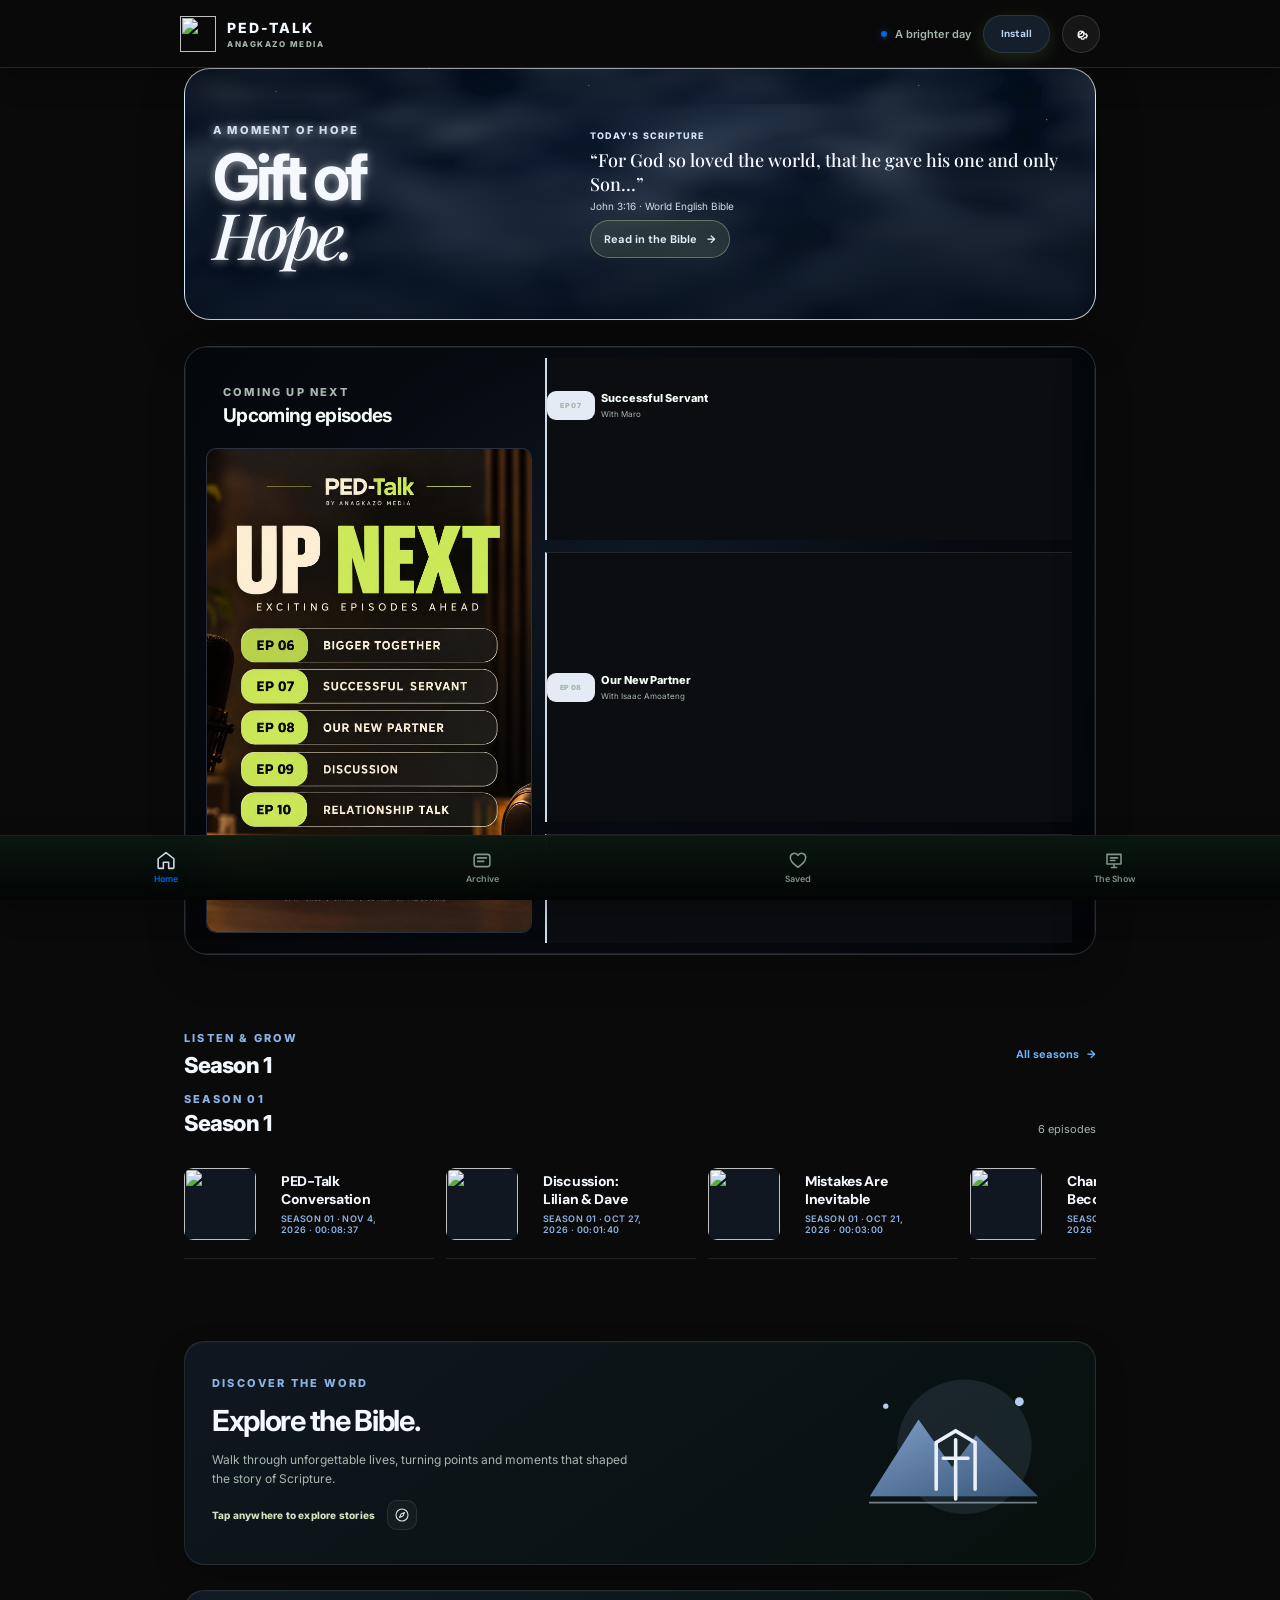
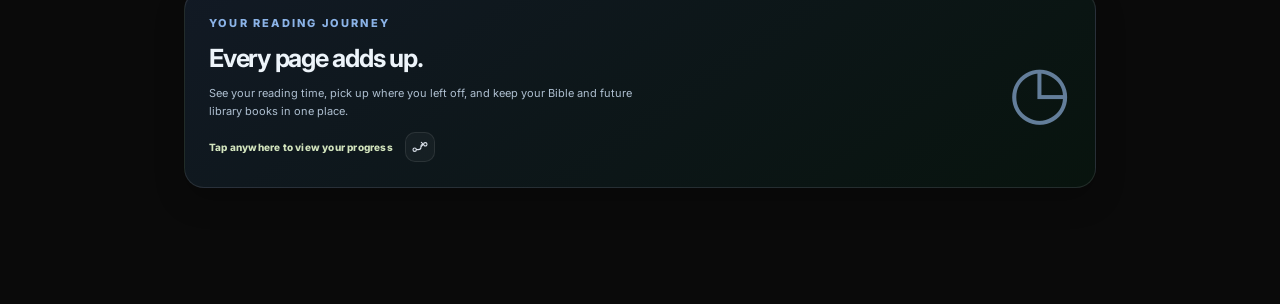
==== commit 01e56949: "Fix Real Conversations artwork path" ====
--- a/app/index.html
+++ b/app/index.html
@@ -28,7 +28,7 @@
    </article>
    <article class="app-showcase-slide app-showcase-world" aria-label="Across Every Room"><img src="../assets/across-every-room-blue.jpg" alt="A blue space-themed globe representing conversations across every room" loading="lazy"><div class="world-shade"></div><div class="world-copy"><p class="eyebrow">ACROSS EVERY ROOM</p><h2>Brighter conversations for a wider world.</h2><p>Stories that travel beyond one room, one voice and one moment.</p></div><span class="showcase-index">04 / 04</span></article>
    <article class="app-showcase-slide app-showcase-real" data-showcase-kind="real" aria-label="Real Conversations">
-    <img src="../assets/images/real-conversations/real-conversations.png" alt="PED-Talk Real Conversations featured artwork" loading="lazy" decoding="async"><div class="voice-shade"></div><div class="voice-copy"><p class="eyebrow">PED-TALK · ANAGKAZO MEDIA</p><h2>Real conversations.<br>Brighter days.</h2><p>Honest voices. Meaningful stories. Conversations that help us grow.</p></div><span class="showcase-index">05 / 05</span>
+    <img src="./assets/images/real-conversations/real-conversations.png" alt="PED-Talk Real Conversations featured artwork" loading="lazy" decoding="async"><div class="voice-shade"></div><div class="voice-copy"><p class="eyebrow">PED-TALK · ANAGKAZO MEDIA</p><h2>Real conversations.<br>Brighter days.</h2><p>Honest voices. Meaningful stories. Conversations that help us grow.</p></div><span class="showcase-index">05 / 05</span>
    </article>
   </div>
  </div>
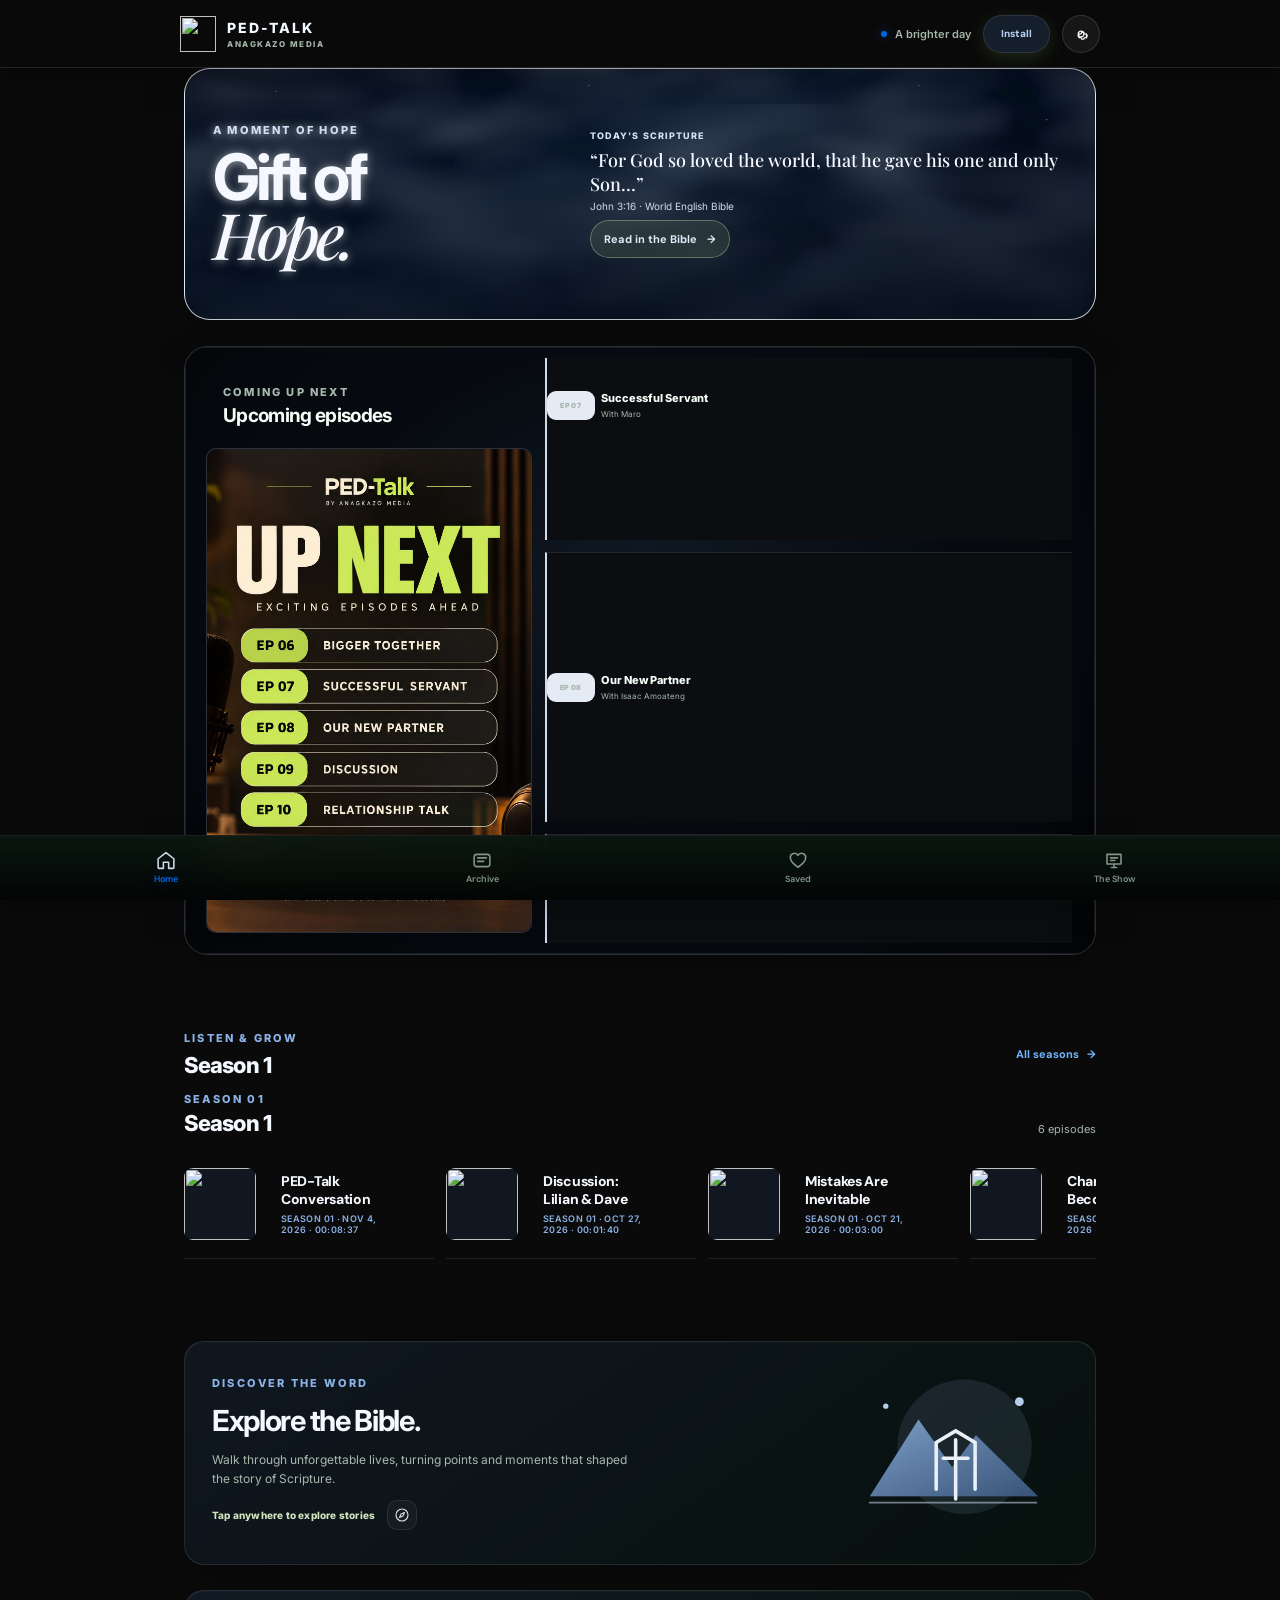
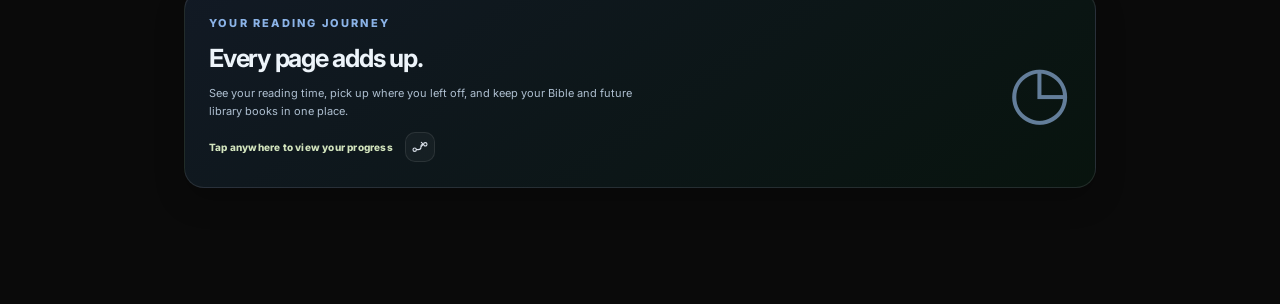
==== commit edcae5d8: "Refresh app script after book reader update" ====
--- a/app/index.html
+++ b/app/index.html
@@ -134,5 +134,5 @@
 <button data-view="saved" aria-label="Saved"><svg viewBox="0 0 24 24" aria-hidden="true"><path d="M20.8 8.7c0 5.2-8.8 11-8.8 11s-8.8-5.8-8.8-11A4.7 4.7 0 0 1 12 6.2a4.7 4.7 0 0 1 8.8 2.5Z"/></svg><span>Saved</span></button>
 <button data-view="the-show" aria-label="The Show"><svg viewBox="0 0 24 24" aria-hidden="true"><path d="M4 5h16v11H4zM9 20h6m-3-4v4M8 9h8m-8 3h5"/></svg><span>The Show</span></button>
 </nav><section id="hopeModal" class="hope-modal" data-presentation="expanded" hidden role="dialog" aria-modal="true" aria-labelledby="hopeModalTitle"><div class="hope-modal-panel"><p class="eyebrow">A MOMENT OF HOPE</p><h2 id="hopeModalTitle" tabindex="-1">Gift of Hope.</h2><div class="hope-modal-devotional" id="modalGiftDevotional" aria-live="polite" aria-atomic="true"><span class="verse-label" id="modalGiftVerseLabel">TODAY'S SCRIPTURE</span><blockquote id="modalGiftVerse">“For God so loved the world, that he gave his one and only Son…”</blockquote><p id="modalGiftReference">John 3:16 · World English Bible</p></div><div class="hope-actions"><button type="button" id="hopeLike" aria-pressed="false">♡ <span>Like</span></button><button type="button" id="hopeCommentToggle" aria-expanded="false">☷ <span>Comment</span></button><button type="button" id="hopeShare">↗ <span>Share</span></button></div><div id="hopeComments" class="hope-comments" hidden><h3>Join the conversation</h3><div id="hopeCommentList"></div><form id="hopeCommentForm"><textarea id="hopeCommentInput" rows="3" maxlength="500" placeholder="Write a thoughtful comment…"></textarea><button type="submit">Post comment</button></form><p class="hope-local-note">Comments are saved on this device.</p></div></div></section>
-<section id="appSettingsModal" class="app-settings-overlay" hidden role="dialog" aria-modal="true" aria-labelledby="appSettingsTitle"><div class="app-settings-panel"><div class="settings-heading"><div><p class="eyebrow">YOUR PED-TALK EXPERIENCE</p><h2 id="appSettingsTitle">App settings</h2><p>Make the app feel right on your device.</p></div><div class="settings-heading-actions"><button type="button" id="settingsHome" class="settings-home" aria-label="Go to Home">⌂ <span>Home</span></button></div></div><section class="settings-section"><h3>Appearance</h3><p>Follow your phone or choose a look.</p><div class="theme-options" role="group" aria-label="App appearance"><button type="button" data-app-theme="system" aria-pressed="true"><span class="theme-symbol">◐</span><strong>System</strong><small>Match phone</small></button><button type="button" data-app-theme="light" aria-pressed="false"><span class="theme-symbol">☼</span><strong>Light</strong><small>Bright mode</small></button><button type="button" data-app-theme="dark" aria-pressed="false"><span class="theme-symbol">☾</span><strong>Dark</strong><small>Low light</small></button></div></section><button type="button" id="subscriptionEntry" class="subscription-entry" aria-label="View subscription information"><span class="subscription-ring" aria-hidden="true"><svg viewBox="0 0 64 64"><circle cx="32" cy="32" r="27" pathLength="100"/><circle class="subscription-ring-progress" cx="32" cy="32" r="27" pathLength="100"/><text x="32" y="39" text-anchor="middle">$</text></svg></span><span class="subscription-copy"><strong>Subscriptions</strong><small>Support the conversations. Unlock more as we grow.</small></span><span class="subscription-arrow">→</span></button><p id="subscriptionNotice" class="subscription-notice" hidden></p><p class="settings-footnote">Your appearance preference is saved on this device.</p></div></section><script>if("serviceWorker" in navigator)window.addEventListener("load",()=>navigator.serviceWorker.register("../service-worker.js",{scope:"../"}).catch(error=>console.warn("PED-Talk offline support could not start",error)));</script><script src="./app.js?v=126" defer></script>
+<section id="appSettingsModal" class="app-settings-overlay" hidden role="dialog" aria-modal="true" aria-labelledby="appSettingsTitle"><div class="app-settings-panel"><div class="settings-heading"><div><p class="eyebrow">YOUR PED-TALK EXPERIENCE</p><h2 id="appSettingsTitle">App settings</h2><p>Make the app feel right on your device.</p></div><div class="settings-heading-actions"><button type="button" id="settingsHome" class="settings-home" aria-label="Go to Home">⌂ <span>Home</span></button></div></div><section class="settings-section"><h3>Appearance</h3><p>Follow your phone or choose a look.</p><div class="theme-options" role="group" aria-label="App appearance"><button type="button" data-app-theme="system" aria-pressed="true"><span class="theme-symbol">◐</span><strong>System</strong><small>Match phone</small></button><button type="button" data-app-theme="light" aria-pressed="false"><span class="theme-symbol">☼</span><strong>Light</strong><small>Bright mode</small></button><button type="button" data-app-theme="dark" aria-pressed="false"><span class="theme-symbol">☾</span><strong>Dark</strong><small>Low light</small></button></div></section><button type="button" id="subscriptionEntry" class="subscription-entry" aria-label="View subscription information"><span class="subscription-ring" aria-hidden="true"><svg viewBox="0 0 64 64"><circle cx="32" cy="32" r="27" pathLength="100"/><circle class="subscription-ring-progress" cx="32" cy="32" r="27" pathLength="100"/><text x="32" y="39" text-anchor="middle">$</text></svg></span><span class="subscription-copy"><strong>Subscriptions</strong><small>Support the conversations. Unlock more as we grow.</small></span><span class="subscription-arrow">→</span></button><p id="subscriptionNotice" class="subscription-notice" hidden></p><p class="settings-footnote">Your appearance preference is saved on this device.</p></div></section><script>if("serviceWorker" in navigator)window.addEventListener("load",()=>navigator.serviceWorker.register("../service-worker.js",{scope:"../"}).catch(error=>console.warn("PED-Talk offline support could not start",error)));</script><script src="./app.js?v=127" defer></script>
 </body></html>
--- a/app/app.css
+++ b/app/app.css
@@ -3902,3 +3902,23 @@
 body.app-light .app-showcase-real>img{filter:brightness(1.06) saturate(1.04)}
 body.app-light .app-showcase-real .voice-shade{background:linear-gradient(180deg,rgba(8,35,22,.02) 20%,rgba(8,35,22,.12) 52%,rgba(8,35,22,.76) 100%)}
 body.app-light .app-showcase-real .voice-copy .eyebrow{color:#d8edc9}
+
+
+/* v140 — quiet controls for the continuous-scroll fiction reader. */
+.fiction-reader-chrome{position:sticky;top:0;z-index:12;margin:0 0 14px;padding:8px 10px 10px;background:color-mix(in srgb,var(--pt-surface,#101713) 92%,transparent);backdrop-filter:blur(16px);border:1px solid var(--app-border);border-radius:14px;transition:opacity .2s,transform .2s}
+.fiction-reader-topbar{display:flex;align-items:center;gap:10px;min-height:36px}
+.fiction-reader-topbar strong{flex:1;min-width:0;text-align:center;color:var(--pt-text-primary);font:700 10px 'DM Sans',sans-serif;letter-spacing:.1em;white-space:nowrap;overflow:hidden;text-overflow:ellipsis}
+.fiction-reader-topbar button,.fiction-reader-search button,.fiction-reader-options button{border:1px solid var(--app-border);border-radius:999px;background:transparent;color:var(--pt-text-primary);padding:7px 11px;font:700 12px 'DM Sans',sans-serif}
+.fiction-reader-search,.fiction-reader-options{display:flex;align-items:center;gap:8px;flex-wrap:wrap;padding:10px 2px 2px}
+.fiction-reader-search input{flex:1;min-width:130px;border:1px solid var(--app-border);border-radius:9px;padding:9px;background:transparent;color:var(--pt-text-primary)}
+.fiction-reader-search span{width:100%;font-size:11px;color:var(--pt-text-secondary)}
+.fiction-reader-options label{display:flex;align-items:center;gap:10px;flex:1;font-size:11px;color:var(--pt-text-secondary)}
+.fiction-reader-bottombar{display:flex;align-items:center;gap:10px;padding-top:8px}
+.fiction-reader-bottombar span{font-size:10px;color:var(--pt-text-secondary);white-space:nowrap}
+.fiction-reader-bottombar input{flex:1;min-width:50px;accent-color:#8caf67}
+.fiction-chrome-hidden .fiction-reader-chrome{opacity:.12;transform:translateY(-8px)}
+.fiction-chrome-hidden .fiction-reader-chrome:focus-within,.fiction-chrome-hidden .fiction-reader-chrome:hover{opacity:1;transform:none}
+.fiction-view .fiction-pdf-pages{display:flex;flex-direction:column;gap:12px;scroll-behavior:smooth}
+.fiction-view .fiction-pdf-page{border-radius:4px;box-shadow:none}
+.fiction-view .fiction-pdf-page-number{font-size:8px;opacity:.65}
+@media(max-width:520px){.fiction-reader-chrome{padding:7px 8px}.fiction-reader-topbar{gap:6px}.fiction-reader-topbar button{padding:7px 9px}.fiction-reader-bottombar{gap:6px}}
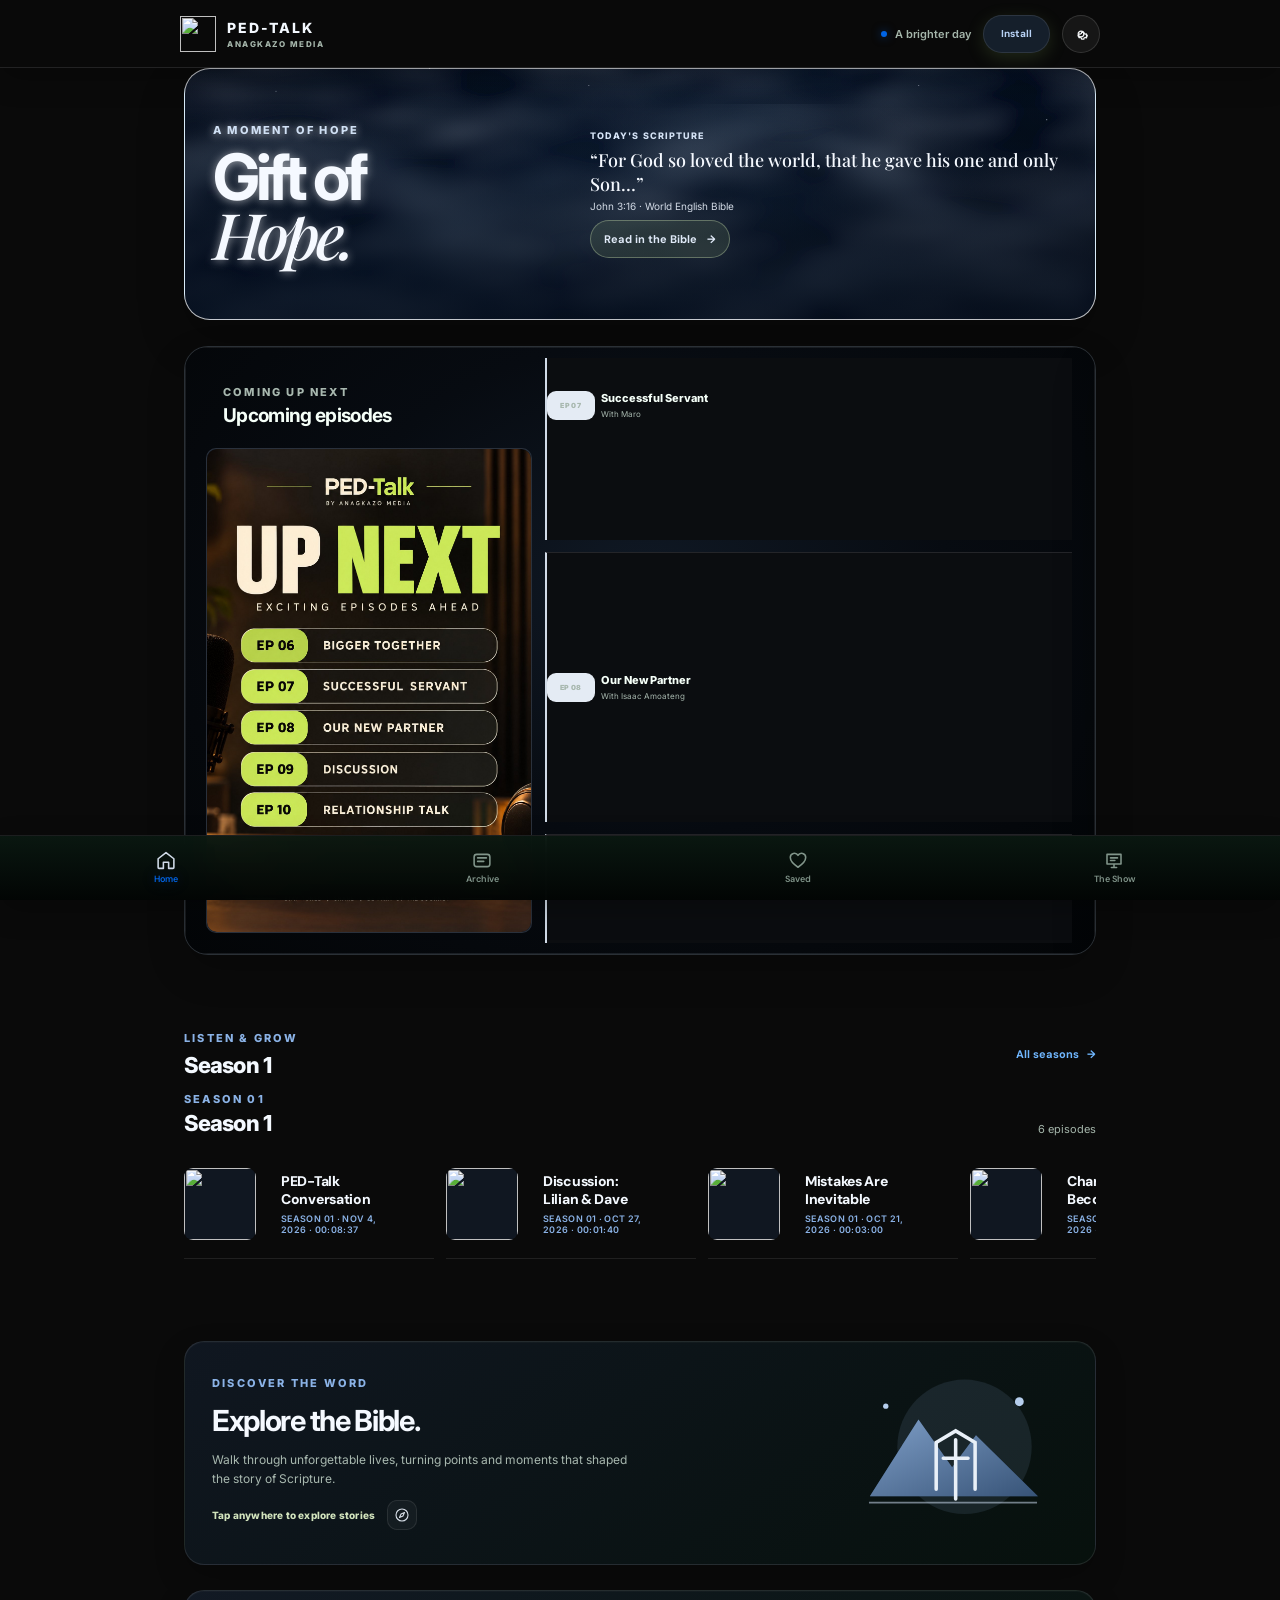
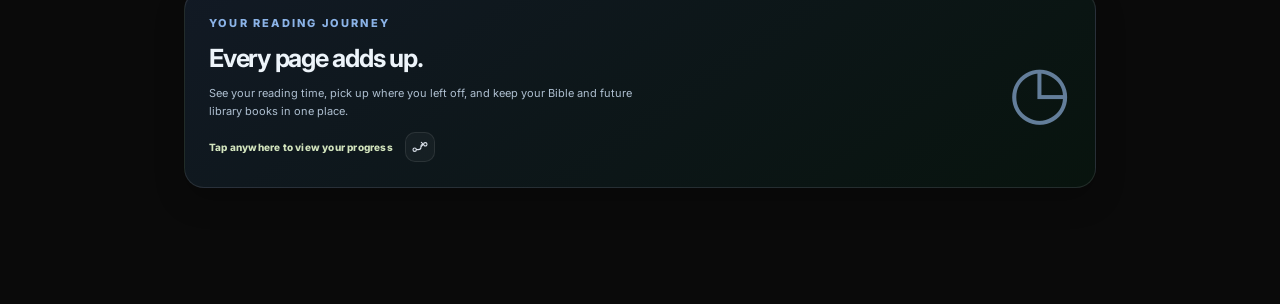
==== commit 58656a79: "Keep book PDF reader fully inside PED-Talk" ====
--- a/app/index.html
+++ b/app/index.html
@@ -81,13 +81,9 @@
 </section>
 <section id="booksView" class="books-view" hidden><div class="bible-head"><div><p class="eyebrow">ANAGKAZO MEDIA LIBRARY</p><h2>Explore books.</h2><p class="bible-intro">A growing reading library across life, leadership and imagination. Titles will be added soon.</p></div></div><div class="book-categories"><article class="book-category"><span>01</span><h3>Leadership</h3><p>Books for leading with wisdom, courage and service.</p><small>Titles coming soon</small></article><article class="book-category"><span>02</span><h3>Romance</h3><p>Stories of affection, devotion and love.</p><small>Titles coming soon</small></article><article class="book-category"><span>03</span><h3>Relationship</h3><p>Guidance for building healthy connections.</p><small>Titles coming soon</small></article><article class="book-category"><span>04</span><h3>Marriage</h3><p>Resources for understanding and strengthening marriage.</p><small>Titles coming soon</small></article><article class="book-category book-category-action" data-open-fiction-archive role="button" tabindex="0" aria-haspopup="dialog" aria-controls="fictionView"><span>05</span><h3>Fiction</h3><p>Imaginative stories and creative worlds.</p><small>Open fiction page →</small></article></div></section>
 <section id="fictionView" class="fiction-view" hidden aria-labelledby="fictionPageTitle">
- <header class="fiction-page-header"><button type="button" class="fiction-page-back" id="fictionPageBack">‹ Books</button><div><p class="eyebrow">ANAGKAZO MEDIA LIBRARY</p><h2 id="fictionPageTitle">Fiction</h2><p>A home for stories worth keeping.</p></div></header>
- <article class="fiction-featured-book" aria-labelledby="fictionBookTitle">
-  <div class="fiction-cover-stage"><div class="fiction-cover-frame"><canvas id="fictionCoverCanvas" role="img" aria-label="Original cover of The Black Man’s Jesus by Antwi Boasiako Papa Kofi"></canvas></div><div class="fiction-cover-desk" aria-hidden="true"></div></div>
-  <div class="fiction-featured-copy"><p class="fiction-book-series">A RENAISSANCE SERIES</p><h3 id="fictionBookTitle">THE BLACK MAN’S JESUS</h3><p class="fiction-book-author">By Antwi Boasiako Papa Kofi</p><p class="fiction-book-subtitle">A Short Story</p></div>
- </article>
+ <header class="fiction-page-header"><button type="button" class="fiction-page-back" id="fictionPageBack">‹ Back to book</button><div><p class="eyebrow">PED-TALK · IN-APP READER</p><h2 id="fictionPageTitle">THE BLACK MAN’S JESUS</h2><p>Continue reading inside PED-Talk.</p></div></header>
  <section class="fiction-pdf-reader" aria-label="Read The Black Man's Jesus">
-  <div class="fiction-pdf-toolbar"><strong>READ THE COMPLETE STORY</strong><div><a href="./assets/books/I%20am%20sharing%20%27THE%20BLACK%20MAN%27S%20JESUS%27%20with%20you.pdf" target="_blank" rel="noopener">Open separately ↗</a><a href="./assets/books/I%20am%20sharing%20%27THE%20BLACK%20MAN%27S%20JESUS%27%20with%20you.pdf" download>Download PDF ↓</a></div></div>
+  <div class="fiction-pdf-toolbar"><strong>THE COMPLETE STORY · SCROLL TO READ</strong></div>
   <div class="fiction-pdf-pages" id="fictionPdfPages" aria-label="Pages of The Black Man’s Jesus"><p class="fiction-pdf-loading" id="fictionPdfStatus" role="status">Preparing the book reader…</p></div>
  </section>
 </section>
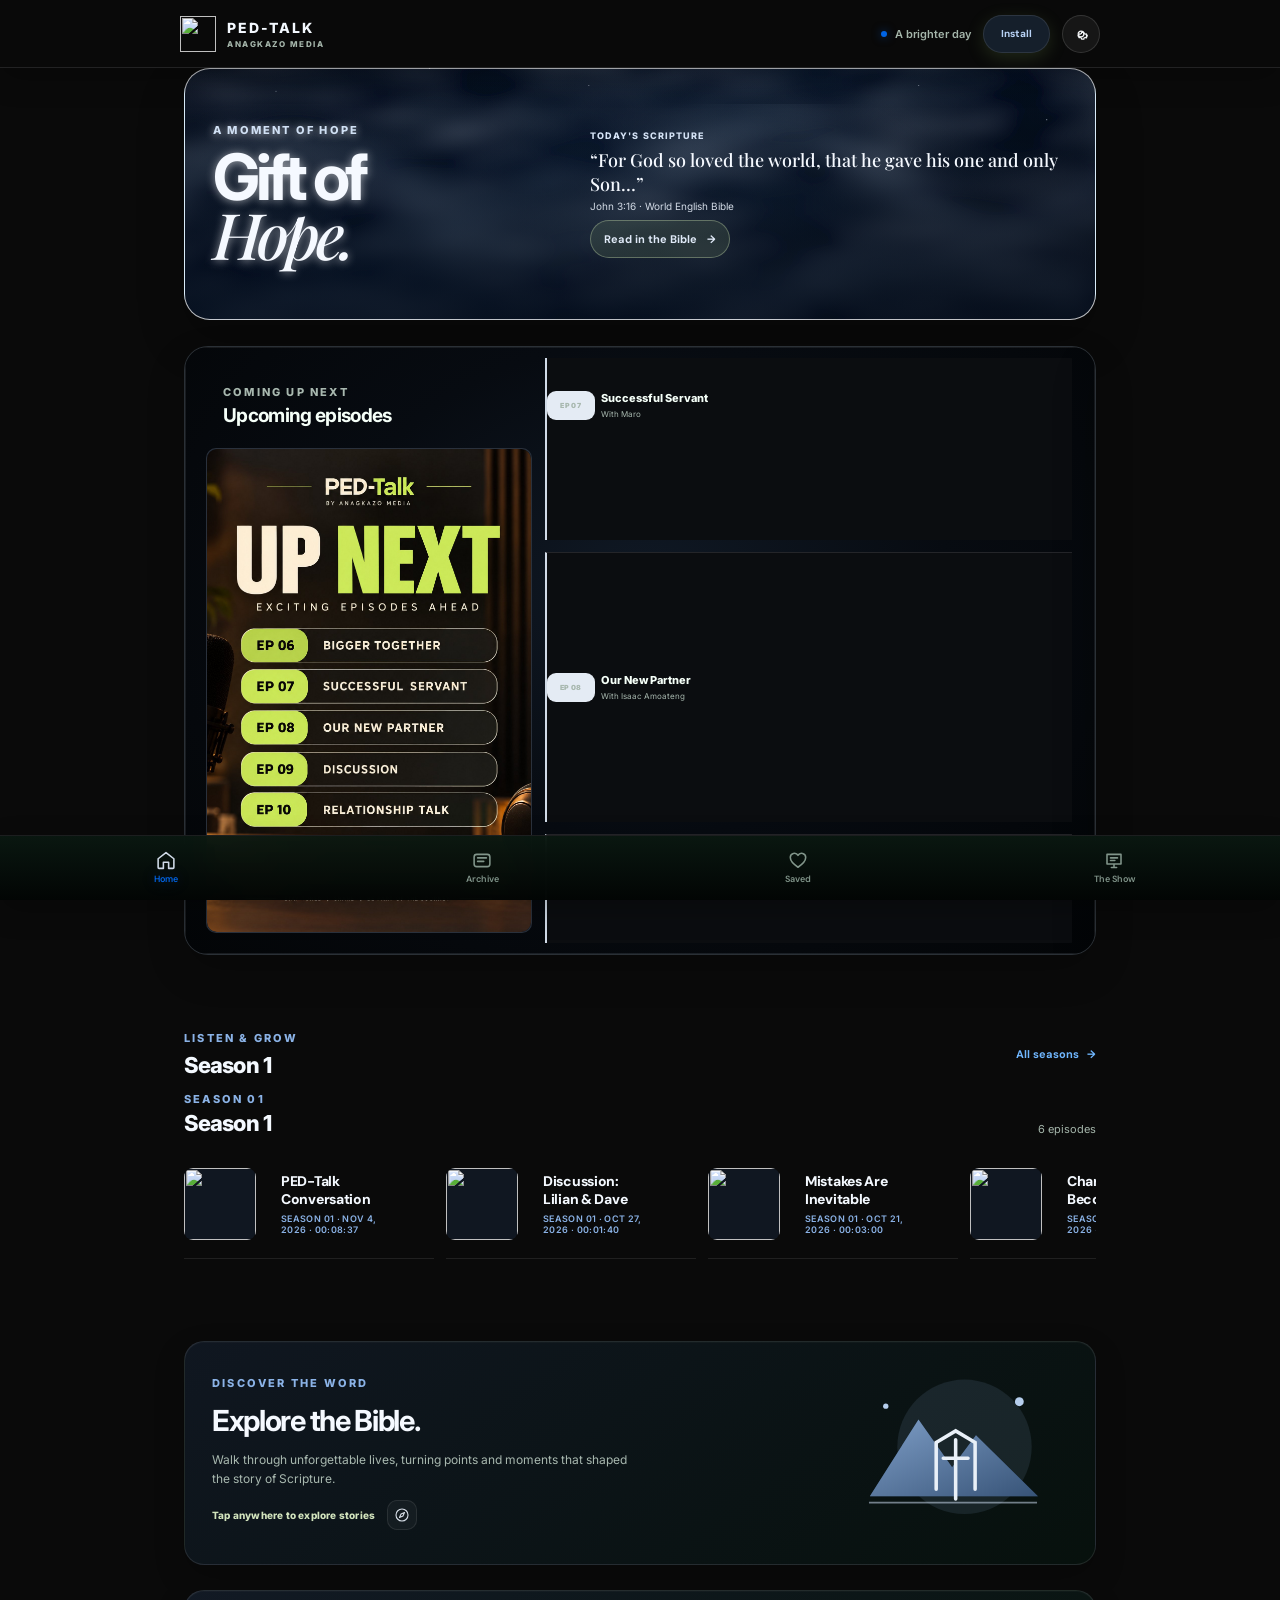
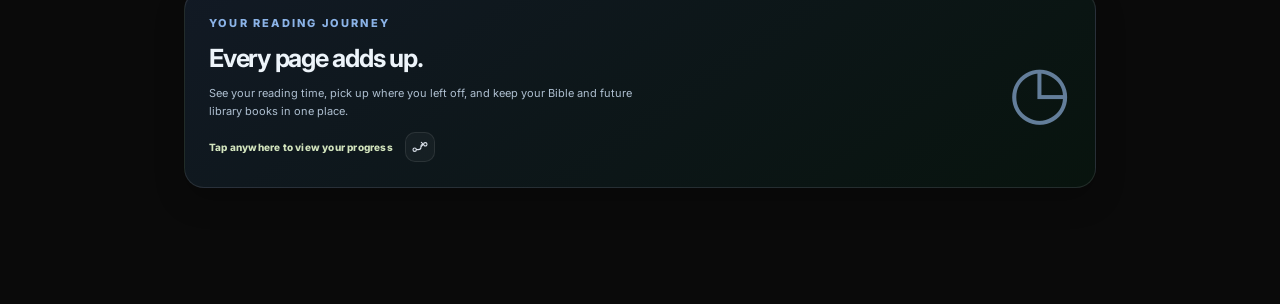
==== commit adc36f70: "Refresh PED-Talk book reader assets" ====
--- a/app/index.html
+++ b/app/index.html
@@ -7,7 +7,7 @@
 <meta name="description" content="PED-Talk — hope, scripture and conversations that help us grow.">
 <link rel="manifest" href="./manifest.json">
 <link rel="icon" href="../icons/ped-talk-icon.svg" type="image/svg+xml">
-<link rel="stylesheet" href="./app.css?v=138">
+<link rel="stylesheet" href="./app.css?v=141">
 <title>PED-Talk App</title>
 </head>
 <body>
@@ -130,5 +130,5 @@
 <button data-view="saved" aria-label="Saved"><svg viewBox="0 0 24 24" aria-hidden="true"><path d="M20.8 8.7c0 5.2-8.8 11-8.8 11s-8.8-5.8-8.8-11A4.7 4.7 0 0 1 12 6.2a4.7 4.7 0 0 1 8.8 2.5Z"/></svg><span>Saved</span></button>
 <button data-view="the-show" aria-label="The Show"><svg viewBox="0 0 24 24" aria-hidden="true"><path d="M4 5h16v11H4zM9 20h6m-3-4v4M8 9h8m-8 3h5"/></svg><span>The Show</span></button>
 </nav><section id="hopeModal" class="hope-modal" data-presentation="expanded" hidden role="dialog" aria-modal="true" aria-labelledby="hopeModalTitle"><div class="hope-modal-panel"><p class="eyebrow">A MOMENT OF HOPE</p><h2 id="hopeModalTitle" tabindex="-1">Gift of Hope.</h2><div class="hope-modal-devotional" id="modalGiftDevotional" aria-live="polite" aria-atomic="true"><span class="verse-label" id="modalGiftVerseLabel">TODAY'S SCRIPTURE</span><blockquote id="modalGiftVerse">“For God so loved the world, that he gave his one and only Son…”</blockquote><p id="modalGiftReference">John 3:16 · World English Bible</p></div><div class="hope-actions"><button type="button" id="hopeLike" aria-pressed="false">♡ <span>Like</span></button><button type="button" id="hopeCommentToggle" aria-expanded="false">☷ <span>Comment</span></button><button type="button" id="hopeShare">↗ <span>Share</span></button></div><div id="hopeComments" class="hope-comments" hidden><h3>Join the conversation</h3><div id="hopeCommentList"></div><form id="hopeCommentForm"><textarea id="hopeCommentInput" rows="3" maxlength="500" placeholder="Write a thoughtful comment…"></textarea><button type="submit">Post comment</button></form><p class="hope-local-note">Comments are saved on this device.</p></div></div></section>
-<section id="appSettingsModal" class="app-settings-overlay" hidden role="dialog" aria-modal="true" aria-labelledby="appSettingsTitle"><div class="app-settings-panel"><div class="settings-heading"><div><p class="eyebrow">YOUR PED-TALK EXPERIENCE</p><h2 id="appSettingsTitle">App settings</h2><p>Make the app feel right on your device.</p></div><div class="settings-heading-actions"><button type="button" id="settingsHome" class="settings-home" aria-label="Go to Home">⌂ <span>Home</span></button></div></div><section class="settings-section"><h3>Appearance</h3><p>Follow your phone or choose a look.</p><div class="theme-options" role="group" aria-label="App appearance"><button type="button" data-app-theme="system" aria-pressed="true"><span class="theme-symbol">◐</span><strong>System</strong><small>Match phone</small></button><button type="button" data-app-theme="light" aria-pressed="false"><span class="theme-symbol">☼</span><strong>Light</strong><small>Bright mode</small></button><button type="button" data-app-theme="dark" aria-pressed="false"><span class="theme-symbol">☾</span><strong>Dark</strong><small>Low light</small></button></div></section><button type="button" id="subscriptionEntry" class="subscription-entry" aria-label="View subscription information"><span class="subscription-ring" aria-hidden="true"><svg viewBox="0 0 64 64"><circle cx="32" cy="32" r="27" pathLength="100"/><circle class="subscription-ring-progress" cx="32" cy="32" r="27" pathLength="100"/><text x="32" y="39" text-anchor="middle">$</text></svg></span><span class="subscription-copy"><strong>Subscriptions</strong><small>Support the conversations. Unlock more as we grow.</small></span><span class="subscription-arrow">→</span></button><p id="subscriptionNotice" class="subscription-notice" hidden></p><p class="settings-footnote">Your appearance preference is saved on this device.</p></div></section><script>if("serviceWorker" in navigator)window.addEventListener("load",()=>navigator.serviceWorker.register("../service-worker.js",{scope:"../"}).catch(error=>console.warn("PED-Talk offline support could not start",error)));</script><script src="./app.js?v=127" defer></script>
+<section id="appSettingsModal" class="app-settings-overlay" hidden role="dialog" aria-modal="true" aria-labelledby="appSettingsTitle"><div class="app-settings-panel"><div class="settings-heading"><div><p class="eyebrow">YOUR PED-TALK EXPERIENCE</p><h2 id="appSettingsTitle">App settings</h2><p>Make the app feel right on your device.</p></div><div class="settings-heading-actions"><button type="button" id="settingsHome" class="settings-home" aria-label="Go to Home">⌂ <span>Home</span></button></div></div><section class="settings-section"><h3>Appearance</h3><p>Follow your phone or choose a look.</p><div class="theme-options" role="group" aria-label="App appearance"><button type="button" data-app-theme="system" aria-pressed="true"><span class="theme-symbol">◐</span><strong>System</strong><small>Match phone</small></button><button type="button" data-app-theme="light" aria-pressed="false"><span class="theme-symbol">☼</span><strong>Light</strong><small>Bright mode</small></button><button type="button" data-app-theme="dark" aria-pressed="false"><span class="theme-symbol">☾</span><strong>Dark</strong><small>Low light</small></button></div></section><button type="button" id="subscriptionEntry" class="subscription-entry" aria-label="View subscription information"><span class="subscription-ring" aria-hidden="true"><svg viewBox="0 0 64 64"><circle cx="32" cy="32" r="27" pathLength="100"/><circle class="subscription-ring-progress" cx="32" cy="32" r="27" pathLength="100"/><text x="32" y="39" text-anchor="middle">$</text></svg></span><span class="subscription-copy"><strong>Subscriptions</strong><small>Support the conversations. Unlock more as we grow.</small></span><span class="subscription-arrow">→</span></button><p id="subscriptionNotice" class="subscription-notice" hidden></p><p class="settings-footnote">Your appearance preference is saved on this device.</p></div></section><script>if("serviceWorker" in navigator)window.addEventListener("load",()=>navigator.serviceWorker.register("../service-worker.js",{scope:"../"}).catch(error=>console.warn("PED-Talk offline support could not start",error)));</script><script src="./app.js?v=141" defer></script>
 </body></html>
--- a/app/app.css
+++ b/app/app.css
@@ -3922,3 +3922,59 @@
 .fiction-view .fiction-pdf-page{border-radius:4px;box-shadow:none}
 .fiction-view .fiction-pdf-page-number{font-size:8px;opacity:.65}
 @media(max-width:520px){.fiction-reader-chrome{padding:7px 8px}.fiction-reader-topbar{gap:6px}.fiction-reader-topbar button{padding:7px 9px}.fiction-reader-bottombar{gap:6px}}
+
+
+/* Book details + in-app reader usability pass */
+.fiction-detail-view{min-height:calc(100dvh - 100px);padding:clamp(16px,4vw,36px);background:var(--app-bg);color:var(--pt-text-primary)}
+.fiction-detail-card{width:min(100%,760px);margin:clamp(20px,5vh,48px) auto 0;display:grid;grid-template-columns:minmax(130px,210px) minmax(0,1fr);align-items:start;gap:clamp(18px,4vw,30px);padding:clamp(16px,3vw,26px);background:var(--pt-surface);color:var(--pt-text-primary);border:1px solid var(--app-border);border-radius:20px;box-shadow:0 14px 38px rgba(0,0,0,.13)}
+.fiction-detail-cover-button{width:100%;max-width:210px;display:flex;flex-direction:column;align-items:center;gap:9px;padding:0;border:0;background:transparent;color:var(--pt-text-secondary);cursor:pointer}
+.fiction-detail-cover-frame{display:block;width:100%;aspect-ratio:2/3;height:auto;overflow:hidden;border-radius:9px;background:#e8e4d9;box-shadow:0 12px 28px rgba(0,0,0,.24)}
+.fiction-detail-cover{display:block;width:100%;height:100%;object-fit:contain;object-position:center}
+.fiction-detail-cover-hint{font-size:10px;line-height:1.45}
+.fiction-detail-copy{min-width:0}
+.fiction-detail-copy h2{color:var(--pt-text-primary)!important;font-size:clamp(22px,4vw,32px);line-height:1.14}
+.fiction-detail-copy .fiction-book-author{color:var(--pt-text-secondary)!important;font-size:13px}
+.fiction-detail-description{display:block!important;margin:17px 0;padding:14px 15px;border-left:3px solid #8caf67;background:color-mix(in srgb,var(--pt-surface) 88%,#8caf67 12%);border-radius:0 11px 11px 0}
+.fiction-detail-description[hidden]{display:none!important}
+.fiction-detail-description p{color:var(--pt-text-primary)!important;font-size:13px;line-height:1.75}
+.fiction-read-book-button{display:flex!important;align-items:center;justify-content:center;gap:12px;width:100%;min-height:50px;margin-top:14px;padding:13px 20px;border:0;border-radius:999px;background:linear-gradient(110deg,#315d38,#8caf67);color:#fff!important;font:800 14px 'DM Sans',sans-serif;letter-spacing:.02em;box-shadow:0 8px 22px rgba(54,100,57,.24);cursor:pointer}
+.fiction-detail-note{font-size:11px}
+.fiction-view{min-height:calc(100dvh - 90px);padding-bottom:calc(28px + env(safe-area-inset-bottom))}
+.fiction-view .fiction-page-header{position:sticky;top:0;z-index:20;background:var(--app-bg);padding:8px 0 16px}
+.fiction-view .fiction-page-header h2{font-size:clamp(21px,4vw,30px)}
+.fiction-view .fiction-pdf-reader{margin:16px auto 0;padding-top:14px}
+.fiction-view .fiction-pdf-toolbar{position:sticky;top:70px;z-index:10;padding:8px 0;background:var(--app-bg)}
+.fiction-reader-retry{display:block;margin:16px 0 0;padding:11px 20px;border:0;border-radius:999px;background:#527b43;color:#fff;font-weight:800;cursor:pointer}
+.fiction-reader-chrome [data-reader-back]::after{content:' Back to book';font:700 10px 'DM Sans',sans-serif}
+.fiction-reader-topbar{flex-wrap:wrap}
+.fiction-view .fiction-pdf-page{width:100%;max-width:900px;margin-inline:auto}
+.fiction-view .fiction-pdf-page-canvas{overflow-wrap:anywhere}
+@media(max-width:560px){
+ .fiction-detail-card{grid-template-columns:104px minmax(0,1fr);gap:14px;padding:14px;margin-top:18px}
+ .fiction-detail-cover-button{max-width:104px}
+ .fiction-detail-copy h2{font-size:21px;overflow-wrap:anywhere}
+ .fiction-detail-description{margin:12px 0;padding:11px}
+ .fiction-detail-description p{font-size:12px;line-height:1.65}
+ .fiction-read-book-button{min-height:48px;padding:12px 10px;font-size:13px}
+ .fiction-view{padding:14px 10px calc(30px + env(safe-area-inset-bottom))}
+ .fiction-view .fiction-page-header{gap:9px}
+ .fiction-view .fiction-page-back{padding:9px 10px;font-size:11px}
+ .fiction-reader-chrome{position:sticky;top:0}
+ .fiction-reader-topbar{gap:5px}
+ .fiction-reader-topbar strong{font-size:9px}
+ .fiction-reader-topbar button{padding:7px 8px}
+ .fiction-reader-bottombar span{font-size:9px}
+}
+
+
+/* Contrast and legibility safeguards for the dark-green PED-Talk book surfaces */
+.fiction-detail-card{background:linear-gradient(145deg,#10251d,#081710 88%)!important;color:#f2f7f0!important;border-color:rgba(183,213,138,.22)!important}
+.fiction-detail-copy h2{color:#f2f7f0!important}
+.fiction-detail-copy .fiction-book-author,.fiction-detail-cover-hint,.fiction-detail-note{color:#c6d3c5!important}
+.fiction-detail-description{background:rgba(183,213,138,.09)!important}
+.fiction-detail-description p{color:#f2f7f0!important}
+.fiction-view .fiction-pdf-page{background:#fbfaf6!important;color:#20251f!important}
+.fiction-view .fiction-pdf-page-number{color:#526052!important}
+.fiction-view .fiction-reflow-content{background:#fbfaf6!important;color:#20251f!important}
+.fiction-view .fiction-reflow-content p{color:#20251f!important}
+.fiction-view .fiction-pdf-loading{background:#10251d;color:#f2f7f0}
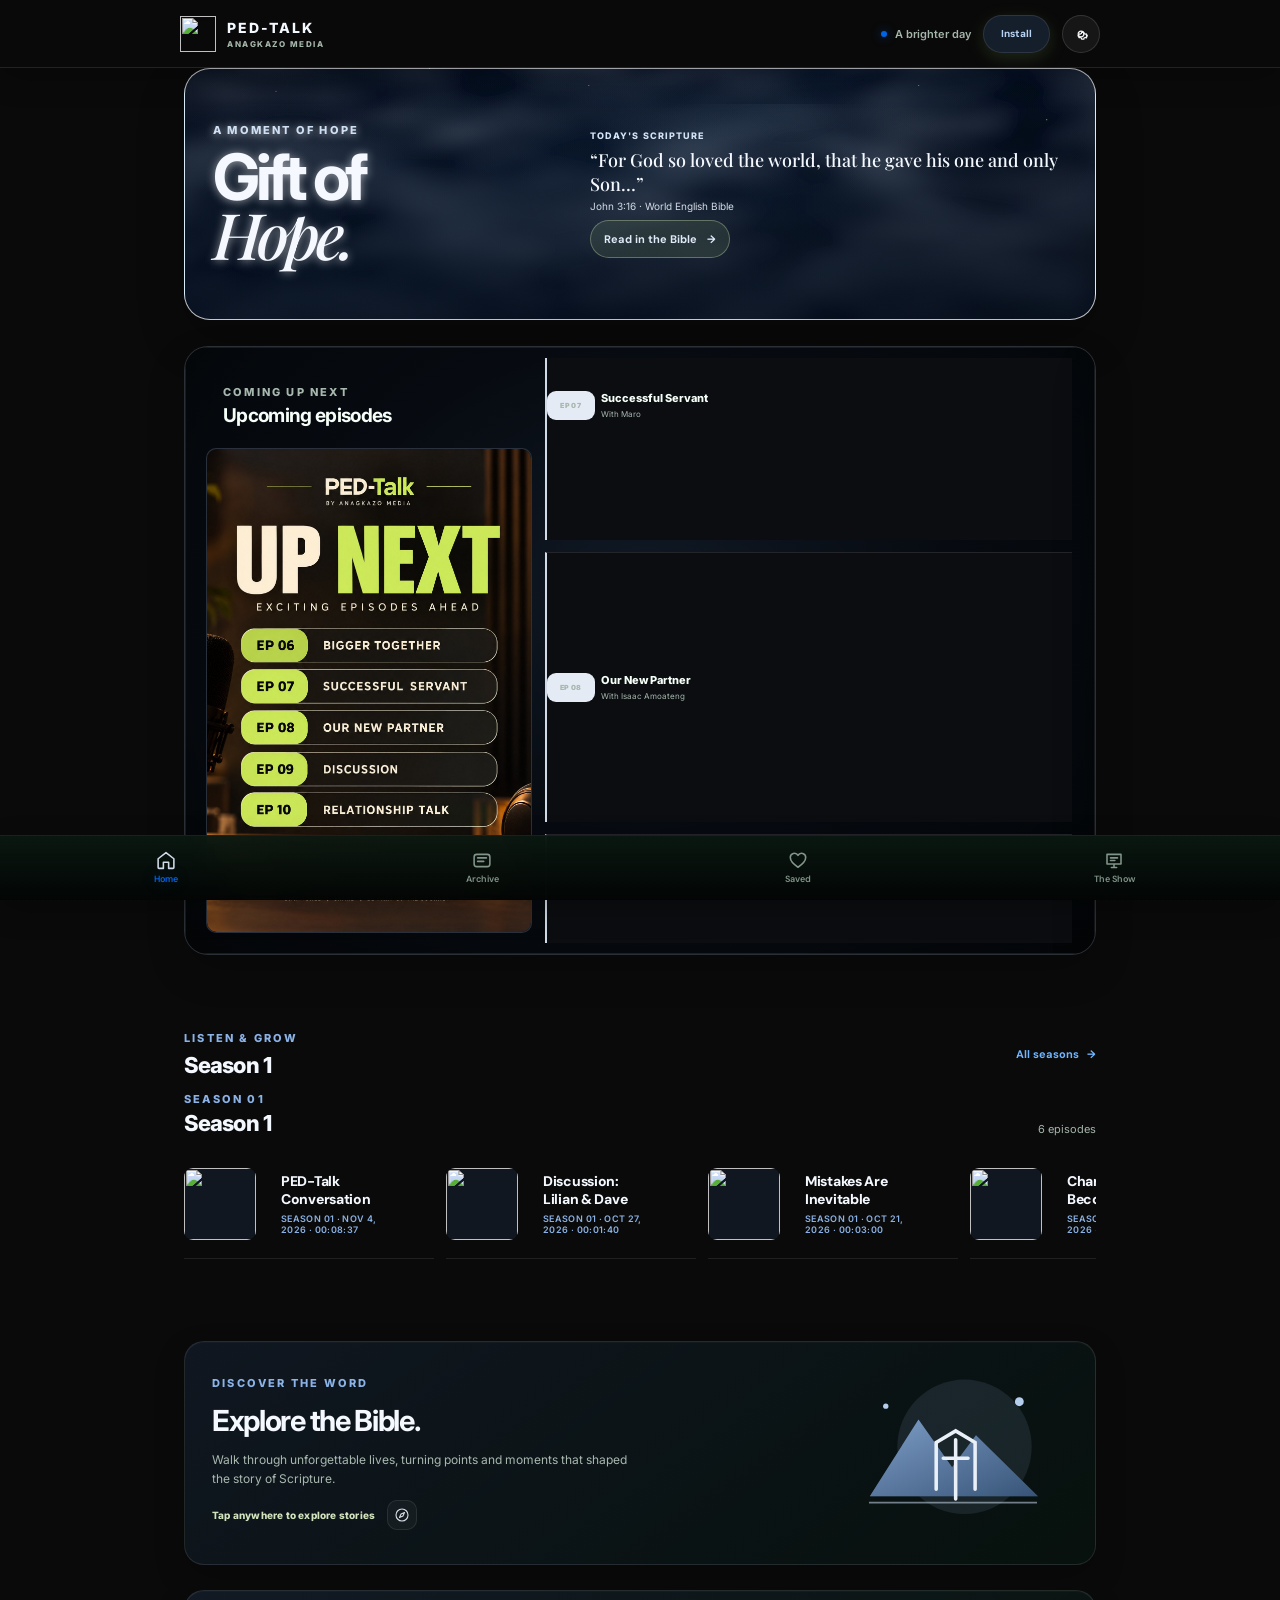
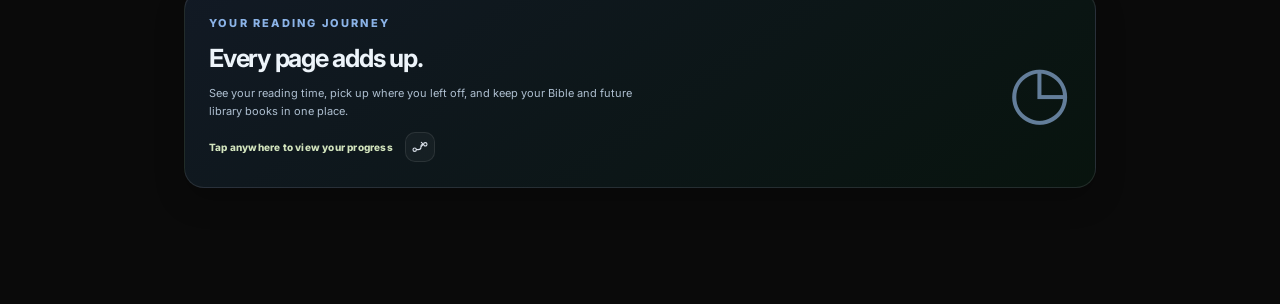
==== commit d8da46f2: "Refresh browser cache for unified reader update" ====
--- a/app/index.html
+++ b/app/index.html
@@ -7,7 +7,7 @@
 <meta name="description" content="PED-Talk — hope, scripture and conversations that help us grow.">
 <link rel="manifest" href="./manifest.json">
 <link rel="icon" href="../icons/ped-talk-icon.svg" type="image/svg+xml">
-<link rel="stylesheet" href="./app.css?v=141">
+<link rel="stylesheet" href="./app.css?v=142">
 <title>PED-Talk App</title>
 </head>
 <body>
@@ -130,5 +130,5 @@
 <button data-view="saved" aria-label="Saved"><svg viewBox="0 0 24 24" aria-hidden="true"><path d="M20.8 8.7c0 5.2-8.8 11-8.8 11s-8.8-5.8-8.8-11A4.7 4.7 0 0 1 12 6.2a4.7 4.7 0 0 1 8.8 2.5Z"/></svg><span>Saved</span></button>
 <button data-view="the-show" aria-label="The Show"><svg viewBox="0 0 24 24" aria-hidden="true"><path d="M4 5h16v11H4zM9 20h6m-3-4v4M8 9h8m-8 3h5"/></svg><span>The Show</span></button>
 </nav><section id="hopeModal" class="hope-modal" data-presentation="expanded" hidden role="dialog" aria-modal="true" aria-labelledby="hopeModalTitle"><div class="hope-modal-panel"><p class="eyebrow">A MOMENT OF HOPE</p><h2 id="hopeModalTitle" tabindex="-1">Gift of Hope.</h2><div class="hope-modal-devotional" id="modalGiftDevotional" aria-live="polite" aria-atomic="true"><span class="verse-label" id="modalGiftVerseLabel">TODAY'S SCRIPTURE</span><blockquote id="modalGiftVerse">“For God so loved the world, that he gave his one and only Son…”</blockquote><p id="modalGiftReference">John 3:16 · World English Bible</p></div><div class="hope-actions"><button type="button" id="hopeLike" aria-pressed="false">♡ <span>Like</span></button><button type="button" id="hopeCommentToggle" aria-expanded="false">☷ <span>Comment</span></button><button type="button" id="hopeShare">↗ <span>Share</span></button></div><div id="hopeComments" class="hope-comments" hidden><h3>Join the conversation</h3><div id="hopeCommentList"></div><form id="hopeCommentForm"><textarea id="hopeCommentInput" rows="3" maxlength="500" placeholder="Write a thoughtful comment…"></textarea><button type="submit">Post comment</button></form><p class="hope-local-note">Comments are saved on this device.</p></div></div></section>
-<section id="appSettingsModal" class="app-settings-overlay" hidden role="dialog" aria-modal="true" aria-labelledby="appSettingsTitle"><div class="app-settings-panel"><div class="settings-heading"><div><p class="eyebrow">YOUR PED-TALK EXPERIENCE</p><h2 id="appSettingsTitle">App settings</h2><p>Make the app feel right on your device.</p></div><div class="settings-heading-actions"><button type="button" id="settingsHome" class="settings-home" aria-label="Go to Home">⌂ <span>Home</span></button></div></div><section class="settings-section"><h3>Appearance</h3><p>Follow your phone or choose a look.</p><div class="theme-options" role="group" aria-label="App appearance"><button type="button" data-app-theme="system" aria-pressed="true"><span class="theme-symbol">◐</span><strong>System</strong><small>Match phone</small></button><button type="button" data-app-theme="light" aria-pressed="false"><span class="theme-symbol">☼</span><strong>Light</strong><small>Bright mode</small></button><button type="button" data-app-theme="dark" aria-pressed="false"><span class="theme-symbol">☾</span><strong>Dark</strong><small>Low light</small></button></div></section><button type="button" id="subscriptionEntry" class="subscription-entry" aria-label="View subscription information"><span class="subscription-ring" aria-hidden="true"><svg viewBox="0 0 64 64"><circle cx="32" cy="32" r="27" pathLength="100"/><circle class="subscription-ring-progress" cx="32" cy="32" r="27" pathLength="100"/><text x="32" y="39" text-anchor="middle">$</text></svg></span><span class="subscription-copy"><strong>Subscriptions</strong><small>Support the conversations. Unlock more as we grow.</small></span><span class="subscription-arrow">→</span></button><p id="subscriptionNotice" class="subscription-notice" hidden></p><p class="settings-footnote">Your appearance preference is saved on this device.</p></div></section><script>if("serviceWorker" in navigator)window.addEventListener("load",()=>navigator.serviceWorker.register("../service-worker.js",{scope:"../"}).catch(error=>console.warn("PED-Talk offline support could not start",error)));</script><script src="./app.js?v=141" defer></script>
+<section id="appSettingsModal" class="app-settings-overlay" hidden role="dialog" aria-modal="true" aria-labelledby="appSettingsTitle"><div class="app-settings-panel"><div class="settings-heading"><div><p class="eyebrow">YOUR PED-TALK EXPERIENCE</p><h2 id="appSettingsTitle">App settings</h2><p>Make the app feel right on your device.</p></div><div class="settings-heading-actions"><button type="button" id="settingsHome" class="settings-home" aria-label="Go to Home">⌂ <span>Home</span></button></div></div><section class="settings-section"><h3>Appearance</h3><p>Follow your phone or choose a look.</p><div class="theme-options" role="group" aria-label="App appearance"><button type="button" data-app-theme="system" aria-pressed="true"><span class="theme-symbol">◐</span><strong>System</strong><small>Match phone</small></button><button type="button" data-app-theme="light" aria-pressed="false"><span class="theme-symbol">☼</span><strong>Light</strong><small>Bright mode</small></button><button type="button" data-app-theme="dark" aria-pressed="false"><span class="theme-symbol">☾</span><strong>Dark</strong><small>Low light</small></button></div></section><button type="button" id="subscriptionEntry" class="subscription-entry" aria-label="View subscription information"><span class="subscription-ring" aria-hidden="true"><svg viewBox="0 0 64 64"><circle cx="32" cy="32" r="27" pathLength="100"/><circle class="subscription-ring-progress" cx="32" cy="32" r="27" pathLength="100"/><text x="32" y="39" text-anchor="middle">$</text></svg></span><span class="subscription-copy"><strong>Subscriptions</strong><small>Support the conversations. Unlock more as we grow.</small></span><span class="subscription-arrow">→</span></button><p id="subscriptionNotice" class="subscription-notice" hidden></p><p class="settings-footnote">Your appearance preference is saved on this device.</p></div></section><script>if("serviceWorker" in navigator)window.addEventListener("load",()=>navigator.serviceWorker.register("../service-worker.js",{scope:"../"}).catch(error=>console.warn("PED-Talk offline support could not start",error)));</script><script src="./app.js?v=142" defer></script>
 </body></html>
--- a/app/app.css
+++ b/app/app.css
@@ -3978,3 +3978,19 @@
 .fiction-view .fiction-reflow-content{background:#fbfaf6!important;color:#20251f!important}
 .fiction-view .fiction-reflow-content p{color:#20251f!important}
 .fiction-view .fiction-pdf-loading{background:#10251d;color:#f2f7f0}
+
+
+/* v142 — one seamless, reflowed book column with unobtrusive source-page anchors. */
+.fiction-view .fiction-pdf-pages{display:block;max-width:760px;margin:0 auto;padding:clamp(18px,4vw,44px) clamp(18px,5vw,54px) 100px;background:#f7f4ec;color:#252820;border:1px solid rgba(0,0,0,.08);border-radius:8px;box-shadow:0 18px 55px rgba(0,0,0,.2)}
+.fiction-unified-text{max-width:66ch;margin:0 auto;color:#292b26;font-family:Georgia,'Times New Roman',serif;font-size:var(--fiction-reader-font-size,18px);line-height:1.82;letter-spacing:.002em;overflow-wrap:anywhere}
+.fiction-unified-text p{margin:0 0 1.18em;text-indent:0}
+.fiction-unified-text p+p{margin-top:0}
+.fiction-unified-page-anchor{display:block;width:100%;height:0;min-height:0;margin:0;padding:0;overflow:hidden;scroll-margin-top:100px;pointer-events:none}
+.fiction-scan-page{margin:1.8em 0;padding:0;background:#fff;box-shadow:0 5px 22px rgba(0,0,0,.12);border-radius:2px;overflow:hidden}
+.fiction-scan-page canvas{display:block;width:100%;height:auto}
+.fiction-reader-chrome{color:var(--pt-text-primary)}
+.fiction-view .fiction-pdf-loading{max-width:760px;margin:12px auto}
+@media(max-width:520px){.fiction-view .fiction-pdf-pages{padding:24px 19px 90px;border-radius:0;border-left:0;border-right:0}.fiction-unified-text{font-size:var(--fiction-reader-font-size,18px);line-height:1.78}.fiction-scan-page{margin:1.4em -5px}}
+
+.fiction-view .fiction-unified-page-anchor{background:transparent!important;border:0!important;border-radius:0!important;box-shadow:none!important}
+.fiction-view .fiction-pdf-pages:has(.fiction-unified-text){display:block}
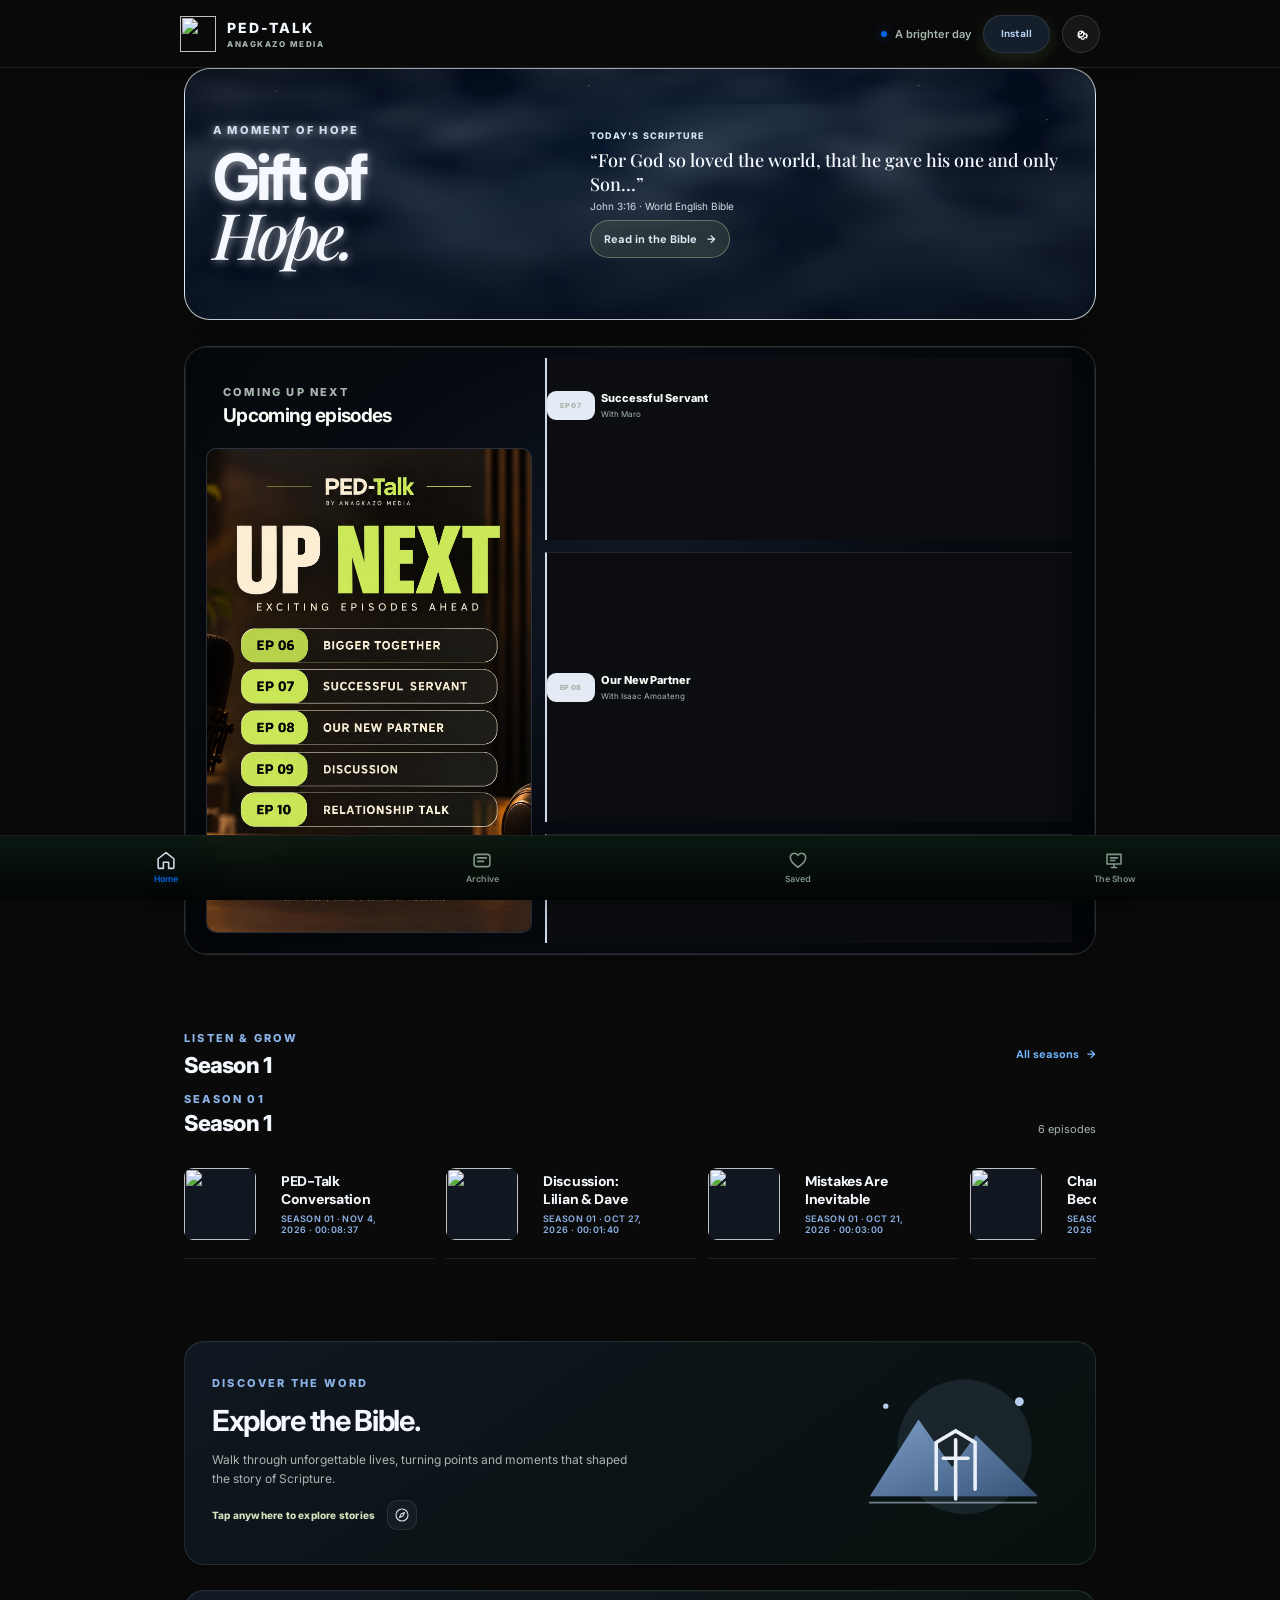
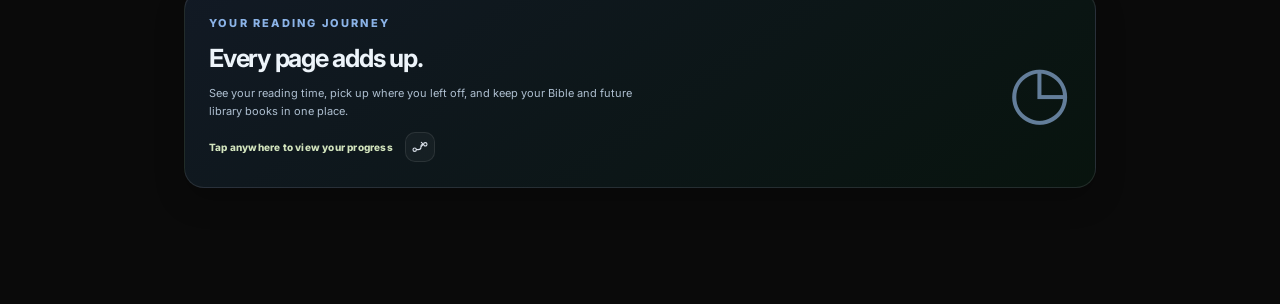
==== commit 1192fc25: "Keep Real Conversations artwork visible in expanded feature view" ====
--- a/app/index.html
+++ b/app/index.html
@@ -7,7 +7,7 @@
 <meta name="description" content="PED-Talk — hope, scripture and conversations that help us grow.">
 <link rel="manifest" href="./manifest.json">
 <link rel="icon" href="../icons/ped-talk-icon.svg" type="image/svg+xml">
-<link rel="stylesheet" href="./app.css?v=142">
+<link rel="stylesheet" href="./app.css?v=143">
 <title>PED-Talk App</title>
 </head>
 <body>
@@ -130,5 +130,5 @@
 <button data-view="saved" aria-label="Saved"><svg viewBox="0 0 24 24" aria-hidden="true"><path d="M20.8 8.7c0 5.2-8.8 11-8.8 11s-8.8-5.8-8.8-11A4.7 4.7 0 0 1 12 6.2a4.7 4.7 0 0 1 8.8 2.5Z"/></svg><span>Saved</span></button>
 <button data-view="the-show" aria-label="The Show"><svg viewBox="0 0 24 24" aria-hidden="true"><path d="M4 5h16v11H4zM9 20h6m-3-4v4M8 9h8m-8 3h5"/></svg><span>The Show</span></button>
 </nav><section id="hopeModal" class="hope-modal" data-presentation="expanded" hidden role="dialog" aria-modal="true" aria-labelledby="hopeModalTitle"><div class="hope-modal-panel"><p class="eyebrow">A MOMENT OF HOPE</p><h2 id="hopeModalTitle" tabindex="-1">Gift of Hope.</h2><div class="hope-modal-devotional" id="modalGiftDevotional" aria-live="polite" aria-atomic="true"><span class="verse-label" id="modalGiftVerseLabel">TODAY'S SCRIPTURE</span><blockquote id="modalGiftVerse">“For God so loved the world, that he gave his one and only Son…”</blockquote><p id="modalGiftReference">John 3:16 · World English Bible</p></div><div class="hope-actions"><button type="button" id="hopeLike" aria-pressed="false">♡ <span>Like</span></button><button type="button" id="hopeCommentToggle" aria-expanded="false">☷ <span>Comment</span></button><button type="button" id="hopeShare">↗ <span>Share</span></button></div><div id="hopeComments" class="hope-comments" hidden><h3>Join the conversation</h3><div id="hopeCommentList"></div><form id="hopeCommentForm"><textarea id="hopeCommentInput" rows="3" maxlength="500" placeholder="Write a thoughtful comment…"></textarea><button type="submit">Post comment</button></form><p class="hope-local-note">Comments are saved on this device.</p></div></div></section>
-<section id="appSettingsModal" class="app-settings-overlay" hidden role="dialog" aria-modal="true" aria-labelledby="appSettingsTitle"><div class="app-settings-panel"><div class="settings-heading"><div><p class="eyebrow">YOUR PED-TALK EXPERIENCE</p><h2 id="appSettingsTitle">App settings</h2><p>Make the app feel right on your device.</p></div><div class="settings-heading-actions"><button type="button" id="settingsHome" class="settings-home" aria-label="Go to Home">⌂ <span>Home</span></button></div></div><section class="settings-section"><h3>Appearance</h3><p>Follow your phone or choose a look.</p><div class="theme-options" role="group" aria-label="App appearance"><button type="button" data-app-theme="system" aria-pressed="true"><span class="theme-symbol">◐</span><strong>System</strong><small>Match phone</small></button><button type="button" data-app-theme="light" aria-pressed="false"><span class="theme-symbol">☼</span><strong>Light</strong><small>Bright mode</small></button><button type="button" data-app-theme="dark" aria-pressed="false"><span class="theme-symbol">☾</span><strong>Dark</strong><small>Low light</small></button></div></section><button type="button" id="subscriptionEntry" class="subscription-entry" aria-label="View subscription information"><span class="subscription-ring" aria-hidden="true"><svg viewBox="0 0 64 64"><circle cx="32" cy="32" r="27" pathLength="100"/><circle class="subscription-ring-progress" cx="32" cy="32" r="27" pathLength="100"/><text x="32" y="39" text-anchor="middle">$</text></svg></span><span class="subscription-copy"><strong>Subscriptions</strong><small>Support the conversations. Unlock more as we grow.</small></span><span class="subscription-arrow">→</span></button><p id="subscriptionNotice" class="subscription-notice" hidden></p><p class="settings-footnote">Your appearance preference is saved on this device.</p></div></section><script>if("serviceWorker" in navigator)window.addEventListener("load",()=>navigator.serviceWorker.register("../service-worker.js",{scope:"../"}).catch(error=>console.warn("PED-Talk offline support could not start",error)));</script><script src="./app.js?v=142" defer></script>
+<section id="appSettingsModal" class="app-settings-overlay" hidden role="dialog" aria-modal="true" aria-labelledby="appSettingsTitle"><div class="app-settings-panel"><div class="settings-heading"><div><p class="eyebrow">YOUR PED-TALK EXPERIENCE</p><h2 id="appSettingsTitle">App settings</h2><p>Make the app feel right on your device.</p></div><div class="settings-heading-actions"><button type="button" id="settingsHome" class="settings-home" aria-label="Go to Home">⌂ <span>Home</span></button></div></div><section class="settings-section"><h3>Appearance</h3><p>Follow your phone or choose a look.</p><div class="theme-options" role="group" aria-label="App appearance"><button type="button" data-app-theme="system" aria-pressed="true"><span class="theme-symbol">◐</span><strong>System</strong><small>Match phone</small></button><button type="button" data-app-theme="light" aria-pressed="false"><span class="theme-symbol">☼</span><strong>Light</strong><small>Bright mode</small></button><button type="button" data-app-theme="dark" aria-pressed="false"><span class="theme-symbol">☾</span><strong>Dark</strong><small>Low light</small></button></div></section><button type="button" id="subscriptionEntry" class="subscription-entry" aria-label="View subscription information"><span class="subscription-ring" aria-hidden="true"><svg viewBox="0 0 64 64"><circle cx="32" cy="32" r="27" pathLength="100"/><circle class="subscription-ring-progress" cx="32" cy="32" r="27" pathLength="100"/><text x="32" y="39" text-anchor="middle">$</text></svg></span><span class="subscription-copy"><strong>Subscriptions</strong><small>Support the conversations. Unlock more as we grow.</small></span><span class="subscription-arrow">→</span></button><p id="subscriptionNotice" class="subscription-notice" hidden></p><p class="settings-footnote">Your appearance preference is saved on this device.</p></div></section><script>if("serviceWorker" in navigator)window.addEventListener("load",()=>navigator.serviceWorker.register("../service-worker.js",{scope:"../"}).catch(error=>console.warn("PED-Talk offline support could not start",error)));</script><script src="./app.js?v=143" defer></script>
 </body></html>
--- a/app/app.css
+++ b/app/app.css
@@ -3994,3 +3994,12 @@
 
 .fiction-view .fiction-unified-page-anchor{background:transparent!important;border:0!important;border-radius:0!important;box-shadow:none!important}
 .fiction-view .fiction-pdf-pages:has(.fiction-unified-text){display:block}
+
+
+/* v143 — retain the Real Conversations artwork in its expanded feature view. */
+.dwoop-card-expanded.dwoop-real-mode #dwoopArtwork{display:block!important;width:100%!important;max-width:100%!important;max-height:none!important;margin:18px 0 22px!important;overflow:hidden!important;border:1px solid rgba(183,217,142,.22)!important;border-radius:20px!important;background:#071b16!important;box-shadow:0 18px 48px rgba(0,0,0,.24)!important}
+.dwoop-card-expanded.dwoop-real-mode #dwoopArtwork>img{display:block!important;width:100%!important;height:clamp(210px,42vw,320px)!important;max-height:320px!important;object-fit:cover!important;object-position:center 42%!important;border-radius:19px!important}
+.dwoop-card-expanded.dwoop-real-mode .dwoop-feature-copy{color:var(--pt-muted,#aeb9b1)!important;line-height:1.8!important}
+.dwoop-card-expanded.dwoop-real-mode .eyebrow{color:#b7d98e!important}
+body.app-light .dwoop-card-expanded.dwoop-real-mode #dwoopArtwork{border-color:rgba(70,111,54,.24)!important;background:#eaf1e5!important;box-shadow:0 16px 36px rgba(29,48,25,.12)!important}
+body.app-light .dwoop-card-expanded.dwoop-real-mode .dwoop-feature-copy{color:#465346!important}
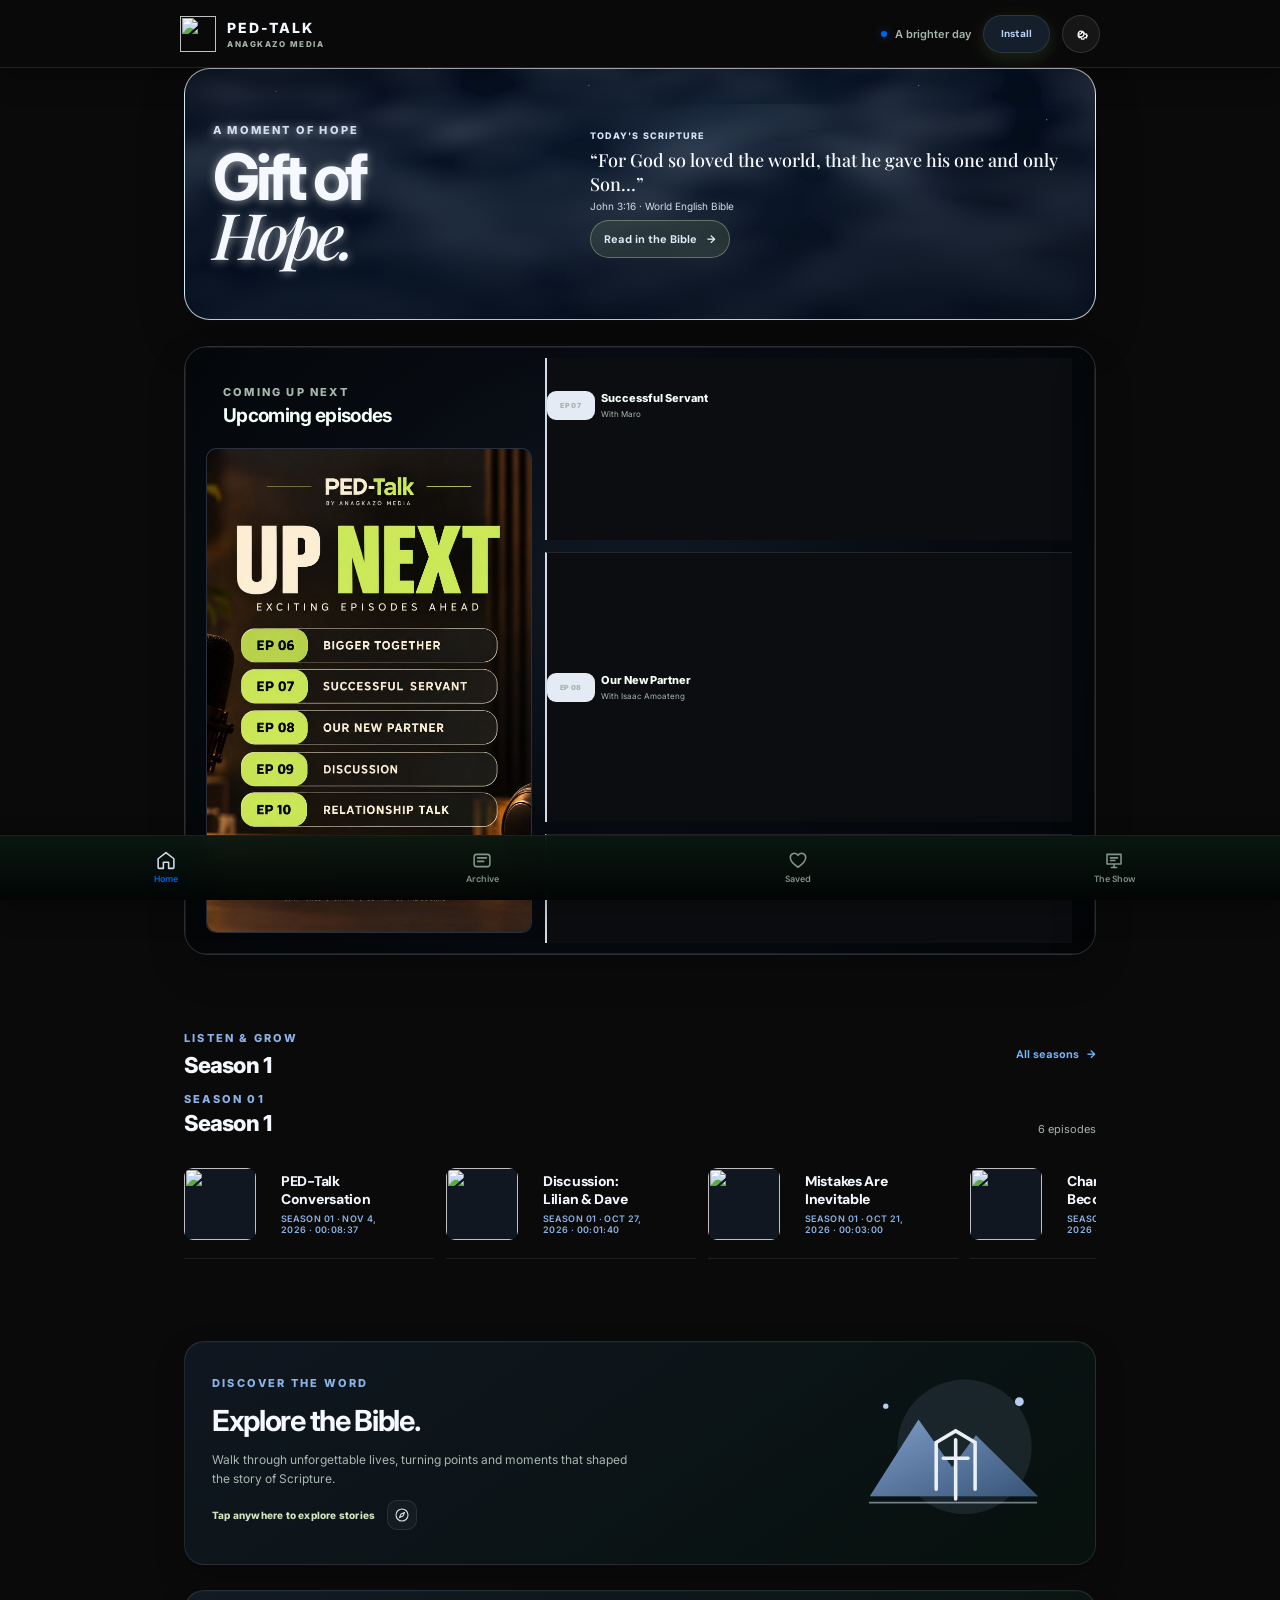
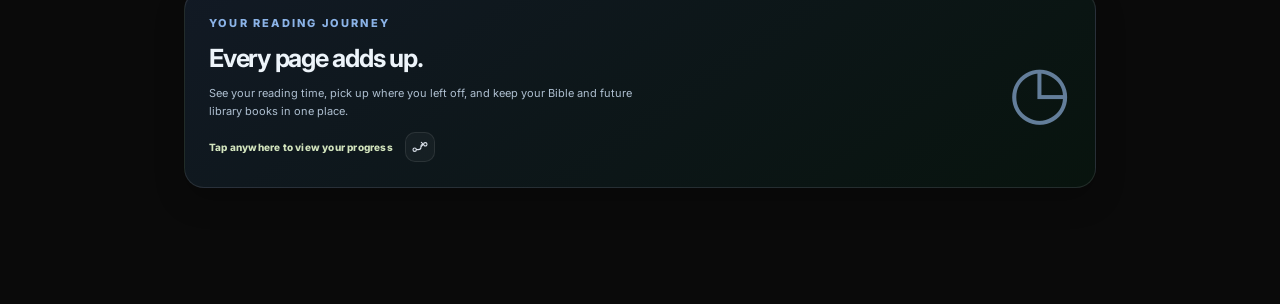
==== commit cc74f9fc: "Load Real Conversations artwork eagerly in expanded view" ====
--- a/app/index.html
+++ b/app/index.html
@@ -130,5 +130,5 @@
 <button data-view="saved" aria-label="Saved"><svg viewBox="0 0 24 24" aria-hidden="true"><path d="M20.8 8.7c0 5.2-8.8 11-8.8 11s-8.8-5.8-8.8-11A4.7 4.7 0 0 1 12 6.2a4.7 4.7 0 0 1 8.8 2.5Z"/></svg><span>Saved</span></button>
 <button data-view="the-show" aria-label="The Show"><svg viewBox="0 0 24 24" aria-hidden="true"><path d="M4 5h16v11H4zM9 20h6m-3-4v4M8 9h8m-8 3h5"/></svg><span>The Show</span></button>
 </nav><section id="hopeModal" class="hope-modal" data-presentation="expanded" hidden role="dialog" aria-modal="true" aria-labelledby="hopeModalTitle"><div class="hope-modal-panel"><p class="eyebrow">A MOMENT OF HOPE</p><h2 id="hopeModalTitle" tabindex="-1">Gift of Hope.</h2><div class="hope-modal-devotional" id="modalGiftDevotional" aria-live="polite" aria-atomic="true"><span class="verse-label" id="modalGiftVerseLabel">TODAY'S SCRIPTURE</span><blockquote id="modalGiftVerse">“For God so loved the world, that he gave his one and only Son…”</blockquote><p id="modalGiftReference">John 3:16 · World English Bible</p></div><div class="hope-actions"><button type="button" id="hopeLike" aria-pressed="false">♡ <span>Like</span></button><button type="button" id="hopeCommentToggle" aria-expanded="false">☷ <span>Comment</span></button><button type="button" id="hopeShare">↗ <span>Share</span></button></div><div id="hopeComments" class="hope-comments" hidden><h3>Join the conversation</h3><div id="hopeCommentList"></div><form id="hopeCommentForm"><textarea id="hopeCommentInput" rows="3" maxlength="500" placeholder="Write a thoughtful comment…"></textarea><button type="submit">Post comment</button></form><p class="hope-local-note">Comments are saved on this device.</p></div></div></section>
-<section id="appSettingsModal" class="app-settings-overlay" hidden role="dialog" aria-modal="true" aria-labelledby="appSettingsTitle"><div class="app-settings-panel"><div class="settings-heading"><div><p class="eyebrow">YOUR PED-TALK EXPERIENCE</p><h2 id="appSettingsTitle">App settings</h2><p>Make the app feel right on your device.</p></div><div class="settings-heading-actions"><button type="button" id="settingsHome" class="settings-home" aria-label="Go to Home">⌂ <span>Home</span></button></div></div><section class="settings-section"><h3>Appearance</h3><p>Follow your phone or choose a look.</p><div class="theme-options" role="group" aria-label="App appearance"><button type="button" data-app-theme="system" aria-pressed="true"><span class="theme-symbol">◐</span><strong>System</strong><small>Match phone</small></button><button type="button" data-app-theme="light" aria-pressed="false"><span class="theme-symbol">☼</span><strong>Light</strong><small>Bright mode</small></button><button type="button" data-app-theme="dark" aria-pressed="false"><span class="theme-symbol">☾</span><strong>Dark</strong><small>Low light</small></button></div></section><button type="button" id="subscriptionEntry" class="subscription-entry" aria-label="View subscription information"><span class="subscription-ring" aria-hidden="true"><svg viewBox="0 0 64 64"><circle cx="32" cy="32" r="27" pathLength="100"/><circle class="subscription-ring-progress" cx="32" cy="32" r="27" pathLength="100"/><text x="32" y="39" text-anchor="middle">$</text></svg></span><span class="subscription-copy"><strong>Subscriptions</strong><small>Support the conversations. Unlock more as we grow.</small></span><span class="subscription-arrow">→</span></button><p id="subscriptionNotice" class="subscription-notice" hidden></p><p class="settings-footnote">Your appearance preference is saved on this device.</p></div></section><script>if("serviceWorker" in navigator)window.addEventListener("load",()=>navigator.serviceWorker.register("../service-worker.js",{scope:"../"}).catch(error=>console.warn("PED-Talk offline support could not start",error)));</script><script src="./app.js?v=143" defer></script>
+<section id="appSettingsModal" class="app-settings-overlay" hidden role="dialog" aria-modal="true" aria-labelledby="appSettingsTitle"><div class="app-settings-panel"><div class="settings-heading"><div><p class="eyebrow">YOUR PED-TALK EXPERIENCE</p><h2 id="appSettingsTitle">App settings</h2><p>Make the app feel right on your device.</p></div><div class="settings-heading-actions"><button type="button" id="settingsHome" class="settings-home" aria-label="Go to Home">⌂ <span>Home</span></button></div></div><section class="settings-section"><h3>Appearance</h3><p>Follow your phone or choose a look.</p><div class="theme-options" role="group" aria-label="App appearance"><button type="button" data-app-theme="system" aria-pressed="true"><span class="theme-symbol">◐</span><strong>System</strong><small>Match phone</small></button><button type="button" data-app-theme="light" aria-pressed="false"><span class="theme-symbol">☼</span><strong>Light</strong><small>Bright mode</small></button><button type="button" data-app-theme="dark" aria-pressed="false"><span class="theme-symbol">☾</span><strong>Dark</strong><small>Low light</small></button></div></section><button type="button" id="subscriptionEntry" class="subscription-entry" aria-label="View subscription information"><span class="subscription-ring" aria-hidden="true"><svg viewBox="0 0 64 64"><circle cx="32" cy="32" r="27" pathLength="100"/><circle class="subscription-ring-progress" cx="32" cy="32" r="27" pathLength="100"/><text x="32" y="39" text-anchor="middle">$</text></svg></span><span class="subscription-copy"><strong>Subscriptions</strong><small>Support the conversations. Unlock more as we grow.</small></span><span class="subscription-arrow">→</span></button><p id="subscriptionNotice" class="subscription-notice" hidden></p><p class="settings-footnote">Your appearance preference is saved on this device.</p></div></section><script>if("serviceWorker" in navigator)window.addEventListener("load",()=>navigator.serviceWorker.register("../service-worker.js",{scope:"../"}).catch(error=>console.warn("PED-Talk offline support could not start",error)));</script><script src="./app.js?v=144" defer></script>
 </body></html>
